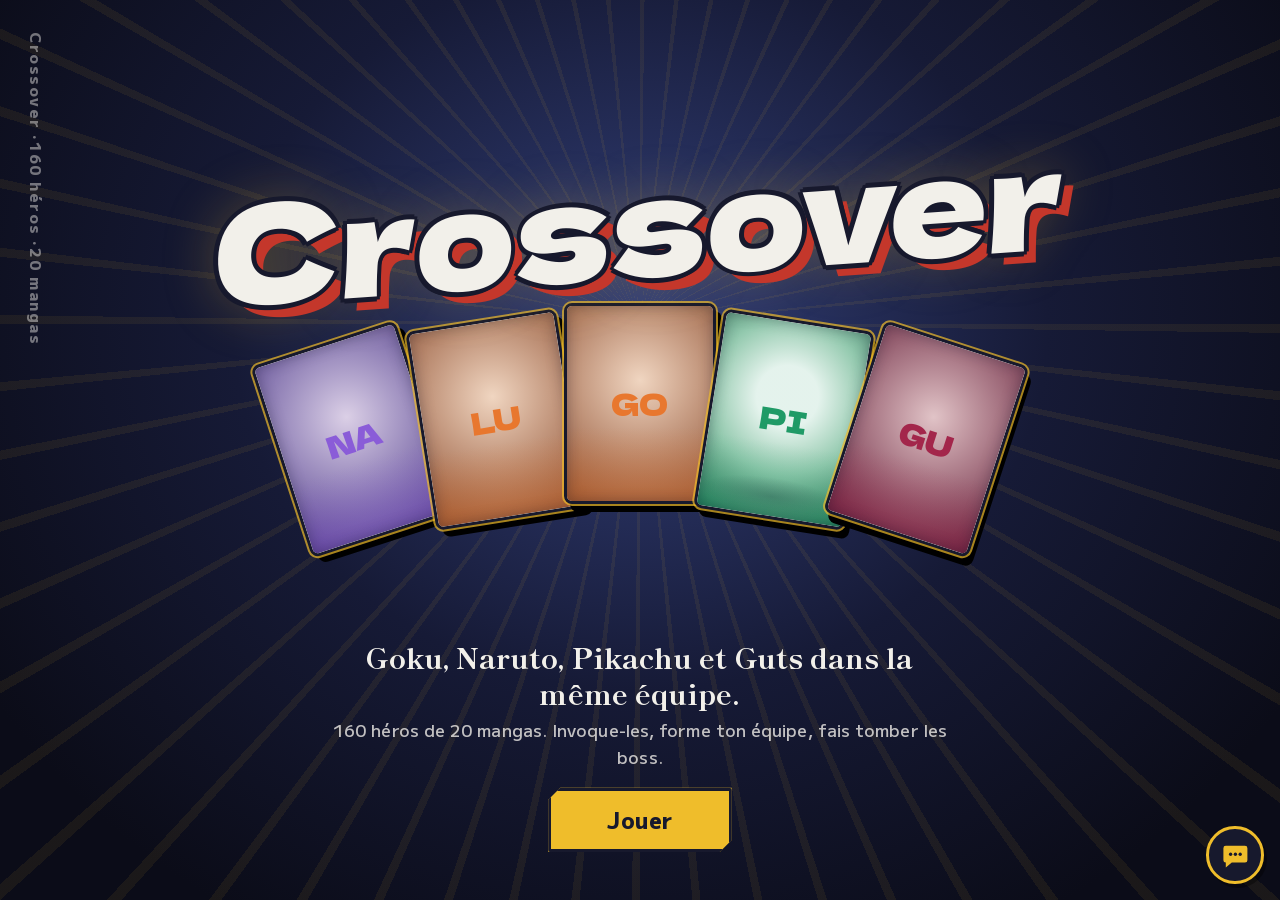
==== index.html @ 0f17ed0e "Design : en-tête commun en encre sur tous les écrans, onglets unifiés, accueil et premier booster en" ====
<!DOCTYPE html>
<html lang="fr">
<head>
  <meta charset="UTF-8">
  <meta name="viewport" content="width=device-width, initial-scale=1">
  <title>Crossover</title>

  <!-- Polices (Google Fonts) -->
  <link rel="preconnect" href="https://fonts.googleapis.com">
  <link rel="preconnect" href="https://fonts.gstatic.com" crossorigin>
  <link rel="stylesheet" href="https://fonts.googleapis.com/css2?family=Dela+Gothic+One&family=M+PLUS+2:wght@400;500;700;800&family=Shippori+Mincho+B1:wght@700;800&display=swap">

  <!-- Styles du jeu -->
  <link rel="stylesheet" href="css/base.css">
  <link rel="stylesheet" href="css/cartes.css">
  <link rel="stylesheet" href="css/ecrans.css">
  <link rel="stylesheet" href="css/combat.css">
  <link rel="stylesheet" href="css/tirages.css">
  <link rel="stylesheet" href="css/qg.css">
  <link rel="stylesheet" href="css/equipement.css">
  <link rel="stylesheet" href="css/premium.css">
  <link rel="stylesheet" href="css/series.css">
  <link rel="stylesheet" href="css/cadres.css">
  <link rel="stylesheet" href="css/social.css">
  <link rel="stylesheet" href="css/synergies.css">
  <link rel="stylesheet" href="css/hotel.css">
  <link rel="stylesheet" href="css/tutoriel.css">
  <link rel="stylesheet" href="css/finition.css">
  <link rel="stylesheet" href="css/autel.css">
  <link rel="stylesheet" href="css/arene.css">
  <link rel="stylesheet" href="css/hub.css">
  <link rel="stylesheet" href="css/refonte.css">
</head>
<body>
  <div id="app">
    <!-- Ce message n'apparait que si le JavaScript n'a pas demarre -->
    <p class="demarrage-rate">
      Le jeu n'a pas démarré. Dans VS Code, fais un clic droit sur index.html,
      puis choisis « Open with Live Server ».
    </p>
  </div>

  <script type="module" src="js/main.js"></script>
</body>
</html>
---- css/base.css ----
/* ==========================================================
   BASE : couleurs, polices et elements communs a tout le jeu
   Direction : une page couleur de manga (papier blanc,
   encre indigo, trames roses, bandeau jaune).
   ========================================================== */

:root {
  /* Couleurs */
  --fond: #e2dfd7;          /* fond des pages : papier journal gris, doux pour les yeux */
  --papier: #f2f0ea;        /* cases, cartes et panneaux : papier plus clair */
  --encre: #17192d;         /* texte et traits : encre indigo profonde */
  --encre-douce: #5d5f72;   /* texte secondaire */
  --obi: #efbd2b;           /* or du bandeau (obi) : recompenses et selection */
  --sceau: #c4372b;         /* rouge des sceaux japonais : tampons et alertes */
  --rose: #e2b8ae;          /* teinte douce derivee du sceau */
  --ciel: #b8c4d6;          /* gris-bleu acier, pour les jauges d'energie */
  --vert: #2fa866;          /* confirmation */

  /* La trame : un seul motif de points pour tout le jeu */
  --trame: radial-gradient(circle, color-mix(in srgb, var(--encre) 16%, transparent) 0 1.5px, transparent 1.9px) 0 0 / 9px 9px;

  /* Polices */
  --police-titre: "Dela Gothic One", system-ui, sans-serif;           /* logo, onomatopees, chiffres */
  --police-mincho: "Shippori Mincho B1", "Yu Mincho", Georgia, serif;  /* titres, comme dans un tome */
  --police-texte: "M PLUS 2", system-ui, -apple-system, "Segoe UI", sans-serif;
}

*,
*::before,
*::after {
  box-sizing: border-box;
}

html,
body {
  margin: 0;
  min-height: 100%;
}

body {
  background: var(--fond);
  color: var(--encre);
  font-family: var(--police-texte);
  font-size: 1.0625rem;
  line-height: 1.55;
  -webkit-font-smoothing: antialiased;
}

h1,
h2,
p {
  margin: 0;
}

button {
  font: inherit;
  color: inherit;
}

:focus-visible {
  outline: 3px solid var(--encre);
  outline-offset: 4px;
}

/* ---------- Boutons ---------- */

.bouton {
  font-family: var(--police-texte);
  font-weight: 800;
  font-size: 1.375rem;
  padding: 0.55em 2.2em 0.6em;
  border: 3px solid var(--encre);
  border-radius: 999px;
  cursor: pointer;
  transition: transform 80ms ease-out, box-shadow 80ms ease-out;
}

.bouton--principal {
  background: var(--encre);
  color: var(--papier);
  box-shadow: 4px 4px 0 var(--papier);
}

.bouton--principal:hover {
  transform: translate(-2px, -2px);
  box-shadow: 6px 6px 0 var(--papier);
}

.bouton--principal:active {
  transform: translate(3px, 3px);
  box-shadow: 1px 1px 0 var(--papier);
}

/* ---------- Texte lu seulement par les lecteurs d'ecran ---------- */

.visuellement-cache {
  position: absolute;
  width: 1px;
  height: 1px;
  overflow: hidden;
  clip-path: inset(50%);
  white-space: nowrap;
}

/* ---------- Message si le jeu ne demarre pas ---------- */

.demarrage-rate {
  max-width: 34rem;
  margin: 20vh auto 0;
  padding: 0 1.5rem;
}

/* ---------- Respect du reglage "reduire les animations" ---------- */

@media (prefers-reduced-motion: reduce) {
  *,
  *::before,
  *::after {
    animation-duration: 0.01ms !important;
    animation-iteration-count: 1 !important;
    transition-duration: 0.01ms !important;
  }
}

/* ---------- Choix segmente (plusieurs options, une seule active) ---------- */

.choix-segmente {
  display: flex;
  flex-wrap: wrap;
  justify-content: center;
  gap: 0.4rem;
}

.choix-segmente__option {
  padding: 0.35rem 0.85rem;
  font-weight: 700;
  font-size: 0.9rem;
  background: var(--papier);
  border: 2px solid var(--encre);
  border-radius: 999px;
  cursor: pointer;
}

.choix-segmente__option[aria-checked="true"] {
  background: var(--obi);
  box-shadow: 3px 3px 0 var(--encre);
}

/* ---------- Interrupteur (case a cocher stylisee) ---------- */

.interrupteur {
  display: inline-flex;
  align-items: center;
  gap: 0.6rem;
  font-weight: 700;
  cursor: pointer;
}

.interrupteur input {
  appearance: none;
  position: relative;
  width: 2.6rem;
  height: 1.4rem;
  margin: 0;
  background: #d9d9e3;
  border: 2px solid var(--encre);
  border-radius: 999px;
  cursor: pointer;
  transition: background 150ms;
}

.interrupteur input::after {
  content: "";
  position: absolute;
  top: 1px;
  left: 1px;
  width: 1rem;
  height: 1rem;
  background: var(--papier);
  border: 2px solid var(--encre);
  border-radius: 50%;
  transition: translate 150ms;
}

.interrupteur input:checked {
  background: var(--vert);
}

.interrupteur input:checked::after {
  translate: 1.15rem 0;
}
---- css/cartes.css ----
/* ==========================================================
   CARTES ET PORTRAITS
   Le meme cadre pour tous les persos.
   ========================================================== */

/* Le portrait : initiales en fond, image par-dessus */
.portrait {
  position: relative;
  display: grid;
  place-items: center;
  aspect-ratio: 3 / 4;
  overflow: hidden;
  background-color: color-mix(in srgb, var(--aff) 13%, var(--papier));
}

.portrait__initiales {
  font-family: var(--police-titre);
  font-size: 1.9rem;
  color: var(--aff);
}

.portrait img {
  position: absolute;
  inset: 0;
  width: 100%;
  height: 100%;
  object-fit: cover;
  object-position: var(--cadrage, 50% 18%);
  filter: saturate(0.92) contrast(1.04);
}

/* Les Pokemon sont dessines en entier sur fond transparent */
.portrait--pokemon img {
  object-fit: contain;
  object-position: center;
  padding: 6%;
  filter: none;
}

/* ---------- Carte dans la grille ---------- */

.carte {
  position: relative;
  display: grid;
  padding: 0;
  text-align: left;
  background: var(--papier);
  border: 3px solid var(--encre);
  border-radius: 12px;
  overflow: hidden;
  cursor: pointer;
  transition: transform 90ms ease-out, box-shadow 90ms ease-out;
}

.carte .portrait {
  border-bottom: 4px solid var(--aff);
}

.carte:hover {
  transform: translate(-2px, -2px);
  box-shadow: 4px 4px 0 var(--encre);
}

.carte:focus-visible {
  outline-offset: 3px;
}

.carte__role {
  position: absolute;
  top: 0.4rem;
  left: 0.4rem;
  z-index: 1;
  display: grid;
  place-items: center;
  width: 1.9rem;
  height: 1.9rem;
  border-radius: 50%;
  background: var(--papier);
  border: 2px solid var(--encre);
  color: var(--encre);
}

.icone-role {
  width: 1.1rem;
  height: 1.1rem;
  flex-shrink: 0;
}

.carte__infos {
  display: grid;
  padding: 0.35rem 0.55rem 0.5rem;
  line-height: 1.25;
}

.carte__nom {
  font-weight: 800;
  font-size: 0.95rem;
}

.carte__meta {
  font-size: 0.8rem;
  color: var(--encre-douce);
}

/* Perso deja dans l'equipe */
.carte--prise .portrait {
  opacity: 0.45;
}

.carte__bandeau {
  position: absolute;
  left: 0;
  right: 0;
  top: 42%;
  padding: 0.2rem 0;
  text-align: center;
  font-weight: 800;
  font-size: 0.8rem;
  background: var(--obi);
  border-block: 2px solid var(--encre);
}

/* ---------- Rarete : l'obi du tome ---------- */

.carte__visuel {
  position: relative;
  display: block;
}

.obi-rarete {
  position: absolute;
  left: 0;
  right: 0;
  bottom: 0;
  padding: 0.1rem 0.4rem;
  font-weight: 800;
  font-size: 0.68rem;
  line-height: 1.3;
  text-align: center;
  color: var(--encre);
  border-top: 2px solid var(--encre);
  background: var(--couleur-rarete);
}

.obi-rarete--commun     { --couleur-rarete: #cdcbc3; }
.obi-rarete--peu_commun { --couleur-rarete: #a8cdb1; }
.obi-rarete--rare       { --couleur-rarete: #a7c2e2; }
.obi-rarete--epique     { --couleur-rarete: #c4b2e6; }
.obi-rarete--legendaire {
  --couleur-rarete: linear-gradient(100deg, #e9b526 0%, #f8e6a6 45%, #e9b526 60%, #d29b12 100%);
}

/* La carte garde la couleur de l'affinite sur le badge du role */
.carte__role {
  background: color-mix(in srgb, var(--aff) 30%, var(--papier));
}

.carte .portrait {
  border-bottom: 0;
}

.carte__ligne {
  display: flex;
  flex-wrap: wrap;
  align-items: center;
  justify-content: space-between;
  gap: 0.1rem 0.3rem;
}

.carte__ligne .carte__meta {
  white-space: nowrap;
}

/* Etoiles */
.etoiles {
  display: inline-flex;
  gap: 1px;
}

.etoile {
  width: 0.72rem;
  height: 0.72rem;
  fill: #d9d9e3;
  stroke: var(--encre);
  stroke-width: 1.6;
  stroke-linejoin: round;
}

.etoile--pleine {
  fill: var(--obi);
}

/* Portrait de la Rature (dessin original en SVG) */
.portrait--rature svg {
  position: absolute;
  inset: 0;
  width: 100%;
  height: 100%;
}
---- css/ecrans.css ----
/* ==========================================================
   ECRANS : la mise en page de chaque ecran du jeu
   ========================================================== */

/* ---------- Accueil : la couverture d'un tome ---------- */

.accueil {
  position: relative;
  min-height: 88vh;
  display: grid;
  grid-template-rows: 1fr auto;
  overflow: hidden;
  isolation: isolate;
}

/* Trames de points, comme sur une page couleur imprimee */
.accueil__trame {
  position: absolute;
  inset: 0;
  z-index: -1;
  background-size: 12px 12px;
}

.accueil__trame--rose {
  background-image: radial-gradient(circle, var(--rose) 0 2.4px, transparent 2.8px);
  -webkit-mask-image: radial-gradient(ellipse at 92% 8%, #000 0 10%, transparent 55%);
  mask-image: radial-gradient(ellipse at 92% 8%, #000 0 10%, transparent 55%);
}

.accueil__trame--ciel {
  background-image: radial-gradient(circle, var(--ciel) 0 2px, transparent 2.4px);
  background-size: 10px 10px;
  -webkit-mask-image: radial-gradient(ellipse at 6% 92%, #000 0 8%, transparent 45%);
  mask-image: radial-gradient(ellipse at 6% 92%, #000 0 8%, transparent 45%);
}

/* Texte vertical sur le cote, comme la tranche d'un livre */
.accueil__tranche {
  position: absolute;
  top: 2rem;
  left: 1.5rem;
  writing-mode: vertical-rl;
  font-weight: 800;
  font-size: 0.95rem;
  letter-spacing: 0.1em;
  color: var(--encre-douce);
}

.accueil__couverture {
  position: relative;
  display: flex;
  flex-direction: column;
  align-items: center;
  justify-content: center;
  gap: 0.5rem;
  padding: 2.5rem 1rem 2.5rem;
}

/* Illustration de couverture : les persos en eventail derriere le logo */
.vitrine {
  order: 1;
  display: flex;
  align-items: flex-start;
  justify-content: center;
  padding-top: 0.5rem;
  pointer-events: none;
}

.vitrine__carte {
  width: min(9.5rem, 16vw);
  margin: 0 calc(min(9.5rem, 16vw) * -0.1);
  overflow: hidden;
  background: var(--papier);
  border: 3px solid var(--encre);
  border-radius: 10px;
  box-shadow: 5px 5px 0 var(--encre);
  transform-origin: 50% 120%;
  rotate: var(--angle);
  translate: 0 var(--bas, 0);
  animation: vitrine-arrivee 600ms cubic-bezier(0.2, 0.8, 0.3, 1.2) both;
  animation-delay: calc(200ms + var(--i) * 70ms);
}

.vitrine__carte .portrait {
  aspect-ratio: 3 / 4;
}

@keyframes vitrine-arrivee {
  from { opacity: 0; transform: translateY(40px); }
  to   { opacity: 1; transform: none; }
}

.accueil__impact {
  position: relative;
  z-index: 1;
}

/* Le logo : contour d'encre et ombre rose decalee */
.accueil__impact {
  animation: logo-impact 520ms cubic-bezier(0.2, 0.9, 0.3, 1.3) 120ms both;
}

.accueil__titre {
  font-family: var(--police-titre);
  font-weight: 400;
  font-size: clamp(3rem, 13vw, 8.5rem);
  line-height: 1;
  color: var(--papier);
  transform: rotate(-4deg) skewX(-6deg);
  text-shadow:
    0.035em 0 0 var(--encre),
    -0.035em 0 0 var(--encre),
    0 0.035em 0 var(--encre),
    0 -0.035em 0 var(--encre),
    0.025em 0.025em 0 var(--encre),
    -0.025em 0.025em 0 var(--encre),
    0.025em -0.025em 0 var(--encre),
    -0.025em -0.025em 0 var(--encre),
    0.09em 0.09em 0 var(--rose);
}

/* Le bandeau jaune (obi) qui entoure les tomes au Japon */
.obi {
  display: flex;
  flex-wrap: wrap;
  align-items: center;
  justify-content: center;
  gap: 1.25rem 3rem;
  padding: 1.5rem;
  background: var(--obi);
  border-block: 3px solid var(--encre);
  animation: obi-entree 600ms cubic-bezier(0.2, 0.8, 0.2, 1) 350ms both;
}

.obi__texte {
  max-width: 32ch;
}

.obi__accroche {
  font-weight: 800;
  font-size: clamp(1.2rem, 2.4vw, 1.6rem);
  line-height: 1.25;
}

.obi__detail {
  font-weight: 700;
  margin-top: 0.25rem;
}

.obi__action {
  display: grid;
  justify-items: center;
  gap: 0.5rem;
}

.obi__message {
  min-height: 1.5em;
  font-weight: 700;
  font-size: 0.95rem;
}

@keyframes logo-impact {
  0%   { opacity: 0; transform: scale(1.3); }
  60%  { opacity: 1; transform: scale(0.97); }
  100% { opacity: 1; transform: scale(1); }
}

@keyframes obi-entree {
  from { transform: translateX(-100%); }
  to   { transform: translateX(0); }
}

/* ---------- Encadre des outils de test ---------- */

.outils {
  max-width: 56rem;
  margin: 3rem auto 2rem;
  padding: 1.5rem;
  border: 3px solid var(--encre);
  border-radius: 18px;
  display: flex;
  flex-wrap: wrap;
  align-items: center;
  justify-content: space-between;
  gap: 1rem 2rem;
}

.outils h2 {
  font-weight: 800;
  font-size: 1.375rem;
  line-height: 1.3;
}

.outils p {
  color: var(--encre-douce);
  max-width: 40ch;
}

.bouton--secondaire {
  display: inline-block;
  font-size: 1.125rem;
  padding: 0.5em 1.5em 0.55em;
  background: var(--obi);
  color: var(--encre);
  text-decoration: none;
  box-shadow: 4px 4px 0 var(--encre);
}

.bouton--secondaire:hover {
  transform: translate(-2px, -2px);
  box-shadow: 6px 6px 0 var(--encre);
}

.bouton--secondaire:active {
  transform: translate(3px, 3px);
  box-shadow: 1px 1px 0 var(--encre);
}

/* ---------- Ligne de statut ---------- */

.statut {
  padding: 0 1.5rem 2.5rem;
  font-weight: 700;
  font-size: 0.95rem;
  color: var(--encre-douce);
  text-align: center;
}

.statut__voyant {
  display: inline-block;
  width: 0.7em;
  height: 0.7em;
  margin-right: 0.5em;
  vertical-align: 0.05em;
  border-radius: 50%;
  background: var(--vert);
}

/* ---------- Mobile ---------- */

@media (max-width: 40rem) {
  .accueil__tranche {
    display: none;
  }

  .obi {
    text-align: center;
  }

  .outils {
    margin-inline: 1rem;
  }
}

/* ==========================================================
   ECRAN D'EQUIPE
   ========================================================== */

.equipe {
  max-width: 72rem;
  margin: 0 auto;
  padding: 1.5rem 1.25rem 4rem;
  display: grid;
  gap: 1.75rem;
}

.equipe > * {
  min-width: 0;
}

.equipe h2 {
  font-weight: 800;
  font-size: 1.25rem;
}

.equipe__entete {
  display: grid;
  gap: 0.25rem;
}

.lien-retour,
.bouton-texte {
  justify-self: start;
  padding: 0;
  background: none;
  border: 0;
  font-weight: 700;
  text-decoration: underline;
  text-underline-offset: 3px;
  cursor: pointer;
}

.equipe__titre {
  font-family: var(--police-titre);
  font-weight: 400;
  font-size: clamp(2rem, 6vw, 3rem);
  line-height: 1.1;
  text-shadow: 0.06em 0.06em 0 var(--rose);
}

.equipe__chargement {
  min-height: 1.5em;
  color: var(--encre-douce);
  font-weight: 700;
  font-size: 0.95rem;
}

/* ---------- Formation et detail ---------- */

.equipe__haut {
  display: grid;
  grid-template-columns: minmax(0, 1.4fr) minmax(0, 1fr);
  gap: 1.5rem;
  align-items: start;
}

.formation,
.detail,
.adversaire {
  background: var(--papier);
  border: 3px solid var(--encre);
  border-radius: 18px;
  padding: 1.25rem;
}

.formation__titre-ligne {
  display: flex;
  flex-wrap: wrap;
  align-items: baseline;
  justify-content: space-between;
  gap: 0.5rem 1rem;
  margin-bottom: 1rem;
}

.formation__outils {
  display: flex;
  gap: 1.25rem;
}

.ligne {
  display: grid;
  grid-template-columns: 6.5rem 1fr;
  align-items: center;
  gap: 1rem;
  padding: 0.75rem 0;
}

.ligne + .ligne {
  border-top: 2px dashed #c9cad6;
}

.ligne__nom {
  font-weight: 800;
  color: var(--encre-douce);
}

.ligne__places {
  display: grid;
  grid-template-columns: repeat(3, minmax(0, 7.5rem));
  gap: 0.75rem;
}

.place {
  position: relative;
  display: grid;
  padding: 0;
  background: var(--papier);
  border: 3px solid var(--encre);
  border-radius: 12px;
  overflow: hidden;
  cursor: pointer;
  text-align: left;
}

.place .portrait {
  border-bottom: 4px solid var(--aff);
}

.place--vide {
  aspect-ratio: 3 / 4.4;
  place-items: center;
  border-style: dashed;
  border-color: var(--encre-douce);
  color: var(--encre-douce);
}

.place--choisie {
  outline: 4px solid var(--obi);
  outline-offset: 2px;
  box-shadow: 4px 4px 0 var(--encre);
}

.place__infos {
  display: grid;
  padding: 0.3rem 0.5rem 0.45rem;
  line-height: 1.25;
}

.place__perso {
  font-weight: 800;
  font-size: 0.9rem;
}

.place__nom {
  font-size: 0.78rem;
  font-weight: 700;
  color: var(--encre-douce);
}

/* « Visé par 3 » : combien d'ennemis frappent cette place au debut du prochain combat */
.place__vise {
  display: inline-block;
  margin-top: 0.15rem;
  padding: 0 0.35rem;
  border-radius: 999px;
  font-size: 0.72rem;
  font-weight: 700;
  color: var(--encre);
  background: color-mix(in srgb, var(--obi) 35%, transparent);
}

.place__vise--danger {
  color: var(--papier, #fff);
  background: var(--sceau);
}

.formation__message {
  min-height: 1.5em;
  font-weight: 700;
  margin-top: 0.5rem;
}

.formation__bonus {
  color: var(--encre-douce);
}

.formation__bonus strong {
  color: var(--encre);
}

/* Detail du perso */

.detail__haut {
  display: grid;
  grid-template-columns: 6.5rem 1fr;
  gap: 1rem;
  align-items: start;
}

.detail__haut .portrait {
  border: 3px solid var(--encre);
  border-radius: 12px;
}

.detail__serie {
  font-weight: 700;
  font-size: 0.9rem;
  color: var(--encre-douce);
}

.detail .detail__nom {
  font-family: var(--police-titre);
  font-weight: 400;
  font-size: 1.7rem;
  line-height: 1.15;
}

.detail__role,
.detail__affinite {
  display: flex;
  align-items: center;
  gap: 0.4rem;
  font-weight: 700;
}

.pastille {
  width: 0.8rem;
  height: 0.8rem;
  border-radius: 50%;
  background: var(--aff);
  border: 2px solid var(--encre);
}

.detail__aide {
  font-size: 0.88rem;
  color: var(--encre-douce);
  margin-top: 0.2rem;
}

.detail__stats {
  display: grid;
  grid-template-columns: repeat(4, 1fr);
  gap: 0.5rem;
  margin: 1rem 0;
  padding: 0.6rem 0;
  border-block: 2px solid var(--encre);
  text-align: center;
}

.detail__stats dt {
  font-size: 0.8rem;
  font-weight: 700;
  color: var(--encre-douce);
}

.detail__stats dd {
  margin: 0;
  font-weight: 800;
  font-size: 1.15rem;
  font-variant-numeric: tabular-nums;
}

.detail__competence {
  padding: 0.6rem 0.8rem;
  border-radius: 10px;
  margin-top: 0.6rem;
  background: color-mix(in srgb, var(--ciel) 22%, var(--papier));
}

.detail__competence--ultime {
  background: color-mix(in srgb, var(--obi) 35%, var(--papier));
}

.detail__type {
  font-size: 0.8rem;
  font-weight: 800;
  color: var(--encre-douce);
}

.detail__titre-comp {
  font-weight: 800;
}

/* ---------- Grille de selection ---------- */

.selection__entete {
  display: flex;
  flex-wrap: wrap;
  align-items: center;
  justify-content: space-between;
  gap: 0.75rem 1.5rem;
  margin-bottom: 1rem;
}

.filtres {
  display: flex;
  flex-wrap: wrap;
  gap: 0.5rem;
}

.filtre {
  display: inline-flex;
  align-items: center;
  gap: 0.35rem;
  padding: 0.3rem 0.8rem;
  font-weight: 700;
  font-size: 0.92rem;
  background: var(--papier);
  border: 2px solid var(--encre);
  border-radius: 999px;
  cursor: pointer;
}

.filtre[aria-pressed="true"] {
  background: var(--encre);
  color: var(--papier);
}

.grille {
  display: grid;
  grid-template-columns: repeat(auto-fill, minmax(7.5rem, 1fr));
  gap: 0.9rem;
}

/* ---------- Adversaire ---------- */

.paliers {
  display: grid;
  grid-template-columns: repeat(auto-fit, minmax(12rem, 1fr));
  gap: 0.75rem;
  margin: 1rem 0 1.25rem;
}

.palier {
  display: grid;
  gap: 0.15rem;
  padding: 0.75rem 0.9rem;
  text-align: left;
  background: var(--papier);
  border: 2px solid var(--encre);
  border-radius: 12px;
  cursor: pointer;
}

.palier[aria-checked="true"] {
  background: var(--obi);
  box-shadow: 4px 4px 0 var(--encre);
}

.palier__numero {
  font-size: 0.8rem;
  font-weight: 800;
  color: var(--encre-douce);
}

.palier[aria-checked="true"] .palier__numero {
  color: var(--encre);
}

.palier__nom {
  font-weight: 800;
}

.palier__equipe {
  font-size: 0.85rem;
  line-height: 1.35;
}

.adversaire__action {
  display: flex;
  justify-content: flex-end;
}

.bouton:disabled {
  opacity: 0.4;
  cursor: not-allowed;
  transform: none;
}

/* ---------- Resultat du combat ---------- */

.voile {
  position: fixed;
  inset: 0;
  z-index: 10;
  display: grid;
  place-items: center;
  padding: 1rem;
  background: rgba(26, 28, 51, 0.55);
}

.resultat {
  width: min(28rem, 100%);
  max-height: 100%;
  overflow-y: auto;
  padding: 1.5rem;
  background: var(--papier);
  border: 3px solid var(--encre);
  border-radius: 18px;
  box-shadow: 6px 6px 0 var(--encre);
}

.resultat .resultat__titre {
  font-family: var(--police-titre);
  font-weight: 400;
  font-size: 2.6rem;
  line-height: 1.1;
}

.resultat__titre--victoire {
  text-shadow: 0.06em 0.06em 0 var(--obi);
}

.resultat__titre--defaite {
  text-shadow: 0.06em 0.06em 0 var(--rose);
}

.resultat__detail {
  color: var(--encre-douce);
  margin: 0.4rem 0 1rem;
}

.resultat__liste {
  list-style: none;
  margin: 0;
  padding: 0;
}

.resultat__liste li {
  display: flex;
  justify-content: space-between;
  padding: 0.35rem 0;
  border-bottom: 1px solid #d9d9e3;
  font-weight: 700;
}

.resultat__liste li.ko {
  color: var(--encre-douce);
}

.resultat__note {
  font-size: 0.9rem;
  color: var(--encre-douce);
  margin: 1rem 0 1.25rem;
}

.resultat__actions {
  display: flex;
  flex-wrap: wrap;
  gap: 0.75rem;
}

.bouton--clair {
  background: var(--papier);
  color: var(--encre);
  box-shadow: 4px 4px 0 var(--encre);
}

/* ---------- Ecran d'equipe sur mobile ---------- */

@media (max-width: 52rem) {
  .equipe__haut {
    grid-template-columns: 1fr;
  }
}

@media (max-width: 34rem) {
  .ligne {
    grid-template-columns: 1fr;
    gap: 0.5rem;
  }

  .ligne__places {
    grid-template-columns: repeat(3, minmax(0, 1fr));
  }

  .grille {
    grid-template-columns: repeat(auto-fill, minmax(6.2rem, 1fr));
    gap: 0.6rem;
  }

  .adversaire__action .bouton {
    width: 100%;
  }
}

/* ==========================================================
   CHOIX DU PREMIER HEROS
   ========================================================== */

.debut {
  max-width: 68rem;
  margin: 0 auto;
  padding: 1.5rem 1.25rem 4rem;
  display: grid;
  gap: 1rem;
}

.debut__titre {
  font-family: var(--police-titre);
  font-weight: 400;
  font-size: clamp(2rem, 6vw, 3.2rem);
  line-height: 1.1;
  text-shadow: 0.06em 0.06em 0 var(--rose);
}

.debut__intro {
  color: var(--encre-douce);
  font-size: 1.1rem;
}

.heros {
  display: grid;
  grid-template-columns: repeat(auto-fit, minmax(17rem, 1fr));
  gap: 1.25rem;
  margin-top: 1rem;
}

.heros__carte {
  display: grid;
  grid-template-rows: auto 1fr;
  overflow: hidden;
  background: var(--papier);
  border: 3px solid var(--encre);
  border-radius: 18px;
  box-shadow: 6px 6px 0 var(--encre);
}

.heros__visuel {
  position: relative;
}

.heros__visuel .portrait {
  aspect-ratio: 1;
}

.heros__visuel .obi-rarete {
  font-size: 0.85rem;
  padding: 0.2rem;
}

.heros__corps {
  display: grid;
  align-content: start;
  gap: 0.45rem;
  padding: 1rem 1.25rem 1.25rem;
}

.heros__serie {
  font-weight: 700;
  font-size: 0.9rem;
  color: var(--encre-douce);
}

.heros__nom {
  font-family: var(--police-titre);
  font-weight: 400;
  font-size: 1.9rem;
  line-height: 1.1;
}

.heros__role {
  display: flex;
  align-items: center;
  gap: 0.4rem;
  font-weight: 700;
}

.heros__comp {
  font-size: 0.95rem;
}

.heros__bouton {
  justify-self: start;
  margin-top: 0.5rem;
  font-size: 1.15rem;
  box-shadow: 4px 4px 0 var(--obi);
}

.compagnons {
  margin-top: 1.5rem;
}

.compagnons h2 {
  font-weight: 800;
  font-size: 1.2rem;
  margin-bottom: 0.75rem;
}

.compagnons__liste {
  display: flex;
  flex-wrap: wrap;
  gap: 1rem;
  margin: 0;
  padding: 0;
  list-style: none;
}

.compagnon {
  display: flex;
  align-items: center;
  gap: 0.6rem;
  line-height: 1.3;
}

.compagnon .portrait {
  width: 3.4rem;
  border: 2px solid var(--encre);
  border-radius: 8px;
}

.compagnons__cadeau {
  margin-top: 1rem;
  font-weight: 700;
}

/* ==========================================================
   EQUIPE : ajouts de la V0.2
   ========================================================== */

.equipe__titre-ligne {
  display: flex;
  flex-wrap: wrap;
  align-items: center;
  justify-content: space-between;
  gap: 0.5rem 1.5rem;
}

.compteur-encre {
  display: inline-flex;
  align-items: center;
  gap: 0.5rem;
  padding: 0.35rem 1rem 0.35rem 0.7rem;
  font-weight: 800;
  background: var(--papier);
  border: 2px solid var(--encre);
  border-radius: 999px;
  box-shadow: 3px 3px 0 var(--encre);
}

/* Une goutte d'encre dessinee en CSS */
.compteur-encre__goutte {
  width: 0.8rem;
  height: 0.8rem;
  background: var(--encre);
  border-radius: 0 50% 50% 50%;
  rotate: 45deg;
}

.selection__compte {
  font-weight: 700;
  font-size: 0.95rem;
  color: var(--encre-douce);
  margin-left: 0.4rem;
}

.selection__aide,
.grille__vide {
  margin-top: 0.9rem;
  color: var(--encre-douce);
}

.detail__visuel {
  position: relative;
  border: 3px solid var(--encre);
  border-radius: 12px;
  overflow: hidden;
}

.detail__haut .detail__visuel .portrait {
  border: 0;
  border-radius: 0;
}

.detail__progression {
  display: grid;
  gap: 0.35rem;
  margin-top: 1rem;
}

.detail__niveau {
  display: flex;
  align-items: center;
  justify-content: space-between;
}

.detail__niveau .etoile {
  width: 1rem;
  height: 1rem;
}

.barre-xp {
  display: block;
  height: 0.6rem;
  overflow: hidden;
  background: #e4e4ec;
  border: 2px solid var(--encre);
  border-radius: 999px;
}

.barre-xp__rempli {
  display: block;
  height: 100%;
  background: var(--ciel);
  transform-origin: left;
  transform: scaleX(var(--xp, 0));
}

.detail__xp {
  font-size: 0.85rem;
  color: var(--encre-douce);
}

.palier--verrouille {
  opacity: 0.5;
  cursor: not-allowed;
  border-style: dashed;
}

.palier__battu {
  margin-left: 0.4rem;
  padding: 0 0.45rem;
  font-size: 0.7rem;
  background: var(--vert);
  color: var(--papier);
  border-radius: 999px;
}

.palier__recompense {
  margin-top: 0.2rem;
  font-size: 0.8rem;
  font-weight: 700;
  color: var(--encre-douce);
}

.palier[aria-checked="true"] .palier__recompense {
  color: var(--encre);
}

/* ==========================================================
   BARRE DE NAVIGATION
   ========================================================== */

.navigation {
  position: sticky;
  top: 0;
  z-index: 10;
  display: flex;
  align-items: center;
  gap: 1rem;
  padding: 0.6rem 1.25rem;
  background: var(--papier);
  border-bottom: 3px solid var(--encre);
}

.navigation__logo {
  padding: 0;
  font-family: var(--police-titre);
  font-size: 1.35rem;
  color: var(--papier);
  background: none;
  border: 0;
  cursor: pointer;
  text-shadow:
    0.05em 0 var(--encre), -0.05em 0 var(--encre), 0 0.05em var(--encre), 0 -0.05em var(--encre),
    0.04em 0.04em var(--encre), -0.04em -0.04em var(--encre), 0.08em 0.08em 0 var(--rose);
}

.navigation__onglets {
  display: flex;
  gap: 0.4rem;
  margin: 0 auto;
  overflow-x: auto;
  scrollbar-width: none;
}

.navigation__onglet {
  flex-shrink: 0;
  padding: 0.4rem 1rem;
  font-weight: 800;
  background: var(--papier);
  border: 2px solid transparent;
  border-radius: 999px;
  cursor: pointer;
}

.navigation__onglet:hover {
  border-color: var(--encre);
}

.navigation__onglet[aria-current="page"] {
  background: var(--obi);
  border-color: var(--encre);
  box-shadow: 3px 3px 0 var(--encre);
}

.navigation__encre {
  flex-shrink: 0;
  padding: 0.25rem 0.8rem 0.25rem 0.6rem;
  box-shadow: 2px 2px 0 var(--encre);
}

/* Sur telephone : les onglets passent en bas de l'ecran, a portee de pouce */
@media (max-width: 40rem) {
  .navigation {
    justify-content: space-between;
    padding: 0.5rem 0.9rem;
  }

  .navigation__onglets {
    position: fixed;
    left: 0;
    right: 0;
    bottom: 0;
    z-index: 10;
    display: grid;
    grid-template-columns: repeat(7, 1fr);
    gap: 0.1rem;
    margin: 0;
    padding: 0.45rem 0.45rem calc(0.45rem + env(safe-area-inset-bottom, 0px));
    background: var(--papier);
    border-top: 3px solid var(--encre);
  }

  .navigation__onglet {
    padding: 0.5rem 0.05rem;
    font-size: 0.72rem;
    border-radius: 10px;
  }

  .equipe,
  .tirages,
  .collection,
  .reglages-page,
  .qg {
    padding-bottom: 6rem;
  }
}

/* ==========================================================
   COLLECTION : l'etagere
   ========================================================== */

.collection {
  max-width: 72rem;
  margin: 0 auto;
  padding: 1.5rem 1.25rem 4rem;
  display: grid;
  gap: 1.5rem;
}

.collection__entete {
  grid-column: 1 / -1;
  display: flex;
  flex-wrap: wrap;
  align-items: end;
  justify-content: space-between;
  gap: 1rem 2rem;
}

.collection__progression {
  display: grid;
  gap: 0.35rem;
  min-width: min(18rem, 100%);
}

.etagere {
  display: grid;
  gap: 0.6rem;
}

.etagere__serie {
  font-weight: 800;
  font-size: 1.05rem;
}

/* Les tomes debout sur une planche */
.etagere__rang {
  position: relative;
  display: flex;
  flex-wrap: wrap;
  align-items: flex-end;
  gap: 1rem;
  padding: 0 0.75rem 1.1rem;
}

.etagere__rang::after {
  content: "";
  position: absolute;
  left: 0;
  right: 0;
  bottom: 0;
  height: 0.8rem;
  background: #e3bb85;
  border: 3px solid var(--encre);
  border-radius: 3px;
  box-shadow: 3px 3px 0 var(--encre);
}

.etagere__tome {
  display: grid;
  gap: 0.25rem;
  width: 7.5rem;
  padding: 0;
  font: inherit;
  color: inherit;
  text-align: center;
  background: none;
  border: 0;
  cursor: pointer;
}

.etagere__couverture {
  position: relative;
  display: block;
  aspect-ratio: 2 / 3;
  overflow: hidden;
  background:
    radial-gradient(circle, color-mix(in srgb, var(--encre) 18%, transparent) 0 1.4px, transparent 1.8px) 0 0 / 9px 9px,
    var(--papier);
  border: 3px solid var(--encre);
  border-left-width: 7px;
  border-radius: 3px 8px 8px 3px;
  box-shadow: 3px 3px 0 var(--encre);
  transition: transform 120ms ease-out;
}

button.etagere__tome:hover .etagere__couverture {
  transform: translateY(-5px) rotate(-1.5deg);
}

.etagere__couverture .portrait {
  position: absolute;
  inset: 0;
  aspect-ratio: auto;
  height: 100%;
}

.etagere__nom {
  font-weight: 800;
  font-size: 0.9rem;
}

.etagere__info {
  display: flex;
  justify-content: center;
  align-items: center;
  gap: 0.3rem;
  font-size: 0.78rem;
  color: var(--encre-douce);
}

/* Tome pas encore obtenu : ferme, avec juste son obi */
.etagere__tome--manquant {
  cursor: default;
}

.etagere__tome--manquant .etagere__nom {
  color: var(--encre-douce);
}

.etagere__tome--manquant .tome__logo {
  top: 38%;
  font-size: 2.6rem;
  rotate: 0deg;
}

.etagere .tome__obi--plein::before {
  transform: scaleX(1);
}

.tome__obi--plein span {
  position: relative;
  font-weight: 800;
  font-size: 0.72rem;
}

/* Fiche dans une fenetre */
.fiche {
  width: min(30rem, 100%);
}

.detail--fiche {
  padding: 0;
  border: 0;
}

@media (max-width: 30rem) {
  .collection {
    grid-template-columns: 1fr;
  }

  .etagere__rang {
    gap: 0.6rem;
    padding-inline: 0.4rem;
  }

  .etagere__tome {
    width: calc((100% - 1.2rem) / 3);
  }
}

/* ==========================================================
   REGLAGES
   ========================================================== */

.reglages-page {
  max-width: 46rem;
  margin: 0 auto;
  padding: 1.5rem 1.25rem 4rem;
  display: grid;
  gap: 1.5rem;
}

.carte-reglage {
  background: var(--papier);
  display: grid;
  gap: 1.1rem;
  padding: 1.25rem 1.5rem 1.5rem;
  border: 3px solid var(--encre);
  border-radius: 18px;
}

.carte-reglage h2 {
  font-weight: 800;
  font-size: 1.3rem;
}

.carte-reglage--danger h2 {
  color: #c8372d;
}

.reglage {
  display: grid;
  gap: 0.5rem;
}

.reglage__nom {
  font-weight: 800;
}

.reglage__aide {
  font-size: 0.92rem;
  color: var(--encre-douce);
}

.choix-segmente--gauche {
  justify-content: flex-start;
}

.reglage__boutons {
  display: flex;
  flex-wrap: wrap;
  gap: 0.75rem;
}

.reglage__boutons[hidden],
.zone-sauvegarde[hidden] {
  display: none;
}

.zone-sauvegarde {
  width: 100%;
  min-height: 5.5rem;
  padding: 0.6rem 0.75rem;
  font-family: ui-monospace, "Cascadia Mono", Consolas, monospace;
  font-size: 0.8rem;
  color: var(--encre);
  background: var(--papier);
  border: 2px solid var(--encre);
  border-radius: 10px;
  resize: vertical;
  word-break: break-all;
}

.bouton--petit-texte {
  font-size: 1rem;
  padding: 0.45em 1.3em 0.5em;
}

.bouton--danger {
  background: #c8372d;
  color: var(--papier);
}

.reglage__message {
  min-height: 1.5em;
  font-weight: 700;
  color: var(--vert);
}

.reglage__message--erreur {
  color: #c8372d;
}

/* ---------- Chances de victoire estimees ---------- */

.chances {
  justify-self: start;
  margin-top: 0.35rem;
  padding: 0.05rem 0.55rem;
  font-size: 0.75rem;
  font-weight: 800;
  border: 2px solid var(--encre);
  border-radius: 999px;
}

.chances--facile    { background: #b6e8c8; }
.chances--jouable   { background: var(--ciel); }
.chances--difficile { background: #ffd6a3; }
.chances--extreme   { background: var(--rose); }

/* Pastille "tirage possible" sur l'onglet Tirages */
.navigation__onglet {
  position: relative;
}

.pastille-tirage {
  position: absolute;
  top: -0.45rem;
  right: -0.35rem;
  padding: 0 0.35rem;
  font-size: 0.65rem;
  font-weight: 800;
  line-height: 1.4;
  color: var(--papier);
  background: #c8372d;
  border: 2px solid var(--encre);
  border-radius: 999px;
}

.pastille-tirage[hidden] {
  display: none;
}

/* ---------- Petites corrections de mise en page ---------- */

.formation__outils {
  flex-wrap: wrap;
  gap: 0.4rem 1rem;
}

.formation__outils .bouton-texte,
.etagere__info,
.carte__meta {
  white-space: nowrap;
}

.etagere__info {
  flex-wrap: wrap;
  row-gap: 0.1rem;
}

.palier__nom {
  line-height: 1.25;
}

/* ---------- Debut : le booster de depart ---------- */

.debut--booster {
  justify-items: center;
  text-align: center;
}

.debut__sachet {
  display: block;
  width: min(15rem, 64vw);
  margin: 0.5rem auto;
  padding: 0;
  font: inherit;
  color: inherit;
  background: none;
  border: 0;
  cursor: pointer;
  perspective: 900px;
}

.debut__sachet[hidden],
.debut__equipe[hidden],
.debut__suite[hidden] {
  display: none;
}

.debut__consigne {
  font-weight: 800;
  animation: consigne 1.6s ease-in-out infinite;
}

@keyframes consigne {
  50% { opacity: 0.45; }
}

.debut__equipe {
  display: grid;
  grid-template-columns: repeat(5, minmax(0, 9rem));
  justify-content: center;
  gap: 1rem;
  width: 100%;
  text-align: left;
}

.debut__carte {
  display: grid;
  gap: 0.35rem;
  animation: carte-sort 520ms cubic-bezier(0.2, 0.8, 0.2, 1) both;
  animation-delay: calc(var(--i) * 140ms);
}

.debut__carte .carte {
  cursor: default;
}

@keyframes carte-sort {
  from { opacity: 0; transform: translateY(60px) rotate(-6deg) scale(0.8); }
  to { opacity: 1; transform: none; }
}

.debut__role {
  margin: 0;
  font-size: 0.8rem;
  font-weight: 700;
  text-align: center;
  color: var(--encre-douce);
}

.debut__suite {
  display: grid;
  justify-items: center;
  gap: 0.75rem;
  max-width: 36rem;
}

@media (max-width: 640px) {
  .debut__equipe {
    grid-template-columns: repeat(3, minmax(0, 1fr));
    gap: 0.6rem;
  }
}

@media (prefers-reduced-motion: reduce) {
  .debut__carte,
  .debut__consigne {
    animation: none;
  }
}

/* Bouton d'aide et lexique des ressources */
.navigation__aide {
  flex-shrink: 0;
  width: 2rem;
  height: 2rem;
  font-weight: 800;
  background: var(--papier);
  border: 2px solid var(--encre);
  border-radius: 50%;
  cursor: pointer;
}

.voile--lexique {
  z-index: 40;
}

.lexique {
  width: min(36rem, 100%);
  max-height: calc(100vh - 2rem);
  overflow-y: auto;
  display: grid;
  gap: 1rem;
}

.lexique__liste {
  display: grid;
  gap: 0.7rem;
  margin: 0;
}

.lexique__ligne dt {
  display: flex;
  justify-content: space-between;
  gap: 1rem;
  font-weight: 800;
}

.lexique__ligne dd {
  margin: 0.2rem 0 0;
  font-size: 0.9rem;
  color: var(--encre-douce);
}
---- css/combat.css ----
/* ==========================================================
   ECRAN DE COMBAT
   ========================================================== */

.combat {
  position: relative;
  min-height: 100vh;
  display: grid;
  grid-template-rows: auto 1fr;
  overflow: hidden;
}

/* ---------- Barre du haut ---------- */

/* Taille des cartes : elle suit la hauteur ET la largeur de l'ecran,
   pour que 3 cartes empilees tiennent toujours dans la scene */
.combat {
  --taille: clamp(5.5rem, min(calc((100vh - 24rem) / 3.8), 9vw), 11rem);
}

.combat__barre {
  position: relative;
  z-index: 3;
  display: flex;
  flex-wrap: wrap;
  align-items: center;
  justify-content: space-between;
  gap: 0.5rem 1.5rem;
  padding: 0.7rem 1.25rem;
  background: var(--fond);
}

.combat__adversaire {
  font-size: 0.95rem;
  color: var(--encre-douce);
}

.combat__adversaire strong {
  color: var(--encre);
}

.commandes {
  display: flex;
  flex-wrap: wrap;
  gap: 0.5rem;
}

.commande {
  min-width: 3.2rem;
  padding: 0.35rem 0.9rem;
  font-weight: 800;
  background: var(--papier);
  border: 2px solid var(--encre);
  border-radius: 999px;
  cursor: pointer;
}

.commande[aria-pressed="true"] {
  background: var(--obi);
  box-shadow: 3px 3px 0 var(--encre);
}

/* ---------- La scene : une grande case de manga ---------- */

.scene {
  position: relative;
  isolation: isolate;
  display: grid;
  grid-template-rows: auto 1fr;
  margin: 0 1.25rem 1.25rem;
  overflow: hidden;
  background: var(--papier);
  border: 4px solid var(--encre);
  border-radius: 10px;
  box-shadow: 6px 6px 0 var(--encre);
}

.tableau-pv {
  position: relative;
  z-index: 1;
}

/* Le decor dessine, derriere tout le reste */
.decor {
  position: absolute;
  inset: 0;
  z-index: -1;
  pointer-events: none;
}

.decor svg {
  display: block;
  width: 100%;
  height: 100%;
}

/* Version "II" des paliers : une teinte de crepuscule */
.decor--crepuscule svg {
  filter: saturate(1.2) hue-rotate(-18deg) brightness(0.9);
}

/* Petits mouvements du decor */
.decor__nuages {
  animation: nuages 40s ease-in-out infinite alternate;
}

@keyframes nuages {
  from { transform: translateX(-30px); }
  to   { transform: translateX(40px); }
}

.decor__onde {
  transform-box: view-box;
  transform-origin: 800px 290px;
  animation: onde 30s linear infinite;
}

@keyframes onde {
  to { rotate: 360deg; }
}

.decor__flotte {
  animation: flotte 5s ease-in-out infinite alternate;
}

@keyframes flotte {
  from { transform: translateY(-8px); }
  to   { transform: translateY(8px); }
}

/* Jauges de PV des deux equipes et chrono, facon jeu de combat */
.tableau-pv {
  display: grid;
  grid-template-columns: 1fr auto 1fr;
  align-items: center;
  gap: 1.25rem;
  padding: 0.75rem 1.25rem;
  background: var(--papier);
  border-bottom: 3px solid var(--encre);
}

.tableau-pv__camp {
  display: grid;
  gap: 0.3rem;
  min-width: 0;
}

.tableau-pv__camp--b {
  text-align: right;
}

.tableau-pv__nom {
  overflow: hidden;
  font-weight: 800;
  white-space: nowrap;
  text-overflow: ellipsis;
}

.tableau-pv__camp--b .tableau-pv__nom {
  color: #b0305a;
}

.jauge-equipe {
  position: relative;
  display: block;
  height: 1.1rem;
  overflow: hidden;
  background: #e4e4ec;
  border: 3px solid var(--encre);
  border-radius: 4px;
  transform: skewX(-14deg);
}

.jauge-equipe__rempli {
  position: absolute;
  inset: 0;
  background: var(--vert);
  transform-origin: left;
  transform: scaleX(var(--pv, 1));
  transition: transform 250ms ease-out;
}

.tableau-pv__camp--b .jauge-equipe {
  transform: skewX(14deg);
}

.tableau-pv__camp--b .jauge-equipe__rempli {
  background: #e0567a;
  transform-origin: right;
}

.chrono {
  min-width: 3ch;
  font-family: var(--police-titre);
  font-size: 2.2rem;
  line-height: 1;
  text-align: center;
  font-variant-numeric: tabular-nums;
}

.chrono--urgent {
  color: #c8372d;
}

.chrono-bloc {
  display: grid;
  justify-items: center;
  gap: 0.1rem;
}

/* Rage d'encre : apres 60 s, le combat s'emballe */
.rage {
  margin: 0;
  padding: 0 0.4rem;
  font-family: var(--police-titre);
  font-size: 0.7rem;
  letter-spacing: 0.04em;
  color: var(--papier);
  background: var(--sceau);
  transform: rotate(-3deg);
}

/* ---------- Arene ---------- */

.arene {
  position: relative;
  isolation: isolate;
  display: flex;
  align-items: center;
  justify-content: center;
  gap: clamp(2rem, 7vw, 8rem);
  padding: 1.5rem 1.25rem 2rem;
}

.camp {
  display: flex;
  align-items: center;
  gap: clamp(1rem, 2vw, 2rem);
}

.camp--a {
  flex-direction: row;
}

.camp--b {
  flex-direction: row-reverse;
}

.rang {
  display: flex;
  flex-direction: column;
  gap: 0.9rem;
}

.arene__vs {
  display: grid;
  place-items: center;
  width: 6.5rem;
  height: 6.5rem;
  flex-shrink: 0;
  font-family: var(--police-titre);
  font-size: 2rem;
  background: var(--obi);
  clip-path: polygon(50.0% 0.0%, 57.0% 14.7%, 69.1% 3.8%, 70.0% 20.1%, 85.4% 14.6%, 79.9% 30.0%, 96.2% 30.9%, 85.3% 43.0%, 100.0% 50.0%, 85.3% 57.0%, 96.2% 69.1%, 79.9% 70.0%, 85.4% 85.4%, 70.0% 79.9%, 69.1% 96.2%, 57.0% 85.3%, 50.0% 100.0%, 43.0% 85.3%, 30.9% 96.2%, 30.0% 79.9%, 14.6% 85.4%, 20.1% 70.0%, 3.8% 69.1%, 14.7% 57.0%, 0.0% 50.0%, 14.7% 43.0%, 3.8% 30.9%, 20.1% 30.0%, 14.6% 14.6%, 30.0% 20.1%, 30.9% 3.8%, 43.0% 14.7%);
}

.arene__pause {
  position: absolute;
  inset: 0;
  z-index: 6;
  display: grid;
  place-content: center;
  justify-items: center;
  gap: 1rem;
  padding: 1rem;
  background: color-mix(in srgb, var(--papier) 80%, transparent);
}

.arene__pause-titre {
  font-family: var(--police-titre);
  font-size: 3rem;
  line-height: 1;
}

/* Reglages rapides, accessibles en pause */
.reglages-rapides {
  display: grid;
  gap: 0.6rem;
  justify-items: center;
  padding: 1rem 1.25rem;
  background: var(--papier);
  border: 3px solid var(--encre);
  border-radius: 14px;
  box-shadow: 4px 4px 0 var(--encre);
}

.reglages-rapides__titre {
  font-weight: 800;
}

.arene__pause[hidden] {
  display: none;
}

/* ---------- Un combattant ---------- */

.combattant {
  position: relative;
  display: grid;
  gap: 0.25rem;
  width: var(--taille);
  padding: 0;
  font: inherit;
  color: inherit;
  text-align: left;
  background: none;
  border: 0;
}

button.combattant {
  cursor: pointer;
}

.rang--arriere .combattant {
  width: calc(var(--taille) * 0.88);
}

.combattant__cadre {
  position: relative;
  display: block;
  overflow: hidden;
  border: 3px solid var(--encre);
  border-radius: 12px;
  background: var(--papier);
  box-shadow: 4px 4px 0 var(--encre);
}

.combattant .portrait {
  aspect-ratio: 3 / 4;
  border-bottom: 4px solid var(--aff);
}

/* Le corps respire doucement ; chaque perso a son propre rythme */
.combattant__corps {
  display: block;
  transform-origin: 50% 100%;
  animation: respire 2.8s ease-in-out infinite;
  animation-delay: var(--decalage, 0s);
}

@keyframes respire {
  0%, 100% { transform: translateY(0) scale(1); }
  50%      { transform: translateY(-3px) scale(1.015); }
}

/* Plaque sous le portrait : nom et jauges, lisible sur tous les decors */
.combattant__plaque {
  display: grid;
  gap: 0.2rem;
  margin-top: 0.2rem;
  padding: 0.25rem 0.4rem 0.35rem;
  background: var(--papier);
  border: 2px solid var(--encre);
  border-radius: 8px;
  box-shadow: 3px 3px 0 var(--encre);
}

.combattant__nom {
  font-weight: 800;
  font-size: 0.85rem;
  line-height: 1.15;
  white-space: nowrap;
  overflow: hidden;
  text-overflow: ellipsis;
}

.combattant--b .combattant__nom {
  color: #b0305a;
}

/* Jauges de PV et d'energie */
.jauge {
  position: relative;
  display: block;
  height: 0.6rem;
  overflow: hidden;
  background: #e4e4ec;
  border: 2px solid var(--encre);
  border-radius: 999px;
}

.jauge--energie {
  height: 0.45rem;
}

.jauge__trace,
.jauge__rempli {
  position: absolute;
  inset: 0;
  transform-origin: left;
}

.jauge--pv .jauge__trace {
  background: var(--rose);
  transform: scaleX(var(--pv, 1));
  transition: transform 500ms ease-in 200ms;
}

.jauge--pv .jauge__rempli {
  background: var(--vert);
  transform: scaleX(var(--pv, 1));
  transition: transform 120ms ease-out;
}

.combattant[data-etat-pv="moyen"] .jauge--pv .jauge__rempli {
  background: var(--obi);
}

.combattant[data-etat-pv="bas"] .jauge--pv .jauge__rempli {
  background: #d64545;
}

.jauge--energie .jauge__rempli {
  background: var(--ciel);
  transform: scaleX(var(--energie, 0));
  transition: transform 150ms linear;
}

/* Ultime pret */
.combattant--pret .jauge--energie .jauge__rempli {
  background: var(--obi);
}

.combattant--pret .combattant__cadre {
  animation: ultime-pret 700ms ease-in-out infinite alternate;
}

@keyframes ultime-pret {
  from { box-shadow: 4px 4px 0 var(--encre), 0 0 0 0 var(--obi); }
  to   { box-shadow: 4px 4px 0 var(--encre), 0 0 0 6px var(--obi); }
}

.combattant__pret {
  position: absolute;
  top: -0.75rem;
  left: 50%;
  translate: -50% 0;
  z-index: 2;
  display: none;
  padding: 0.05rem 0.5rem;
  font-weight: 800;
  font-size: 0.72rem;
  white-space: nowrap;
  background: var(--obi);
  border: 2px solid var(--encre);
  border-radius: 999px;
}

.combat--manuel .combattant--a.combattant--pret .combattant__pret {
  display: block;
}

.combattant--arme .combattant__cadre {
  box-shadow: 0 0 0 5px var(--encre);
  animation: none;
}

/* Etourdi : leger vacillement */
.combattant--etourdi .combattant__cadre {
  animation: vacille 600ms ease-in-out infinite alternate;
}

@keyframes vacille {
  from { rotate: -2deg; }
  to   { rotate: 2deg; }
}

/* KO : gris, avec un trait d'encre */
.combattant--ko .combattant__corps {
  animation: none;
  transform: translateY(14px) rotate(-9deg);
  transition: transform 500ms cubic-bezier(0.3, 1.5, 0.5, 1);
}

.combattant--b.combattant--ko .combattant__corps {
  transform: translateY(14px) rotate(9deg);
}

.combattant--ko .combattant__cadre {
  filter: grayscale(1);
  opacity: 0.6;
  animation: none;
  box-shadow: none;
}

.combattant--ko .combattant__cadre::after {
  content: "";
  position: absolute;
  inset: 0;
  background: linear-gradient(135deg, transparent 45%, var(--encre) 45% 53%, transparent 53%);
}

.combattant--ko .combattant__plaque {
  opacity: 0.55;
  box-shadow: none;
}

/* Icones des effets de statut */
.combattant__statuts {
  position: absolute;
  top: 0.25rem;
  right: 0.25rem;
  z-index: 1;
  display: flex;
  flex-direction: column;
  gap: 0.2rem;
}

.statut-effet {
  display: grid;
  place-items: center;
  width: 1.35rem;
  height: 1.35rem;
  color: var(--encre);
  border: 2px solid var(--encre);
  border-radius: 50%;
}

.statut-effet svg {
  width: 0.85rem;
  height: 0.85rem;
}

.statut-effet--positif {
  background: var(--ciel);
}

.statut-effet--negatif {
  background: var(--rose);
}

/* ---------- Calque des effets (chiffres, onomatopees, ultimes) ---------- */

.calque {
  position: absolute;
  inset: 0;
  z-index: 5;
  overflow: hidden;
  pointer-events: none;
}

.flottant,
.onomatopee,
.annonce-debut {
  position: absolute;
  translate: -50% -50%;
  white-space: nowrap;
}

.flottant {
  font-family: var(--police-titre);
  font-size: 1.35rem;
  color: var(--encre);
  text-shadow:
    2px 0 var(--papier), -2px 0 var(--papier), 0 2px var(--papier), 0 -2px var(--papier),
    2px 2px var(--papier), -2px -2px var(--papier);
}

.flottant--critique {
  font-size: 2rem;
  color: var(--obi);
  text-shadow:
    2px 0 var(--encre), -2px 0 var(--encre), 0 2px var(--encre), 0 -2px var(--encre),
    2px 2px var(--encre), -2px -2px var(--encre), 4px 4px 0 var(--rose);
}

.flottant--avantage {
  font-size: 1.55rem;
  color: #b0305a;
}

.flottant--soin {
  color: var(--vert);
}

.flottant--perte {
  font-size: 1.05rem;
  color: #e8772e;
}

.flottant--texte {
  padding: 0.05rem 0.6rem;
  font-family: var(--police-texte);
  font-weight: 800;
  font-size: 0.85rem;
  text-shadow: none;
  background: var(--papier);
  border: 2px solid var(--encre);
  border-radius: 999px;
}

.flottant--passif {
  background: var(--ciel);
}

.onomatopee,
.annonce-debut {
  font-family: var(--police-titre);
  color: var(--papier);
  text-shadow:
    0.04em 0 var(--encre), -0.04em 0 var(--encre), 0 0.04em var(--encre), 0 -0.04em var(--encre),
    0.03em 0.03em var(--encre), -0.03em -0.03em var(--encre), 0.03em -0.03em var(--encre), -0.03em 0.03em var(--encre),
    0.08em 0.08em 0 var(--rose);
}

.onomatopee {
  font-size: 2.6rem;
}

.annonce-debut {
  left: 50%;
  top: 50%;
  font-size: clamp(3rem, 10vw, 6rem);
}

/* Grande case manga pour tes ultimes */
.case-ultime {
  position: absolute;
  inset: 0;
  display: grid;
  place-items: center;
  padding: 1rem;
}

.case-ultime__case {
  position: relative;
  display: grid;
  grid-template-columns: minmax(6rem, 12rem) 1fr;
  align-items: center;
  gap: 1.25rem;
  width: min(46rem, 100%);
  padding: 1rem 1.5rem 1rem 1rem;
  overflow: hidden;
  background:
    repeating-linear-gradient(180deg, transparent 0 9px, color-mix(in srgb, var(--encre) 14%, transparent) 9px 10px, transparent 10px 17px, color-mix(in srgb, var(--encre) 8%, transparent) 17px 18px),
    var(--papier);
  border: 4px solid var(--encre);
  box-shadow: 8px 8px 0 var(--encre);
}

.case-ultime__portrait .portrait {
  aspect-ratio: 3 / 4;
  border: 3px solid var(--encre);
  border-radius: 8px;
}

.case-ultime__perso {
  font-weight: 800;
  color: var(--encre-douce);
}

.case-ultime__technique {
  font-family: var(--police-titre);
  font-size: clamp(1.6rem, 4.5vw, 2.8rem);
  line-height: 1.05;
  text-shadow: 0.05em 0.05em 0 var(--aff);
}

.case-ultime__onomatopee {
  position: absolute;
  right: 1rem;
  top: 0.4rem;
  font-family: var(--police-titre);
  font-size: clamp(1.8rem, 5vw, 2.8rem);
  color: var(--obi);
  rotate: 8deg;
  text-shadow:
    0.04em 0 var(--encre), -0.04em 0 var(--encre), 0 0.04em var(--encre), 0 -0.04em var(--encre),
    0.03em 0.03em var(--encre), -0.03em -0.03em var(--encre);
}

/* Bandeau discret pour les ultimes ennemis */
.bandeau-ultime--allie {
  background: var(--obi);
}

.case-ultime {
  pointer-events: auto;
  cursor: pointer;
}

.bandeau-ultime {
  position: absolute;
  z-index: 5;
  top: 0.75rem;
  left: 0;
  right: 0;
  width: fit-content;
  max-width: calc(100% - 2rem);
  margin: 0 auto;
  padding: 0.45rem 1.1rem;
  overflow: hidden;
  font-weight: 700;
  white-space: nowrap;
  text-overflow: ellipsis;
  background: var(--rose);
  border: 3px solid var(--encre);
  border-radius: 999px;
  box-shadow: 4px 4px 0 var(--encre);
}

/* ---------- Fin du combat ---------- */

.resultat--combat {
  width: min(34rem, 100%);
}

.tableau-fin {
  width: 100%;
  border-collapse: collapse;
  font-variant-numeric: tabular-nums;
  font-size: 0.95rem;
}

.tableau-fin th,
.tableau-fin td {
  padding: 0.4rem 0.5rem;
  text-align: left;
  border-bottom: 1px solid #d9d9e3;
  white-space: nowrap;
}

.tableau-fin th {
  border-bottom: 2px solid var(--encre);
}

.tableau-fin .nombre {
  text-align: right;
}

.tableau-fin tr.ko td {
  color: var(--encre-douce);
}

.etiquette-mvp {
  display: inline-block;
  margin-left: 0.3rem;
  padding: 0 0.5rem;
  font-size: 0.75rem;
  font-weight: 800;
  background: var(--obi);
  border: 2px solid var(--encre);
  border-radius: 999px;
}

.defile {
  overflow-x: auto;
}

/* ---------- Mobile : les equipes l'une au-dessus de l'autre ---------- */

@media (max-width: 48rem) {
  .combat__barre {
    padding: 0.6rem 0.9rem;
  }

  /* Le nom du palier est deja dans le tableau des PV */
  .combat__adversaire {
    display: none;
  }

  .scene {
    margin: 0 0.5rem 0.75rem;
    border-width: 3px;
  }

  .tableau-pv {
    gap: 0.6rem;
    padding: 0.5rem 0.75rem;
  }

  .tableau-pv__nom {
    font-size: 0.8rem;
  }

  .chrono {
    font-size: 1.6rem;
  }

  .arene__vs {
    width: 2.8rem;
    height: 2.8rem;
    font-size: 0.85rem;
  }

  .combattant .portrait {
    aspect-ratio: 1;
  }

  .arene {
    flex-direction: column;
    gap: 0.5rem;
    padding: 0.75rem 0.5rem 1rem;
  }

  .camp {
    flex-direction: column;
    gap: 0.6rem;
  }

  /* L'ennemi en haut, ton equipe en bas, les lignes avant au centre */
  .camp--b {
    order: -1;
  }

  .camp--a {
    order: 1;
    flex-direction: column-reverse;
  }

  .rang {
    flex-direction: row;
    justify-content: center;
    gap: 0.6rem;
  }

  .combattant,
  .rang--arriere .combattant {
    width: min(5.2rem, 24vw);
    gap: 0.1rem;
  }

  .commande {
    min-width: 0;
    padding: 0.3rem 0.7rem;
  }

  .combattant__plaque {
    gap: 0.15rem;
    margin-top: 0.15rem;
    padding: 0.15rem 0.3rem 0.25rem;
    box-shadow: 2px 2px 0 var(--encre);
  }

  .combattant__nom {
    font-size: 0.72rem;
  }

  .combattant__niveau {
    font-size: 0.62rem;
    min-width: 1.15rem;
  }

  /* Sur telephone, le nom du palier peut tenir sur deux lignes */
  .tableau-pv__nom {
    white-space: normal;
    line-height: 1.15;
  }

  /* Tableau de fin plus compact : la colonne des soins disparait */
  .tableau-fin .col-soins {
    display: none;
  }

  .tableau-fin th,
  .tableau-fin td {
    padding: 0.35rem 0.3rem;
    font-size: 0.85rem;
  }

  .resultat__actions .bouton {
    font-size: 1.05rem;
    padding: 0.5em 1.3em 0.55em;
  }

  .jauge {
    height: 0.5rem;
  }

  .jauge--energie {
    height: 0.38rem;
  }

  .case-ultime__case {
    grid-template-columns: 5.5rem 1fr;
    gap: 0.9rem;
  }
}

/* ---------- V0.2 : niveau et recompenses ---------- */

/* Niveau en pastille sur le portrait, pour laisser toute la place au nom */
.combattant__niveau {
  position: absolute;
  left: 0.25rem;
  bottom: 0.4rem;
  z-index: 1;
  min-width: 1.4rem;
  padding: 0 0.3rem;
  font-weight: 800;
  font-size: 0.72rem;
  line-height: 1.35;
  text-align: center;
  background: var(--papier);
  border: 2px solid var(--encre);
  border-radius: 999px;
}

.tableau-pv__nom small {
  font-size: 0.8em;
  font-weight: 700;
}

.gains {
  display: flex;
  flex-wrap: wrap;
  align-items: center;
  gap: 0.75rem 1rem;
  margin-bottom: 0.5rem;
}

.gains__encre {
  display: inline-flex;
  align-items: center;
  gap: 0.5rem;
  font-family: var(--police-titre);
  font-size: 1.5rem;
}

/* Tampon rouge, comme un sceau japonais */
.gains__tampon {
  padding: 0.15rem 0.7rem;
  font-weight: 800;
  font-size: 0.85rem;
  color: #c8372d;
  border: 3px solid #c8372d;
  border-radius: 6px;
  rotate: -6deg;
}

.gains__deblocage {
  margin-bottom: 0.75rem;
  padding: 0.4rem 0.8rem;
  font-weight: 800;
  background: var(--obi);
  border: 2px solid var(--encre);
  border-radius: 10px;
}

.montee {
  display: inline-block;
  margin-left: 0.3rem;
  padding: 0 0.45rem;
  font-size: 0.78rem;
  font-weight: 800;
  background: var(--ciel);
  border: 2px solid var(--encre);
  border-radius: 999px;
}

/* ---------- Impacts dessines a l'encre ---------- */

.impact {
  position: absolute;
  width: calc(var(--taille, 7rem) * 1.15);
  aspect-ratio: 1;
  translate: -50% -50%;
  pointer-events: none;
}

.impact svg {
  display: block;
  width: 100%;
  height: 100%;
  overflow: visible;
}

.impact__trait {
  fill: none;
  stroke: var(--encre);
  stroke-width: 10;
  stroke-linecap: round;
  stroke-dasharray: 130;
  stroke-dashoffset: 130;
  animation: trait-encre 140ms ease-out forwards;
  paint-order: stroke;
}

.impact__trait:nth-child(2) { animation-delay: 40ms; }
.impact__trait:nth-child(3) { animation-delay: 80ms; stroke-width: 6; }

@keyframes trait-encre {
  to { stroke-dashoffset: 0; }
}

.impact__eclat {
  fill: var(--papier);
  stroke: var(--encre);
  stroke-width: 4;
  stroke-linejoin: round;
}

.impact__eclat--critique {
  fill: var(--obi);
}

.impact__onde {
  fill: none;
  stroke-width: 8;
}

.goutte {
  position: absolute;
  width: 0.55rem;
  height: 0.55rem;
  translate: -50% -50%;
  background: var(--encre);
  border-radius: 50%;
  pointer-events: none;
}

.etincelle-soin {
  position: absolute;
  width: 0.9rem;
  height: 0.9rem;
  translate: -50% -50%;
  background:
    linear-gradient(var(--vert), var(--vert)) center / 100% 30% no-repeat,
    linear-gradient(var(--vert), var(--vert)) center / 30% 100% no-repeat;
  pointer-events: none;
}
---- css/tirages.css ----
/* ==========================================================
   TIRAGES : la pile de tomes et la revelation
   ========================================================== */

.tirages {
  max-width: 64rem;
  margin: 0 auto;
  padding: 1.5rem 1.25rem 4rem;
  display: grid;
  gap: 1.5rem;
}

.entete-actions {
  display: flex;
  align-items: center;
  gap: 0.75rem;
}

.bouton--obi-petit {
  font-size: 1rem;
  padding: 0.4em 1.2em 0.45em;
  background: var(--obi);
  color: var(--encre);
  box-shadow: 3px 3px 0 var(--encre);
}

.bouton--obi-petit:hover {
  transform: translate(-2px, -2px);
}

/* Couleurs des raretes, partagees par les tomes */
.tome--commun,
.obi-rarete--commun     { --couleur-rarete: #cdcbc3; }
.tome--peu_commun       { --couleur-rarete: #a8cdb1; }
.tome--rare             { --couleur-rarete: #a7c2e2; }
.tome--epique           { --couleur-rarete: #c4b2e6; }
.tome--legendaire       { --couleur-rarete: linear-gradient(100deg, #e9b526 0%, #f8e6a6 45%, #e9b526 60%, #d29b12 100%); }

/* ---------- L'etal : la pile et les boutons ---------- */

.etal {
  background: var(--papier);
  display: grid;
  grid-template-columns: minmax(0, 1fr) minmax(0, 1.3fr);
  align-items: center;
  gap: 2rem;
  padding: 1.75rem;
  border: 3px solid var(--encre);
  border-radius: 18px;
}

/* Une pile de tomes vus par la tranche */
.pile {
  position: relative;
  height: 15rem;
}

.pile__tome {
  position: absolute;
  left: 50%;
  bottom: calc(var(--i) * 2.35rem);
  width: min(17rem, 90%);
  height: 2.35rem;
  translate: -50% 0;
  rotate: calc((var(--i) - 2.5) * 1.2deg);
  background: var(--papier);
  border: 3px solid var(--encre);
  border-radius: 4px;
  box-shadow: 4px 4px 0 var(--encre);
}

.pile__tome:nth-child(odd) {
  margin-left: 0.6rem;
}

.pile__tome .obi-rarete {
  top: 0;
  bottom: 0;
  left: auto;
  right: 14%;
  width: 28%;
  padding: 0;
  border-top: 0;
  border-inline: 2px solid var(--encre);
}

.etal__contenu {
  display: grid;
  gap: 1rem;
}

.etal__texte {
  color: var(--encre-douce);
}

/* La serie a l'honneur : un bandeau or, comme l'obi d'une edition speciale */
.etal__honneur {
  margin: 0;
  padding: 0.5rem 0.75rem;
  border-left: 4px solid var(--obi);
  background: color-mix(in srgb, var(--obi) 14%, transparent);
  color: var(--encre);
}

.taux__honneur {
  font-weight: 700;
}

.etal__boutons {
  display: flex;
  flex-wrap: wrap;
  gap: 1rem;
}

.bouton-tirage {
  display: grid;
  justify-items: center;
  line-height: 1.15;
  padding: 0.55em 1.6em 0.6em;
}

.bouton-tirage__prix {
  font-size: 0.8rem;
  font-weight: 700;
  opacity: 0.8;
}

.etal__manque {
  min-height: 1.5em;
  font-weight: 700;
  color: #b0305a;
}

.pitie {
  display: grid;
  gap: 0.35rem;
}

.barre-pitie {
  background: var(--obi);
}

.taux summary {
  font-weight: 800;
  cursor: pointer;
}

.taux table {
  width: 100%;
  margin: 0.75rem 0;
  border-collapse: collapse;
  font-size: 0.9rem;
}

.taux th,
.taux td {
  padding: 0.35rem 0.4rem;
  text-align: left;
  border-bottom: 1px solid #d9d9e3;
}

.taux .nombre {
  text-align: right;
}

.taux p {
  font-size: 0.9rem;
  color: var(--encre-douce);
}

.obi-rarete--pastille {
  position: static;
  display: inline-block;
  padding: 0.05rem 0.6rem;
  border: 2px solid var(--encre);
  border-radius: 999px;
}

/* ---------- La revelation ---------- */

/* Flex + marges automatiques : centre quand il y a la place,
   et laisse defiler sans couper le haut quand il n'y en a pas */
.revelation {
  position: fixed;
  inset: 0;
  z-index: 20;
  display: flex;
  flex-direction: column;
  align-items: center;
  gap: 1.25rem;
  padding: 2rem 1rem;
  overflow-y: auto;
  background:
    repeating-conic-gradient(from 0deg at 50% 45%, color-mix(in srgb, var(--encre) 7%, transparent) 0deg 0.6deg, transparent 0.6deg 4.5deg),
    var(--fond);
}

.revelation__tomes {
  margin-top: auto;
  display: grid;
  justify-content: center;
  gap: 1.25rem 1rem;
  width: 100%;
}

.revelation__tomes--un {
  grid-template-columns: min(17rem, 62vw);
}

.revelation__tomes--dix {
  max-width: 52rem;
  grid-template-columns: repeat(auto-fit, minmax(6.2rem, 8.8rem));
}

.revelation__resume {
  min-height: 1.5em;
  font-weight: 800;
  font-size: 1.1rem;
  text-align: center;
}

.revelation__barre {
  margin-bottom: auto;
}

.revelation__barre,
.revelation__actions {
  display: flex;
  flex-wrap: wrap;
  justify-content: center;
  gap: 0.75rem;
}

.revelation__actions[hidden],
.revelation__barre [hidden] {
  display: none;
}

/* Un tome */
.tome {
  position: relative;
  display: grid;
  gap: 0.5rem;
  padding: 0;
  font: inherit;
  color: inherit;
  text-align: center;
  background: none;
  border: 0;
  cursor: pointer;
  perspective: 1000px;
  animation: tome-arrivee 420ms cubic-bezier(0.2, 0.8, 0.2, 1) both;
  animation-delay: calc(var(--i) * 45ms);
}

@keyframes tome-arrivee {
  from { opacity: 0; transform: translateY(40px) rotate(-4deg); }
  to   { opacity: 1; transform: none; }
}

.tome__interieur {
  position: relative;
  display: block;
  aspect-ratio: 2 / 3;
  transform-style: preserve-3d;
  transition: transform 560ms cubic-bezier(0.3, 0.7, 0.3, 1);
}

.tome--revele .tome__interieur {
  transform: rotateY(180deg);
}

.tome__face {
  position: absolute;
  inset: 0;
  display: block;
  overflow: hidden;
  background: var(--papier);
  border: 3px solid var(--encre);
  border-left-width: 7px;            /* la tranche du livre */
  border-radius: 3px 10px 10px 3px;
  box-shadow: 4px 4px 0 var(--encre);
  -webkit-backface-visibility: hidden;
  backface-visibility: hidden;
}

/* Dos du tome : trame et logo */
.tome__face--dos {
  background:
    radial-gradient(circle, color-mix(in srgb, var(--encre) 18%, transparent) 0 1.4px, transparent 1.8px) 0 0 / 9px 9px,
    var(--papier);
}

.tome__logo {
  position: absolute;
  top: 30%;
  left: 50%;
  translate: -50% -50%;
  rotate: -8deg;
  font-family: var(--police-titre);
  font-size: clamp(0.9rem, 2.4vw, 1.5rem);
  color: var(--papier);
  text-shadow:
    0.05em 0 var(--encre), -0.05em 0 var(--encre), 0 0.05em var(--encre), 0 -0.05em var(--encre),
    0.07em 0.07em 0 var(--rose);
}

.revelation__tomes--un .tome__logo {
  font-size: 2rem;
}

/* L'obi : neutre au depart, puis la couleur de la rarete glisse dessus */
.tome__obi {
  position: absolute;
  left: 0;
  right: 0;
  bottom: 0;
  height: 26%;
  display: grid;
  place-items: center;
  background: #e4e4ec;
  border-top: 3px solid var(--encre);
}

.tome__obi::before {
  content: "";
  position: absolute;
  inset: 0;
  background: var(--couleur-rarete);
  transform: scaleX(0);
  transform-origin: left;
  transition: transform 380ms ease-out;
}

.tome--obi .tome__obi::before {
  transform: scaleX(1);
}

.tome__obi-texte {
  position: relative;
  font-weight: 800;
  font-size: 0.8rem;
  opacity: 0;
  transition: opacity 200ms 250ms;
}

.revelation__tomes--un .tome__obi-texte {
  font-size: 1.1rem;
}

.tome--obi .tome__obi-texte {
  opacity: 1;
}

/* Legendaire : l'obi brille et le tome rayonne */
.tome--legendaire.tome--obi .tome__face {
  box-shadow: 4px 4px 0 var(--encre), 0 0 22px 6px rgba(255, 208, 46, 0.85);
}

.tome--legendaire.tome--obi .tome__obi::after {
  content: "";
  position: absolute;
  inset: 0;
  background: linear-gradient(100deg, transparent 30%, rgba(255, 255, 255, 0.85) 50%, transparent 70%);
  background-size: 250% 100%;
  animation: brillance 1.1s linear infinite;
}

@keyframes brillance {
  from { background-position: 150% 0; }
  to   { background-position: -100% 0; }
}

/* Couverture : le portrait en pleine page, le nom en haut, l'obi en bas */
.tome__face--avant {
  transform: rotateY(180deg);
}

.tome__face--avant .portrait {
  position: absolute;
  inset: 0;
  aspect-ratio: auto;
  height: 100%;
}

.tome__titre {
  position: absolute;
  top: 0.4rem;
  left: 0;
  right: 0;
  font-family: var(--police-titre);
  font-size: clamp(0.85rem, 2vw, 1.2rem);
  color: var(--papier);
  text-shadow:
    0.06em 0 var(--encre), -0.06em 0 var(--encre), 0 0.06em var(--encre), 0 -0.06em var(--encre),
    0.05em 0.05em var(--encre), -0.05em -0.05em var(--encre);
}

.revelation__tomes--un .tome__titre {
  font-size: 1.9rem;
}

.tome__face--avant .obi-rarete {
  font-size: 0.75rem;
  padding: 0.2rem;
}

/* Tampon rouge "Nouveau" */
.tampon {
  position: absolute;
  bottom: 18%;
  right: 5%;
  padding: 0.25rem 0.45rem;
  font-weight: 800;
  font-size: 0.7rem;
  color: #c8372d;
  background: color-mix(in srgb, var(--papier) 85%, transparent);
  border: 3px solid #c8372d;
  border-radius: 50%;
  rotate: -14deg;
}

.revelation__tomes--un .tampon {
  font-size: 1rem;
  padding: 0.5rem 0.7rem;
}

.tome__resultat {
  min-height: 2.4em;
  font-weight: 700;
  font-size: 0.78rem;
  line-height: 1.2;
  opacity: 0;
  transition: opacity 250ms 350ms;
}

.revelation__tomes--un .tome__resultat {
  font-size: 1rem;
}

.tome--revele .tome__resultat {
  opacity: 1;
}

.onomatopee--tome {
  left: 85%;
  top: 6%;
  z-index: 2;
  font-size: 2.2rem;
  animation: ono-pop 700ms ease-out both;
}

@keyframes ono-pop {
  0%   { opacity: 0; transform: scale(0.3) rotate(10deg); }
  40%  { opacity: 1; transform: scale(1.2) rotate(10deg); }
  100% { opacity: 1; transform: scale(1) rotate(10deg); }
}

.flash-legendaire {
  position: fixed;
  inset: 0;
  z-index: 25;
  background: #fff6c2;
  pointer-events: none;
}

/* ---------- Mobile ---------- */

@media (max-width: 44rem) {
  .etal {
    grid-template-columns: 1fr;
    padding: 1.25rem;
  }

  .pile {
    height: 10rem;
    transform: scale(0.75);
    transform-origin: bottom center;
  }

  .revelation__tomes--dix {
    grid-template-columns: repeat(3, minmax(0, 6.4rem));
  }

  .tome__resultat {
    font-size: 0.7rem;
  }

  .revelation__tomes--dix .obi-rarete,
  .revelation__tomes--dix .tome__obi-texte {
    font-size: 0.6rem;
  }
}

/* ==========================================================
   BOOSTERS
   ========================================================== */

.boosters__onglets {
  display: flex;
  flex-wrap: wrap;
  gap: 0.5rem;
}

.boosters__onglets [aria-selected="true"] {
  background: var(--encre);
  color: var(--papier);
}

/* Reserve : tickets, encre, poussiere */
.boosters__reserve {
  display: grid;
  grid-template-columns: repeat(3, minmax(0, 1fr));
  gap: 0.75rem;
  margin-block: 1rem;
}

.reserve__case {
  display: grid;
  padding: 0.6rem 0.8rem;
  background: var(--papier);
  border: 2px solid var(--encre);
  border-radius: 4px;
}

.reserve__chiffre {
  font-family: var(--police-titre);
  font-size: 1.6rem;
  line-height: 1.1;
}

.reserve__nom {
  font-size: 0.85rem;
  color: var(--encre-douce);
}

.reserve__aide,
.boosters__reserve .etal__honneur {
  grid-column: 1 / -1;
  margin: 0;
}

.reserve__aide {
  font-size: 0.9rem;
  color: var(--encre-douce);
}

/* Une edition = un booster */
.boosters__grille {
  display: grid;
  grid-template-columns: repeat(auto-fill, minmax(min(100%, 12.5rem), 1fr));
  gap: 1.5rem 1.25rem;
  margin-bottom: 1.25rem;
}

.booster {
  display: grid;
  gap: 0.75rem;
  align-content: start;
  max-width: 17rem;
}

.booster__bouton-sachet {
  display: block;
  padding: 0;
  font: inherit;
  color: inherit;
  background: none;
  border: 0;
  cursor: pointer;
  perspective: 900px;
}

.booster__bouton-sachet:disabled {
  cursor: default;
  filter: grayscale(0.6) brightness(0.9);
}

.booster__texte {
  display: grid;
  gap: 0.45rem;
}

.booster__accroche,
.booster__progression {
  margin: 0;
  font-size: 0.88rem;
}

.booster__accroche {
  color: var(--encre-douce);
}

.booster__series {
  display: flex;
  flex-wrap: wrap;
  gap: 0.3rem;
  margin: 0;
}

.sigle {
  padding: 0.05rem 0.4rem;
  font-family: var(--police-titre);
  font-size: 0.68rem;
  letter-spacing: 0.04em;
  color: #fff;
  text-shadow: 1px 1px 0 var(--encre), -1px 0 0 var(--encre), 0 -1px 0 var(--encre);
  background: var(--s1);
  border: 1.5px solid var(--encre);
  border-radius: 3px;
}

.booster__ouvrir {
  width: 100%;
  margin-top: 0.2rem;
  padding: 0.55rem 0.6rem;
  font-size: 0.95rem;
  white-space: nowrap;
}

/* ---------- Le sachet ---------- */

.sachet {
  --rx: 0deg;
  --ry: 0deg;
  --mx: 50%;
  --my: 30%;
  position: relative;
  display: grid;
  grid-template-rows: auto auto 1fr auto auto;
  justify-items: center;
  aspect-ratio: 5 / 7.4;
  padding: 1.35rem 0.9rem 1.5rem;
  overflow: hidden;
  isolation: isolate;
  color: #fff;
  text-align: center;
  /* feuille metallisee : degrade, lignes de lumiere et grain */
  background:
    linear-gradient(115deg, transparent 0 38%, rgb(255 255 255 / 0.28) 46%, transparent 54%),
    repeating-linear-gradient(90deg, rgb(255 255 255 / 0.05) 0 1px, transparent 1px 4px),
    radial-gradient(120% 70% at 50% 0%, color-mix(in srgb, var(--p3) 55%, var(--p1)), transparent 60%),
    linear-gradient(165deg, var(--p1) 0%, color-mix(in srgb, var(--p1) 60%, var(--p2)) 55%, var(--p2) 100%);
  border: 3px solid var(--encre);
  border-radius: 10px 10px 8px 8px;
  box-shadow:
    inset 0 0 0 2px rgb(255 255 255 / 0.18),
    inset 0 -40px 60px -30px rgb(0 0 0 / 0.45),
    6px 8px 0 -1px var(--encre);
  transform: rotateX(var(--rx)) rotateY(var(--ry));
  transition: transform 180ms ease-out, box-shadow 180ms ease-out;
}

.booster__bouton-sachet:hover .sachet,
.booster__bouton-sachet:focus-visible .sachet {
  transform: rotateX(var(--rx)) rotateY(var(--ry)) translateY(-6px);
  box-shadow:
    inset 0 0 0 2px rgb(255 255 255 / 0.18),
    inset 0 -40px 60px -30px rgb(0 0 0 / 0.45),
    8px 14px 0 -1px var(--encre);
}

/* Bords soudes du sachet, avec leurs crans */
.sachet__soudure {
  position: absolute;
  left: 0;
  right: 0;
  z-index: 3;
  height: 0.9rem;
  background:
    repeating-linear-gradient(90deg, rgb(0 0 0 / 0.28) 0 2px, rgb(255 255 255 / 0.12) 2px 3px, transparent 3px 6px),
    color-mix(in srgb, var(--p2) 70%, #000);
}

.sachet__soudure--haut {
  top: 0;
  border-bottom: 2px solid var(--encre);
  -webkit-mask: linear-gradient(#000 0 0) 0 4px / 100% 100% no-repeat, conic-gradient(from -45deg at 50% 100%, #000 90deg, transparent 0) 0 0 / 8px 4px repeat-x;
  mask: linear-gradient(#000 0 0) 0 4px / 100% 100% no-repeat, conic-gradient(from -45deg at 50% 100%, #000 90deg, transparent 0) 0 0 / 8px 4px repeat-x;
}

.sachet__soudure--bas {
  bottom: 0;
  border-top: 2px solid var(--encre);
}

.sachet__logo {
  z-index: 2;
  font-family: var(--police-titre);
  font-size: clamp(1rem, 4.2vw, 1.35rem);
  letter-spacing: 0.02em;
  color: #fff;
  text-shadow:
    2px 0 var(--encre), -2px 0 var(--encre), 0 2px var(--encre), 0 -2px var(--encre),
    2px 2px var(--encre), -2px -2px var(--encre), 2px -2px var(--encre), -2px 2px var(--encre),
    3px 4px 0 var(--p2);
  rotate: -4deg;
}

.sachet__edition {
  z-index: 2;
  margin-top: 0.15rem;
  padding: 0.05rem 0.5rem;
  font-size: 0.62rem;
  font-weight: 800;
  letter-spacing: 0.14em;
  text-transform: uppercase;
  color: var(--encre);
  background: var(--p3);
  border: 1.5px solid var(--encre);
  border-radius: 999px;
}

/* La fenetre : les 3 vedettes en eventail */
.sachet__fenetre {
  position: relative;
  z-index: 1;
  width: 100%;
  margin-block: 0.4rem 0.3rem;
}

.sachet__vedette {
  position: absolute;
  top: 50%;
  left: 50%;
  width: 46%;
  border: 2.5px solid var(--encre);
  border-radius: 6px;
  overflow: hidden;
  background: var(--papier);
  box-shadow: 3px 4px 0 rgb(0 0 0 / 0.35);
}

.sachet__vedette .portrait {
  border-radius: 0;
}

.sachet__vedette--0 { translate: -108% -46%; rotate: -14deg; }
.sachet__vedette--1 { z-index: 2; width: 54%; translate: -50% -54%; }
.sachet__vedette--2 { translate: 8% -46%; rotate: 14deg; }

.sachet__nom {
  z-index: 2;
  padding: 0.2rem 0.6rem;
  font-family: var(--police-titre);
  font-size: clamp(0.85rem, 3.4vw, 1.05rem);
  line-height: 1.1;
  color: var(--encre);
  background: #fff;
  border: 2px solid var(--encre);
  box-shadow: 3px 3px 0 var(--encre);
  rotate: -2deg;
}

.sachet__badge {
  z-index: 2;
  margin-top: 0.4rem;
  font-size: 0.66rem;
  font-weight: 800;
  letter-spacing: 0.12em;
  text-transform: uppercase;
  color: rgb(255 255 255 / 0.9);
}

/* Le reflet qui suit la souris et balaie le sachet au survol */
.sachet__reflet {
  position: absolute;
  inset: 0;
  z-index: 4;
  pointer-events: none;
  background:
    radial-gradient(circle at var(--mx) var(--my), rgb(255 255 255 / 0.35), transparent 45%),
    linear-gradient(105deg, transparent 35%, rgb(255 255 255 / 0.4) 50%, transparent 65%) -150% 0 / 60% 100% no-repeat;
  mix-blend-mode: soft-light;
}

.booster__bouton-sachet:hover .sachet__reflet {
  animation: balayage 900ms ease-out;
}

@keyframes balayage {
  to { background-position: center, 250% 0; }
}

/* Booster dore */
.sachet[data-dore] {
  --p1: #e9b526;
  --p2: #8a5a00;
  --p3: #fff3c4;
}

/* ---------- Ouverture : le sachet tremble, puis se dechire ---------- */

.revelation__sachet {
  width: min(16rem, 62vw);
  margin-block: auto 1rem;
}

.revelation__sachet[hidden],
.revelation__tomes[hidden] {
  display: none;
}

.sachet--tremble {
  animation: tremble 650ms ease-in-out;
}

@keyframes tremble {
  0%, 100% { translate: 0 0; rotate: 0deg; }
  15% { translate: -6px 0; rotate: -3deg; }
  30% { translate: 6px 0; rotate: 3deg; }
  45% { translate: -5px 0; rotate: -2deg; }
  60% { translate: 5px 0; rotate: 2deg; }
  75% { translate: -2px 0; rotate: -1deg; }
}

.sachet--dechire .sachet__soudure--haut {
  animation: dechirure 550ms ease-in forwards;
}

.sachet--dechire {
  animation: ouvert 550ms ease-in forwards;
}

@keyframes dechirure {
  to { translate: 40px -120px; rotate: 25deg; opacity: 0; }
}

@keyframes ouvert {
  60% { scale: 1.04; filter: brightness(1.3); }
  100% { scale: 0.9; translate: 0 30px; opacity: 0; filter: brightness(2); }
}

@media (prefers-reduced-motion: reduce) {
  .sachet,
  .booster__bouton-sachet:hover .sachet {
    transform: none;
  }
  .booster__bouton-sachet:hover .sachet__reflet {
    animation: none;
  }
}

/* Revelation d'un booster */
.revelation__titre {
  margin: 0 0 0.5rem;
  font-family: var(--police-titre);
  font-size: 1.4rem;
  color: var(--papier);
  text-align: center;
  text-shadow: 0.06em 0.06em 0 var(--encre);
}

.revelation--doree .revelation__titre {
  color: #f8e6a6;
}

.tome__face--avant .serie-bande {
  top: auto;
  bottom: 1.45rem;
  z-index: 2;
}

.tome__variante {
  position: absolute;
  top: 2.1rem;
  right: 0.3rem;
  z-index: 3;
}

/* Atelier */
.atelier {
  display: grid;
  gap: 0.75rem;
}

.atelier__grille {
  display: grid;
  grid-template-columns: repeat(auto-fill, minmax(8.5rem, 1fr));
  gap: 0.75rem;
}

.atelier__carte {
  display: grid;
  gap: 0.25rem;
  padding: 0.4rem;
  background: var(--papier);
  border: 3px solid var(--s1);
  border-radius: 4px;
  text-align: center;
}

.atelier__portrait {
  position: relative;
  display: block;
  border: 2px solid var(--encre);
}

.atelier__nom {
  font-weight: 800;
}

.atelier__info {
  font-size: 0.75rem;
  color: var(--encre-douce);
}

@media (max-width: 640px) {
  .boosters__reserve {
    grid-template-columns: 1fr 1fr 1fr;
    gap: 0.4rem;
  }

  .reserve__chiffre {
    font-size: 1.2rem;
  }

  .boosters__grille {
    grid-template-columns: repeat(2, minmax(0, 1fr));
    gap: 1rem 0.75rem;
  }

  .booster__accroche {
    display: none;
  }

  .booster__ouvrir {
    font-size: 0.78rem;
    padding: 0.5rem 0.3rem;
  }

  .sachet {
    padding: 1.1rem 0.5rem 1.2rem;
  }
}
---- css/qg.css ----
/* ==========================================================
   LE QG : une planche de manga, une case par partie du jeu
   ========================================================== */

.qg {
  max-width: 76rem;
  margin: 0 auto;
  padding: 1.25rem 1.25rem 4rem;
}

/* La planche : des cases de tailles differentes, comme une page de manga */
.planche {
  display: grid;
  grid-template-columns: repeat(12, minmax(0, 1fr));
  grid-auto-rows: minmax(0, auto);
  grid-template-areas:
    "combat combat combat combat combat combat combat combat equipe equipe equipe equipe"
    "combat combat combat combat combat combat combat combat exped exped exped exped"
    "missions missions missions missions missions missions tirages tirages tirages collec collec collec"
    "bientot bientot bientot bientot bientot bientot bientot bientot stats stats stats stats";
  gap: 1rem;
}

.case {
  position: relative;
  display: grid;
  align-content: start;
  gap: 0.6rem;
  min-width: 0;
  padding: 1.1rem 1.25rem 1.25rem;
  overflow: hidden;
  background: var(--papier);
  border: 3px solid var(--encre);
  border-radius: 6px;
  box-shadow: 5px 5px 0 var(--encre);
}

.case__titre {
  font-weight: 800;
  font-size: 1.15rem;
}

.case__entete {
  display: flex;
  flex-wrap: wrap;
  align-items: baseline;
  justify-content: space-between;
  gap: 0.25rem 1rem;
}

.case__surtitre {
  font-weight: 800;
  font-size: 0.85rem;
  letter-spacing: 0.04em;
  color: var(--encre-douce);
}

.case__aide {
  font-size: 0.88rem;
  color: var(--encre-douce);
}

.case__chiffre {
  font-family: var(--police-titre);
  font-size: 2.2rem;
  line-height: 1;
}

.case__chiffre span {
  font-family: var(--police-texte);
  font-weight: 700;
  font-size: 0.95rem;
  color: var(--encre-douce);
}

.case__boutons {
  display: flex;
  flex-wrap: wrap;
  gap: 0.75rem;
  margin-top: 0.4rem;
}

.case__message {
  min-height: 1.3em;
  font-weight: 800;
  color: var(--vert);
}

.case .bouton-texte,
.case .bouton--obi-petit {
  justify-self: start;
}

/* ---------- Case du prochain combat : le decor en fond ---------- */

.case--combat {
  grid-area: combat;
  min-height: 22rem;
  padding: 0;
  align-content: stretch;
  clip-path: polygon(0 0, 100% 0, 100% 100%, 0 100%);
}

.case--combat .decor {
  z-index: 0;
}

.case--combat__contenu {
  position: relative;
  z-index: 1;
  display: grid;
  align-content: center;
  gap: 0.55rem;
  max-width: 30rem;
  padding: 1.5rem 1.75rem;
  /* un voile de papier a gauche pour que le texte reste lisible sur le decor */
  background: linear-gradient(90deg, color-mix(in srgb, var(--papier) 94%, transparent) 60%, transparent);
}

.case--combat__titre {
  font-family: var(--police-titre);
  font-weight: 400;
  font-size: clamp(1.6rem, 3.2vw, 2.4rem);
  line-height: 1.1;
  text-shadow: 0.05em 0.05em 0 var(--obi);
}

.case--combat__niveau {
  font-weight: 800;
}

.case--combat__chances {
  font-size: 0.9rem;
  color: var(--encre-douce);
}

.case--combat__chances .chances {
  margin: 0 0.3rem 0 0;
}

.mini-equipe {
  display: flex;
  gap: 0.4rem;
}

.mini-equipe__perso {
  width: 3rem;
  overflow: hidden;
  border: 2px solid var(--encre);
  border-radius: 50%;
  box-shadow: 2px 2px 0 var(--encre);
}

.mini-equipe__perso .portrait {
  aspect-ratio: 1;
}

.mini-equipe__perso .portrait__initiales {
  font-size: 0.9rem;
}

/* ---------- Ton equipe ---------- */

.case--equipe {
  grid-area: equipe;
}

.qg-equipe {
  display: grid;
  grid-template-columns: repeat(5, minmax(0, 1fr));
  gap: 0.4rem;
}

.qg-equipe__perso {
  position: relative;
  overflow: hidden;
  border: 2px solid var(--encre);
  border-radius: 8px;
}

.qg-equipe__perso .portrait {
  border-bottom: 3px solid var(--aff);
}

.qg-equipe__perso .portrait__initiales {
  font-size: 1rem;
}

.qg-equipe__perso--vide {
  aspect-ratio: 3 / 4;
  border-style: dashed;
}

.qg-equipe__niveau {
  position: absolute;
  right: 0.15rem;
  bottom: 0.25rem;
  min-width: 1.3rem;
  padding: 0 0.25rem;
  font-weight: 800;
  font-size: 0.7rem;
  text-align: center;
  background: var(--papier);
  border: 2px solid var(--encre);
  border-radius: 999px;
}

/* ---------- Expedition ---------- */

.case--expedition {
  grid-area: exped;
  background:
    radial-gradient(circle, color-mix(in srgb, var(--ciel) 55%, transparent) 0 1.6px, transparent 2px) 0 0 / 10px 10px,
    var(--papier);
}

#expedition {
  display: grid;
  gap: 0.5rem;
}

.expedition__gains {
  font-size: 1rem;
  line-height: 1.4;
}

.expedition__gains strong {
  font-family: var(--police-titre);
  font-weight: 400;
  font-size: 1.3rem;
}

/* ---------- Missions du jour ---------- */

.case--missions {
  grid-area: missions;
}

.missions {
  display: grid;
  gap: 0.7rem;
  margin: 0;
  padding: 0;
  list-style: none;
}

.mission {
  display: flex;
  align-items: center;
  gap: 0.9rem;
}

.mission__texte {
  display: grid;
  flex: 1;
  gap: 0.25rem;
  font-weight: 700;
}

.mission--faite .mission__texte {
  opacity: 0.55;
}

.mission__bouton {
  min-width: 4.2rem;
}

.mission__etat {
  font-weight: 800;
  font-size: 0.85rem;
  color: var(--vert);
}

.missions__bonus {
  display: flex;
  flex-wrap: wrap;
  align-items: center;
  justify-content: space-between;
  gap: 0.5rem;
  padding-top: 0.7rem;
  border-top: 2px dashed #c9cad6;
}

/* ---------- Tirages et collection ---------- */

.case--tirages {
  grid-area: tirages;
  background:
    radial-gradient(circle, color-mix(in srgb, var(--rose) 60%, transparent) 0 1.6px, transparent 2px) 0 0 / 10px 10px,
    var(--papier);
}

.case--collection {
  grid-area: collec;
}

.qg-derniers {
  display: flex;
  gap: 0.35rem;
}

.qg-derniers__perso {
  width: 2.6rem;
  overflow: hidden;
  border: 2px solid var(--encre);
  border-radius: 6px;
}

.qg-derniers__perso .portrait__initiales {
  font-size: 0.8rem;
}

/* ---------- Statistiques ---------- */

.case--stats {
  grid-area: stats;
}

.qg-stats {
  display: grid;
  grid-template-columns: repeat(2, minmax(0, 1fr));
  gap: 0.75rem;
  margin: 0;
}

.qg-stats dt {
  font-size: 0.8rem;
  font-weight: 700;
  color: var(--encre-douce);
}

.qg-stats dd {
  margin: 0;
  font-family: var(--police-titre);
  font-size: 1.5rem;
}

/* ---------- Bientot : les modes a venir ---------- */

.case--bientot {
  grid-area: bientot;
  background: repeating-linear-gradient(135deg, transparent 0 10px, color-mix(in srgb, var(--encre) 5%, transparent) 10px 12px), var(--papier);
}

.bientot {
  display: grid;
  grid-template-columns: repeat(2, minmax(0, 1fr));
  gap: 0.75rem;
  margin: 0;
  padding: 0;
  list-style: none;
}

.bientot li {
  display: grid;
  gap: 0.15rem;
  padding: 0.6rem 0.75rem;
  background: var(--papier);
  border: 2px dashed var(--encre-douce);
  border-radius: 8px;
}

.bientot span {
  font-size: 0.85rem;
  color: var(--encre-douce);
}

.bientot em {
  justify-self: start;
  padding: 0 0.45rem;
  font-style: normal;
  font-weight: 800;
  font-size: 0.72rem;
  background: var(--ciel);
  border: 2px solid var(--encre);
  border-radius: 999px;
}

/* ---------- Tablette et telephone : une colonne ---------- */

@media (max-width: 60rem) {
  .planche {
    grid-template-columns: repeat(2, minmax(0, 1fr));
    grid-template-areas:
      "combat combat"
      "exped missions"
      "equipe missions"
      "tirages collec"
      "stats stats"
      "bientot bientot";
  }
}

@media (max-width: 38rem) {
  .qg {
    padding: 1rem 0.75rem 6rem;
  }

  .planche {
    grid-template-columns: minmax(0, 1fr);
    grid-template-areas: "combat" "exped" "missions" "equipe" "tirages" "collec" "stats" "bientot";
  }

  .case--combat__contenu {
    max-width: none;
    background: color-mix(in srgb, var(--papier) 88%, transparent);
  }

  .bientot {
    grid-template-columns: minmax(0, 1fr);
  }
}

/* Boutons un peu plus compacts dans les cases */
.case__boutons .bouton {
  font-size: 1.15rem;
  padding: 0.5em 1.6em 0.55em;
}

/* ---------- Le perso en vedette : la grande illustration du QG ---------- */

.case--vedette {
  grid-area: vedette;
  min-height: 30rem;
  padding: 0;
  overflow: hidden;
  border-width: 3px;
  box-shadow: 6px 6px 0 var(--encre);
}

.vedette__image {
  position: absolute;
  inset: 0;
}

.vedette__image .portrait {
  height: 100%;
  aspect-ratio: auto;
}

.vedette__image .portrait img {
  object-position: var(--cadrage, 50% 20%);
  filter: saturate(1.05) contrast(1.05);
}

.vedette__image .portrait__initiales {
  font-size: 5rem;
}

/* Trame qui assombrit le bas de l'illustration, pour la lisibilite */
.vedette__image::after {
  content: "";
  position: absolute;
  inset: 0;
  background: linear-gradient(transparent 50%, rgba(23, 25, 45, 0.55) 72%, rgba(23, 25, 45, 0.92));
}

/* Le nom ecrit a la verticale, comme sur la tranche d'un tome */
.vedette__nom {
  position: absolute;
  top: 0;
  right: 0;
  z-index: 1;
  writing-mode: vertical-rl;
  padding: 1rem 0.55rem;
  font-family: var(--police-mincho);
  font-weight: 800;
  font-size: 1.5rem;
  letter-spacing: 0.12em;
  color: var(--papier);
  background: var(--encre);
}

.vedette__pied {
  position: absolute;
  left: 0;
  right: 0;
  bottom: 0;
  z-index: 1;
  display: grid;
  gap: 0.4rem;
  padding: 0 1rem 1rem;
  color: var(--papier);
}

.vedette__pied .obi-rarete {
  position: static;
  justify-self: start;
  padding: 0.1rem 0.7rem;
  border: 2px solid var(--encre);
  font-size: 0.8rem;
}

.vedette__infos {
  display: flex;
  flex-wrap: wrap;
  align-items: center;
  gap: 0.3rem 0.8rem;
  font-weight: 700;
}

.vedette__infos .etoile {
  width: 0.9rem;
  height: 0.9rem;
  stroke: var(--papier);
}

.vedette__changer {
  justify-self: start;
  padding: 0;
  font: inherit;
  font-size: 0.85rem;
  font-weight: 700;
  color: var(--papier);
  background: none;
  border: 0;
  text-decoration: underline;
  text-underline-offset: 3px;
  cursor: pointer;
}

.fiche__vedette {
  align-self: center;
  font-weight: 800;
  color: var(--encre-douce);
}

/* Nouvelle planche avec la vedette a gauche */
.planche {
  grid-template-areas:
    "vedette vedette vedette vedette combat combat combat combat combat combat combat combat"
    "vedette vedette vedette vedette exped exped exped exped equipe equipe equipe equipe"
    "events events events events events events events events events events events events"
    "missions missions missions missions missions missions tirages tirages tirages collec collec collec"
    "bientot bientot bientot bientot bientot bientot bientot bientot stats stats stats stats";
}

.case--combat {
  min-height: 17rem;
}

@media (max-width: 60rem) {
  .planche {
    grid-template-areas:
      "combat combat"
      "vedette exped"
      "vedette equipe"
      "events events"
      "missions missions"
      "tirages collec"
      "stats stats"
      "bientot bientot";
  }
}

@media (max-width: 38rem) {
  .planche {
    grid-template-areas: "combat" "vedette" "events" "exped" "missions" "equipe" "tirages" "collec" "stats" "bientot";
  }

  .case--vedette {
    min-height: 24rem;
  }
}

/* Encart du prochain combat : un cartouche net pose sur le decor */
.case--combat {
  display: flex;
  align-items: center;
}

.case--combat__contenu {
  margin: 1.25rem;
  padding: 1.25rem 1.5rem;
  background: var(--papier);
  border: 2px solid var(--encre);
  border-radius: 3px;
}

/* Resume de l'equipe */
.qg-resume {
  display: grid;
  grid-template-columns: auto 1fr;
  gap: 0.25rem 1.5rem;
  margin: 0.3rem 0 0;
}

.qg-resume div {
  display: contents;
}

.qg-resume dt {
  font-size: 0.85rem;
  font-weight: 700;
  color: var(--encre-douce);
}

.qg-resume dd {
  margin: 0;
  font-weight: 800;
}

.qg-resume__roles {
  display: flex;
  flex-wrap: wrap;
  gap: 0.6rem;
}

.qg-resume__roles span {
  display: inline-flex;
  align-items: center;
  gap: 0.15rem;
  font-size: 0.85rem;
}

@media (max-width: 38rem) {
  .case--combat__contenu {
    margin: 0.75rem;
    padding: 1rem;
    background: var(--papier);
  }
}

/* ---------- Crossover Hebdo : la couverture du magazine ---------- */

.case--hebdo {
  grid-area: bientot;
  grid-template-columns: minmax(10rem, 13rem) minmax(0, 1fr);
  gap: 1.1rem;
}

.hebdo__couverture {
  position: relative;
  display: grid;
  align-content: space-between;
  min-height: 15rem;
  padding: 0.7rem;
  overflow: hidden;
  color: var(--papier);
  background:
    repeating-conic-gradient(from 0deg at 50% 60%, rgba(239, 189, 43, 0.25) 0deg 1deg, transparent 1deg 7deg),
    #c4372b;
  border: 3px solid var(--encre);
  border-radius: 3px;
  box-shadow: 4px 4px 0 var(--encre);
}

.hebdo__magazine {
  font-family: var(--police-titre);
  font-size: 1.15rem;
  line-height: 1;
  text-shadow: 0.06em 0.06em 0 var(--encre);
}

.hebdo__numero {
  font-weight: 800;
  font-size: 0.8rem;
}

.hebdo__persos {
  display: flex;
  justify-content: center;
}

.hebdo__perso {
  width: 3.6rem;
  margin: 0 -0.4rem;
  overflow: hidden;
  border: 2px solid var(--encre);
  border-radius: 3px;
  rotate: -4deg;
}

.hebdo__perso:nth-child(2) { rotate: 3deg; translate: 0 -0.4rem; }

.hebdo__perso .portrait {
  aspect-ratio: 3 / 4;
}

.hebdo__obi {
  margin: 0 -0.7rem -0.7rem;
  padding: 0.35rem 0.6rem;
  font-weight: 800;
  font-size: 0.8rem;
  color: var(--encre);
  background: var(--obi);
  border-top: 2px solid var(--encre);
}

.hebdo__contenu {
  display: grid;
  align-content: start;
  gap: 0.6rem;
}

@media (max-width: 38rem) {
  .case--hebdo {
    grid-template-columns: 1fr;
  }
}

/* ---------- Cadres de la vedette (cosmetiques) ---------- */
.cadre--argent  { border-color: #9aa3ad; box-shadow: 0 0 0 3px #d5dbe0, 6px 6px 0 var(--encre); }
.cadre--bronze  { border-color: #8a5a2b; box-shadow: 0 0 0 3px #c9935a, 6px 6px 0 var(--encre); }
.cadre--or      { border-color: #b78a12; box-shadow: 0 0 0 3px #e9b526, 6px 6px 0 var(--encre); }
.cadre--platine { border-color: #6b8ea8; box-shadow: 0 0 0 3px #bfe0f2, 0 0 18px #bfe0f2, 6px 6px 0 var(--encre); }
.cadre--diamant { border-color: #2f8fb8; box-shadow: 0 0 0 3px #8fe3ff, 0 0 26px #8fe3ff, 6px 6px 0 var(--encre); }
.cadre--legende { border-color: var(--sceau); animation: cadre-legende 3s linear infinite; }
[class*="cadre--deluxe"] { border-color: #b78a12; box-shadow: 0 0 0 3px var(--sceau), 6px 6px 0 var(--encre); }

@keyframes cadre-legende {
  0%, 100% { box-shadow: 0 0 0 3px #e9b526, 0 0 22px #e9b526, 6px 6px 0 var(--encre); }
  50%      { box-shadow: 0 0 0 3px var(--sceau), 0 0 30px var(--sceau), 6px 6px 0 var(--encre); }
}

.qg-saison {
  display: grid;
  gap: 0.3rem;
  margin-top: 0.8rem;
  padding-top: 0.8rem;
  border-top: 2px dashed color-mix(in srgb, var(--encre) 25%, transparent);
}

.qg-saison .bouton {
  justify-self: start;
}

.zone-carte--deluxe[aria-selected="true"] {
  box-shadow: 4px 4px 0 var(--sceau);
}

/* ---------- Quoi de neuf ---------- */
.quoi-de-neuf {
  display: flex;
  flex-wrap: wrap;
  align-items: center;
  gap: 0.5rem 1rem;
  margin-bottom: 0.9rem;
  padding: 0.6rem 0.9rem;
  color: var(--papier);
  background: var(--encre);
  border-left: 8px solid var(--obi);
  border-radius: 3px;
}

.quoi-de-neuf:empty {
  display: none;
}

.quoi-de-neuf__titre {
  font-family: var(--police-mincho);
  font-weight: 800;
}

.quoi-de-neuf ul {
  display: flex;
  flex-wrap: wrap;
  gap: 0.4rem;
  margin: 0;
  padding: 0;
  list-style: none;
}

.quoi-de-neuf__lien {
  padding: 0.2rem 0.6rem;
  font: inherit;
  font-size: 0.85rem;
  font-weight: 700;
  color: var(--encre);
  background: var(--obi);
  border: 0;
  border-radius: 3px;
  cursor: pointer;
}

/* ---------- Expeditions ciblees ---------- */
.expeditions-ciblees {
  display: grid;
  gap: 0.4rem;
  margin-top: 0.5rem;
  padding-top: 0.6rem;
  border-top: 2px dashed color-mix(in srgb, var(--encre) 25%, transparent);
}

.expedition-ciblee {
  display: flex;
  flex-wrap: wrap;
  align-items: center;
  gap: 0.4rem;
  font-size: 0.82rem;
}

.expedition-ciblee select {
  font: inherit;
  padding: 0.2rem 0.3rem;
  background: var(--papier);
  border: 2px solid var(--encre);
  border-radius: 3px;
}

/* ---------- Equipes enregistrees ---------- */
.equipes-enregistrees {
  display: flex;
  flex-wrap: wrap;
  align-items: center;
  gap: 0.3rem 0.9rem;
  margin-top: 0.4rem;
}

.equipe-enregistree {
  display: inline-flex;
  gap: 0.3rem;
}

.bouton-texte--discret {
  font-size: 0.75rem;
  font-weight: 600;
  color: var(--encre-douce);
}

/* ---------- Evenements ---------- */

.case--evenements {
  grid-area: events;
  display: grid;
  gap: 0.75rem;
}

#evenements {
  display: grid;
  grid-template-columns: repeat(auto-fit, minmax(min(100%, 15rem), 1fr));
  gap: 0.75rem;
}

#evenements > .case__aide,
#evenements > .case__message {
  grid-column: 1 / -1;
  margin: 0;
}

.evenement {
  display: grid;
  align-content: start;
  gap: 0.4rem;
  padding: 0.7rem 0.8rem;
  border: 2px solid var(--encre);
  border-radius: 4px;
  background: color-mix(in srgb, var(--papier) 70%, var(--fond));
}

.evenement--heure {
  color: var(--papier);
  background:
    radial-gradient(color-mix(in srgb, var(--obi) 25%, transparent) 0.8px, transparent 1.2px) 0 0 / 6px 6px,
    var(--encre);
}

.evenement--heure .case__aide {
  color: color-mix(in srgb, var(--papier) 80%, transparent);
}

.evenement__quand {
  margin: 0;
  font-size: 0.72rem;
  font-weight: 800;
  letter-spacing: 0.06em;
  text-transform: uppercase;
  color: var(--sceau);
}

.evenement--heure .evenement__quand {
  color: var(--obi);
}

.evenement__nom {
  margin: 0;
  font-weight: 800;
  font-size: 1.02rem;
}

.evenement .bouton {
  justify-self: start;
}

.calendrier {
  display: grid;
  grid-template-columns: repeat(4, minmax(0, 1fr));
  gap: 0.25rem;
  margin: 0;
  padding: 0;
  list-style: none;
}

.calendrier__case {
  display: grid;
  gap: 0.1rem;
  padding: 0.25rem 0.15rem;
  font-size: 0.7rem;
  line-height: 1.15;
  text-align: center;
  border: 1.5px solid var(--encre);
  border-radius: 3px;
  background: var(--papier);
}

.calendrier__case span {
  font-family: var(--police-titre);
  font-size: 0.75rem;
}

.calendrier__case--prise {
  opacity: 0.45;
}

.calendrier__case--jour {
  background: var(--obi);
  box-shadow: 2px 2px 0 var(--encre);
}

.tournoi__paliers {
  display: flex;
  flex-wrap: wrap;
  gap: 0.3rem;
}

.tournoi__palier {
  padding: 0.15rem 0.45rem;
  font: inherit;
  font-size: 0.72rem;
  font-weight: 700;
  color: var(--encre);
  background: var(--obi);
  border: 1.5px solid var(--encre);
  border-radius: 999px;
  cursor: pointer;
}

.tournoi__palier:disabled {
  cursor: default;
  background: var(--papier);
  opacity: 0.6;
}

.tournoi__palier--pris {
  background: color-mix(in srgb, var(--encre) 12%, var(--papier));
  text-decoration: line-through;
}

/* ---------- Guide du debutant ---------- */
.guide {
  display: grid;
  gap: 0.35rem;
  margin-bottom: 0.9rem;
  padding: 0.8rem 1rem;
  background: var(--papier);
  border: 3px solid var(--encre);
  border-left: 10px solid var(--obi);
  border-radius: 6px;
  box-shadow: 4px 4px 0 var(--encre);
}

.guide--pret {
  background: color-mix(in srgb, var(--obi) 22%, var(--papier));
}

.guide--fini {
  font-weight: 800;
}

.guide__numero {
  font-size: 0.8rem;
  font-weight: 800;
  letter-spacing: 0.04em;
  text-transform: uppercase;
  color: var(--encre-douce);
}

.guide__objectif {
  font-family: var(--police-mincho);
  font-size: 1.2rem;
  font-weight: 800;
}

.guide__aide {
  font-size: 0.92rem;
  color: var(--encre-douce);
}

.guide__actions {
  display: flex;
  flex-wrap: wrap;
  align-items: center;
  gap: 0.5rem 1rem;
}

.guide__gain {
  font-size: 0.88rem;
  font-weight: 700;
}
---- css/equipement.css ----
/* ==========================================================
   EQUIPEMENT : emplacements, pieces et fenetre de choix
   ========================================================== */

.piece--commun     { --couleur-rarete: #cdcbc3; }
.piece--peu_commun { --couleur-rarete: #a8cdb1; }
.piece--rare       { --couleur-rarete: #a7c2e2; }
.piece--epique     { --couleur-rarete: #c4b2e6; }
.piece--legendaire { --couleur-rarete: #e9b526; }

.icone-emplacement {
  width: 1.3rem;
  height: 1.3rem;
  flex-shrink: 0;
}

/* ---------- Les 4 emplacements dans la fiche ---------- */

.equipement-perso {
  display: grid;
  gap: 0.45rem;
  margin: 0.8rem 0 0.4rem;
}

.emplacements {
  display: grid;
  grid-template-columns: repeat(2, minmax(0, 1fr));
  gap: 0.5rem;
}

.emplacement {
  display: grid;
  grid-template-columns: auto 1fr;
  grid-template-rows: auto auto;
  column-gap: 0.5rem;
  align-items: center;
  padding: 0.45rem 0.6rem;
  font: inherit;
  text-align: left;
  color: var(--encre);
  background: var(--papier);
  border: 1.5px dashed color-mix(in srgb, var(--encre) 45%, transparent);
  border-radius: 3px;
  cursor: pointer;
}

.emplacement .icone-emplacement {
  grid-row: 1 / span 2;
  color: var(--encre-douce);
}

.emplacement--plein {
  border: 2px solid var(--encre);
  border-left: 6px solid var(--couleur-rarete);
}

.emplacement--plein .icone-emplacement {
  color: var(--encre);
}

.emplacement:hover {
  background: color-mix(in srgb, var(--encre) 6%, var(--papier));
}

.emplacement__nom {
  overflow: hidden;
  font-weight: 800;
  font-size: 0.82rem;
  white-space: nowrap;
  text-overflow: ellipsis;
}

.emplacement__stat {
  font-size: 0.75rem;
  color: var(--encre-douce);
}

.ensembles-actifs {
  display: grid;
  gap: 0.2rem;
  margin: 0;
  padding: 0;
  list-style: none;
  font-size: 0.82rem;
}

.ensembles-actifs li::before {
  content: "";
  display: inline-block;
  width: 0.5rem;
  height: 0.5rem;
  margin-right: 0.4rem;
  background: var(--obi);
  border: 1.5px solid var(--encre);
}

/* ---------- Petite piece (inventaire, butin) ---------- */

.piece-mini {
  position: relative;
  display: inline-grid;
  place-items: center;
  width: 2.2rem;
  height: 2.2rem;
  background: color-mix(in srgb, var(--couleur-rarete, #ccc) 45%, var(--papier));
  border: 2px solid var(--encre);
  border-radius: 3px;
}

.piece-mini--commun     { --couleur-rarete: #cdcbc3; }
.piece-mini--peu_commun { --couleur-rarete: #a8cdb1; }
.piece-mini--rare       { --couleur-rarete: #a7c2e2; }
.piece-mini--epique     { --couleur-rarete: #c4b2e6; }
.piece-mini--legendaire { --couleur-rarete: #e9b526; }

.piece-mini__niveau {
  position: absolute;
  right: -0.4rem;
  bottom: -0.4rem;
  padding: 0 0.2rem;
  font-weight: 800;
  font-size: 0.62rem;
  background: var(--papier);
  border: 1.5px solid var(--encre);
  border-radius: 2px;
}

/* ---------- Details d'une piece ---------- */

.piece-details {
  display: grid;
  gap: 0.3rem;
  min-width: 0;
}

.piece-details__nom {
  font-family: var(--police-mincho);
  font-weight: 800;
  font-size: 1.05rem;
}

.piece-details__nom span {
  font-family: var(--police-texte);
  font-size: 0.85rem;
  color: var(--encre-douce);
}

.piece-details__meta {
  display: flex;
  flex-wrap: wrap;
  align-items: center;
  gap: 0.4rem;
  font-size: 0.82rem;
  font-weight: 700;
  color: var(--encre-douce);
}

.piece-details__stats {
  display: grid;
  gap: 0.15rem;
  margin: 0;
  padding: 0;
  list-style: none;
  font-size: 0.85rem;
}

.piece-details__stats li {
  display: flex;
  justify-content: space-between;
  gap: 1rem;
  border-bottom: 1px dotted color-mix(in srgb, var(--encre) 25%, transparent);
}

.piece-details__stats li.principale {
  font-weight: 800;
}

.diff {
  margin-left: 0.4rem;
  font-weight: 800;
}

.diff--plus  { color: #2f7d4f; }
.diff--moins { color: var(--sceau); }

/* ---------- Fenetre de choix ---------- */

.voile--piece {
  z-index: 30;
}

.choix-piece {
  width: min(38rem, 100%);
  max-height: calc(100vh - 2rem);
  overflow-y: auto;
  display: grid;
  gap: 0.75rem;
}

.choix-piece__titre {
  font-family: var(--police-mincho);
  font-weight: 800;
  font-size: 1.4rem;
}

.choix-piece__actuelle {
  display: grid;
  gap: 0.5rem;
  padding: 0.75rem;
  background: color-mix(in srgb, var(--obi) 14%, var(--papier));
  border: 2px solid var(--encre);
  border-radius: 3px;
}

.choix-piece__actuelle .bouton {
  justify-self: start;
}

.choix-piece__liste {
  display: grid;
  gap: 0.6rem;
  margin: 0;
  padding: 0;
  list-style: none;
}

.choix-piece__ligne {
  display: grid;
  grid-template-columns: minmax(0, 1fr) auto;
  align-items: center;
  gap: 1rem;
  padding: 0.65rem 0.75rem;
  border: 2px solid var(--encre);
  border-left: 6px solid var(--couleur-rarete);
  border-radius: 3px;
}

.choix-piece__action {
  display: grid;
  justify-items: end;
  gap: 0.3rem;
}

/* ---------- Butin en fin de combat ---------- */

.gains__butin {
  display: flex;
  flex-wrap: wrap;
  align-items: center;
  gap: 0.4rem;
  margin-bottom: 0.6rem;
  font-weight: 800;
}

@media (max-width: 34rem) {
  .choix-piece__ligne {
    grid-template-columns: 1fr;
  }

  .choix-piece__action {
    justify-items: start;
  }
}

/* ==========================================================
   COLLECTION : onglets et inventaire
   ========================================================== */

.onglets-collection {
  display: flex;
  gap: 0.4rem;
}

.onglet-collection {
  padding: 0.45rem 1.1rem;
  font: inherit;
  font-weight: 800;
  color: var(--encre);
  background: var(--papier);
  border: 2px solid var(--encre);
  border-radius: 3px;
  cursor: pointer;
}

.onglet-collection[aria-selected="true"] {
  color: var(--papier);
  background: var(--encre);
}

.collection__contenu {
  grid-column: 1 / -1;
  display: grid;
  gap: 1.25rem;
}

/* Une serie par etagere, sur toute la largeur : les series ont 5 ou 6 persos */
.etageres {
  display: grid;
  grid-template-columns: 1fr;
  gap: 2rem;
}

.inventaire__barre {
  display: flex;
  flex-wrap: wrap;
  align-items: center;
  gap: 0.75rem 1.5rem;
}

.inventaire__eclats {
  display: inline-flex;
  align-items: center;
  gap: 0.45rem;
  font-size: 1.05rem;
}

/* Un eclat d'encre : un petit losange */
.eclat {
  width: 0.8rem;
  height: 0.8rem;
  background: var(--encre);
  rotate: 45deg;
  box-shadow: 2px 2px 0 var(--obi);
}

.inventaire__filtres {
  display: flex;
  flex-wrap: wrap;
  align-items: end;
  gap: 0.75rem 1.25rem;
}

.champ-compact {
  display: grid;
  gap: 0.2rem;
  font-weight: 700;
  font-size: 0.85rem;
}

.champ-compact select {
  font: inherit;
  font-weight: 500;
  padding: 0.35rem 0.5rem;
  color: var(--encre);
  background: var(--papier);
  border: 2px solid var(--encre);
  border-radius: 3px;
}

.inventaire {
  display: grid;
  grid-template-columns: repeat(auto-fill, minmax(12rem, 1fr));
  gap: 0.75rem;
}

.piece-carte {
  display: grid;
  gap: 0.35rem;
  padding: 0.6rem 0.7rem;
  font: inherit;
  text-align: left;
  color: var(--encre);
  background: var(--papier);
  border: 2px solid var(--encre);
  border-left: 6px solid var(--couleur-rarete);
  border-radius: 3px;
  cursor: pointer;
}

.piece-carte:hover {
  transform: translateY(-2px);
  box-shadow: 3px 3px 0 var(--encre);
}

.piece-carte__haut {
  display: flex;
  align-items: center;
  gap: 0.4rem;
}

.piece-carte__nom {
  flex: 1;
  overflow: hidden;
  font-family: var(--police-mincho);
  font-weight: 800;
  white-space: nowrap;
  text-overflow: ellipsis;
}

.piece-carte__stat {
  font-weight: 800;
  font-size: 0.9rem;
}

.piece-carte__stat em {
  font-style: normal;
  color: var(--encre-douce);
}

.piece-carte__bas {
  display: flex;
  align-items: center;
  justify-content: space-between;
  gap: 0.4rem;
}

.piece-carte__porteur {
  width: 1.8rem;
  overflow: hidden;
  border: 1.5px solid var(--encre);
  border-radius: 50%;
}

.piece-carte__porteur .portrait {
  aspect-ratio: 1;
}

.piece-carte__porteur .portrait__initiales {
  font-size: 0.6rem;
}

/* Cadenas dessine en CSS */
.cadenas {
  position: relative;
  width: 0.7rem;
  height: 0.55rem;
  margin-top: 0.3rem;
  background: var(--encre);
  border-radius: 1px;
}

.cadenas::before {
  content: "";
  position: absolute;
  left: 0.1rem;
  bottom: 0.45rem;
  width: 0.5rem;
  height: 0.4rem;
  border: 2px solid var(--encre);
  border-bottom: 0;
  border-radius: 0.3rem 0.3rem 0 0;
}

.fenetre-piece {
  width: min(30rem, 100%);
  display: grid;
  gap: 0.8rem;
  border-left: 8px solid var(--couleur-rarete);
}

.fenetre-piece__actions {
  display: flex;
  flex-wrap: wrap;
  gap: 0.6rem;
}

@media (max-width: 30rem) {
  .etageres {
    grid-template-columns: 1fr;
  }
}

/* ==========================================================
   AVENTURE : le mode Chasse
   ========================================================== */

.aventure {
  max-width: 76rem;
  margin: 0 auto;
  padding: 1.5rem 1.25rem 4rem;
  display: grid;
  gap: 1.25rem;
}

.aventure__entete {
  display: flex;
  flex-wrap: wrap;
  align-items: end;
  justify-content: space-between;
  gap: 1rem;
}

.onglet-collection:disabled {
  opacity: 0.45;
  cursor: not-allowed;
}

/* Les 5 zones, comme les tomes d'une serie */
.zones {
  display: grid;
  grid-template-columns: repeat(5, minmax(0, 1fr));
  gap: 0.75rem;
}

.zone-carte {
  position: relative;
  display: grid;
  gap: 0.15rem;
  padding: 0.8rem 0.9rem;
  overflow: hidden;
  font: inherit;
  text-align: left;
  color: var(--encre);
  background: var(--papier);
  border: 2px solid var(--encre);
  border-radius: 3px;
  cursor: pointer;
}

.zone-carte[aria-selected="true"] {
  color: var(--papier);
  background: var(--encre);
  box-shadow: 4px 4px 0 var(--obi);
}

.zone-carte--fermee {
  opacity: 0.5;
  cursor: not-allowed;
}

.zone-carte__kanji {
  position: absolute;
  right: -0.2rem;
  bottom: -0.6rem;
  font-family: var(--police-titre);
  font-size: 3rem;
  line-height: 1;
  opacity: 0.12;
}

.zone-carte__nom {
  position: relative;
  font-family: var(--police-mincho);
  font-weight: 800;
  font-size: 1.05rem;
}

.zone-carte__info {
  position: relative;
  font-size: 0.78rem;
  opacity: 0.8;
}

/* Bandeau de la zone avec son decor */
.zone {
  display: grid;
  gap: 1rem;
}

.zone__bandeau {
  position: relative;
  display: flex;
  align-items: center;
  min-height: 9rem;
  overflow: hidden;
  border: 3px solid var(--encre);
  border-radius: 3px;
  box-shadow: 6px 6px 0 var(--encre);
}

.zone__bandeau .decor {
  z-index: 0;
}

.zone__titre {
  position: relative;
  z-index: 1;
  margin: 1rem 1.25rem;
  padding: 0.8rem 1.2rem;
  background: var(--papier);
  border: 2px solid var(--encre);
  border-radius: 3px;
}

.zone__titre h2 {
  font-family: var(--police-mincho);
  font-weight: 800;
  font-size: clamp(1.5rem, 3vw, 2.1rem);
  line-height: 1.1;
}

.zone__titre p {
  font-weight: 700;
  color: var(--encre-douce);
}

.sous-zones {
  display: flex;
  flex-wrap: wrap;
  gap: 0.4rem;
}

.sous-zones em {
  font-style: normal;
  font-size: 0.8em;
  opacity: 0.75;
}

.zone__corps {
  display: grid;
  grid-template-columns: minmax(0, 1.5fr) minmax(0, 1fr);
  gap: 1.25rem;
  align-items: start;
}

.zone__groupes {
  display: grid;
  gap: 0.75rem;
}

/* Un groupe de reflets */
.groupe {
  display: grid;
  grid-template-columns: minmax(0, 1fr) auto;
  gap: 0.35rem 1rem;
  align-items: start;
  align-content: start;
  padding: 0.9rem 1rem;
  background: var(--papier);
  border: 2px solid var(--encre);
  border-radius: 3px;
}

.groupe > * {
  grid-column: 1;
}

.groupe .bouton {
  grid-column: 2;
  grid-row: 1 / span 4;
  align-self: center;
}

.groupe__entete {
  display: flex;
  flex-wrap: wrap;
  align-items: center;
  gap: 0.5rem;
}

.groupe__nom {
  font-family: var(--police-mincho);
  font-weight: 800;
  font-size: 1.15rem;
}

.groupe--dore {
  background: color-mix(in srgb, var(--obi) 22%, var(--papier));
  border-color: #b78a12;
  box-shadow: 0 0 0 3px color-mix(in srgb, var(--obi) 60%, transparent);
}

.groupe--boss {
  border-width: 3px;
  box-shadow: 5px 5px 0 var(--encre);
}

.groupe__chances {
  min-height: 1.4em;
  font-size: 0.85rem;
}

.badge-dore,
.badge-boss,
.badge-boucle {
  display: inline-block;
  padding: 0 0.5rem;
  font-family: var(--police-texte);
  font-weight: 800;
  font-size: 0.75rem;
  border: 1.5px solid var(--encre);
  border-radius: 3px;
}

.badge-dore   { background: var(--obi); }
.badge-boss   { color: var(--papier); background: var(--sceau); }
.badge-boucle { color: var(--papier); background: var(--encre); }

.boucle {
  display: grid;
  gap: 0.5rem;
  padding: 1rem;
  background: var(--papier);
  border: 2px dashed var(--encre);
  border-radius: 3px;
}

.boucle__choix {
  display: flex;
  flex-wrap: wrap;
  gap: 0.6rem;
}

/* Table de butin */
.zone__butin {
  display: grid;
  gap: 0.6rem;
  padding: 1rem 1.1rem;
  background: var(--papier);
  border: 2px solid var(--encre);
  border-radius: 3px;
}

.table-butin {
  display: grid;
  gap: 0.35rem;
  margin: 0;
  padding: 0;
  list-style: none;
}

.table-butin__ligne {
  display: grid;
  grid-template-columns: auto minmax(0, 1fr) auto;
  align-items: center;
  gap: 0.6rem;
  padding: 0.35rem 0.5rem;
  border-left: 5px solid var(--couleur-rarete);
  background: color-mix(in srgb, var(--couleur-rarete) 16%, var(--papier));
}

.table-butin__nom {
  display: grid;
  font-weight: 800;
  font-size: 0.9rem;
}

.table-butin__nom small {
  font-weight: 500;
  font-size: 0.75rem;
  color: var(--encre-douce);
}

.table-butin__ligne--nouveau .table-butin__nom small {
  color: var(--sceau);
  font-weight: 700;
}

.table-butin__chance {
  font-weight: 800;
  font-variant-numeric: tabular-nums;
}

/* Bandeau entre deux combats d'une boucle */
.bandeau-boucle {
  position: absolute;
  left: 50%;
  bottom: 1.5rem;
  z-index: 20;
  display: grid;
  gap: 0.3rem;
  width: min(36rem, calc(100% - 2rem));
  padding: 0.9rem 1.1rem;
  translate: -50% 0;
  background: var(--papier);
  border: 2px solid var(--encre);
  border-radius: 3px;
  box-shadow: 5px 5px 0 var(--encre);
}

.commande--arret {
  color: var(--papier);
  background: var(--sceau);
  border-color: var(--encre);
}

/* ---------- Encyclopedie ---------- */

.encyclopedie {
  display: grid;
  grid-template-columns: repeat(auto-fill, minmax(17rem, 1fr));
  gap: 0.8rem;
}

.encyclo-objet {
  display: grid;
  grid-template-columns: auto minmax(0, 1fr);
  gap: 0.4rem 0.75rem;
  padding: 0.75rem 0.85rem;
  background: var(--papier);
  border: 2px solid var(--encre);
  border-left: 6px solid var(--couleur-rarete);
  border-radius: 3px;
}

.encyclo-objet__icone {
  display: grid;
  place-items: center;
  width: 2.2rem;
  height: 2.2rem;
  background: color-mix(in srgb, var(--couleur-rarete) 40%, var(--papier));
  border: 2px solid var(--encre);
  border-radius: 3px;
}

.encyclo-objet__origine {
  grid-column: 1 / -1;
  font-size: 0.78rem;
  font-weight: 700;
  color: var(--encre-douce);
}

.encyclo-objet--inconnu {
  border-style: dashed;
}

.encyclo-objet--inconnu .encyclo-objet__origine {
  color: var(--sceau);
}

.piece-details__effet {
  padding: 0.3rem 0.5rem;
  font-weight: 800;
  font-size: 0.85rem;
  background: color-mix(in srgb, var(--obi) 30%, var(--papier));
  border-left: 3px solid var(--obi);
}

.piece-details__jet {
  font-size: 0.78rem;
  font-weight: 700;
  color: var(--encre-douce);
}

.piece-details__texte {
  font-family: var(--police-mincho);
  font-size: 0.85rem;
  font-style: italic;
  color: var(--encre-douce);
}

.choix-piece__titre span {
  font-family: var(--police-texte);
  font-size: 0.9rem;
  color: var(--encre-douce);
}

.choix-piece__ligne--bloquee {
  opacity: 0.6;
}

.choix-piece__requis {
  font-weight: 800;
  font-size: 0.85rem;
  color: var(--sceau);
}

@media (max-width: 60rem) {
  .zones {
    grid-template-columns: repeat(3, minmax(0, 1fr));
  }

  .zone__corps {
    grid-template-columns: 1fr;
  }
}

@media (max-width: 38rem) {
  .zones {
    grid-template-columns: repeat(2, minmax(0, 1fr));
  }

  .aventure {
    padding-bottom: 6rem;
  }

  .groupe {
    grid-template-columns: 1fr;
  }

  .groupe .bouton {
    grid-column: 1;
    grid-row: auto;
    justify-self: start;
  }

  .combat__barre .combat__adversaire--boucle {
    display: block;
    width: 100%;
    order: 3;
    font-size: 0.85rem;
  }
}

/* ==========================================================
   CAMPAGNE : chapitres, etapes, etoiles et coffres
   ========================================================== */

.aventure__vue {
  display: grid;
  gap: 1.1rem;
}

.coffres {
  display: grid;
  grid-template-columns: repeat(3, minmax(0, 1fr));
  gap: 0.75rem;
}

.coffre {
  display: grid;
  gap: 0.2rem;
  padding: 0.7rem 0.9rem;
  font: inherit;
  text-align: left;
  color: var(--encre);
  background: var(--papier);
  border: 2px dashed color-mix(in srgb, var(--encre) 50%, transparent);
  border-radius: 3px;
}

.coffre--pret {
  background: color-mix(in srgb, var(--obi) 35%, var(--papier));
  border: 2px solid var(--encre);
  box-shadow: 4px 4px 0 var(--encre);
  cursor: pointer;
  animation: coffre-pret 1.6s ease-in-out infinite;
}

@keyframes coffre-pret {
  50% { transform: translateY(-2px); }
}

.coffre--ouvert {
  opacity: 0.55;
  border-style: solid;
}

.coffre__etoiles {
  display: flex;
  align-items: center;
  gap: 0.3rem;
  font-family: var(--police-mincho);
  font-weight: 800;
  font-size: 1.2rem;
}

.coffre__etoiles svg,
.etape__etoiles svg,
.etoiles-victoire svg {
  width: 1.1rem;
  height: 1.1rem;
  fill: var(--obi);
  stroke: var(--encre);
  stroke-width: 1.5;
}

.coffre__contenu {
  font-size: 0.82rem;
}

.coffre__etat {
  font-weight: 800;
  font-size: 0.8rem;
}

/* La planche des 8 etapes */
.planche-etapes {
  display: grid;
  grid-template-columns: repeat(4, minmax(0, 1fr));
  gap: 0.8rem;
}

.etape {
  display: grid;
  align-content: start;
  gap: 0.35rem;
  padding: 0.8rem 0.9rem;
  background: var(--papier);
  border: 2px solid var(--encre);
  border-radius: 3px;
}

.etape .bouton {
  justify-self: start;
  margin-top: 0.2rem;
}

.etape__entete {
  display: flex;
  align-items: center;
  justify-content: space-between;
  gap: 0.4rem;
}

.etape__numero {
  font-weight: 800;
  font-size: 0.8rem;
  color: var(--encre-douce);
}

.etape__nom {
  font-family: var(--police-mincho);
  font-weight: 800;
  font-size: 1.05rem;
  line-height: 1.2;
}

.etape--elite {
  border-width: 3px;
  background: color-mix(in srgb, var(--obi) 10%, var(--papier));
}

.etape--boss {
  border-width: 3px;
  background: color-mix(in srgb, var(--sceau) 8%, var(--papier));
  box-shadow: 4px 4px 0 var(--encre);
}

.etape--prochaine {
  outline: 3px solid var(--obi);
  outline-offset: 3px;
}

.etape--fermee {
  opacity: 0.5;
  border-style: dashed;
}

.etape .mini-equipe__perso {
  width: 2.2rem;
}

.etape__etoiles,
.etoiles-victoire {
  display: flex;
  gap: 0.2rem;
  margin: 0;
  padding: 0;
  list-style: none;
}

.etape__etoiles li svg {
  fill: transparent;
}

.etape__etoiles li.obtenue svg {
  fill: var(--obi);
}

.etape__gain {
  font-size: 0.78rem;
  font-weight: 700;
}

/* Etoiles en fin de combat */
.etoiles-victoire {
  flex-wrap: wrap;
  gap: 0.4rem 1rem;
  margin: 0.4rem 0 0.8rem;
}

.etoiles-victoire li {
  display: flex;
  align-items: center;
  gap: 0.35rem;
  font-size: 0.85rem;
  font-weight: 700;
  color: var(--encre-douce);
}

.etoiles-victoire li svg {
  fill: transparent;
}

.etoiles-victoire li.obtenue {
  color: var(--encre);
}

.etoiles-victoire li.obtenue svg {
  fill: var(--obi);
}

.etoiles-victoire li.nouvelle svg {
  animation: etoile-nouvelle 700ms cubic-bezier(0.3, 1.6, 0.5, 1) both;
}

@keyframes etoile-nouvelle {
  from { transform: scale(0) rotate(-40deg); }
  to   { transform: scale(1) rotate(0); }
}

.palier--campagne {
  cursor: default;
}

@media (max-width: 60rem) {
  .planche-etapes {
    grid-template-columns: repeat(2, minmax(0, 1fr));
  }
}

@media (max-width: 38rem) {
  .coffres {
    grid-template-columns: 1fr;
  }

  .planche-etapes {
    grid-template-columns: 1fr;
  }
}

/* ==========================================================
   SCENES DE L'HISTOIRE : une page de manga qui se remplit
   ========================================================== */

.scene-histoire {
  position: fixed;
  inset: 0;
  z-index: 40;
  display: flex;
  justify-content: center;
  padding: 1.5rem 1rem;
  overflow-y: auto;
  background: rgba(23, 25, 45, 0.75);
  cursor: pointer;
}

.scene-histoire__page {
  display: grid;
  align-content: start;
  gap: 0.9rem;
  width: min(44rem, 100%);
  margin: auto 0;
  padding: 1.5rem;
  background: var(--papier);
  border: 3px solid var(--encre);
  border-radius: 3px;
  box-shadow: 8px 8px 0 #000;
}

.scene-histoire__titre {
  font-family: var(--police-mincho);
  font-weight: 800;
  font-size: 1.3rem;
  padding-bottom: 0.4rem;
  border-bottom: 3px solid var(--encre);
}

.scene-histoire__cases {
  display: grid;
  gap: 0.8rem;
}

.case-scene {
  display: grid;
  grid-template-columns: 5.5rem minmax(0, 1fr);
  align-items: center;
  gap: 0.9rem;
  padding: 0.7rem;
  border: 2px solid var(--encre);
  border-radius: 3px;
  animation: case-arrivee 280ms cubic-bezier(0.2, 0.8, 0.3, 1.2) both;
}

@keyframes case-arrivee {
  from { opacity: 0; transform: translateY(12px) scale(0.98); }
  to   { opacity: 1; transform: none; }
}

.case-scene--droite {
  grid-template-columns: minmax(0, 1fr) 5.5rem;
}

.case-scene--droite .case-scene__visage {
  order: 2;
}

.case-scene__visage {
  overflow: hidden;
  border: 2px solid var(--encre);
  border-radius: 3px;
}

.case-scene__visage .portrait {
  aspect-ratio: 1;
}

/* La bulle, avec sa pointe vers le perso */
.case-scene__bulle {
  position: relative;
  padding: 0.65rem 0.9rem;
  background: #fff;
  border: 2px solid var(--encre);
  border-radius: 1.1rem;
}

.case-scene--gauche .case-scene__bulle::before,
.case-scene--droite .case-scene__bulle::before {
  content: "";
  position: absolute;
  top: 50%;
  width: 0.9rem;
  height: 0.9rem;
  background: inherit;
  border: 2px solid var(--encre);
  border-top: 0;
  border-right: 0;
  translate: 0 -50%;
}

.case-scene--gauche .case-scene__bulle::before {
  left: -0.5rem;
  rotate: 45deg;
}

.case-scene--droite .case-scene__bulle::before {
  right: -0.5rem;
  rotate: -135deg;
}

.case-scene__nom {
  font-weight: 800;
  font-size: 0.8rem;
  color: var(--encre-douce);
}

/* La Rature parle en negatif : bulle d'encre */
.case-scene--rature .case-scene__bulle {
  color: var(--papier);
  background: var(--encre);
}

.case-scene--rature .case-scene__nom {
  color: #f0a093;
}

/* Le recit : un cartouche, sans bulle */
.case-scene--recit {
  display: block;
  font-family: var(--police-mincho);
  font-style: italic;
  background: color-mix(in srgb, var(--encre) 6%, var(--papier));
}

.scene-histoire__barre {
  display: flex;
  flex-wrap: wrap;
  align-items: center;
  justify-content: flex-end;
  gap: 0.6rem;
}

.scene-histoire__aide {
  margin-right: auto;
}

.scenes-chapitre {
  display: grid;
  gap: 0.5rem;
}

.scenes-chapitre__liste {
  display: flex;
  flex-wrap: wrap;
  gap: 0.5rem;
}

.scene-a-venir {
  padding: 0.4rem 0.8rem;
  font-size: 0.85rem;
  color: var(--encre-douce);
  border: 2px dashed color-mix(in srgb, var(--encre) 40%, transparent);
  border-radius: 3px;
}

@media (max-width: 34rem) {
  .case-scene,
  .case-scene--droite {
    grid-template-columns: 3.6rem minmax(0, 1fr);
  }

  .case-scene--droite .case-scene__visage {
    order: 0;
  }

  .case-scene--droite .case-scene__bulle::before {
    right: auto;
    left: -0.5rem;
    rotate: 45deg;
  }

  .scene-histoire__aide {
    display: none;
  }
}

/* ==========================================================
   RETOUCHE A L'ENCRE ET JETS PARFAITS
   ========================================================== */

/* La planche a dessin : papier quadrille leger */
.retouche {
  display: grid;
  gap: 0.5rem;
  padding: 0.8rem 0.9rem;
  background:
    linear-gradient(color-mix(in srgb, var(--ciel) 35%, transparent) 1px, transparent 1px) 0 0 / 100% 14px,
    linear-gradient(90deg, color-mix(in srgb, var(--ciel) 35%, transparent) 1px, transparent 1px) 0 0 / 14px 100%,
    #f8f6f0;
  border: 2px solid var(--encre);
  border-radius: 3px;
}

.retouche__lignes {
  display: grid;
  gap: 0.45rem;
  margin: 0;
  padding: 0;
  list-style: none;
}

.retouche__lignes li {
  display: grid;
  grid-template-columns: minmax(6rem, auto) minmax(4rem, 1fr) auto auto;
  align-items: center;
  gap: 0.6rem;
  font-size: 0.85rem;
}

.retouche__stat {
  font-weight: 800;
}

/* Jauge de qualite du jet : position dans la fourchette */
.retouche__jauge {
  position: relative;
  height: 0.55rem;
  overflow: hidden;
  background: #dcdbe3;
  border: 1.5px solid var(--encre);
  border-radius: 2px;
}

.retouche__jauge span {
  position: absolute;
  inset: 0;
  background: var(--encre);
  transform-origin: left;
  transform: scaleX(var(--jet));
}

.ligne-parfaite .retouche__jauge span {
  background: var(--obi);
}

.retouche__valeur {
  font-weight: 800;
  font-variant-numeric: tabular-nums;
}

.retouche__valeur small {
  font-weight: 500;
  color: var(--encre-douce);
}

.retouche__comparaison {
  display: grid;
  grid-template-columns: 1fr 1fr;
  gap: 0.75rem;
}

.retouche__case {
  display: grid;
  justify-items: center;
  gap: 0.2rem;
  padding: 0.7rem;
  background: var(--papier);
  border: 2px solid var(--encre);
  border-radius: 3px;
}

.retouche__case span {
  font-size: 0.8rem;
  font-weight: 700;
  color: var(--encre-douce);
}

.retouche__case strong {
  font-family: var(--police-mincho);
  font-size: 1.8rem;
}

/* Le nouveau jet se dessine d'un trait de pinceau */
.retouche__case--nouveau strong {
  animation: trait-pinceau 500ms ease-out both;
}

@keyframes trait-pinceau {
  from { clip-path: inset(0 100% 0 0); }
  to   { clip-path: inset(0 0 0 0); }
}

.retouche__case--mieux {
  background: color-mix(in srgb, var(--obi) 25%, var(--papier));
  box-shadow: 3px 3px 0 var(--encre);
}

/* Marques de perfection */
.marque-parfaite {
  padding: 0 0.3rem;
  font-size: 0.65rem;
  font-weight: 800;
  color: var(--papier);
  background: var(--sceau);
  border-radius: 2px;
}

.tampon-parfait {
  display: inline-grid;
  place-items: center;
  width: 2.2rem;
  height: 2.2rem;
  margin-left: 0.3rem;
  font-family: var(--police-titre);
  font-size: 0.7rem;
  color: var(--sceau);
  border: 2px solid var(--sceau);
  border-radius: 50%;
  rotate: -12deg;
  vertical-align: middle;
}

.piece-carte--parfaite,
.piece-details--parfaite {
  box-shadow: 0 0 0 3px var(--obi), 4px 4px 0 3px var(--encre);
}

@media (max-width: 34rem) {
  .retouche__lignes li {
    grid-template-columns: 1fr auto;
  }

  .retouche__jauge {
    grid-column: 1 / -1;
    grid-row: 2;
  }
}

/* ==========================================================
   LA TOUR DES MILLE VOLUMES
   ========================================================== */

.tour {
  display: grid;
  grid-template-columns: minmax(0, 0.9fr) minmax(0, 1.4fr);
  gap: 1.25rem;
  align-items: start;
}

/* La pile de tomes vus par la tranche, sur fond d'encre profonde */
.tour__pile {
  display: grid;
  gap: 0.35rem;
  padding: 1.25rem 1rem 1rem;
  background: linear-gradient(#2a2d4a, #0d0e1c);
  border: 3px solid var(--encre);
  border-radius: 3px;
  box-shadow: 6px 6px 0 var(--encre);
}

.volume {
  position: relative;
  display: flex;
  align-items: center;
  gap: 0.7rem;
  margin-left: calc(var(--i) * 0.35rem);
  padding: 0.4rem 0.8rem;
  color: var(--encre);
  background: var(--papier);
  border: 2px solid #000;
  border-left-width: 8px;
  border-radius: 2px 6px 6px 2px;
}

.volume--franchi {
  opacity: 0.55;
}

.volume--boss {
  background: linear-gradient(90deg, #e9b526, #f8e6a6 55%, #e9b526);
}

.volume--prochain {
  outline: 3px solid var(--obi);
  outline-offset: 2px;
  box-shadow: 0 0 18px rgba(239, 189, 43, 0.5);
}

.volume__numero {
  min-width: 2.2rem;
  font-family: var(--police-titre);
  font-size: 1.1rem;
}

.volume__nom {
  font-family: var(--police-mincho);
  font-weight: 800;
  font-size: 0.95rem;
}

/* Le marque-page rouge du record */
.volume__marque {
  position: absolute;
  right: 0.8rem;
  top: -0.3rem;
  padding: 0.6rem 0.3rem 0.2rem;
  font-size: 0.6rem;
  font-weight: 800;
  color: var(--papier);
  background: var(--sceau);
  clip-path: polygon(0 0, 100% 0, 100% 100%, 50% 82%, 0 100%);
}

.tour__profondeur {
  text-align: center;
  font-weight: 800;
  color: color-mix(in srgb, var(--papier) 60%, transparent);
}

.tour__infos {
  display: grid;
  gap: 0.9rem;
}

.arc-semaine {
  padding: 1rem 1.1rem;
  color: var(--papier);
  background:
    repeating-conic-gradient(from 0deg at 85% 50%, color-mix(in srgb, var(--papier) 7%, transparent) 0deg 0.6deg, transparent 0.6deg 5deg),
    var(--encre);
  border: 2px solid var(--encre);
  border-radius: 3px;
  box-shadow: 4px 4px 0 var(--obi);
}

.arc-semaine .case__surtitre {
  color: color-mix(in srgb, var(--papier) 70%, transparent);
}

.arc-semaine__nom {
  font-family: var(--police-mincho);
  font-weight: 800;
  font-size: 1.6rem;
}

.tour__chiffres {
  display: grid;
  grid-template-columns: repeat(3, minmax(0, 1fr));
  gap: 0.6rem;
}

.tour__chiffres div {
  display: grid;
  gap: 0.15rem;
  padding: 0.6rem 0.75rem;
  background: var(--papier);
  border: 2px solid var(--encre);
  border-radius: 3px;
}

.tour__chiffres span {
  font-size: 0.78rem;
  font-weight: 700;
  color: var(--encre-douce);
}

.tour__chiffres strong {
  font-family: var(--police-mincho);
  font-size: 1.3rem;
}

.tour-fermee {
  display: grid;
  justify-items: center;
  gap: 0.6rem;
  padding: 3rem 1rem;
  text-align: center;
  color: var(--papier);
  background: linear-gradient(#2a2d4a, #0d0e1c);
  border: 3px solid var(--encre);
  border-radius: 3px;
}

.tour-fermee__kanji {
  font-family: var(--police-titre);
  font-size: 4rem;
  line-height: 1;
  opacity: 0.4;
}

.tour-fermee .case__aide {
  max-width: 30rem;
  color: color-mix(in srgb, var(--papier) 75%, transparent);
}

@media (max-width: 60rem) {
  .tour {
    grid-template-columns: 1fr;
  }
}

.marque-sublimee {
  color: var(--encre);
  background: linear-gradient(90deg, #e9b526, #f8e6a6, #e9b526);
  border: 1px solid var(--encre);
}

/* ==========================================================
   EVEIL
   ========================================================== */

.badge-eveil {
  display: inline-block;
  padding: 0 0.4rem;
  font-family: var(--police-texte);
  font-weight: 800;
  font-size: 0.72rem;
  color: var(--encre);
  background: linear-gradient(90deg, #e9b526, #f8e6a6, #e9b526);
  border: 1.5px solid var(--encre);
  border-radius: 3px;
}

.eveil-fiche {
  display: grid;
  gap: 0.45rem;
  margin: 0.8rem 0 0.2rem;
  padding: 0.7rem 0.8rem;
  background: color-mix(in srgb, var(--obi) 12%, var(--papier));
  border: 2px solid var(--encre);
  border-radius: 3px;
}

.eveil-fiche .bouton {
  justify-self: start;
}

.eveil-fiche__conditions {
  display: grid;
  gap: 0.15rem;
  margin: 0;
  padding: 0;
  list-style: none;
  font-size: 0.82rem;
  color: var(--encre-douce);
}

.eveil-fiche__conditions li.ok {
  font-weight: 800;
  color: #2f7d4f;
}

.talents {
  display: grid;
  gap: 0.4rem;
}

.talents__palier {
  display: grid;
  grid-template-columns: 2rem 1fr 1fr;
  gap: 0.4rem;
  align-items: stretch;
}

.talents__numero {
  display: grid;
  place-items: center;
  font-family: var(--police-mincho);
  font-weight: 800;
}

.talent {
  display: grid;
  gap: 0.1rem;
  padding: 0.4rem 0.5rem;
  font: inherit;
  font-size: 0.78rem;
  text-align: left;
  color: var(--encre);
  background: var(--papier);
  border: 1.5px dashed var(--encre);
  border-radius: 3px;
  cursor: pointer;
}

.talent--choisi {
  background: var(--obi);
  border-style: solid;
  cursor: default;
}

.talent span {
  color: var(--encre-douce);
}

/* La scene d'eveil */
.scene-eveil {
  position: fixed;
  inset: 0;
  z-index: 45;
  display: grid;
  place-content: center;
  justify-items: center;
  gap: 0.6rem;
  color: var(--papier);
  background:
    repeating-conic-gradient(from 0deg, rgba(239, 189, 43, 0.35) 0deg 1deg, transparent 1deg 6deg),
    radial-gradient(circle, #2a2d4a, #000 75%);
  cursor: pointer;
  animation: eveil-fond 3.2s ease-out both;
}

@keyframes eveil-fond {
  0%   { opacity: 0; }
  10%  { opacity: 1; }
  85%  { opacity: 1; }
  100% { opacity: 0; }
}

.scene-eveil__portrait {
  width: min(14rem, 50vw);
  overflow: hidden;
  border: 4px solid #e9b526;
  border-radius: 4px;
  box-shadow: 0 0 40px rgba(239, 189, 43, 0.8);
  animation: eveil-portrait 800ms cubic-bezier(0.3, 1.6, 0.5, 1) both;
}

.scene-eveil__portrait .portrait {
  aspect-ratio: 3 / 4;
}

@keyframes eveil-portrait {
  from { transform: scale(0.4); }
  to   { transform: scale(1); }
}

.scene-eveil__kanji {
  font-family: var(--police-titre);
  font-size: clamp(3rem, 10vw, 5.5rem);
  line-height: 1;
  color: #f8e6a6;
  text-shadow: 0.05em 0.05em 0 #000;
  animation: eveil-tampon 500ms 500ms cubic-bezier(0.3, 1.6, 0.5, 1) both;
}

.scene-eveil__kanji span {
  margin-left: 0.3em;
  font-family: var(--police-mincho);
  font-size: 0.5em;
}

@keyframes eveil-tampon {
  from { transform: scale(2.5); opacity: 0; }
  to   { transform: scale(1); opacity: 1; }
}

.scene-eveil__ono {
  position: absolute;
  top: 12%;
  right: 12%;
  font-family: var(--police-titre);
  font-size: 3rem;
  color: #e9b526;
  rotate: 12deg;
}

.scene-eveil__texte {
  font-weight: 800;
  font-size: 1.1rem;
}

/* ==========================================================
   BOSS DE LA SEMAINE
   ========================================================== */

.raid {
  display: grid;
  gap: 1rem;
}

.raid__boss {
  display: grid;
  grid-template-columns: minmax(8rem, 12rem) minmax(0, 1fr);
  gap: 1.25rem;
  align-items: center;
  padding: 1.1rem;
  color: var(--papier);
  background:
    repeating-conic-gradient(from 0deg at 15% 50%, rgba(196, 55, 43, 0.25) 0deg 1deg, transparent 1deg 6deg),
    radial-gradient(circle at 15% 50%, #2a2d4a, #0d0e1c 75%);
  border: 3px solid var(--encre);
  border-radius: 3px;
  box-shadow: 6px 6px 0 var(--sceau);
}

.raid__boss .case__surtitre {
  color: color-mix(in srgb, var(--papier) 70%, transparent);
}

.raid__texte {
  display: grid;
  gap: 0.4rem;
}

.raid__portrait {
  overflow: hidden;
  border: 3px solid var(--sceau);
  border-radius: 4px;
}

.raid__portrait .portrait {
  aspect-ratio: 5 / 6;
}

.raid__equipes {
  display: grid;
  gap: 0.6rem;
  padding: 1rem;
  background: var(--papier);
  border: 2px solid var(--encre);
  border-radius: 3px;
}

.raid__equipes .bouton {
  justify-self: start;
}

.raid__equipe {
  display: flex;
  align-items: center;
  gap: 0.8rem;
}

.raid__numero {
  display: grid;
  place-items: center;
  width: 2rem;
  height: 2rem;
  font-family: var(--police-titre);
  color: var(--papier);
  background: var(--encre);
  border-radius: 3px;
}

.raid__degats {
  margin-left: auto;
  font-family: var(--police-mincho);
  font-size: 1.2rem;
}

.raid__total {
  font-size: 1.1rem;
}

.paliers-raid {
  display: grid;
  grid-template-columns: repeat(5, minmax(0, 1fr));
  gap: 0.6rem;
}

@media (max-width: 60rem) {
  .paliers-raid {
    grid-template-columns: repeat(2, minmax(0, 1fr));
  }
}

@media (max-width: 38rem) {
  .raid__boss {
    grid-template-columns: 1fr;
  }
}

/* ==========================================================
   ALBUM DES LIENS
   ========================================================== */

.onglets-collection {
  flex-wrap: wrap;
}

.album-liens {
  display: grid;
  grid-template-columns: repeat(auto-fill, minmax(15rem, 1fr));
  gap: 0.8rem;
}

.lien {
  display: grid;
  gap: 0.35rem;
  padding: 0.8rem;
  background: var(--papier);
  border: 2px solid var(--encre);
  border-radius: 3px;
}

.lien--cache {
  border-style: dashed;
  background: var(--trame), var(--papier);
}

.lien__duo {
  display: flex;
  align-items: center;
  gap: 0.4rem;
}

.lien__visage {
  width: 3.4rem;
  overflow: hidden;
  border: 2px solid var(--encre);
  border-radius: 3px;
}

.lien__visage .portrait {
  aspect-ratio: 1;
}

.lien__plus {
  font-family: var(--police-titre);
  font-size: 1.4rem;
  color: var(--sceau);
}

.lien__nom {
  font-family: var(--police-mincho);
  font-weight: 800;
  font-size: 1.1rem;
}

.lien .bouton-texte {
  justify-self: start;
}

/* ==========================================================
   CARNET DE TAMPONS, TITRES, MESSAGES FLOTTANTS
   ========================================================== */

.carnet {
  display: grid;
  grid-template-columns: repeat(auto-fill, minmax(22rem, 1fr));
  gap: 1rem;
}

.carnet__page {
  display: grid;
  gap: 0.7rem;
  padding: 1rem;
  background:
    linear-gradient(90deg, transparent 2rem, color-mix(in srgb, var(--sceau) 30%, transparent) 2rem 2.1rem, transparent 2.1rem),
    #f7f4ec;
  border: 2px solid var(--encre);
  border-radius: 3px 10px 10px 3px;
  box-shadow: 4px 4px 0 var(--encre);
}

.carnet__entete {
  display: grid;
  padding-left: 2.4rem;
}

.carnet__tampons {
  display: grid;
  grid-template-columns: repeat(auto-fill, minmax(6.5rem, 1fr));
  gap: 0.8rem 0.6rem;
}

.tampon-carnet {
  display: grid;
  justify-items: center;
  gap: 0.3rem;
  text-align: center;
}

.tampon-carnet__sceau {
  display: grid;
  place-items: center;
  width: 5.2rem;
  height: 5.2rem;
  padding: 0.4rem;
  font-weight: 800;
  font-size: 0.72rem;
  line-height: 1.15;
  color: color-mix(in srgb, var(--encre) 45%, transparent);
  border: 2px dashed color-mix(in srgb, var(--encre) 40%, transparent);
  border-radius: 50%;
}

.tampon-carnet--obtenu .tampon-carnet__sceau {
  color: var(--sceau);
  background: color-mix(in srgb, var(--sceau) 8%, transparent);
  border: 3px double var(--sceau);
  rotate: var(--rot);
}

.tampon-carnet--nouveau .tampon-carnet__sceau {
  animation: tampon-frappe 600ms cubic-bezier(0.3, 1.6, 0.5, 1) both;
}

@keyframes tampon-frappe {
  from { transform: scale(2); opacity: 0; }
  to   { transform: scale(1); opacity: 1; }
}

.tampon-carnet__texte {
  font-size: 0.7rem;
  color: var(--encre-douce);
}

.titres {
  display: grid;
  gap: 0.5rem;
}

.vedette__titre {
  font-family: var(--police-mincho);
  font-style: italic;
  font-weight: 800;
  color: #f8e6a6;
}

/* Messages flottants */
.toasts {
  position: fixed;
  right: 1rem;
  bottom: 1rem;
  z-index: 60;
  display: grid;
  gap: 0.5rem;
  width: min(22rem, calc(100% - 2rem));
}

.toast {
  display: flex;
  align-items: center;
  gap: 0.7rem;
  padding: 0.7rem 0.9rem;
  font-size: 0.85rem;
  background: var(--papier);
  border: 2px solid var(--encre);
  border-radius: 3px;
  box-shadow: 4px 4px 0 var(--encre);
  animation: toast-arrivee 350ms ease-out both;
}

@keyframes toast-arrivee {
  from { opacity: 0; transform: translateY(12px); }
  to   { opacity: 1; transform: none; }
}

.toast__tampon {
  display: grid;
  place-items: center;
  flex-shrink: 0;
  width: 2.4rem;
  height: 2.4rem;
  font-family: var(--police-titre);
  color: var(--sceau);
  border: 3px double var(--sceau);
  border-radius: 50%;
  rotate: -10deg;
}

@media (max-width: 40rem) {
  .toasts {
    bottom: 5rem;
  }
}
---- css/premium.css ----
/* ==========================================================
   MANGA PREMIUM
   La couche de finition, chargee en dernier. Principes :
   - comme un tome imprime : encre, papier, trames en noir,
     une seule couleur forte (l'or de l'obi) et le rouge des sceaux ;
   - des traits fins et precis, sans ombre partout : seuls les
     elements vedettes (boutons d'action, cases principales) ont du relief ;
   - titres en mincho (la police des chapitres de manga),
     interface en gothique japonaise nette ;
   - des fonds abstraits (trames, lignes de vitesse, grands kanji)
     plutot que des dessins simples a cote de vraies illustrations.
   ========================================================== */

/* ---------- Matiere : un grain de papier tres leger ---------- */

body {
  background-color: var(--fond);
  background-image: url("data:image/svg+xml,%3Csvg xmlns='http://www.w3.org/2000/svg' width='240' height='240'%3E%3Cfilter id='n'%3E%3CfeTurbulence type='fractalNoise' baseFrequency='0.9' numOctaves='3' stitchTiles='stitch'/%3E%3CfeColorMatrix values='0 0 0 0 0.09 0 0 0 0 0.1 0 0 0 0 0.18 0 0 0 0.55 -0.2'/%3E%3C/filter%3E%3Crect width='100%25' height='100%25' filter='url(%23n)' opacity='0.35'/%3E%3C/svg%3E");
  letter-spacing: 0.005em;
}

::selection {
  background: var(--obi);
  color: var(--encre);
}

/* ---------- Titres en mincho ---------- */

.equipe__titre,
.debut__titre,
.labo__titre,
.case__titre,
.equipe h2,
.carte-reglage h2,
.etagere__serie,
.compagnons h2,
.detail .detail__nom,
.heros__nom,
.case--combat__titre {
  font-family: var(--police-mincho);
  font-weight: 800;
  letter-spacing: 0.01em;
  text-shadow: none;
}

.equipe__titre,
.debut__titre {
  font-size: clamp(2rem, 4.5vw, 3rem);
  line-height: 1.1;
}

/* Un trait d'encre sous les titres de page, comme un debut de chapitre */
.equipe__titre::after,
.debut__titre::after {
  content: "";
  display: block;
  width: 3.5rem;
  height: 4px;
  margin-top: 0.5rem;
  background: var(--encre);
}

.case__titre,
.equipe h2,
.carte-reglage h2 {
  font-size: 1.2rem;
}

.detail .detail__nom,
.heros__nom {
  font-size: 1.8rem;
}

/* ---------- Boutons ---------- */

.bouton {
  border-radius: 2px;
  letter-spacing: 0.02em;
}

/* Action principale : encre pleine, coins coupes comme une case */
.bouton--principal,
.heros__bouton {
  border: 0;
  background: var(--encre);
  color: var(--papier);
  box-shadow: none;
  clip-path: polygon(12px 0, 100% 0, 100% calc(100% - 12px), calc(100% - 12px) 100%, 0 100%, 0 12px);
  transition: background 120ms ease-out, transform 80ms ease-out;
}

.bouton--principal:hover,
.heros__bouton:hover {
  background: #2c2f4d;
  box-shadow: none;
  transform: translateY(-1px);
}

.bouton--principal:active,
.heros__bouton:active {
  transform: translateY(1px);
  box-shadow: none;
}

/* Action secondaire : filet d'encre, sans ombre */
.bouton--clair,
.bouton--petit {
  background: var(--papier);
  color: var(--encre);
  border: 2px solid var(--encre);
  box-shadow: none;
}

.bouton--clair:hover,
.bouton--petit:hover {
  background: color-mix(in srgb, var(--encre) 7%, var(--papier));
  box-shadow: none;
  transform: none;
}

/* Recompenses et tirages : l'or de l'obi, facon ticket */
.bouton--obi,
.bouton--obi-petit,
.bouton--secondaire {
  background: var(--obi);
  color: var(--encre);
  border: 2px solid var(--encre);
  box-shadow: none;
  clip-path: polygon(8px 0, 100% 0, 100% calc(100% - 8px), calc(100% - 8px) 100%, 0 100%, 0 8px);
}

.bouton--obi:hover,
.bouton--obi-petit:hover,
.bouton--secondaire:hover {
  background: #f6ca44;
  box-shadow: none;
  transform: translateY(-1px);
}

.bouton:disabled,
.bouton[disabled] {
  opacity: 0.35;
  filter: grayscale(0.6);
}

.bouton-texte {
  font-weight: 800;
  text-decoration-thickness: 2px;
}

/* ---------- Cases et panneaux : filet fin, pas d'ombre ---------- */

.formation,
.detail,
.adversaire,
.etal,
.carte-reglage,
.panneau,
.case {
  background: var(--papier);
  border: 2px solid var(--encre);
  border-radius: 3px;
  box-shadow: none;
}

/* Petites marques de case : deux coins d'encre, comme les reperes d'impression */
.case::before {
  content: "";
  position: absolute;
  top: 6px;
  right: 6px;
  width: 10px;
  height: 10px;
  border-top: 2px solid var(--encre);
  border-right: 2px solid var(--encre);
  opacity: 0.35;
}

.ligne + .ligne,
.missions__bonus {
  border-color: color-mix(in srgb, var(--encre) 18%, transparent);
}

/* Fonds trames : en noir, comme a l'impression, plus de pastel */
.case--expedition,
.case--tirages {
  background: var(--papier);
}

.tome__face--dos,
.etagere__tome--manquant .etagere__couverture {
  background: var(--trame), var(--papier);
}

.case--bientot {
  background: repeating-linear-gradient(135deg, transparent 0 9px, color-mix(in srgb, var(--encre) 6%, transparent) 9px 10px), var(--papier);
}

.detail__competence {
  background: color-mix(in srgb, var(--encre) 6%, var(--papier));
  border-left: 3px solid var(--encre);
  border-radius: 0;
}

.detail__competence--ultime {
  background: color-mix(in srgb, var(--obi) 22%, var(--papier));
  border-left-color: var(--obi);
}

/* ---------- Barre de navigation : un bandeau d'encre ---------- */

.navigation {
  background: var(--encre);
  border-bottom: 0;
  box-shadow: 0 3px 0 var(--obi);
}

.navigation__logo {
  color: var(--papier);
  text-shadow: 0.06em 0.06em 0 var(--sceau);
}

.navigation__onglet {
  color: color-mix(in srgb, var(--papier) 75%, transparent);
  background: transparent;
  border: 0;
  border-radius: 0;
  box-shadow: none;
  padding: 0.55rem 0.9rem;
}

.navigation__onglet:hover {
  color: var(--papier);
  border: 0;
}

.navigation__onglet[aria-current="page"] {
  color: var(--encre);
  background: var(--obi);
  border: 0;
  box-shadow: none;
  clip-path: polygon(8px 0, 100% 0, calc(100% - 8px) 100%, 0 100%);
}

.navigation__encre {
  color: var(--papier);
  background: transparent;
  border: 2px solid color-mix(in srgb, var(--papier) 35%, transparent);
  box-shadow: none;
}

.navigation__encre .compteur-encre__goutte {
  background: var(--obi);
}

.pastille-tirage {
  background: var(--sceau);
  border-color: var(--encre);
}

@media (max-width: 40rem) {
  .navigation__onglets {
    background: var(--encre);
    border-top: 3px solid var(--obi);
  }

  .navigation__onglet {
    padding: 0.55rem 0.05rem;
    font-size: 0.72rem;
  }

  .navigation__onglet[aria-current="page"] {
    clip-path: none;
    border-radius: 3px;
  }
}

/* ---------- Pastilles, filtres et choix ---------- */

.compteur-encre {
  border-width: 2px;
  box-shadow: none;
  border-radius: 3px;
}

.filtre,
.choix-segmente__option,
.commande,
.chances,
.palier__battu,
.bientot em,
.etiquette-mvp,
.montee {
  border-radius: 3px;
}

.filtre[aria-pressed="true"],
.choix-segmente__option[aria-checked="true"],
.commande[aria-pressed="true"] {
  background: var(--encre);
  color: var(--papier);
  box-shadow: none;
}

.chances {
  border-width: 1.5px;
}

.chances--facile    { background: #cfe3c8; }
.chances--jouable   { background: #d5dce8; }
.chances--difficile { background: #f0d9a8; }
.chances--extreme   { background: #ecc1b9; }

.palier {
  border-radius: 3px;
  border-width: 2px;
}

.palier[aria-checked="true"] {
  background: var(--encre);
  color: var(--papier);
  box-shadow: none;
}

.palier[aria-checked="true"] .palier__numero,
.palier[aria-checked="true"] .palier__recompense {
  color: var(--obi);
}

.palier[aria-checked="true"] .chances {
  color: var(--encre);
}

.palier__battu {
  background: var(--obi);
  color: var(--encre);
}

/* ---------- Cartes de persos ---------- */

.carte,
.place,
.qg-equipe__perso,
.detail__visuel,
.heros__carte {
  border-width: 2px;
  border-radius: 4px;
}

.carte {
  box-shadow: none;
}


.carte__role {
  border-radius: 3px;
  border-width: 1.5px;
  width: 1.7rem;
  height: 1.7rem;
}

.place--choisie {
  outline-color: var(--obi);
  box-shadow: none;
}

.carte__bandeau {
  background: var(--encre);
  color: var(--obi);
  border-color: var(--encre);
}

.heros__carte {
  box-shadow: 6px 6px 0 var(--encre);
}

/* ---------- Accueil ---------- */

.accueil__trame--rose,
.accueil__trame--ciel {
  background: var(--trame);
}

.accueil__titre {
  text-shadow:
    0.035em 0 0 var(--encre), -0.035em 0 0 var(--encre), 0 0.035em 0 var(--encre), 0 -0.035em 0 var(--encre),
    0.025em 0.025em 0 var(--encre), -0.025em 0.025em 0 var(--encre), 0.025em -0.025em 0 var(--encre), -0.025em -0.025em 0 var(--encre),
    0.09em 0.09em 0 var(--obi);
}

.vitrine__carte {
  border-width: 2px;
  border-radius: 4px;
  box-shadow: 4px 4px 0 var(--encre);
}

.obi {
  border-block-width: 2px;
}

/* ---------- QG ---------- */

.planche {
  gap: 0.9rem;
}

.case--combat {
  border-width: 3px;
  box-shadow: 6px 6px 0 var(--encre);
}

.case--combat__titre {
  font-size: clamp(1.8rem, 3.2vw, 2.6rem);
}

.mini-equipe__perso,
.qg-derniers__perso {
  border-width: 1.5px;
  box-shadow: none;
}

.qg-equipe__niveau {
  border-radius: 3px;
  border-width: 1.5px;
}

.qg-stats dd,
.case__chiffre {
  font-family: var(--police-mincho);
  font-weight: 800;
}

/* ---------- Collection ---------- */

.etagere__rang::after {
  height: 0.45rem;
  background: var(--encre);
  border: 0;
  border-radius: 0;
  box-shadow: 0 6px 0 -3px color-mix(in srgb, var(--encre) 25%, transparent);
}

.etagere__couverture {
  border-width: 2px;
  border-left-width: 6px;
  box-shadow: 3px 3px 0 color-mix(in srgb, var(--encre) 70%, transparent);
}

/* ---------- Tirages : la revelation sur une scene d'encre ---------- */

.pile__tome {
  border-width: 2px;
  box-shadow: 3px 3px 0 var(--encre);
}

.revelation {
  background:
    repeating-conic-gradient(from 0deg at 50% 45%, color-mix(in srgb, var(--papier) 7%, transparent) 0deg 0.6deg, transparent 0.6deg 4.5deg),
    radial-gradient(circle at 50% 45%, #2a2d4a, var(--encre) 70%);
  color: var(--papier);
}

.revelation .tome__resultat,
.revelation__resume {
  color: var(--papier);
}

.tome__face {
  border-width: 2px;
  border-left-width: 6px;
  box-shadow: 4px 4px 0 rgba(0, 0, 0, 0.45);
}

.tampon {
  color: var(--sceau);
  border-color: var(--sceau);
}

/* ---------- Combat ---------- */

/* Le tableau des PV devient un bandeau d'encre, facon jeu de combat */
.tableau-pv {
  background: var(--encre);
  color: var(--papier);
  border-bottom: 3px solid var(--obi);
}

.tableau-pv__camp--b .tableau-pv__nom {
  color: #f0a093;
}

.jauge-equipe {
  background: #2c2f4d;
  border-color: color-mix(in srgb, var(--papier) 70%, transparent);
}

.chrono {
  color: var(--papier);
}

.combat__barre .commande {
  border-width: 2px;
}

.combattant__cadre {
  border-width: 2px;
  border-radius: 4px;
  box-shadow: 3px 3px 0 var(--encre);
}

.combattant__plaque {
  border-width: 1.5px;
  border-radius: 3px;
  box-shadow: none;
}

.combattant__niveau,
.combattant__pret,
.statut-effet {
  border-width: 1.5px;
}

.arene__vs {
  background: var(--obi);
}

.bandeau-ultime {
  border-radius: 3px;
  border-width: 2px;
  box-shadow: none;
  background: #ecc1b9;
}

.bandeau-ultime--allie {
  background: var(--obi);
}

.case-ultime__case {
  border-width: 3px;
}

.resultat {
  border-width: 2px;
  border-radius: 4px;
  box-shadow: 8px 8px 0 var(--encre);
}

.resultat .resultat__titre {
  font-family: var(--police-mincho);
  font-weight: 800;
}

.resultat__titre--victoire,
.resultat__titre--defaite {
  text-shadow: none;
}

.resultat__titre--victoire::after,
.resultat__titre--defaite::after {
  content: "";
  display: block;
  width: 3rem;
  height: 4px;
  margin-top: 0.4rem;
  background: var(--obi);
}

.resultat__titre--defaite::after {
  background: var(--sceau);
}

.gains__tampon {
  color: var(--sceau);
  border-color: var(--sceau);
}

/* ---------- Champs de saisie ---------- */

.zone-sauvegarde,
select,
input[type="number"] {
  border-width: 2px;
  border-radius: 3px;
}

.interrupteur input {
  border-radius: 3px;
}

.interrupteur input::after {
  border-radius: 2px;
}

:focus-visible {
  outline: 3px solid var(--obi);
  outline-offset: 3px;
}

/* L'etal des tirages : meme scene d'encre que la revelation, pour un enchainement coherent */
.etal {
  color: var(--papier);
  background:
    repeating-conic-gradient(from 0deg at 25% 50%, color-mix(in srgb, var(--papier) 6%, transparent) 0deg 0.6deg, transparent 0.6deg 4.5deg),
    radial-gradient(circle at 25% 50%, #2a2d4a, var(--encre) 75%);
  border-color: var(--encre);
  box-shadow: 6px 6px 0 var(--encre);
}

.etal__texte,
.taux p,
.etal .case__aide {
  color: color-mix(in srgb, var(--papier) 78%, transparent);
}

.etal .bouton--principal {
  background: var(--obi);
  color: var(--encre);
}

.etal .bouton--principal:hover {
  background: #f6ca44;
}

.etal .bouton--clair {
  border-color: var(--papier);
}

.etal .barre-xp {
  background: #2c2f4d;
  border-color: color-mix(in srgb, var(--papier) 60%, transparent);
}

.etal .taux table {
  color: var(--papier);
}

.etal .taux th,
.etal .taux td {
  border-bottom-color: color-mix(in srgb, var(--papier) 18%, transparent);
}

.etal .etal__manque {
  color: #f0a093;
}

.pile__tome {
  border-color: var(--encre);
  box-shadow: 3px 3px 0 rgba(0, 0, 0, 0.5);
}

/* ==========================================================
   CARTES PREMIUM
   - un meme traitement pour TOUS les portraits (artwork Pokemon ou
     capture d'anime) : fond d'affinite, vignette douce ;
   - un cadre par rarete, un lisere anime pour Epique et Legendaire,
     un reflet holographique pour les Legendaires ;
   - inclinaison 3D et reflet qui suivent la souris ou le doigt.
   Reglage « Style des portraits » : couleur, ou encre (monochrome teinte).
   ========================================================== */

/* Un meme traitement pour tous les portraits : quelle que soit la source
   (artwork Pokemon, capture d'anime), ils ont l'air de sortir du meme tome. */
.portrait {
  background:
    radial-gradient(circle at 50% 38%, color-mix(in srgb, var(--aff) 22%, var(--papier)) 0%, color-mix(in srgb, var(--aff) 55%, var(--encre)) 100%);
}

.portrait img {
  filter: saturate(0.88) contrast(1.08);
}

/* Les Pokemon : leur illustration est carree, sur fond transparent. Pour qu'elle
   remplisse le cadre comme les portraits d'anime, on l'agrandit et on la recadre
   (cover), sur un decor lumineux aux couleurs de l'affinite, avec un sol. */
.portrait--pokemon {
  background:
    radial-gradient(ellipse 70% 14% at 50% 90%, color-mix(in srgb, var(--encre) 30%, transparent), transparent 70%),
    radial-gradient(circle at 50% 38%, color-mix(in srgb, var(--aff) 12%, #fff) 0 22%, color-mix(in srgb, var(--aff) 45%, var(--papier)) 55%, color-mix(in srgb, var(--aff) 70%, var(--encre)) 100%);
}

/* Image chargee : les initiales de secours ne doivent plus se voir a travers la transparence */
.portrait--pokemon:has(img) .portrait__initiales {
  visibility: hidden;
}

.portrait--pokemon img {
  object-fit: cover;
  object-position: var(--cadrage, 50% 50%);
  padding: 0;
  transform: scale(var(--zoom, 1.18));
  filter:
    drop-shadow(1px 0 0 var(--encre)) drop-shadow(-1px 0 0 var(--encre))
    drop-shadow(0 1px 0 var(--encre)) drop-shadow(0 -1px 0 var(--encre));
}

/* Style « encre » : tous les portraits en monochrome, teintes par l'affinite */
.portraits-encre .portrait img {
  filter: grayscale(1) contrast(1.3) brightness(1.05);
}

.portraits-encre .portrait--pokemon img {
  filter: grayscale(1) contrast(1.2)
    drop-shadow(1.5px 0 0 var(--encre)) drop-shadow(-1.5px 0 0 var(--encre))
    drop-shadow(0 1.5px 0 var(--encre)) drop-shadow(0 -1.5px 0 var(--encre));
}

/* Vignette douce + leger degrade d'affinite en bas du portrait (sans trame :
   les points abimaient certaines images) */
.portrait:not(.portrait--rature)::after {
  content: "";
  position: absolute;
  inset: 0;
  pointer-events: none;
  background: linear-gradient(180deg, transparent 62%, color-mix(in srgb, var(--aff) 35%, transparent) 100%);
  box-shadow: inset 0 0 14px color-mix(in srgb, var(--encre) 35%, transparent);
}

/* Inclinaison 3D au survol (variables posees par inclinaison.js) */
.carte {
  --rx: 0deg;
  --ry: 0deg;
  --mx: 50%;
  --my: 50%;
  transform: perspective(700px) rotateX(var(--rx)) rotateY(var(--ry));
  transform-style: preserve-3d;
  transition: transform 160ms ease-out, box-shadow 160ms ease-out;
  will-change: transform;
}

.carte:hover {
  transform: perspective(700px) rotateX(var(--rx)) rotateY(var(--ry)) translateY(-4px);
  box-shadow: 0 12px 0 -4px color-mix(in srgb, var(--encre) 70%, transparent);
}

/* Reflet qui suit le doigt ou la souris */
.carte__visuel::after {
  content: "";
  position: absolute;
  inset: 0;
  z-index: 2;
  pointer-events: none;
  opacity: 0;
  background: radial-gradient(circle at var(--mx) var(--my), rgb(255 255 255 / 0.55), transparent 55%);
  mix-blend-mode: soft-light;
  transition: opacity 160ms ease-out;
}

.carte:hover .carte__visuel::after {
  opacity: 1;
}

/* ---------- Eclat par rarete ----------
   Le cadre appartient a la serie (css/series.css) ; la rarete se lit
   sur l'obi et sur l'eclat : un anneau discret pour Peu commun et Rare,
   un halo qui respire pour Epique et Legendaire. */

.carte--peu_commun {
  box-shadow: inset 0 0 0 2px #a8cdb1;
}

.carte--rare {
  box-shadow: inset 0 0 0 2px #a7c2e2;
}

.carte--epique,
.tome--epique:not(.etagere__tome--manquant) .etagere__couverture {
  --halo: #8a5cd8;
  animation: halo 2.6s ease-in-out infinite;
}

.carte--legendaire,
.tome--legendaire:not(.etagere__tome--manquant) .etagere__couverture {
  --halo: #e9b526;
  animation: halo 2.2s ease-in-out infinite;
}

@keyframes halo {
  0%, 100% { box-shadow: 0 0 0 1px var(--encre), 0 0 8px -2px var(--halo); }
  50% { box-shadow: 0 0 0 1px var(--encre), 0 0 18px 1px var(--halo); }
}

/* Legendaire : reflet holographique sur le portrait */
.carte--legendaire .portrait::before,
.tome--legendaire:not(.etagere__tome--manquant) .portrait::before {
  content: "";
  position: absolute;
  inset: 0;
  z-index: 1;
  pointer-events: none;
  background: repeating-linear-gradient(115deg,
    rgb(255 120 120 / 0.0) 0%, rgb(255 210 120 / 0.35) 8%, rgb(140 255 200 / 0.35) 16%,
    rgb(120 180 255 / 0.35) 24%, rgb(220 140 255 / 0.35) 32%, rgb(255 120 120 / 0.0) 40%);
  background-size: 250% 250%;
  background-position: var(--mx) var(--my);
  mix-blend-mode: color-dodge;
  opacity: 0.45;
}

@media (prefers-reduced-motion: reduce) {
  .carte,
  .carte:hover {
    transform: none;
  }
  .carte--epique,
  .carte--legendaire,
  .etagere__couverture {
    animation: none;
  }
}

/* ---------- Energie ---------- */

.compteur-energie {
  display: inline-flex;
  align-items: center;
  gap: 0.3rem;
  margin: 0 0.5rem 0 auto;
  padding: 0.3rem 0.7rem;
  font-weight: 800;
  font-variant-numeric: tabular-nums;
  color: var(--papier);
  border: 2px solid var(--obi);
  border-radius: 999px;
  white-space: nowrap;
}

.compteur-energie__eclair {
  width: 0.95rem;
  height: 0.95rem;
  fill: var(--obi);
}

.manque-energie {
  display: grid;
  place-items: center;
  min-height: 80vh;
  padding: 1.25rem;
}

.manque-energie__case {
  display: grid;
  gap: 0.75rem;
  max-width: 34rem;
  padding: 1.5rem;
  background: var(--papier);
  border: 3px solid var(--encre);
  box-shadow: 6px 6px 0 var(--encre);
}

.manque-energie__titre {
  margin: 0;
  font-family: var(--police-titre);
  font-size: 1.6rem;
}

.manque-energie__actions {
  display: flex;
  flex-wrap: wrap;
  gap: 0.6rem;
}

@media (max-width: 640px) {
  .compteur-energie {
    padding: 0.2rem 0.5rem;
    font-size: 0.85rem;
  }
}

/* Pastilles de notification : la rangee d'onglets defile et coupe ce qui
   depasse, on leur garde donc de la place a l'interieur */
.navigation__onglets {
  padding: 0.5rem 0.5rem 0.15rem;
}

.navigation__onglet {
  position: relative;
}

.pastille-tirage {
  top: -0.4rem;
  right: -0.3rem;
  z-index: 1;
}

@media (max-width: 40rem) {
  .navigation__onglets {
    padding-top: 0.6rem;
  }

  .pastille-tirage {
    top: -0.45rem;
    right: 0;
  }
}
---- css/series.css ----
/* ==========================================================
   STYLE DES SERIES
   Chaque manga a son cadre : la bordure prend sa couleur et une
   bande a son motif traverse la carte. Couleurs et motif viennent
   de js/donnees/series.js (variables --s1, --s2, attribut data-motif).
   Charge apres premium.css.
   ========================================================== */

/* Le cadre : la couleur de la serie */
.carte[data-motif],
.place[data-motif],
.etagere__couverture[data-motif],
.tome__face--avant[data-motif] {
  border-color: var(--s1);
}

/* En combat : le cadre du portrait prend la couleur de la serie */
.combattant[data-motif] .combattant__cadre {
  border-color: var(--s1);
}

.combattant[data-motif] .combattant__cadre::after {
  content: "";
  position: absolute;
  left: 0;
  right: 0;
  bottom: 0;
  z-index: 2;
  height: 0.3rem;
  background: var(--motif);
}

.carte[data-motif] {
  border-width: 3px;
}

/* La bande de la serie, entre le portrait et le nom */
.carte__infos {
  position: relative;
  padding-top: 0.75rem;
}

.carte__bande,
.serie-bande {
  position: absolute;
  left: 0;
  right: 0;
  top: 0;
  height: 0.5rem;
  background: var(--motif);
  border-bottom: 1.5px solid var(--encre);
}

.carte__serie {
  position: absolute;
  right: 0.35rem;
  top: -0.05rem;
  padding: 0 0.3rem;
  font-family: var(--police-titre);
  font-size: 0.55rem;
  line-height: 0.6rem;
  letter-spacing: 0.04em;
  color: var(--s2);
  background: var(--s1);
  border: 1.5px solid var(--encre);
  border-radius: 2px;
}

/* ---------- Les motifs ---------- */

[data-motif="points"]   { --motif: radial-gradient(var(--s2) 1.1px, transparent 1.5px) 0 0 / 6px 6px, var(--s1); }
[data-motif="rayures"]  { --motif: repeating-linear-gradient(135deg, var(--s1) 0 5px, var(--s2) 5px 8px); }
[data-motif="damier"]   { --motif: conic-gradient(var(--s1) 25%, var(--s2) 0 50%, var(--s1) 0 75%, var(--s2) 0) 0 0 / 8px 8px; }
[data-motif="vagues"]   { --motif: radial-gradient(circle at 50% 100%, transparent 2.5px, var(--s2) 3px 4px, transparent 4.5px) 0 1px / 9px 7px, var(--s1); }
[data-motif="etoiles"]  { --motif: radial-gradient(circle, var(--s2) 1.6px, transparent 2px) 0 0 / 10px 8px, radial-gradient(circle, var(--s2) 1px, transparent 1.4px) 5px 4px / 10px 8px, var(--s1); }
[data-motif="spirale"]  { --motif: repeating-radial-gradient(circle at 50% 50%, var(--s1) 0 2px, var(--s2) 2px 3px) 0 0 / 10px 10px; }
[data-motif="eclairs"]  { --motif: linear-gradient(115deg, transparent 40%, var(--s2) 40% 50%, transparent 50%) 0 0 / 9px 100%, var(--s1); }
[data-motif="ecailles"] { --motif: radial-gradient(circle at 50% 0, var(--s1) 3.5px, var(--s2) 4px 4.6px, var(--s1) 5px) 0 0 / 9px 6px; }
[data-motif="croix"]    { --motif: repeating-linear-gradient(45deg, transparent 0 4px, var(--s2) 4px 5px), repeating-linear-gradient(-45deg, transparent 0 4px, var(--s2) 4px 5px), var(--s1); }
[data-motif="flammes"]  { --motif: radial-gradient(ellipse at 50% 100%, var(--s2) 2px, transparent 3.5px) 0 0 / 7px 8px, linear-gradient(0deg, var(--s1), color-mix(in srgb, var(--s1) 70%, var(--s2))); }

/* Tomes de la collection : la bande de la serie en haut de la couverture */
.etagere__couverture[data-motif] {
  position: relative;
}

.etagere__couverture[data-motif]::before {
  content: "";
  position: absolute;
  left: 0;
  right: 0;
  top: 0;
  z-index: 2;
  height: 0.4rem;
  background: var(--motif);
  border-bottom: 1.5px solid var(--encre);
}

/* ---------- Variantes cosmetiques ---------- */

/* Holo : un arc-en-ciel qui suit l'inclinaison */
.carte--holo .portrait::before,
.tome--holo .portrait::before {
  content: "";
  position: absolute;
  inset: 0;
  z-index: 1;
  pointer-events: none;
  background: repeating-linear-gradient(115deg,
    rgb(255 120 120 / 0) 0%, rgb(255 210 120 / 0.4) 8%, rgb(140 255 200 / 0.4) 16%,
    rgb(120 180 255 / 0.4) 24%, rgb(220 140 255 / 0.4) 32%, rgb(255 120 120 / 0) 40%);
  background-size: 250% 250%;
  background-position: var(--mx, 50%) var(--my, 50%);
  mix-blend-mode: color-dodge;
  opacity: 0.55;
}

/* Doree : feuille d'or sur le portrait et cadre dore */
.carte--doree,
.tome--doree .tome__face--avant,
.tome--doree .etagere__couverture {
  border-color: #c99a1d;
}

.carte--doree .portrait::before,
.tome--doree .portrait::before {
  content: "";
  position: absolute;
  inset: 0;
  z-index: 1;
  pointer-events: none;
  background:
    linear-gradient(120deg, transparent 30%, rgb(255 248 220 / 0.7) 45%, transparent 60%) var(--mx, 50%) 0 / 250% 100%,
    linear-gradient(160deg, #f7e7a1, #d4a017 45%, #f3dd8a 70%, #b8860b);
  mix-blend-mode: multiply;
  opacity: 0.75;
}

.badge-variante {
  display: inline-block;
  color: var(--encre);
  line-height: 1.3;
  padding: 0 0.3rem;
  font-size: 0.65rem;
  font-weight: 800;
  border: 1.5px solid var(--encre);
  border-radius: 2px;
}

.badge-variante--holo {
  background: linear-gradient(100deg, #ffd1d1, #fff1b8, #c9f7df, #c9dcff, #ecd1ff);
}

.badge-variante--doree {
  background: linear-gradient(100deg, #e9b526, #f8e6a6, #d29b12);
}
---- css/cadres.css ----
/* ==========================================================
   CADRES PREMIUM DES CARTES
   Le cadre de chaque manga, facon carte a collectionner : un metal
   teinte aux couleurs de la serie (--s1, --s2), son motif grave en
   relief discret, un filet clair autour de l'illustration et un
   medaillon de la serie. Charge apres series.css.
   ========================================================== */

[data-motif] {
  --cadre-clair: color-mix(in srgb, var(--s1) 50%, #fff);
  --cadre-sombre: color-mix(in srgb, var(--s1) 50%, #000);
  --cadre-metal:
    linear-gradient(125deg, rgb(255 255 255 / 0.45), transparent 30%, transparent 62%, rgb(255 255 255 / 0.25) 80%, transparent),
    linear-gradient(160deg, var(--cadre-clair), var(--s1) 26%, var(--cadre-sombre) 50%, var(--s1) 74%, var(--cadre-clair));
}

/* Doree : le cadre passe a l'or, quelle que soit la serie */
.carte--doree[data-motif],
.tome--doree [data-motif] {
  --cadre-metal:
    linear-gradient(125deg, rgb(255 255 255 / 0.6), transparent 30%, transparent 60%, rgb(255 255 255 / 0.35) 80%, transparent),
    linear-gradient(160deg, #fff1b8, #d4a017 28%, #8a6200 50%, #e6b93a 72%, #fff1b8);
}

/* Holo : un arc-en-ciel qui suit l'inclinaison */
.carte--holo[data-motif],
.tome--holo [data-motif] {
  --cadre-metal:
    linear-gradient(115deg, #ff9a9a, #ffd88a 18%, #9cf5c8 36%, #8ac4ff 54%, #d9a2ff 72%, #ff9a9a 90%) var(--mx, 50%) var(--my, 50%) / 300% 300%;
}

/* ---------- La carte de la grille (equipe, debut, vitrine) ---------- */

.carte[data-motif] {
  gap: 0;
  padding: 5px;
  border: 1.5px solid var(--encre);
  border-radius: 11px;
  background: var(--cadre-metal);
}

/* Le motif de la serie, grave dans le metal */
.carte[data-motif]::before {
  content: "";
  position: absolute;
  inset: 0;
  z-index: 0;
  pointer-events: none;
  border-radius: inherit;
  background: var(--motif);
  opacity: 0.22;
  mix-blend-mode: overlay;
}

.carte[data-motif] .carte__visuel,
.carte[data-motif] .carte__infos {
  position: relative;
  z-index: 1;
}

.carte[data-motif] .carte__visuel {
  overflow: hidden;
  border-radius: 7px 7px 2px 2px;
  box-shadow: 0 0 0 1.5px rgb(255 255 255 / 0.8), 0 0 0 3px rgb(0 0 0 / 0.25);
}

.carte[data-motif] .carte__infos {
  margin-top: 4px;
  padding: 0.45rem 0.55rem 0.45rem;
  background: linear-gradient(180deg, var(--papier) 55%, color-mix(in srgb, var(--s1) 12%, var(--papier)));
  border-radius: 2px 2px 7px 7px;
  box-shadow: 0 0 0 1.5px rgb(255 255 255 / 0.8), 0 0 0 3px rgb(0 0 0 / 0.25);
}

.carte[data-motif] .carte__role {
  z-index: 3;
  top: 0.55rem;
  left: 0.55rem;
}

.carte[data-motif] .carte__bandeau {
  z-index: 4;
}

/* L'ancienne bande a motif laisse la place au medaillon */
.carte[data-motif] .carte__bande {
  display: none;
}

.carte[data-motif] .carte__nom {
  padding-right: 1.9rem;
}

/* Le medaillon de la serie, a cheval entre l'illustration et le nom */
.carte[data-motif] .carte__serie {
  position: absolute;
  top: -1.25rem;
  right: 0.3rem;
  z-index: 3;
  display: grid;
  place-items: center;
  width: 2.05rem;
  height: 2.05rem;
  padding: 0;
  font-family: var(--police-titre);
  font-size: 0.5rem;
  line-height: 1;
  letter-spacing: 0.02em;
  color: #fff;
  text-shadow: 0 1px 0 rgb(0 0 0 / 0.65), 0 0 3px rgb(0 0 0 / 0.4);
  background: radial-gradient(circle at 35% 28%, var(--cadre-clair), var(--s1) 52%, var(--cadre-sombre));
  border: 2px solid var(--s2);
  border-radius: 50%;
  box-shadow: 0 0 0 1.5px var(--encre), 0 2px 4px rgb(0 0 0 / 0.4), inset 0 1px 1px rgb(255 255 255 / 0.5);
}

/* L'obi de rarete : un ruban plus fin, avec un reflet */
.carte[data-motif] .obi-rarete {
  padding: 0.08rem 2.4rem 0.08rem 0.4rem;
  font-size: 0.6rem;
  letter-spacing: 0.06em;
  text-transform: uppercase;
  border-top: 1.5px solid var(--encre);
  box-shadow: inset 0 1px 0 rgb(255 255 255 / 0.55);
}

/* Les anneaux interieurs de rarete tomberaient sur le cadre : le ruban suffit */
.carte--peu_commun[data-motif],
.carte--rare[data-motif] {
  box-shadow: none;
}

/* ---------- Les autres cartes : equipe, revelation, collection ---------- */

.equipe .place[data-motif],
.tome .tome__face--avant[data-motif],
.etagere .etagere__couverture[data-motif] {
  border: 4px solid transparent;
  background:
    linear-gradient(var(--papier), var(--papier)) padding-box,
    var(--cadre-metal) border-box;
  box-shadow: 0 0 0 1.5px var(--encre), inset 0 0 0 1.5px rgb(255 255 255 / 0.75);
}

.etagere .etagere__couverture[data-motif] {
  border-left-width: 7px;
  box-shadow: 0 0 0 1.5px var(--encre), inset 0 0 0 1.5px rgb(255 255 255 / 0.75), 3px 3px 0 var(--encre);
}

.etagere__couverture[data-motif]::before {
  display: none;
}

/* En combat : un cadre metallique, sans la bande */
.combattant[data-motif] .combattant__cadre::after {
  display: none;
}

.tome__face--avant[data-motif] .serie-bande {
  display: none;
}
---- css/social.css ----
/* ==========================================================
   SOCIAL : vitrine, compte et classements
   ========================================================== */

.vitrine-resume {
  display: flex;
  flex-wrap: wrap;
  gap: 0.4rem;
  padding: 0;
  list-style: none;
}

.vitrine-resume li {
  padding: 0.25rem 0.7rem;
  font-size: 0.9rem;
  background: var(--papier);
  border: 2px solid var(--encre);
  border-radius: 999px;
}

.vitrine-grille {
  display: grid;
  grid-template-columns: repeat(auto-fill, minmax(8.5rem, 1fr));
  gap: 0.8rem;
}

.vitrine-grille .carte {
  width: 100%;
  cursor: default;
}

.vitrine-choix {
  display: flex;
  flex-wrap: wrap;
  gap: 0.35rem;
  max-height: 16rem;
  overflow-y: auto;
}

.vitrine-choix__carte {
  padding: 0.3rem 0.7rem;
  font: inherit;
  font-size: 0.85rem;
  font-weight: 700;
  background: var(--papier);
  border: 2px solid var(--encre);
  border-radius: 999px;
  cursor: pointer;
}

.vitrine-choix__carte--prise {
  background: var(--obi);
  box-shadow: 2px 2px 0 var(--encre);
}

.champ-social {
  display: grid;
  gap: 0.3rem;
  font-weight: 800;
  font-size: 0.92rem;
}

.champ-social input {
  max-width: 20rem;
  padding: 0.55rem 0.75rem;
  font: inherit;
  font-weight: 500;
  background: #fff;
  border: 2px solid var(--encre);
  border-radius: 10px;
}

.form-compte {
  display: grid;
  gap: 0.8rem;
}

.classement {
  display: grid;
  gap: 0.35rem;
  padding: 0;
  list-style: none;
}

.classement__ligne {
  display: grid;
  grid-template-columns: 2.2rem 1fr auto;
  align-items: center;
  gap: 0.6rem;
  width: 100%;
  padding: 0.5rem 0.8rem;
  font: inherit;
  text-align: left;
  background: var(--papier);
  border: 2px solid var(--encre);
  border-radius: 12px;
  cursor: pointer;
}

.classement__ligne:hover {
  box-shadow: 3px 3px 0 var(--encre);
}

.classement__ligne--moi {
  background: var(--obi);
}

.classement li:nth-child(-n+3) .classement__rang {
  color: var(--papier);
  background: var(--encre);
}

.classement__rang {
  display: grid;
  place-items: center;
  width: 2rem;
  height: 2rem;
  font-weight: 800;
  border: 2px solid var(--encre);
  border-radius: 50%;
}

.classement__pseudo {
  font-weight: 800;
  overflow: hidden;
  text-overflow: ellipsis;
  white-space: nowrap;
}

.classement__valeur {
  font-size: 0.88rem;
  color: var(--encre-douce);
}

.vitrine-joueur {
  width: min(42rem, 100%);
  max-height: calc(100vh - 2rem);
  overflow-y: auto;
  display: grid;
  gap: 1rem;
}

.social--partage {
  min-height: 100vh;
  align-content: center;
}

@media (max-width: 40rem) {
  .social {
    padding-bottom: 6rem;
  }

  .vitrine-grille {
    grid-template-columns: repeat(2, 1fr);
  }
}

#voile-social .voile {
  z-index: 30;
}

.defi-ami {
  padding: 0.6rem 0.9rem;
  font-weight: 600;
  background: color-mix(in srgb, var(--obi) 25%, var(--papier));
  border: 2px solid var(--encre);
  border-left: 8px solid var(--sceau, #c8372d);
  border-radius: 6px;
}

.defi-ami--battu {
  border-left-color: #1f7a5a;
}

/* ==========================================================
   ONGLETS SOCIAL ET CHAT
   ========================================================== */

[data-panneau][hidden] {
  display: none;
}

.social--large {
  max-width: 64rem;
}

.social__chat {
  padding: 0;
  overflow: hidden;
  min-width: 0;
}

.social__chat > #chat {
  min-width: 0;
}

.social__chat > #chat > .reglage__aide,
.social__chat > #chat > .reglage__boutons {
  margin: 1.25rem 1.5rem;
}

.chat {
  display: grid;
  grid-template-columns: 15rem minmax(0, 1fr);
  height: min(70vh, 40rem);
}

/* ---------- Colonne des conversations ---------- */
.chat__menu {
  display: flex;
  flex-direction: column;
  gap: 0.2rem;
  padding: 0.9rem 0.7rem;
  overflow-y: auto;
  color: var(--papier);
  background: var(--encre);
}

.chat__rubrique {
  margin: 0.6rem 0.4rem 0.25rem;
  font-size: 0.72rem;
  font-weight: 800;
  letter-spacing: 0.08em;
  text-transform: uppercase;
  color: var(--obi);
}

.chat__rubrique:first-child {
  margin-top: 0;
}

.chat__lien {
  display: flex;
  align-items: center;
  gap: 0.5rem;
  width: 100%;
  padding: 0.45rem 0.6rem;
  font: inherit;
  font-weight: 700;
  text-align: left;
  color: color-mix(in srgb, var(--papier) 80%, transparent);
  background: none;
  border: 0;
  border-radius: 6px;
  cursor: pointer;
}

.chat__lien:hover {
  color: var(--papier);
  background: rgb(255 255 255 / 0.08);
}

.chat__lien--actif {
  color: var(--encre);
  background: var(--obi);
}

.chat__lien--actif:hover {
  color: var(--encre);
  background: var(--obi);
}

.chat__diese {
  font-family: var(--police-titre);
  opacity: 0.7;
  margin-right: 0.1rem;
}

.chat__avatar {
  display: grid;
  place-items: center;
  flex-shrink: 0;
  width: 1.6rem;
  height: 1.6rem;
  font-size: 0.8rem;
  font-weight: 800;
  color: var(--encre);
  background: var(--papier);
  border-radius: 50%;
}

.chat__lien-nom {
  flex: 1;
  min-width: 0;
  overflow: hidden;
  text-overflow: ellipsis;
  white-space: nowrap;
}

.chat__non-lus {
  padding: 0 0.4rem;
  font-size: 0.7rem;
  font-weight: 800;
  line-height: 1.4;
  color: var(--papier);
  background: var(--sceau, #c8372d);
  border-radius: 999px;
}

.chat__vide-menu {
  padding: 0.2rem 0.6rem;
  font-size: 0.82rem;
  opacity: 0.6;
}

.chat__nouveau {
  margin: 0.5rem 0.6rem 0;
  color: var(--obi);
  text-align: left;
}

.chat__recherche {
  display: grid;
  gap: 0.25rem;
  margin-top: 0.5rem;
}

.chat__champ-recherche {
  width: 100%;
  padding: 0.45rem 0.6rem;
  font: inherit;
  border: 2px solid var(--obi);
  border-radius: 6px;
}

.chat__resultat {
  padding: 0.35rem 0.6rem;
  font: inherit;
  font-weight: 700;
  text-align: left;
  color: var(--papier);
  background: rgb(255 255 255 / 0.08);
  border: 0;
  border-radius: 6px;
  cursor: pointer;
}

/* ---------- Fil de discussion ---------- */
.chat__fil {
  display: grid;
  grid-template-rows: auto minmax(0, 1fr) auto auto;
  grid-template-columns: minmax(0, 1fr);
  min-width: 0;
  background:
    radial-gradient(circle, color-mix(in srgb, var(--encre) 7%, transparent) 0 1px, transparent 1.4px) 0 0 / 12px 12px,
    var(--papier);
}

.chat__entete {
  display: flex;
  align-items: center;
  gap: 0.7rem;
  padding: 0.75rem 1rem;
  background: var(--papier);
  border-bottom: 2px solid var(--encre);
}

.chat__entete > div {
  flex: 1;
  min-width: 0;
}

.chat__titre {
  font-family: var(--police-mincho);
  font-size: 1.15rem;
  font-weight: 800;
}

.chat__sous-titre {
  font-size: 0.8rem;
  color: var(--encre-douce);
}

.chat__retour {
  display: none;
  width: 2rem;
  height: 2rem;
  font-size: 1.4rem;
  line-height: 1;
  background: var(--papier);
  border: 2px solid var(--encre);
  border-radius: 50%;
  cursor: pointer;
}

.chat__messages {
  display: flex;
  flex-direction: column;
  gap: 0.15rem;
  padding: 1rem;
  overflow-y: auto;
}

.chat__vide {
  margin: auto;
  font-size: 0.9rem;
  color: var(--encre-douce);
}

.msg {
  display: grid;
  justify-items: start;
  gap: 0.15rem;
  max-width: min(36rem, 85%);
  margin-top: 0.55rem;
}

.msg--suite {
  margin-top: 0;
}

.msg--moi {
  align-self: flex-end;
  justify-items: end;
}

.msg__tete {
  display: flex;
  align-items: baseline;
  gap: 0.5rem;
  padding: 0 0.3rem;
}

.msg__pseudo {
  padding: 0;
  font: inherit;
  font-size: 0.85rem;
  font-weight: 800;
  color: var(--encre);
  background: none;
  border: 0;
  cursor: pointer;
}

.msg__pseudo:hover {
  text-decoration: underline;
}

.msg__pseudo--moi {
  cursor: default;
}

.msg__heure {
  font-size: 0.72rem;
  color: var(--encre-douce);
}

.msg__bulle {
  position: relative;
  display: flex;
  align-items: flex-start;
  gap: 0.3rem;
  padding: 0.45rem 0.7rem;
  background: var(--papier);
  border: 2px solid var(--encre);
  border-radius: 4px 14px 14px 14px;
  box-shadow: 2px 2px 0 var(--encre);
}

.msg--moi .msg__bulle {
  background: color-mix(in srgb, var(--obi) 35%, var(--papier));
  border-radius: 14px 4px 14px 14px;
}

.msg__texte {
  font-size: 0.92rem;
  line-height: 1.4;
  white-space: pre-wrap;
  overflow-wrap: anywhere;
}

.msg__menu {
  flex-shrink: 0;
  padding: 0 0.2rem;
  font: inherit;
  font-weight: 800;
  line-height: 1.2;
  color: var(--encre-douce);
  background: none;
  border: 0;
  border-radius: 4px;
  cursor: pointer;
  opacity: 0.35;
}

.msg__bulle:hover .msg__menu,
.msg__menu:focus-visible {
  opacity: 1;
}

.chat__saisie {
  display: flex;
  align-items: flex-end;
  gap: 0.5rem;
  padding: 0.7rem 0.9rem;
  background: var(--papier);
  border-top: 2px solid var(--encre);
}

.chat__champ {
  flex: 1;
  min-width: 0;
  max-height: 140px;
  padding: 0.55rem 0.75rem;
  font: inherit;
  font-size: 0.95rem;
  resize: none;
  background: #fff;
  border: 2px solid var(--encre);
  border-radius: 10px;
}

.chat__erreur {
  padding: 0 1rem;
  font-size: 0.82rem;
  color: #a02a22;
  background: var(--papier);
}

.chat__erreur:empty {
  display: none;
}

/* ---------- Fenetre d'actions ---------- */
.chat__voile {
  z-index: 35;
}

.chat__actions {
  width: min(24rem, 100%);
  display: grid;
  gap: 0.8rem;
}

.chat__actions-liste {
  display: grid;
  gap: 0.45rem;
}

.chat__citation {
  margin: 0;
  padding: 0.5rem 0.7rem;
  font-size: 0.88rem;
  color: var(--encre-douce);
  border-left: 4px solid var(--obi);
  overflow-wrap: anywhere;
}

/* ---------- Telephone : une colonne, la liste puis la conversation ---------- */
@media (max-width: 40rem) {
  .chat {
    grid-template-columns: minmax(0, 1fr);
    height: calc(100vh - 20.5rem);
    height: calc(100dvh - 20.5rem);
    min-height: 22rem;
  }

  .chat__fil {
    display: none;
  }

  .chat--fil-ouvert .chat__menu {
    display: none;
  }

  .chat--fil-ouvert .chat__fil {
    display: grid;
  }

  .chat__retour {
    display: grid;
    place-items: center;
  }

  .msg {
    max-width: 92%;
  }
}

/* La page est une grille : sans ceci, le chat pourrait l'elargir */
.reglages-page.social {
  grid-template-columns: minmax(0, 1fr);
}

/* Bandeau du compte en haut de l'onglet Social */
.social__compte {
  display: flex;
  flex-wrap: wrap;
  align-items: center;
  justify-content: space-between;
  gap: 0.5rem 1rem;
  padding: 0.6rem 0.9rem;
  background: color-mix(in srgb, var(--obi) 18%, var(--papier));
  border: 2px solid var(--encre);
  border-left: 7px solid var(--obi);
  border-radius: 4px;
}

.social__compte:empty {
  display: none;
}

.social__compte-texte {
  flex: 1;
  min-width: 14rem;
  font-size: 0.9rem;
}

.social__onglets {
  flex-wrap: wrap;
}

/* Bandeau « joue en ligne » du QG */
.bandeau-compte {
  display: flex;
  flex-wrap: wrap;
  align-items: center;
  gap: 0.6rem 1rem;
  margin-bottom: 0.9rem;
  padding: 0.75rem 1rem;
  color: var(--papier);
  background:
    repeating-linear-gradient(135deg, transparent 0 14px, rgb(255 255 255 / 0.05) 14px 28px),
    var(--encre);
  border-left: 8px solid var(--obi);
  border-radius: 4px;
}

.bandeau-compte__texte {
  flex: 1;
  min-width: 15rem;
  font-size: 0.92rem;
}

.bandeau-compte__texte strong {
  display: block;
  font-family: var(--police-mincho);
  font-size: 1.1rem;
  color: var(--obi);
}

.bandeau-compte .bouton-texte {
  color: var(--papier);
}
---- css/synergies.css ----
/* ==========================================================
   PANNEAU SYNERGIES (ecran Equipe)
   ========================================================== */

.panneau-synergies {
  margin-top: 1.5rem;
  padding: 1.1rem 1.25rem 1.25rem;
  background: var(--papier);
  border: 2px solid var(--encre);
  border-radius: 3px;
  box-shadow: 5px 5px 0 var(--encre);
}

.panneau-synergies__entete {
  display: flex;
  flex-wrap: wrap;
  align-items: baseline;
  gap: 0.3rem 1rem;
  margin-bottom: 0.9rem;
}

.panneau-synergies__entete h2 {
  font-family: var(--police-mincho);
  font-weight: 800;
  font-size: 1.35rem;
}

.synergies {
  display: grid;
  grid-template-columns: repeat(4, minmax(0, 1fr));
  gap: 0.9rem;
}

.synergie {
  --teinte: var(--obi);
  display: grid;
  align-content: start;
  gap: 0.55rem;
  padding: 0.75rem 0.8rem 0.85rem;
  background: color-mix(in srgb, var(--teinte) 7%, var(--papier));
  border: 2px solid var(--encre);
  border-top: 6px solid var(--teinte);
  border-radius: 4px;
}

.synergie--serie     { --teinte: #e9b526; }
.synergie--lien      { --teinte: #e0517a; }
.synergie--affinite  { --teinte: #3d8fd6; }
.synergie--placement { --teinte: #2f9e6e; }

.synergie__titre {
  display: flex;
  align-items: center;
  gap: 0.45rem;
  font-weight: 800;
  font-size: 0.95rem;
  line-height: 1.2;
}

.synergie__icone {
  flex-shrink: 0;
  width: 1.6rem;
  height: 1.6rem;
  padding: 0.22rem;
  color: var(--papier);
  background: var(--encre);
  border-radius: 50%;
  box-shadow: 0 0 0 2px var(--teinte);
}

.synergie__liste {
  display: grid;
  gap: 0.4rem;
  margin: 0;
  padding: 0;
  list-style: none;
}

.pastille-syn {
  --bord: var(--teinte);
  display: grid;
  gap: 0.1rem;
  padding: 0.4rem 0.55rem 0.45rem 0.65rem;
  background: var(--papier);
  border: 1.5px solid var(--encre);
  border-left: 5px solid var(--bord);
  border-radius: 3px;
}

/* Une pastille de serie prend les couleurs du manga ; d'affinite, sa couleur */
.pastille-syn[style*="--s1"] { --bord: var(--s1); }
.pastille-syn[style*="--aff"] { --bord: var(--aff); }

.pastille-syn--actif {
  box-shadow: 2px 2px 0 var(--encre);
}

.pastille-syn--actif .pastille-syn__texte::before {
  content: "";
  display: inline-block;
  width: 0.5rem;
  height: 0.5rem;
  margin-right: 0.35rem;
  vertical-align: 0.08rem;
  background: #2f9e6e;
  border-radius: 50%;
}

.pastille-syn--piste {
  background: transparent;
  border-style: dashed;
  border-left-style: solid;
  opacity: 0.85;
}

.pastille-syn--danger {
  --bord: #c8372d;
  background: color-mix(in srgb, #c8372d 9%, var(--papier));
}

.pastille-syn--danger .pastille-syn__texte {
  color: #a02a22;
}

.pastille-syn--vide {
  background: transparent;
  border-style: dashed;
  opacity: 0.7;
}

.pastille-syn__texte {
  font-weight: 800;
  font-size: 0.88rem;
  line-height: 1.25;
}

.pastille-syn__detail {
  font-size: 0.78rem;
  line-height: 1.3;
  color: var(--encre-douce);
}

/* Progression d'un lien */
.jauge-syn {
  display: block;
  height: 5px;
  margin-top: 0.2rem;
  background: color-mix(in srgb, var(--encre) 12%, transparent);
  border-radius: 999px;
  overflow: hidden;
}

.jauge-syn span {
  display: block;
  width: calc(var(--v) * 100%);
  height: 100%;
  background: linear-gradient(90deg, #e0517a, #f59fb8);
}

.synergie__aide {
  font-size: 0.75rem;
  line-height: 1.35;
  color: var(--encre-douce);
}

.synergie__aide b {
  color: var(--encre);
  border-bottom: 3px solid var(--aff);
}

.synergie__aide .icone-role {
  width: 0.9rem;
  height: 0.9rem;
  vertical-align: -0.15rem;
}

@media (max-width: 70rem) {
  .synergies {
    grid-template-columns: repeat(2, minmax(0, 1fr));
  }
}

@media (max-width: 34rem) {
  .synergies {
    grid-template-columns: 1fr;
  }

  .panneau-synergies {
    padding: 0.9rem;
  }
}

/* ==========================================================
   AIDE « DEVENIR PLUS FORT » (fenetre du bouton « ? »)
   ========================================================== */

.lexique {
  width: min(46rem, 100%);
}

.lexique__onglets {
  margin-top: -0.3rem;
}

.aide {
  display: grid;
  gap: 1.3rem;
}

.aide__section {
  display: grid;
  gap: 0.7rem;
}

.aide__titre {
  display: flex;
  align-items: center;
  gap: 0.6rem;
  font-family: var(--police-mincho);
  font-weight: 800;
  font-size: 1.15rem;
}

.aide__titre::after {
  content: "";
  flex: 1;
  height: 3px;
  background: linear-gradient(90deg, var(--encre), transparent);
}

.aide__tuiles {
  display: grid;
  grid-template-columns: repeat(4, minmax(0, 1fr));
  gap: 0.6rem;
}

.aide__tuiles--trois {
  grid-template-columns: repeat(3, minmax(0, 1fr));
}

.aide__tuile {
  display: grid;
  align-content: start;
  gap: 0.2rem;
  padding: 0.7rem 0.75rem 0.8rem;
  background: var(--papier);
  border: 2px solid var(--encre);
  border-radius: 4px;
  box-shadow: 3px 3px 0 var(--encre);
}

.aide__chiffre {
  font-family: var(--police-titre);
  font-size: 1.5rem;
  line-height: 1;
  color: var(--encre);
  text-shadow: 0.07em 0.07em 0 var(--obi);
}

.aide__tuile-titre {
  font-weight: 800;
  font-size: 0.9rem;
}

.aide__tuile-texte,
.aide__texte {
  font-size: 0.82rem;
  line-height: 1.4;
  color: var(--encre-douce);
}

.aide__texte b {
  color: var(--encre);
}

.aide__etapes {
  display: grid;
  gap: 0.45rem;
  margin: 0;
  padding: 0;
  list-style: none;
}

.aide__etape {
  display: flex;
  align-items: flex-start;
  gap: 0.6rem;
  font-size: 0.86rem;
  line-height: 1.4;
}

.aide__num {
  flex-shrink: 0;
  display: grid;
  place-items: center;
  width: 1.7rem;
  height: 1.7rem;
  font-family: var(--police-titre);
  font-size: 0.85rem;
  color: var(--encre);
  background: var(--obi);
  border: 2px solid var(--encre);
  border-radius: 50%;
}

.aide__duo {
  display: grid;
  grid-template-columns: repeat(2, minmax(0, 1fr));
  gap: 0.7rem;
}

.aide__bloc {
  display: grid;
  align-content: start;
  gap: 0.5rem;
  padding: 0.75rem;
  background: color-mix(in srgb, var(--encre) 4%, var(--papier));
  border: 2px solid var(--encre);
  border-radius: 4px;
}

.aide__sous-titre {
  font-weight: 800;
}

.aide__schema {
  width: 100%;
  max-width: 21rem;
  justify-self: center;
}

.aide__formation {
  display: grid;
  grid-template-columns: auto 1fr;
  align-items: center;
  gap: 0.4rem 0.6rem;
}

.aide__ligne-nom {
  font-size: 0.75rem;
  font-weight: 800;
  text-transform: uppercase;
  color: var(--encre-douce);
}

.aide__ligne {
  display: flex;
  justify-content: center;
  gap: 0.4rem;
}

.aide__place {
  display: grid;
  justify-items: center;
  gap: 0.15rem;
  min-width: 4.4rem;
  padding: 0.45rem 0.3rem;
  font-size: 0.72rem;
  font-weight: 800;
  background: var(--papier);
  border: 2px solid var(--encre);
  border-radius: 4px;
}

.aide__place .icone-role {
  width: 1.3rem;
  height: 1.3rem;
}

.aide__section--reflexe {
  padding: 0.8rem 0.9rem;
  background: color-mix(in srgb, var(--obi) 22%, var(--papier));
  border: 2px solid var(--encre);
  border-left: 8px solid var(--obi);
  border-radius: 4px;
}

@media (max-width: 40rem) {
  .aide__tuiles,
  .aide__tuiles--trois,
  .aide__duo {
    grid-template-columns: repeat(2, minmax(0, 1fr));
  }

  .aide__duo {
    grid-template-columns: 1fr;
  }

  .aide__place {
    min-width: 0;
    flex: 1;
  }
}

.lexique__page[hidden] {
  display: none;
}

/* Barre du haut sur telephone : logo, energie, aide et encre tiennent sur une ligne */
@media (max-width: 40rem) {
  .navigation {
    gap: 0.45rem;
  }

  .navigation__logo {
    font-size: 1.1rem;
  }

  .navigation__aide {
    width: 1.75rem;
    height: 1.75rem;
  }

  .compteur-energie,
  .navigation__encre {
    padding-inline: 0.45rem;
    font-size: 0.9rem;
  }
}

/* Bouton du compte dans la barre */
.navigation__compte {
  flex-shrink: 0;
  display: inline-flex;
  align-items: center;
  gap: 0.35rem;
  padding: 0.25rem 0.7rem 0.25rem 0.35rem;
  font: inherit;
  font-weight: 800;
  font-size: 0.85rem;
  color: var(--encre);
  background: var(--obi);
  border: 2px solid var(--encre);
  border-radius: 999px;
  cursor: pointer;
}

.navigation__compte--connecte {
  color: var(--papier);
  background: transparent;
  border-color: var(--obi);
}

.navigation__compte-icone {
  width: 1.35rem;
  height: 1.35rem;
  padding: 0.15rem;
  background: var(--papier);
  border-radius: 50%;
}

.navigation__compte-avatar {
  display: grid;
  place-items: center;
  width: 1.45rem;
  height: 1.45rem;
  font-size: 0.8rem;
  color: var(--encre);
  background: var(--obi);
  border-radius: 50%;
}

.navigation__compte-nom {
  max-width: 7rem;
  overflow: hidden;
  text-overflow: ellipsis;
  white-space: nowrap;
}

@media (max-width: 40rem) {
  .navigation__compte {
    padding: 0.2rem;
  }

  .navigation__compte-nom {
    display: none;
  }

  .navigation__logo {
    font-size: 1rem;
  }
}

/* Fenetre du compte */
.voile--compte {
  z-index: 45;
}

.compte {
  width: min(28rem, 100%);
  max-height: calc(100vh - 2rem);
  overflow-y: auto;
  display: grid;
  gap: 0.9rem;
}

.compte__avantages {
  display: grid;
  gap: 0.35rem;
  margin: 0;
  padding: 0.7rem 0.9rem 0.7rem 1.8rem;
  font-size: 0.88rem;
  background: color-mix(in srgb, var(--obi) 18%, var(--papier));
  border: 2px solid var(--encre);
  border-radius: 4px;
}

.compte__modes {
  justify-content: stretch;
}

.compte__modes .choix-segmente__option {
  flex: 1;
}

.compte__connecte {
  display: flex;
  align-items: center;
  gap: 0.6rem;
  font-size: 1rem;
}

.compte__avatar {
  display: grid;
  place-items: center;
  width: 2.4rem;
  height: 2.4rem;
  font-weight: 800;
  font-size: 1.1rem;
  background: var(--obi);
  border: 2px solid var(--encre);
  border-radius: 50%;
}

.compte__actions {
  display: grid;
  gap: 0.45rem;
}

.compte__message {
  padding: 0.5rem 0.7rem;
  font-weight: 700;
  font-size: 0.9rem;
  background: color-mix(in srgb, #2f9e6e 14%, var(--papier));
  border-left: 5px solid #2f9e6e;
}

.compte__message--erreur {
  color: #a02a22;
  background: color-mix(in srgb, #c8372d 10%, var(--papier));
  border-left-color: #c8372d;
}
---- css/hotel.css ----
/* ==========================================================
   HOTEL DES VENTES (onglet de la Collection)
   ========================================================== */

.hotel {
  display: grid;
  gap: 0.9rem;
}

.hotel__entete {
  display: flex;
  flex-wrap: wrap;
  align-items: center;
  justify-content: space-between;
  gap: 0.5rem 1rem;
  padding: 0.8rem 1rem;
  color: var(--papier);
  background:
    repeating-linear-gradient(135deg, transparent 0 14px, rgb(255 255 255 / 0.04) 14px 28px),
    var(--encre);
  border-left: 8px solid var(--obi);
  border-radius: 4px;
}

.hotel__titre {
  font-family: var(--police-mincho);
  font-size: 1.4rem;
  font-weight: 800;
}

.hotel--ferme {
  padding: 1.2rem;
  background: var(--papier);
  border: 2px solid var(--encre);
  border-radius: 4px;
}

.hotel--ferme .hotel__titre {
  color: var(--encre);
}

.hotel__encre {
  display: flex;
  align-items: center;
  gap: 0.4rem;
  padding: 0.25rem 0.8rem;
  font-size: 1.05rem;
  color: var(--encre);
  background: var(--papier);
  border-radius: 999px;
}

.hotel__carte {
  position: relative;
}

.hotel__prix {
  display: inline-flex;
  align-items: center;
  gap: 0.25rem;
  padding: 0.05rem 0.5rem;
  font-weight: 800;
  font-size: 0.9rem;
  color: var(--encre);
  background: var(--obi);
  border: 1.5px solid var(--encre);
  border-radius: 999px;
}

.hotel__prix .compteur-encre__goutte,
.hotel__fenetre-prix .compteur-encre__goutte,
.hotel__vente-prix .compteur-encre__goutte {
  width: 0.7rem;
  height: 0.85rem;
}

.hotel__vendeur {
  font-size: 0.72rem;
  color: var(--encre-douce);
}

.hotel__fenetre-prix {
  display: flex;
  flex-wrap: wrap;
  align-items: center;
  gap: 0.3rem;
  padding: 0.5rem 0.7rem;
  background: color-mix(in srgb, var(--obi) 22%, var(--papier));
  border: 2px solid var(--encre);
  border-radius: 4px;
}

.hotel__form-vente {
  display: grid;
  gap: 0.6rem;
}

.hotel__gains {
  display: flex;
  flex-wrap: wrap;
  align-items: center;
  justify-content: space-between;
  gap: 0.5rem 1rem;
  padding: 0.7rem 0.9rem;
  background: color-mix(in srgb, var(--obi) 30%, var(--papier));
  border: 2px solid var(--encre);
  border-left: 8px solid #2f9e6e;
  border-radius: 4px;
  box-shadow: 3px 3px 0 var(--encre);
}

.hotel__mes-ventes {
  display: grid;
  gap: 0.45rem;
  margin: 0;
  padding: 0;
  list-style: none;
}

.hotel__vente {
  display: grid;
  grid-template-columns: minmax(0, 1fr) auto auto auto;
  align-items: center;
  gap: 0.4rem 0.9rem;
  padding: 0.55rem 0.8rem;
  background: var(--papier);
  border: 2px solid var(--encre);
  border-left: 6px solid var(--obi);
  border-radius: 4px;
}

.hotel__vente--vendue { border-left-color: #2f9e6e; }
.hotel__vente--retiree { border-left-color: #9a9a9a; opacity: 0.7; }
.hotel__vente--expiree { border-left-color: #c8372d; }

.hotel__vente-nom {
  display: flex;
  align-items: center;
  gap: 0.4rem;
  min-width: 0;
  font-weight: 800;
}

.hotel__vente-prix {
  display: inline-flex;
  align-items: center;
  gap: 0.25rem;
  font-weight: 800;
}

.hotel__vente-etat {
  font-size: 0.82rem;
  color: var(--encre-douce);
}

.case__message--erreur {
  color: #a02a22;
}

.hotel__voile {
  z-index: 30;
}

@media (max-width: 40rem) {
  .hotel__vente {
    grid-template-columns: minmax(0, 1fr) auto;
  }

  .hotel__vente-etat {
    grid-column: 1 / -1;
  }
}
---- css/tutoriel.css ----
/* ==========================================================
   TUTORIEL DE DEPART
   ========================================================== */

.voile--tuto {
  z-index: 50;
  background: rgb(14 15 30 / 0.78);
}

.tuto {
  width: min(34rem, 100%);
  max-height: calc(100vh - 2rem);
  max-height: calc(100dvh - 2rem);
  display: grid;
  grid-template-rows: auto minmax(0, 1fr) auto;
  overflow: hidden;
  background: var(--papier);
  border: 3px solid var(--encre);
  border-radius: 6px;
  box-shadow: 8px 8px 0 var(--obi);
  animation: tuto-entree 260ms cubic-bezier(0.2, 0.8, 0.2, 1);
}

@keyframes tuto-entree {
  from { transform: translateY(14px) scale(0.97); opacity: 0; }
}

/* La scene illustree, en encre comme les ecrans de jeu */
.tuto__scene {
  display: grid;
  place-items: center;
  min-height: 11rem;
  padding: 1rem;
  color: var(--papier);
  background:
    repeating-conic-gradient(from 0deg at 50% 120%, rgb(255 255 255 / 0.05) 0 4deg, transparent 4deg 12deg),
    var(--encre);
  border-bottom: 3px solid var(--obi);
}

.tuto__scene .aide__schema {
  max-width: 17rem;
  padding: 0.4rem;
  background: var(--papier);
  border-radius: 6px;
}

.tuto__scene .aide__formation {
  padding: 0.6rem;
  color: var(--encre);
  background: var(--papier);
  border-radius: 6px;
}

.tuto__equipe {
  display: flex;
  justify-content: center;
}

.tuto__heros {
  width: 4.6rem;
  margin: 0 -0.45rem;
  border: 3px solid var(--papier);
  border-radius: 6px;
  overflow: hidden;
  box-shadow: 0 6px 0 rgb(0 0 0 / 0.35);
  transform: rotate(calc((var(--i) - 2) * 7deg)) translateY(calc(var(--i) * (4 - var(--i)) * -3px));
  animation: tuto-carte 420ms cubic-bezier(0.2, 0.8, 0.2, 1) both;
  animation-delay: calc(var(--i) * 70ms);
}

.tuto__heros .portrait {
  aspect-ratio: 3 / 4;
}

@keyframes tuto-carte {
  from { opacity: 0; translate: 0 18px; }
}

.tuto__sachets {
  display: flex;
  justify-content: center;
}

.tuto__sachet {
  width: 10rem;
  margin: -1.4rem -2.6rem;
  transform: rotate(calc((var(--i) - 1) * 9deg));
  animation: tuto-carte 420ms both;
  animation-delay: calc(var(--i) * 90ms);
}

.tuto__sachet .sachet {
  width: 100%;
  scale: 0.7;
}

.tuto__jour,
.tuto__social {
  display: flex;
  flex-wrap: wrap;
  justify-content: center;
  gap: 0.5rem;
  max-width: 24rem;
}

.tuto__case,
.tuto__bulle {
  padding: 0.5rem 0.8rem;
  font-weight: 800;
  font-size: 0.9rem;
  color: var(--encre);
  background: var(--papier);
  border: 2px solid var(--obi);
  border-radius: 4px;
  box-shadow: 3px 3px 0 var(--obi);
  animation: tuto-carte 360ms both;
  animation-delay: calc(var(--i) * 60ms);
}

.tuto__bulle {
  border-radius: 14px 14px 14px 4px;
}

.tuto__fin {
  display: flex;
  align-items: center;
  gap: 1rem;
  font-family: var(--police-titre);
  font-size: 3.4rem;
  color: var(--obi);
  text-shadow: 4px 4px 0 var(--sceau, #c8372d);
}

.tuto__fin .icone-role {
  width: 2.6rem;
  height: 2.6rem;
  color: var(--papier);
}

/* Le texte */
.tuto__corps {
  display: grid;
  align-content: start;
  gap: 0.55rem;
  padding: 1rem 1.25rem 0.6rem;
  overflow-y: auto;
}

.tuto__etape {
  font-size: 0.75rem;
  font-weight: 800;
  letter-spacing: 0.08em;
  color: var(--encre-douce);
}

.tuto__titre {
  font-family: var(--police-mincho);
  font-size: 1.5rem;
  font-weight: 800;
  line-height: 1.15;
}

.tuto__texte {
  font-size: 0.97rem;
  line-height: 1.45;
}

.tuto__pastilles {
  display: grid;
  gap: 0.35rem;
  margin: 0;
  padding: 0;
  list-style: none;
}

.tuto__pastilles li {
  padding: 0.4rem 0.6rem;
  font-size: 0.86rem;
  line-height: 1.4;
  background: color-mix(in srgb, var(--obi) 14%, var(--papier));
  border-left: 4px solid var(--obi);
  border-radius: 2px;
}

.tuto__compte {
  justify-self: start;
}

/* La barre du bas */
.tuto__bas {
  display: grid;
  grid-template-columns: auto 1fr auto;
  align-items: center;
  gap: 0.6rem;
  padding: 0.7rem 1.25rem 0.9rem;
  border-top: 2px solid color-mix(in srgb, var(--encre) 15%, transparent);
}

.tuto__points {
  display: flex;
  justify-content: center;
  gap: 0.35rem;
  margin: 0;
  padding: 0;
  list-style: none;
}

.tuto__points li {
  width: 0.5rem;
  height: 0.5rem;
  background: color-mix(in srgb, var(--encre) 25%, transparent);
  border-radius: 50%;
  transition: width 160ms;
}

.tuto__points .tuto__point--actif {
  width: 1.3rem;
  background: var(--encre);
  border-radius: 999px;
}

.tuto__nav {
  display: flex;
  gap: 0.4rem;
}

@media (max-width: 30rem) {
  .tuto__scene {
    min-height: 9rem;
  }

  .tuto__heros {
    width: 3.8rem;
  }

  .tuto__sachet {
    margin: -1.8rem -3rem;
  }

  .tuto__sachet .sachet {
    scale: 0.6;
  }

  .tuto__bas {
    grid-template-columns: 1fr auto;
  }

  .tuto__points {
    display: none;
  }
}

@media (prefers-reduced-motion: reduce) {
  .tuto,
  .tuto__heros,
  .tuto__sachet,
  .tuto__case,
  .tuto__bulle {
    animation: none;
  }
}
---- css/finition.css ----
/* ==========================================================
   FINITION : boosters, collection, equipement
   Charge en dernier : ce fichier peaufine les ecrans deja en place.
   ========================================================== */

/* ---------- Boosters : le comptoir ---------- */

.boosters__reserve {
  display: grid;
  grid-template-columns: minmax(0, 1fr);
  gap: 0.7rem;
}

.comptoir {
  display: grid;
  grid-template-columns: repeat(3, minmax(0, 1fr)) minmax(0, 1.3fr);
  gap: 0.6rem;
  padding: 0.7rem;
  color: var(--papier);
  background:
    linear-gradient(180deg, rgb(255 255 255 / 0.06), transparent 40%),
    var(--encre);
  border-radius: 6px;
  box-shadow: 5px 5px 0 var(--obi);
}

.comptoir__case,
.comptoir__pitie {
  display: flex;
  align-items: center;
  gap: 0.6rem;
  min-width: 0;
  padding: 0.55rem 0.7rem;
  background: rgb(255 255 255 / 0.06);
  border: 1px solid rgb(255 255 255 / 0.12);
  border-radius: 4px;
}

.comptoir__pitie {
  flex-direction: column;
  align-items: stretch;
  justify-content: center;
  gap: 0.4rem;
}

.comptoir__icone {
  flex-shrink: 0;
  display: grid;
  place-items: center;
  width: 2.3rem;
  height: 2.3rem;
  color: var(--encre);
  background: var(--obi);
  border-radius: 50%;
  box-shadow: 0 0 0 3px rgb(255 255 255 / 0.12);
}

.comptoir__icone svg {
  width: 1.3rem;
  height: 1.3rem;
}

.comptoir__icone--encre {
  background: var(--papier);
}

.comptoir__icone--poussiere {
  color: #fff;
  background: linear-gradient(135deg, #8a5cd8, #3d8fd6);
}

.comptoir__chiffre {
  display: block;
  font-family: var(--police-titre);
  font-size: 1.35rem;
  line-height: 1.1;
}

.comptoir__chiffre em {
  font-size: 0.8rem;
  font-style: normal;
  color: var(--obi);
}

.comptoir__nom {
  display: block;
  font-size: 0.78rem;
  color: rgb(255 255 255 / 0.72);
}

.comptoir__nom strong {
  color: var(--obi);
}

.comptoir__jauge {
  display: block;
  height: 8px;
  background: rgb(255 255 255 / 0.12);
  border-radius: 999px;
  overflow: hidden;
}

.comptoir__jauge span {
  display: block;
  width: calc(var(--v) * 100%);
  height: 100%;
  background: linear-gradient(90deg, #e9b526, #fff1b8, #e9b526);
  background-size: 200% 100%;
  animation: comptoir-or 3s linear infinite;
}

@keyframes comptoir-or {
  to { background-position: -200% 0; }
}

/* ---------- Boosters : la vitrine eclairee ---------- */

.vitrine-boosters {
  position: relative;
  padding: 1.6rem 1.2rem 1.4rem;
  background:
    radial-gradient(ellipse 60% 45% at 50% 0%, rgb(255 255 255 / 0.12), transparent 70%),
    repeating-linear-gradient(90deg, rgb(255 255 255 / 0.025) 0 1px, transparent 1px 64px),
    linear-gradient(180deg, #23264a, var(--encre) 70%);
  border: 3px solid var(--encre);
  border-radius: 8px;
  box-shadow: inset 0 -40px 60px rgb(0 0 0 / 0.35), 6px 6px 0 var(--encre);
}

.vitrine-boosters .booster {
  position: relative;
  color: var(--papier);
}

/* Un projecteur et un socle sous chaque sachet */
.vitrine-boosters .booster::before {
  content: "";
  position: absolute;
  top: -1.2rem;
  left: 50%;
  width: 140%;
  height: 24rem;
  translate: -50% 0;
  pointer-events: none;
  background: radial-gradient(ellipse 45% 55% at 50% 30%, color-mix(in srgb, var(--p1) 38%, transparent), transparent 70%);
  filter: blur(6px);
}

.vitrine-boosters .booster__bouton-sachet {
  position: relative;
  transition: transform 220ms cubic-bezier(0.2, 0.8, 0.2, 1), filter 220ms;
}

.vitrine-boosters .booster__bouton-sachet::after {
  content: "";
  position: absolute;
  left: 12%;
  right: 12%;
  bottom: -0.9rem;
  height: 1rem;
  pointer-events: none;
  background: radial-gradient(ellipse at center, rgb(0 0 0 / 0.55), transparent 70%);
  transition: transform 220ms, opacity 220ms;
}

.vitrine-boosters .booster__bouton-sachet:not(:disabled):hover {
  transform: translateY(-10px) rotate(-1.5deg);
  filter: drop-shadow(0 0 18px color-mix(in srgb, var(--p3) 55%, transparent));
}

.vitrine-boosters .booster__bouton-sachet:not(:disabled):hover::after {
  transform: scale(0.8);
  opacity: 0.6;
}

.vitrine-boosters .booster__bouton-sachet:disabled {
  filter: grayscale(0.6) brightness(0.7);
}

.vitrine-boosters .booster__accroche {
  color: rgb(255 255 255 / 0.75);
}

.vitrine-boosters .booster__progression {
  color: rgb(255 255 255 / 0.8);
}

.vitrine-boosters .booster__progression strong {
  color: var(--obi);
}

.vitrine-boosters .barre-xp {
  background: rgb(255 255 255 / 0.12);
  border-color: rgb(255 255 255 / 0.25);
}

.vitrine-boosters .booster__ouvrir {
  color: var(--encre);
  background: var(--obi);
  border-color: var(--obi);
  box-shadow: 0 0 0 2px var(--encre), 0 6px 18px color-mix(in srgb, var(--p1) 45%, transparent);
}

.vitrine-boosters .booster__ouvrir:disabled {
  color: rgb(255 255 255 / 0.6);
  background: rgb(255 255 255 / 0.1);
  border-color: rgb(255 255 255 / 0.2);
  box-shadow: none;
}

/* ---------- Revelation : dos de carte et cartes premium ---------- */

.revelation__tomes:has(.tome--carte) {
  display: flex;
  flex-wrap: wrap;
  justify-content: center;
  gap: clamp(0.8rem, 3vw, 2rem);
  max-width: 52rem;
}

.tome--carte {
  width: clamp(6.4rem, 28vw, 13rem);
}

.tome--carte .tome__interieur {
  aspect-ratio: 0.64;
}

/* Le dos : feuille metallisee aux couleurs de l'edition, embleme au centre */
.tome--carte .tome__face--dos {
  border: 3px solid var(--encre);
  border-radius: 11px;
  background:
    linear-gradient(125deg, rgb(255 255 255 / 0.35), transparent 30%, transparent 65%, rgb(255 255 255 / 0.2) 82%, transparent),
    linear-gradient(160deg, var(--p3), var(--p1) 35%, var(--p2) 75%);
  box-shadow: 0 10px 0 -2px rgb(0 0 0 / 0.35);
}

.dos-carte__rayons {
  position: absolute;
  inset: -30%;
  background: repeating-conic-gradient(from 0deg, rgb(255 255 255 / 0.13) 0 6deg, transparent 6deg 18deg);
  animation: dos-tourne 24s linear infinite;
}

@keyframes dos-tourne {
  to { rotate: 360deg; }
}

.dos-carte__cadre {
  position: absolute;
  inset: 7px;
  border: 2px solid rgb(255 255 255 / 0.7);
  border-radius: 7px;
  box-shadow: inset 0 0 0 2px rgb(0 0 0 / 0.2);
}

.dos-carte__embleme {
  position: absolute;
  top: 37%;
  left: 50%;
  translate: -50% -50%;
  display: grid;
  place-items: center;
  gap: 0.2rem;
  width: 72%;
  aspect-ratio: 1;
  background: radial-gradient(circle at 35% 30%, rgb(255 255 255 / 0.35), transparent 55%), var(--encre);
  border: 3px solid var(--papier);
  border-radius: 50%;
  box-shadow: 0 0 0 3px var(--encre), 0 0 24px rgb(0 0 0 / 0.4);
  align-content: center;
}

.dos-carte__logo {
  font-family: var(--police-titre);
  font-size: clamp(0.8rem, 2.4vw, 1.25rem);
  color: var(--papier);
  rotate: -8deg;
  text-shadow: 0.06em 0.06em 0 var(--p1);
}

.dos-carte__edition {
  font-size: clamp(0.55rem, 1.4vw, 0.72rem);
  font-weight: 800;
  letter-spacing: 0.06em;
  text-transform: uppercase;
  color: var(--p3);
}

.tome--carte .tome__obi {
  height: 18%;
  background: rgb(0 0 0 / 0.35);
  border-top: 2px solid rgb(255 255 255 / 0.6);
}

.tome--carte .tome__obi-texte {
  color: var(--encre);
  letter-spacing: 0.06em;
  text-transform: uppercase;
}

/* La face : la carte premium remplit tout */
.tome--carte .tome__face--avant {
  border: 0;
  border-radius: 11px;
  background: none;
  box-shadow: 0 10px 0 -2px rgb(0 0 0 / 0.35);
  overflow: visible;
}

.tome--carte .tome__face--avant .carte {
  color: var(--encre);
  text-align: left;
  width: 100%;
  height: 100%;
  grid-template-rows: minmax(0, 1fr) auto;
  cursor: inherit;
  animation: none;
}

.tome--carte .tome__face--avant .carte__visuel {
  min-height: 0;
}

.tome--carte .tome__face--avant .carte__visuel .portrait {
  position: absolute;
  inset: 0;
  height: 100%;
  aspect-ratio: auto;
}

.tome--carte .tome__face--avant .carte__visuel .obi-rarete {
  z-index: 2;
}

.tome--carte .tampon {
  top: 24%;
  bottom: auto;
  z-index: 5;
}

.tome--carte .tome__variante {
  position: absolute;
  top: 0.5rem;
  right: 0.5rem;
  z-index: 5;
}

/* Le halo derriere la carte selon la rarete, une fois revelee */
.tome__halo {
  position: absolute;
  inset: -18% -25%;
  z-index: -1;
  pointer-events: none;
  opacity: 0;
  transition: opacity 400ms 250ms;
}

.tome--revele.tome--rare .tome__halo {
  opacity: 1;
  background: radial-gradient(ellipse at 50% 45%, rgb(80 150 255 / 0.45), transparent 62%);
}

.tome--revele.tome--epique .tome__halo {
  opacity: 1;
  background: radial-gradient(ellipse at 50% 45%, rgb(160 100 255 / 0.6), transparent 62%);
}

.tome--revele.tome--legendaire .tome__halo {
  opacity: 1;
  background:
    radial-gradient(ellipse at 50% 45%, rgb(255 210 70 / 0.75), transparent 60%),
    repeating-conic-gradient(from 0deg at 50% 45%, rgb(255 220 120 / 0.35) 0 8deg, transparent 8deg 22deg);
  -webkit-mask: radial-gradient(circle at 50% 45%, #000 30%, transparent 70%);
  mask: radial-gradient(circle at 50% 45%, #000 30%, transparent 70%);
  animation: dos-tourne 14s linear infinite;
}

.tome--revele .tome__resultat {
  color: var(--papier);
  font-weight: 800;
}

@media (prefers-reduced-motion: reduce) {
  .dos-carte__rayons,
  .tome__halo,
  .comptoir__jauge span {
    animation: none !important;
  }
}

@media (max-width: 52rem) {
  .comptoir {
    grid-template-columns: repeat(3, minmax(0, 1fr));
  }

  .comptoir__pitie {
    grid-column: 1 / -1;
  }
}

@media (max-width: 34rem) {
  .comptoir {
    grid-template-columns: 1fr 1fr;
  }

  .comptoir__case--tickets {
    grid-column: 1 / -1;
  }

  .vitrine-boosters {
    padding: 1.1rem 0.7rem;
  }
}

/* ---------- Collection : en-tetes de serie et cartes ---------- */

.etagere--cartes {
  display: grid;
  gap: 0.8rem;
}

.entete-serie {
  position: relative;
  display: flex;
  align-items: center;
  gap: 0.8rem;
  padding: 0.55rem 0.9rem 0.55rem 0.55rem;
  overflow: hidden;
  color: var(--papier);
  background: linear-gradient(100deg, color-mix(in srgb, var(--s1) 70%, #000) 0%, color-mix(in srgb, var(--s1) 35%, var(--encre)) 55%, var(--encre) 100%);
  border: 2px solid var(--encre);
  border-radius: 6px;
  box-shadow: 4px 4px 0 var(--encre);
}

.entete-serie::before {
  content: "";
  position: absolute;
  inset: 0;
  pointer-events: none;
  background: var(--motif);
  opacity: 0.18;
  mix-blend-mode: overlay;
  -webkit-mask: linear-gradient(90deg, #000, transparent 70%);
  mask: linear-gradient(90deg, #000, transparent 70%);
}

.entete-serie > * {
  position: relative;
}

.entete-serie__medaillon {
  flex-shrink: 0;
  display: grid;
  place-items: center;
  width: 2.6rem;
  height: 2.6rem;
  font-family: var(--police-titre);
  font-size: 0.7rem;
  color: #fff;
  text-shadow: 0 1px 0 rgb(0 0 0 / 0.6);
  background: radial-gradient(circle at 35% 28%, var(--cadre-clair), var(--s1) 52%, var(--cadre-sombre));
  border: 2px solid var(--s2);
  border-radius: 50%;
  box-shadow: 0 0 0 2px var(--encre), inset 0 1px 1px rgb(255 255 255 / 0.5);
}

.entete-serie__titre {
  flex: 1;
  min-width: 0;
}

.entete-serie .etagere__serie {
  margin: 0;
  font-family: var(--police-mincho);
  font-size: 1.2rem;
  color: var(--papier);
  border: 0;
}

.entete-serie__edition {
  font-size: 0.75rem;
  font-weight: 700;
  color: rgb(255 255 255 / 0.65);
}

.entete-serie__compte {
  display: grid;
  justify-items: end;
  gap: 0.25rem;
  font-size: 0.9rem;
  color: rgb(255 255 255 / 0.8);
}

.entete-serie__compte strong {
  font-family: var(--police-titre);
  font-size: 1.15rem;
  color: var(--obi);
}

.entete-serie__jauge {
  display: block;
  width: 5.5rem;
  height: 6px;
  background: rgb(255 255 255 / 0.15);
  border-radius: 999px;
  overflow: hidden;
}

.entete-serie__jauge span {
  display: block;
  width: calc(var(--v) * 100%);
  height: 100%;
  background: var(--obi);
}

.entete-serie__compte--complet strong::after {
  content: " complète";
  font-family: var(--police-ui, inherit);
  font-size: 0.75rem;
}

.etagere__rang--cartes {
  display: grid;
  grid-template-columns: repeat(auto-fill, minmax(7.3rem, 1fr));
  gap: 0.8rem;
  padding: 0;
  border: 0;
}

.etagere__rang--cartes::after {
  display: none;
}

.carte-collection {
  position: relative;
  display: block;
  padding: 0;
  font: inherit;
  text-align: left;
  background: none;
  border: 0;
  cursor: pointer;
}

.carte-collection .carte {
  width: 100%;
}

.carte-collection__eveil {
  position: absolute;
  top: 0.5rem;
  right: 0.5rem;
  z-index: 4;
}

.carte-collection__variantes {
  position: absolute;
  top: 2.5rem;
  left: 0.55rem;
  z-index: 4;
  display: grid;
  gap: 0.2rem;
}

/* Perso pas encore obtenu : dos sombre aux couleurs du manga, portrait fantome */
.carte-manquante {
  position: relative;
  display: grid;
  gap: 0;
  padding: 5px;
  background:
    linear-gradient(160deg, color-mix(in srgb, var(--s1) 40%, #20223a), #15172b 55%, color-mix(in srgb, var(--s1) 30%, #15172b));
  border: 1.5px solid var(--encre);
  border-radius: 11px;
}

.carte-manquante::before {
  content: "";
  position: absolute;
  inset: 0;
  pointer-events: none;
  border-radius: inherit;
  background: var(--motif);
  opacity: 0.1;
  mix-blend-mode: screen;
}

.carte-manquante__visuel {
  position: relative;
  display: block;
  overflow: hidden;
  border-radius: 7px 7px 2px 2px;
  box-shadow: 0 0 0 1.5px rgb(255 255 255 / 0.15);
}

.carte-manquante .portrait {
  filter: grayscale(1) brightness(0.42) contrast(1.15);
  opacity: 0.75;
}

.carte-manquante .portrait__initiales {
  color: rgb(255 255 255 / 0.25);
}

.carte-manquante__cadenas {
  position: absolute;
  top: 42%;
  left: 50%;
  translate: -50% -50%;
  display: grid;
  place-items: center;
  width: 2.4rem;
  height: 2.4rem;
  color: rgb(255 255 255 / 0.85);
  background: rgb(0 0 0 / 0.45);
  border: 2px solid rgb(255 255 255 / 0.35);
  border-radius: 50%;
}

.carte-manquante__cadenas svg {
  width: 1.2rem;
  height: 1.2rem;
}

.carte-manquante .obi-rarete {
  opacity: 0.85;
}

.carte-manquante__nom {
  position: relative;
  padding: 0.45rem 0.4rem 0;
  font-weight: 800;
  font-size: 0.92rem;
  color: rgb(255 255 255 / 0.82);
}

.carte-manquante__info {
  position: relative;
  padding: 0 0.4rem 0.35rem;
  font-size: 0.75rem;
  color: rgb(255 255 255 / 0.45);
}

.carte-manquante--legendaire {
  box-shadow: 0 0 0 1px rgb(233 181 38 / 0.5), 0 0 14px -4px rgb(233 181 38 / 0.6);
}

.carte-manquante--epique {
  box-shadow: 0 0 0 1px rgb(138 92 216 / 0.45);
}

@media (max-width: 34rem) {
  .etagere__rang--cartes {
    grid-template-columns: repeat(3, minmax(0, 1fr));
    gap: 0.5rem;
  }

  .carte-manquante__nom {
    font-size: 0.78rem;
  }

  .entete-serie__jauge {
    width: 3.5rem;
  }
}

.entete-serie__nombre {
  white-space: nowrap;
}

@media (max-width: 40rem) {
  .onglets-collection {
    flex-wrap: nowrap;
    overflow-x: auto;
    scrollbar-width: none;
    padding-bottom: 0.3rem;
  }

  .onglet-collection {
    flex-shrink: 0;
    padding: 0.4rem 0.8rem;
    font-size: 0.85rem;
  }

  .etagere__rang--cartes .carte__serie {
    width: 1.7rem;
    height: 1.7rem;
    top: -1.05rem;
    font-size: 0.42rem;
  }

  .etagere__rang--cartes .obi-rarete {
    font-size: 0.5rem;
  }
}

/* ---------- Equipement : tuiles et cartes d'objet ---------- */

.tuile-piece--commun     { --rar: #9aa0a6; --rar-clair: #e6e8ea; }
.tuile-piece--peu_commun { --rar: #3fa06a; --rar-clair: #c9efd6; }
.tuile-piece--rare       { --rar: #3d7fd6; --rar-clair: #cfe0fa; }
.tuile-piece--epique     { --rar: #8a5cd8; --rar-clair: #e2d4fb; }
.tuile-piece--legendaire { --rar: #e9a91a; --rar-clair: #fff1c2; }

.tuile-piece {
  position: relative;
  display: grid;
  place-items: center;
  overflow: hidden;
  aspect-ratio: 1;
  color: var(--encre);
  background:
    radial-gradient(circle at 50% 42%, var(--rar-clair), color-mix(in srgb, var(--rar) 55%, var(--rar-clair)) 55%, color-mix(in srgb, var(--rar) 75%, #000) 100%);
  border: 2px solid var(--encre);
  border-radius: 8px;
  box-shadow: inset 0 0 0 2px rgb(255 255 255 / 0.55), inset 0 -10px 18px rgb(0 0 0 / 0.18);
}

.tuile-piece__rayons {
  position: absolute;
  inset: -40%;
  background: repeating-conic-gradient(from 0deg, rgb(255 255 255 / 0.22) 0 7deg, transparent 7deg 20deg);
}

.tuile-piece .icone-emplacement {
  position: relative;
  width: 52%;
  height: 52%;
  stroke-width: 1.6;
  fill: rgb(255 255 255 / 0.85);
  filter: drop-shadow(2px 2px 0 rgb(0 0 0 / 0.25));
}

.tuile-piece--legendaire .tuile-piece__rayons {
  animation: dos-tourne 18s linear infinite;
}

.tuile-piece__niveau {
  position: absolute;
  right: 0.25rem;
  bottom: 0.25rem;
  padding: 0 0.35rem;
  font-family: var(--police-titre);
  font-size: 0.72rem;
  color: var(--papier);
  background: var(--encre);
  border-radius: 999px;
}

.inventaire:has(.carte-piece) {
  display: grid;
  grid-template-columns: repeat(auto-fill, minmax(9.2rem, 1fr));
  gap: 0.8rem;
}

.carte-piece {
  position: relative;
  display: grid;
  grid-template-rows: auto 1fr;
  gap: 0;
  padding: 5px;
  font: inherit;
  text-align: left;
  color: var(--encre);
  background:
    linear-gradient(160deg, color-mix(in srgb, var(--rar, #9aa0a6) 30%, var(--papier)), var(--papier) 45%);
  border: 2px solid var(--encre);
  border-radius: 10px;
  cursor: pointer;
  transition: transform 140ms ease-out, box-shadow 140ms ease-out;
}

.carte-piece--commun     { --rar: #9aa0a6; }
.carte-piece--peu_commun { --rar: #3fa06a; }
.carte-piece--rare       { --rar: #3d7fd6; }
.carte-piece--epique     { --rar: #8a5cd8; }
.carte-piece--legendaire { --rar: #e9a91a; }

.carte-piece:hover {
  transform: translateY(-3px);
  box-shadow: 0 7px 0 -2px var(--encre), 0 0 0 2px color-mix(in srgb, var(--rar) 55%, transparent);
}

.carte-piece--epique {
  box-shadow: 0 0 0 1px color-mix(in srgb, var(--rar) 50%, transparent), 0 0 12px -4px var(--rar);
}

.carte-piece--legendaire {
  box-shadow: 0 0 0 1px color-mix(in srgb, var(--rar) 60%, transparent), 0 0 16px -4px var(--rar);
}

.carte-piece--parfaite::after {
  content: "";
  position: absolute;
  inset: -2px;
  pointer-events: none;
  border: 2px solid var(--obi);
  border-radius: 11px;
  box-shadow: 0 0 10px rgb(233 181 38 / 0.6);
}

.carte-piece .tuile-piece {
  border-radius: 7px;
}

.carte-piece__corps {
  display: grid;
  align-content: start;
  gap: 0.15rem;
  padding: 0.4rem 0.25rem 0.15rem;
}

.carte-piece__nom {
  font-family: var(--police-mincho);
  font-weight: 800;
  font-size: 0.92rem;
  line-height: 1.15;
}

.carte-piece__stat {
  font-weight: 800;
  font-size: 0.85rem;
}

.carte-piece__stat em {
  font-style: normal;
  font-weight: 600;
  font-size: 0.72rem;
  color: var(--encre-douce);
}

.carte-piece__bas {
  display: flex;
  align-items: center;
  justify-content: space-between;
  gap: 0.3rem;
  margin-top: 0.15rem;
}

.carte-piece__rarete {
  padding: 0.02rem 0.45rem;
  font-size: 0.65rem;
  font-weight: 800;
  letter-spacing: 0.04em;
  text-transform: uppercase;
  color: var(--encre);
  background: color-mix(in srgb, var(--rar) 45%, var(--papier));
  border: 1.5px solid var(--encre);
  border-radius: 999px;
}

.carte-piece__niv {
  font-size: 0.72rem;
  color: var(--encre-douce);
}

.carte-piece__panoplie {
  font-size: 0.7rem;
  font-weight: 700;
  color: color-mix(in srgb, var(--rar) 70%, var(--encre));
}

.carte-piece__prix {
  justify-self: start;
  display: inline-flex;
  align-items: center;
  gap: 0.25rem;
  margin-top: 0.2rem;
  padding: 0.05rem 0.55rem;
  font-weight: 800;
  font-size: 0.9rem;
  background: var(--obi);
  border: 1.5px solid var(--encre);
  border-radius: 999px;
}

.carte-piece__prix .compteur-encre__goutte {
  width: 0.65rem;
  height: 0.8rem;
}

.carte-piece__sous {
  font-size: 0.7rem;
  color: var(--encre-douce);
}

.carte-piece__verrou,
.carte-piece__parfait,
.carte-piece__porteur {
  position: absolute;
  z-index: 2;
}

.carte-piece__verrou {
  top: 0.3rem;
  left: 0.3rem;
  display: grid;
  place-items: center;
  width: 1.5rem;
  height: 1.5rem;
  color: var(--papier);
  background: var(--encre);
  border-radius: 50%;
}

.carte-piece__verrou svg {
  width: 0.85rem;
  height: 0.85rem;
}

.carte-piece__parfait {
  top: 0.3rem;
  right: 0.3rem;
  padding: 0.1rem 0.25rem;
  font-size: 0.65rem;
  font-weight: 800;
  color: #c8372d;
  background: var(--papier);
  border: 2px solid #c8372d;
  border-radius: 50%;
  rotate: 12deg;
}

.carte-piece__visuel {
  position: relative;
  display: block;
}

.carte-piece__porteur {
  left: 0.3rem;
  bottom: 0.3rem;
  width: 2rem;
  height: 2rem;
  overflow: hidden;
  border: 2px solid var(--papier);
  border-radius: 50%;
  box-shadow: 0 0 0 2px var(--encre);
}

.carte-piece__porteur .portrait {
  width: 100%;
  height: 100%;
  aspect-ratio: auto;
}

.carte-piece__porteur .portrait__initiales {
  font-size: 0.6rem;
}

/* Fiche d'un objet : une en-tete avec la tuile */
.piece-details__tete {
  display: grid;
  grid-template-columns: 4.6rem 1fr;
  align-items: center;
  gap: 0.8rem;
  margin-bottom: 0.4rem;
}

.piece-details__tete .piece-details__nom {
  font-size: 1.25rem;
}

@media (max-width: 34rem) {
  .inventaire:has(.carte-piece) {
    grid-template-columns: repeat(2, minmax(0, 1fr));
    gap: 0.55rem;
  }
}

/* Les rangees qui defilent ne doivent jamais elargir la page */
.collection,
.collection__entete,
.collection__contenu {
  min-width: 0;
}

.onglets-collection,
.inventaire__filtres .filtres {
  min-width: 0;
  max-width: 100%;
}

@media (max-width: 40rem) {
  .collection {
    grid-template-columns: minmax(0, 1fr);
  }

  .inventaire__filtres .filtres {
    flex-wrap: nowrap;
    overflow-x: auto;
    scrollbar-width: none;
  }

  .inventaire__filtres .filtre {
    flex-shrink: 0;
  }
}

.collection__contenu {
  grid-template-columns: minmax(0, 1fr);
}

@media (max-width: 34rem) {
  .carte-piece .tuile-piece {
    aspect-ratio: 1.5;
  }

  .tome--carte .tampon {
    font-size: 0.55rem;
    border-width: 2px;
  }
}

/* ==========================================================
   OUVERTURE DES BOOSTERS : dechirure, suspense, particules, bilan
   ========================================================== */

.revelation__sachet {
  position: relative;
  cursor: grab;
  touch-action: none;
  user-select: none;
  -webkit-user-select: none;
  animation: sachet-attente 2.4s ease-in-out infinite;
}

.revelation__sachet:active {
  cursor: grabbing;
}

.revelation__sachet:focus-visible {
  outline: 3px solid var(--obi);
  outline-offset: 8px;
  border-radius: 12px;
}

@keyframes sachet-attente {
  0%, 100% { translate: 0 0; rotate: 0deg; }
  50% { translate: 0 -8px; rotate: -1deg; }
}

/* La bande du haut se decolle au fil du doigt (--dechirure de 0 a 1) */
.revelation__sachet .sachet {
  --dechirure: 0;
}

.revelation__sachet .sachet__soudure--haut {
  transform-origin: left bottom;
  translate: calc(var(--dechirure) * 26px) calc(var(--dechirure) * -18px);
  rotate: calc(var(--dechirure) * 14deg);
  transition: translate 120ms, rotate 120ms;
}

.sachet__ligne-dechirure {
  position: absolute;
  top: 9%;
  left: 6%;
  width: calc(88% * var(--p, 0));
  height: 4px;
  pointer-events: none;
}

.revelation__sachet .sachet::after {
  content: "";
  position: absolute;
  top: 8%;
  left: 4%;
  height: 6px;
  width: calc(92% * var(--dechirure));
  pointer-events: none;
  background: linear-gradient(90deg, #fff, #fff8c4, #fff);
  border-radius: 999px;
  box-shadow: 0 0 14px 4px rgb(255 240 170 / 0.9), 0 0 40px 10px rgb(255 220 120 / 0.5);
  opacity: calc(var(--dechirure) * 1.5);
}

/* Plusieurs boosters : une pile */
.revelation__sachet--pile .sachet-pile__dos {
  position: absolute;
  inset: 0;
  border-radius: 10px;
  background: linear-gradient(160deg, rgb(255 255 255 / 0.2), rgb(255 255 255 / 0.05));
  box-shadow: 10px 10px 0 -2px rgb(255 255 255 / 0.12), 20px 20px 0 -4px rgb(255 255 255 / 0.08);
}

.sachet-pile__compte {
  position: absolute;
  top: -0.8rem;
  right: -0.8rem;
  z-index: 5;
  display: grid;
  place-items: center;
  width: 3.2rem;
  height: 3.2rem;
  font-family: var(--police-titre);
  font-size: 1.1rem;
  color: var(--encre);
  background: var(--obi);
  border: 3px solid var(--encre);
  border-radius: 50%;
  box-shadow: 0 0 0 3px var(--papier);
  rotate: 10deg;
}

.revelation__aide {
  min-height: 1.4em;
  font-weight: 700;
  font-size: 0.95rem;
  color: rgb(255 255 255 / 0.75);
  text-align: center;
  animation: aide-clignote 1.8s ease-in-out infinite;
}

@keyframes aide-clignote {
  50% { opacity: 0.45; }
}

/* Le dos des grosses raretes luit deja : on devine avant de retourner */
.tome--lueur-rare:not(.tome--revele) .tome__face--dos {
  box-shadow: 0 10px 0 -2px rgb(0 0 0 / 0.35), 0 0 16px 2px rgb(95 168 255 / 0.55);
}

.tome--lueur-epique:not(.tome--revele) .tome__face--dos {
  box-shadow: 0 10px 0 -2px rgb(0 0 0 / 0.35), 0 0 22px 4px rgb(179 140 255 / 0.7);
  animation: lueur 1.6s ease-in-out infinite;
}

.tome--lueur-legendaire:not(.tome--revele) .tome__face--dos {
  box-shadow: 0 10px 0 -2px rgb(0 0 0 / 0.35), 0 0 30px 8px rgb(255 210 63 / 0.8);
  animation: lueur 1.1s ease-in-out infinite;
}

@keyframes lueur {
  50% { filter: brightness(1.25) saturate(1.2); }
}

.tome--carte:not(.tome--revele) {
  cursor: pointer;
}

.tome--carte:not(.tome--revele):hover .tome__interieur {
  translate: 0 -6px;
}

/* Le suspense avant une Epique ou une Legendaire */
.tome--suspense .tome__interieur {
  animation: suspense 0.12s linear infinite;
}

.tome--suspense .tome__face--dos {
  filter: brightness(1.6) saturate(1.4);
  transition: filter 600ms;
}

@keyframes suspense {
  0% { translate: -2px 0; rotate: -1deg; }
  50% { translate: 2px -1px; rotate: 1deg; }
  100% { translate: -2px 0; rotate: -1deg; }
}

.tome--legendaire.tome--suspense .tome__halo {
  opacity: 1;
  background: radial-gradient(ellipse at 50% 45%, rgb(255 210 70 / 0.9), transparent 62%);
}

/* Particules */
.eclats-particules {
  position: absolute;
  z-index: 30;
  width: 0;
  height: 0;
  pointer-events: none;
}

.eclats-particules span {
  position: absolute;
  left: 0;
  top: 0;
  width: var(--t);
  height: var(--t);
  background: var(--c);
  border-radius: 50%;
  box-shadow: 0 0 8px var(--c);
  animation: eclat 1.1s cubic-bezier(0.15, 0.7, 0.3, 1) var(--delai) both;
}

.eclats-particules span:nth-child(3n) {
  border-radius: 2px;
  rotate: 45deg;
}

@keyframes eclat {
  0% { transform: rotate(var(--a)) translateX(0) scale(1.2); opacity: 1; }
  80% { opacity: 1; }
  100% { transform: rotate(var(--a)) translateX(var(--d)) translateY(30px) scale(0.3); opacity: 0; }
}

/* Plusieurs boosters d'un coup : des cartes plus petites */
.revelation__tomes--multi .tome--carte {
  width: clamp(4.4rem, 16vw, 7.6rem);
}

.revelation__tomes--multi .tome--carte .carte__infos {
  padding: 0.25rem 0.35rem;
}

.revelation__tomes--multi .tome--carte .carte__nom {
  font-size: 0.72rem;
  padding-right: 0;
}

.revelation__tomes--multi .tome--carte .carte__ligne,
.revelation__tomes--multi .tome--carte .carte__serie,
.revelation__tomes--multi .tome--carte .carte__role,
.revelation__tomes--multi .tome__resultat {
  display: none;
}

.revelation__tomes--multi .tome--carte .obi-rarete {
  padding-right: 0.4rem;
  font-size: 0.5rem;
}

.revelation__tomes--multi .tampon {
  font-size: 0.5rem;
  padding: 0.1rem 0.25rem;
  border-width: 2px;
}

.revelation__tomes--multi {
  max-width: 64rem;
  gap: 0.6rem;
}

/* Le bilan */
.revelation__resume {
  display: grid;
  justify-items: center;
  gap: 0.5rem;
}

.bilan__lignes {
  font-size: 1.05rem;
}

.bilan__lignes strong,
.bilan__collection strong {
  color: var(--obi);
}

.bilan__collection {
  font-family: var(--police-titre);
  font-size: 1.15rem;
}

.bilan__plus {
  display: inline-block;
  animation: bilan-pop 160ms ease-out;
}

@keyframes bilan-pop {
  50% { scale: 1.35; }
}

.bilan__series {
  display: flex;
  flex-wrap: wrap;
  justify-content: center;
  gap: 0.35rem;
}

.bilan__serie {
  display: inline-flex;
  align-items: center;
  gap: 0.35rem;
  padding: 0.2rem 0.6rem 0.2rem 0.25rem;
  font-size: 0.82rem;
  font-weight: 700;
  color: var(--papier);
  background: rgb(255 255 255 / 0.08);
  border: 1.5px solid var(--s1);
  border-radius: 999px;
}

.bilan__serie b {
  display: grid;
  place-items: center;
  min-width: 1.6rem;
  height: 1.6rem;
  padding: 0 0.2rem;
  font-family: var(--police-titre);
  font-size: 0.5rem;
  font-weight: 400;
  background: var(--s1);
  border-radius: 999px;
}

.bilan__serie--complete {
  color: var(--encre);
  background: var(--obi);
  border-color: var(--obi);
}

.bilan__complete {
  padding: 0.6rem 1.1rem;
  font-family: var(--police-titre);
  font-size: 1.05rem;
  color: var(--encre);
  background: linear-gradient(100deg, #e9b526, #fff1b8 50%, #e9b526);
  background-size: 200% 100%;
  border: 3px solid var(--encre);
  border-radius: 6px;
  box-shadow: 0 0 30px rgb(255 210 70 / 0.7);
  animation: comptoir-or 2.5s linear infinite, bilan-pop 400ms ease-out;
}

/* Le bouton « Ouvrir xN » de la boutique */
.vitrine-boosters .booster__multi {
  margin-top: 0.4rem;
  width: 100%;
  color: var(--papier);
  background: transparent;
  border: 2px dashed rgb(255 255 255 / 0.4);
}

.vitrine-boosters .booster__multi:hover {
  border-color: var(--obi);
  color: var(--obi);
}

@media (prefers-reduced-motion: reduce) {
  .revelation__sachet,
  .revelation__aide,
  .tome--lueur-epique .tome__face--dos,
  .tome--lueur-legendaire .tome__face--dos,
  .tome--suspense .tome__interieur,
  .bilan__complete {
    animation: none !important;
  }
}
---- css/autel.css ----
/* ==========================================================
   AUTEL D'INVOCATION (charge en dernier)
   La scene est en encre (le sceau, la carte qui jaillit) ;
   la reserve, la chance, les potions et l'historique sont des
   documents en papier. Bordures Arc-en-ciel et Neant.
   ========================================================== */

.boosters__reserve[hidden] {
  display: none;
}

.autel {
  display: grid;
  grid-template-columns: minmax(0, 1fr);
  gap: 0.9rem;
  max-width: 62rem;
  margin: 0 auto;
}

/* ---------- Les mondes (un autel par edition) ---------- */

.autel__mondes {
  display: grid;
  grid-template-columns: repeat(4, minmax(0, 1fr));
  gap: 0.5rem;
}

.autel__monde {
  display: grid;
  gap: 0.1rem;
  min-width: 0;
  padding: 0.5rem 0.6rem;
  text-align: left;
  color: var(--papier);
  background:
    linear-gradient(120deg, rgb(255 255 255 / 0.18), transparent 45%),
    linear-gradient(160deg, var(--p1), var(--p2));
  border: 2px solid var(--encre);
  border-radius: 8px;
  box-shadow: 3px 3px 0 var(--encre);
  cursor: pointer;
  transition: transform 0.15s, box-shadow 0.15s;
}

.autel__monde:hover:not(:disabled) {
  transform: translate(-1px, -1px);
  box-shadow: 4px 4px 0 var(--encre);
}

.autel__monde[aria-checked="true"] {
  outline: 3px solid var(--obi);
  outline-offset: 2px;
}

.autel__monde:disabled {
  cursor: not-allowed;
  filter: grayscale(0.85) brightness(0.75);
}

.autel__monde-nom {
  font-family: var(--police-mincho);
  font-weight: 800;
  font-size: 0.92rem;
  line-height: 1.15;
  text-shadow: 0 1px 0 rgb(0 0 0 / 0.45);
}

.autel__monde-info {
  font-size: 0.72rem;
  font-weight: 700;
  opacity: 0.92;
  overflow: hidden;
  text-overflow: ellipsis;
  white-space: nowrap;
}

/* ---------- La scene : le sceau et la carte ---------- */

.autel__scene {
  --chance: 0;
  position: relative;
  display: grid;
  place-items: center;
  min-height: 25rem;
  padding: 1.2rem 1rem 3.2rem;
  overflow: hidden;
  color: var(--papier);
  background:
    repeating-conic-gradient(from 0deg at 50% 46%, color-mix(in srgb, var(--papier) 6%, transparent) 0deg 0.6deg, transparent 0.6deg 4.5deg),
    radial-gradient(circle at 50% 46%, color-mix(in srgb, var(--p1, #f08a1c) 30%, #2a2d4a), var(--encre) 72%);
  border: 3px solid var(--encre);
  border-radius: 14px;
  box-shadow: 5px 5px 0 var(--encre);
}

.autel__halo {
  position: absolute;
  inset: 50% auto auto 50%;
  width: 22rem;
  height: 22rem;
  translate: -50% -54%;
  border-radius: 50%;
  background: radial-gradient(circle, color-mix(in srgb, var(--p3, #fde68a) calc(30% + var(--chance) * 40%), transparent), transparent 65%);
  opacity: calc(0.45 + var(--chance) * 0.4);
  pointer-events: none;
  transition: background 0.4s;
}

.autel__sceau {
  position: absolute;
  inset: 50% auto auto 50%;
  width: min(21rem, 86%);
  translate: -50% -54%;
  color: color-mix(in srgb, var(--p3, #fde68a) 70%, transparent);
  opacity: 0.75;
  pointer-events: none;
}

.autel__anneau {
  transform-origin: 100px 100px;
  animation: autel-tourne 40s linear infinite;
}

.autel__anneau--int {
  animation-duration: 28s;
  animation-direction: reverse;
}

@keyframes autel-tourne {
  to { transform: rotate(360deg); }
}

/* Avant une grosse carte, le sceau s'emballe et prend sa couleur */
.autel__scene--suspense .autel__anneau { animation-duration: 1.4s; }
.autel__scene--suspense .autel__anneau--int { animation-duration: 0.9s; }
.autel__scene--suspense[data-rarete="epique"] .autel__sceau { color: #c9a6ff; opacity: 1; filter: drop-shadow(0 0 10px #b38cff); }
.autel__scene--suspense[data-rarete="legendaire"] .autel__sceau { color: #ffd23f; opacity: 1; filter: drop-shadow(0 0 16px #ffb21f); }
.autel__scene--suspense .autel__carte { animation: autel-tremble 0.12s linear infinite; }

@keyframes autel-tremble {
  0%, 100% { translate: 0 0; }
  25% { translate: -2px 1px; }
  75% { translate: 2px -1px; }
}

.autel__carte {
  position: relative;
  z-index: 2;
  display: flex;
  gap: 0.8rem;
  justify-content: center;
  align-items: center;
  width: 100%;
  min-height: 17rem;
}

.autel__invite {
  max-width: 16rem;
  margin: 0;
  text-align: center;
  font-weight: 700;
  opacity: 0.85;
}

.autel__sortie {
  position: relative;
  display: block;
  width: 11.5rem;
  border-radius: 12px;
}

.autel__carte--trois .autel__sortie {
  width: 9rem;
}

.autel__sortie .carte {
  width: 100%;
  color: var(--encre);
  box-shadow: 4px 4px 0 rgb(0 0 0 / 0.5);
}

.autel__sortie .tampon {
  position: absolute;
  top: 22%;
  bottom: auto;
  right: -0.4rem;
  z-index: 3;
  rotate: 12deg;
}

.autel__badge {
  position: absolute;
  left: 50%;
  bottom: -0.65rem;
  z-index: 3;
  translate: -50% 0;
  white-space: nowrap;
}

/* La lueur de rarete autour de la carte */
.autel__sortie--rare { box-shadow: 0 0 22px 4px rgb(95 168 255 / 0.65); }
.autel__sortie--epique { box-shadow: 0 0 30px 8px rgb(179 140 255 / 0.75); }
.autel__sortie--legendaire { box-shadow: 0 0 44px 12px rgb(255 210 63 / 0.85); }

/* La carte jaillit du sceau */
.autel__scene--jaillit .autel__sortie {
  animation: autel-jaillit 0.42s cubic-bezier(0.2, 1.4, 0.4, 1) both;
}

.autel__scene--jaillit .autel__sortie:nth-child(2) { animation-delay: 0.08s; }
.autel__scene--jaillit .autel__sortie:nth-child(3) { animation-delay: 0.16s; }

@keyframes autel-jaillit {
  0% { transform: translateY(26px) scale(0.35) rotate(-6deg); opacity: 0; filter: brightness(3); }
  60% { opacity: 1; filter: brightness(1.4); }
  100% { transform: none; opacity: 1; filter: none; }
}

.autel__resultat {
  position: absolute;
  left: 0.8rem;
  right: 0.8rem;
  bottom: 0.7rem;
  z-index: 3;
  margin: 0;
  text-align: center;
  font-weight: 700;
  font-size: 0.92rem;
}

.autel__nom-rare { color: #8cc2ff; }
.autel__nom-epique { color: #cfb4ff; }
.autel__nom-legendaire { color: #ffd23f; }

.autel__eclats {
  left: 50%;
  top: 46%;
}

.autel__onomatopee {
  left: 22%;
  top: 22%;
  z-index: 4;
  font-size: clamp(2rem, 7vw, 3.4rem);
  animation: autel-ono 1.6s ease-out both;
}

@keyframes autel-ono {
  0% { transform: scale(2.2) rotate(-8deg); opacity: 0; }
  15% { transform: scale(1) rotate(-6deg); opacity: 1; }
  80% { opacity: 1; }
  100% { transform: scale(1.05) rotate(-6deg) translateY(-12px); opacity: 0; }
}

.autel__annonce {
  position: absolute;
  top: 0.7rem;
  left: 50%;
  z-index: 4;
  max-width: calc(100% - 1.4rem);
  margin: 0;
  padding: 0.35rem 0.8rem;
  translate: -50% 0;
  color: var(--encre);
  font-weight: 800;
  font-size: 0.85rem;
  text-align: center;
  background: var(--obi);
  border: 2px solid var(--encre);
  border-radius: 4px;
  box-shadow: 3px 3px 0 var(--encre);
  animation: autel-annonce 3.2s ease both;
}

@keyframes autel-annonce {
  0% { transform: translateY(-30px); opacity: 0; }
  10%, 85% { transform: none; opacity: 1; }
  100% { transform: translateY(-10px); opacity: 0; }
}

/* ---------- Commandes ---------- */

.autel__commandes {
  display: flex;
  justify-content: center;
  align-items: stretch;
  gap: 0.6rem;
}

.autel__invoquer {
  position: relative;
  overflow: hidden;
  min-width: 13rem;
  padding: 0.85rem 1.6rem;
  font-family: var(--police-titre);
  font-size: 1.3rem;
  letter-spacing: 0.04em;
  color: var(--encre);
  background: linear-gradient(180deg, #ffe17a, var(--obi));
  border: 3px solid var(--encre);
  border-radius: 10px;
  box-shadow: 4px 4px 0 var(--encre);
}

.autel__invoquer:active:not(:disabled) {
  transform: translate(2px, 2px);
  box-shadow: 2px 2px 0 var(--encre);
}

.autel__invoquer:disabled {
  filter: grayscale(0.7);
  opacity: 0.7;
}

.autel__invoquer-texte {
  position: relative;
  z-index: 1;
}

/* La recharge entre deux invocations : une bande qui se vide */
.autel__recharge {
  position: absolute;
  inset: auto 0 0 0;
  height: 5px;
  background: var(--encre);
  transform-origin: left;
  transform: scaleX(0);
}

.autel__invoquer--recharge .autel__recharge {
  animation: autel-recharge var(--delai, 2s) linear both;
}

@keyframes autel-recharge {
  from { transform: scaleX(1); }
  to { transform: scaleX(0); }
}

.autel__triple,
.autel__auto {
  min-width: 5.5rem;
  font-weight: 800;
}

.autel__auto small {
  font-size: 0.7rem;
  opacity: 0.75;
}

.autel__auto[aria-pressed="true"] {
  color: var(--papier);
  background: var(--sceau);
  animation: autel-auto 1.2s ease-in-out infinite;
}

@keyframes autel-auto {
  50% { box-shadow: 0 0 0 4px color-mix(in srgb, var(--sceau) 35%, transparent); }
}

/* ---------- Reserve ---------- */

.autel__reserve {
  display: grid;
  gap: 0.3rem;
  padding: 0.6rem 0.8rem;
  background: var(--papier);
  border: 2px solid var(--encre);
  border-radius: 8px;
}

.autel__reserve-chiffre {
  font-size: 0.95rem;
}

.autel__reserve-chiffre strong {
  font-family: var(--police-titre);
  font-size: 1.3rem;
}

.autel__reserve-aide {
  color: var(--encre-douce);
  font-size: 0.8rem;
}

.autel__jauge {
  display: block;
  height: 10px;
  overflow: hidden;
  background: color-mix(in srgb, var(--encre) 12%, var(--papier));
  border: 1.5px solid var(--encre);
  border-radius: 99px;
}

.autel__jauge > span {
  display: block;
  height: 100%;
  width: calc(var(--v) * 100%);
  background: linear-gradient(90deg, var(--obi), #ffe17a);
  transition: width 0.3s;
}

.autel__jauge--niveau > span {
  background: linear-gradient(90deg, #7a5cff, #c4b5fd);
}

/* ---------- Chance et niveau ---------- */

.autel__panneaux {
  display: grid;
  grid-template-columns: repeat(2, minmax(0, 1fr));
  gap: 0.7rem;
}

.autel__panneau {
  display: grid;
  align-content: start;
  gap: 0.4rem;
  min-width: 0;
  padding: 0.7rem 0.8rem;
  background: var(--papier);
  border: 2px solid var(--encre);
  border-radius: 8px;
}

.autel__panneau-titre {
  margin: 0;
  font-family: var(--police-mincho);
  font-weight: 800;
  font-size: 1.05rem;
}

.autel__panneau-titre strong {
  font-family: var(--police-titre);
  font-size: 1.25rem;
}

.autel__chance {
  color: #1f8a4c;
}

.autel__lignes {
  display: grid;
  gap: 0.1rem;
  margin: 0;
  font-size: 0.8rem;
}

.autel__lignes div {
  display: flex;
  justify-content: space-between;
  gap: 0.6rem;
  border-bottom: 1px dotted color-mix(in srgb, var(--encre) 25%, transparent);
}

.autel__lignes dd {
  margin: 0;
  font-weight: 800;
}

.autel__taux-courts {
  display: flex;
  flex-wrap: wrap;
  gap: 0.3rem;
  margin: 0;
}

.autel__taux {
  padding: 0 0.35rem;
  font-size: 0.72rem;
  font-weight: 800;
  border: 1.5px solid var(--encre);
  border-radius: 3px;
}

.autel__taux--rare { background: #cfe4ff; }
.autel__taux--epique { background: #e6d9ff; }
.autel__taux--legendaire { background: #ffe8a3; }
.autel__taux--bordure { background: linear-gradient(100deg, #ffd1d1, #fff1b8, #c9f7df, #c9dcff, #ecd1ff); }

.autel__aide {
  margin: 0;
  font-size: 0.8rem;
  color: var(--encre-douce);
}

.autel__pouvoirs {
  display: flex;
  flex-wrap: wrap;
  gap: 0.3rem;
  margin: 0;
  padding: 0;
  list-style: none;
}

.autel__pouvoirs li {
  padding: 0.05rem 0.4rem;
  font-size: 0.72rem;
  font-weight: 700;
  color: var(--encre-douce);
  border: 1.5px dashed color-mix(in srgb, var(--encre) 40%, transparent);
  border-radius: 3px;
}

.autel__pouvoirs .autel__pouvoir--ok {
  color: var(--encre);
  background: color-mix(in srgb, var(--vert) 20%, var(--papier));
  border-style: solid;
  border-color: var(--encre);
}

/* ---------- Potions ---------- */

.autel__titre-section {
  margin: 0.3rem 0 -0.3rem;
  font-family: var(--police-mincho);
  font-size: 1.1rem;
}

.autel__potions {
  display: grid;
  grid-template-columns: repeat(3, minmax(0, 1fr));
  gap: 0.6rem;
}

.potion {
  display: grid;
  grid-template-columns: auto minmax(0, 1fr);
  gap: 0.3rem 0.6rem;
  align-items: center;
  padding: 0.6rem 0.7rem;
  background: var(--papier);
  border: 2px solid var(--encre);
  border-radius: 8px;
}

.potion--active {
  background: color-mix(in srgb, var(--potion) 16%, var(--papier));
  box-shadow: 0 0 0 3px color-mix(in srgb, var(--potion) 45%, transparent);
}

.potion__icone {
  position: relative;
  width: 2.6rem;
  height: 2.6rem;
}

.potion__icone svg {
  width: 100%;
  height: 100%;
  color: var(--encre);
}

.potion--active .potion__icone svg {
  animation: potion-bulle 1.6s ease-in-out infinite;
}

@keyframes potion-bulle {
  50% { transform: translateY(-2px) rotate(-4deg); }
}

.potion__stock {
  position: absolute;
  right: -0.3rem;
  bottom: -0.2rem;
  min-width: 1.3rem;
  padding: 0 0.25rem;
  font-family: var(--police-titre);
  font-size: 0.75rem;
  text-align: center;
  color: var(--papier);
  background: var(--encre);
  border-radius: 99px;
}

.potion__texte {
  display: grid;
  min-width: 0;
  font-size: 0.78rem;
  line-height: 1.3;
}

.potion__texte b {
  font-size: 0.88rem;
}

.potion__minuteur {
  font-weight: 800;
  color: color-mix(in srgb, var(--potion) 60%, var(--encre));
}

.potion__actions {
  grid-column: 1 / -1;
  display: flex;
  flex-wrap: wrap;
  align-items: center;
  gap: 0.4rem 0.7rem;
}

.potion__actions .bouton-texte {
  font-size: 0.75rem;
}

/* ---------- Historique ---------- */

.autel__seance {
  margin: 0;
  font-size: 0.85rem;
}

.autel__historique {
  display: flex;
  flex-wrap: wrap;
  gap: 0.3rem;
  margin: 0;
  padding: 0;
  list-style: none;
  min-height: 1.6rem;
}

.autel__trace {
  display: inline-flex;
  align-items: center;
  gap: 0.3rem;
  max-width: 11rem;
  padding: 0.1rem 0.45rem 0.1rem 0.15rem;
  font-size: 0.75rem;
  font-weight: 700;
  background: var(--papier);
  border: 1.5px solid var(--encre);
  border-radius: 99px;
  animation: autel-trace 0.3s ease both;
}

.autel__trace:first-child {
  outline: 2px solid var(--obi);
}

@keyframes autel-trace {
  from { transform: scale(0.6); opacity: 0; }
}

.autel__trace b {
  display: inline-grid;
  place-items: center;
  min-width: 1.5rem;
  height: 1.2rem;
  padding: 0 0.2rem;
  font-size: 0.55rem;
  color: #fff;
  background: var(--s1, var(--encre));
  border-radius: 99px;
}

.autel__trace span {
  overflow: hidden;
  text-overflow: ellipsis;
  white-space: nowrap;
}

.autel__trace i {
  font-style: normal;
  font-size: 0.6rem;
  color: var(--papier);
  background: var(--sceau);
  padding: 0 0.25rem;
  border-radius: 2px;
}

.autel__trace--rare { background: #dcebff; }
.autel__trace--epique { background: #ece2ff; }
.autel__trace--legendaire { background: #ffe9a6; box-shadow: 0 0 8px rgb(255 190 40 / 0.8); }
.autel__trace--arcenciel,
.autel__trace--neant { border-width: 2.5px; border-color: #b36bff; }

/* ---------- Bordures Arc-en-ciel et Neant ---------- */

.carte--arcenciel[data-motif],
.tome--arcenciel [data-motif] {
  --cadre-metal:
    conic-gradient(from var(--angle-arc, 0deg), #ff5f6d, #ffc371, #f9f871, #5ff59a, #4cc9ff, #7a6cff, #ff6ad5, #ff5f6d);
  animation: bordure-arc 6s linear infinite;
}

@property --angle-arc {
  syntax: "<angle>";
  inherits: false;
  initial-value: 0deg;
}

@keyframes bordure-arc {
  to { --angle-arc: 360deg; }
}

.carte--arcenciel .portrait::before,
.tome--arcenciel .portrait::before {
  content: "";
  position: absolute;
  inset: 0;
  z-index: 1;
  pointer-events: none;
  background: linear-gradient(115deg, rgb(255 95 109 / 0.35), rgb(249 248 113 / 0.35), rgb(95 245 154 / 0.35), rgb(76 201 255 / 0.35), rgb(255 106 213 / 0.35));
  background-size: 300% 300%;
  background-position: var(--mx, 50%) var(--my, 50%);
  mix-blend-mode: color-dodge;
}

.carte--neant[data-motif],
.tome--neant [data-motif] {
  --cadre-metal:
    radial-gradient(circle at 30% 20%, rgb(190 120 255 / 0.9), transparent 35%),
    radial-gradient(circle at 75% 85%, rgb(80 200 255 / 0.7), transparent 40%),
    linear-gradient(160deg, #1a0f2e, #05030c 50%, #1a0f2e);
  border-color: #b36bff;
  box-shadow: 0 0 14px rgb(179 107 255 / 0.7);
}

.carte--neant .portrait::before,
.tome--neant .portrait::before {
  content: "";
  position: absolute;
  inset: 0;
  z-index: 1;
  pointer-events: none;
  background:
    radial-gradient(circle at 20% 30%, #fff 0 1px, transparent 1.5px) 0 0 / 23px 23px,
    radial-gradient(circle at 70% 60%, #e9d5ff 0 1px, transparent 1.5px) 0 0 / 31px 31px,
    radial-gradient(circle, transparent 40%, rgb(40 10 80 / 0.55));
  mix-blend-mode: screen;
}

.carte--neant .carte__nom {
  color: var(--encre);
}

.badge-variante--arcenciel {
  background: linear-gradient(100deg, #ff9aa2, #ffe29a, #b5f5c8, #9ad8ff, #d3a6ff);
}

.badge-variante--neant {
  color: #f3e8ff;
  background: linear-gradient(100deg, #2a1150, #0b0618, #2a1150);
  border-color: #b36bff;
}

/* ---------- Mobile ---------- */

@media (max-width: 44rem) {
  .autel__mondes {
    grid-template-columns: repeat(2, minmax(0, 1fr));
  }

  .autel__scene {
    min-height: 21rem;
  }

  .autel__sortie {
    width: 9.5rem;
  }

  .autel__carte--trois {
    gap: 0.4rem;
  }

  .autel__carte--trois .autel__sortie {
    width: calc((100% - 0.8rem) / 3);
  }

  .autel__commandes {
    flex-wrap: wrap;
  }

  .autel__invoquer {
    min-width: 0;
    flex: 1 1 100%;
    padding: 0.8rem 0.6rem;
  }

  .autel__triple,
  .autel__auto {
    flex: 1 1 0;
    padding: 0.55rem;
  }

  .autel__panneaux,
  .autel__potions {
    grid-template-columns: minmax(0, 1fr);
  }
}

@media (prefers-reduced-motion: reduce) {
  .autel__anneau,
  .autel__scene--jaillit .autel__sortie,
  .autel__auto[aria-pressed="true"],
  .potion--active .potion__icone svg,
  .carte--arcenciel[data-motif],
  .tome--arcenciel [data-motif] {
    animation: none;
  }
}

/* Les trois onglets (Autel, Boosters, Atelier) tiennent sur une ligne */
@media (max-width: 44rem) {
  .boosters__onglets {
    display: grid;
    grid-template-columns: repeat(3, minmax(0, 1fr));
    width: 100%;
  }

  .boosters__onglets .bouton {
    min-width: 0;
    padding-inline: 0.4rem;
  }
}

/* ==========================================================
   BULLE DE CHAT (en bas a droite, sur tous les ecrans sauf le combat)
   ========================================================== */

.bulle-chat {
  position: fixed;
  right: 1rem;
  bottom: calc(1rem + env(safe-area-inset-bottom, 0px));
  z-index: 40;
  display: flex;
  flex-direction: column;
  align-items: flex-end;
  gap: 0.6rem;
  pointer-events: none;
}

.bulle-chat[hidden] {
  display: none;
}

.bulle-chat > * {
  pointer-events: auto;
}

.bulle-chat__bouton {
  position: relative;
  display: grid;
  place-items: center;
  width: 3.6rem;
  height: 3.6rem;
  padding: 0;
  color: var(--obi);
  background: var(--encre);
  border: 3px solid var(--obi);
  border-radius: 50%;
  box-shadow: 3px 4px 0 rgb(0 0 0 / 0.35);
  cursor: pointer;
  transition: transform 0.15s;
}

.bulle-chat__bouton:hover {
  transform: scale(1.06) rotate(-4deg);
}

.bulle-chat__bouton svg {
  width: 1.8rem;
  height: 1.8rem;
}

.bulle-chat--ouverte .bulle-chat__bouton {
  color: var(--encre);
  background: var(--obi);
  border-color: var(--encre);
}

.bulle-chat__pastille {
  position: absolute;
  top: -0.3rem;
  right: -0.3rem;
  min-width: 1.4rem;
  height: 1.4rem;
  padding: 0 0.3rem;
  font-size: 0.75rem;
  font-weight: 800;
  line-height: 1.4rem;
  text-align: center;
  color: #fff;
  background: var(--sceau);
  border: 2px solid var(--papier);
  border-radius: 99px;
  animation: bulle-pastille 1.8s ease-in-out infinite;
}

.bulle-chat__pastille[hidden] {
  display: none;
}

@keyframes bulle-pastille {
  50% { transform: scale(1.15); }
}

.bulle-chat__apercu {
  max-width: 16rem;
  margin: 0;
  padding: 0.5rem 0.75rem;
  font-size: 0.82rem;
  line-height: 1.3;
  color: var(--encre);
  background: var(--papier);
  border: 2px solid var(--encre);
  border-radius: 12px 12px 2px 12px;
  box-shadow: 3px 3px 0 var(--encre);
  overflow-wrap: anywhere;
  cursor: pointer;
}

.bulle-chat__apercu[hidden] {
  display: none;
}

.bulle-chat__apercu--sort {
  animation: bulle-apercu 0.3s ease both;
}

@keyframes bulle-apercu {
  from { transform: translateY(10px) scale(0.9); opacity: 0; }
}

.bulle-chat__panneau {
  display: grid;
  grid-template-rows: auto minmax(0, 1fr);
  width: min(24rem, calc(100vw - 2rem));
  height: min(36rem, calc(100vh - 7rem));
  height: min(36rem, calc(100dvh - 7rem));
  overflow: hidden;
  background: var(--papier);
  border: 3px solid var(--encre);
  border-radius: 14px;
  box-shadow: 5px 5px 0 var(--encre);
  animation: bulle-panneau 0.2s ease both;
  transform-origin: bottom right;
}

.bulle-chat__panneau[hidden] {
  display: none;
}

@keyframes bulle-panneau {
  from { transform: scale(0.85); opacity: 0; }
}

.bulle-chat__entete {
  display: flex;
  align-items: center;
  gap: 0.5rem;
  padding: 0.5rem 0.6rem 0.5rem 0.9rem;
  color: var(--papier);
  background: var(--encre);
  border-bottom: 3px solid var(--obi);
}

.bulle-chat__titre {
  flex: 1;
  font-family: var(--police-titre);
  font-size: 1.05rem;
}

.bulle-chat__agrandir {
  padding: 0.2rem 0.5rem;
  font: inherit;
  font-size: 0.75rem;
  font-weight: 700;
  color: var(--papier);
  background: transparent;
  border: 1.5px solid currentColor;
  border-radius: 4px;
  cursor: pointer;
}

.bulle-chat__fermer {
  width: 2rem;
  height: 2rem;
  font-size: 1.4rem;
  line-height: 1;
  color: var(--encre);
  background: var(--obi);
  border: 2px solid var(--papier);
  border-radius: 50%;
  cursor: pointer;
}

.bulle-chat__corps {
  min-height: 0;
  overflow: hidden;
}

.bulle-chat__chat {
  height: 100%;
}

.bulle-chat__invite {
  display: grid;
  gap: 0.6rem;
  justify-items: start;
  padding: 1.2rem;
}

.bulle-chat__invite p {
  margin: 0;
}

/* Dans la bulle, le chat prend toujours sa forme de telephone : la liste, puis la conversation */
.bulle-chat .chat {
  grid-template-columns: minmax(0, 1fr);
  height: 100%;
  min-height: 0;
  border: 0;
  border-radius: 0;
  box-shadow: none;
}

.bulle-chat .chat__fil {
  display: none;
}

.bulle-chat .chat--fil-ouvert .chat__menu {
  display: none;
}

.bulle-chat .chat--fil-ouvert .chat__fil {
  display: grid;
}

.bulle-chat .chat__retour {
  display: grid;
  place-items: center;
}

.bulle-chat .msg {
  max-width: 92%;
}

/* Telephone : au-dessus de la barre d'onglets du bas ; ouverte, la bulle prend l'ecran */
@media (max-width: 40rem) {
  .bulle-chat {
    right: 0.7rem;
    bottom: calc(4.6rem + env(safe-area-inset-bottom, 0px));
  }

  .bulle-chat__bouton {
    width: 3.1rem;
    height: 3.1rem;
  }

  .bulle-chat--ouverte {
    inset: 0;
    gap: 0;
    padding: 0;
  }

  .bulle-chat--ouverte .bulle-chat__panneau {
    width: 100vw;
    height: 100vh;
    height: 100dvh;
    border: 0;
    border-radius: 0;
    box-shadow: none;
  }

  .bulle-chat--ouverte .bulle-chat__bouton {
    display: none;
  }
}

@media (prefers-reduced-motion: reduce) {
  .bulle-chat__pastille,
  .bulle-chat__apercu--sort,
  .bulle-chat__panneau {
    animation: none;
  }
}

/* Pendant une ouverture de booster ou le tutoriel, la bulle fermee s'efface */
body:has(.revelation, .voile--tuto, .arene-combat, .combat-direct) .bulle-chat:not(.bulle-chat--ouverte) {
  display: none;
}

/* ==========================================================
   PHASES DE L'AUTEL, POINTS D'AUTEL, ANNONCES, FUSION
   ========================================================== */

.autel__phase {
  position: absolute;
  top: 0.7rem;
  left: 0.7rem;
  z-index: 3;
  display: grid;
  max-width: min(17rem, calc(100% - 1.4rem));
  margin: 0;
  padding: 0.35rem 0.65rem;
  font-size: 0.75rem;
  line-height: 1.25;
  color: var(--papier);
  background: rgb(10 10 25 / 0.55);
  border: 1.5px solid color-mix(in srgb, var(--papier) 45%, transparent);
  border-radius: 6px;
}

.autel__phase b {
  font-family: var(--police-titre);
  font-size: 0.95rem;
  font-weight: 400;
}

.autel__phase small {
  opacity: 0.75;
}

.autel__phase--sang { border-color: #ff6b5b; box-shadow: 0 0 12px rgb(255 80 60 / 0.45); }
.autel__phase--sang b { color: #ff8a7a; }
.autel__phase--eclipse { border-color: #b36bff; box-shadow: 0 0 12px rgb(179 107 255 / 0.45); }
.autel__phase--eclipse b { color: #d2b0ff; }
.autel__phase--etoiles { border-color: #ffd23f; box-shadow: 0 0 12px rgb(255 210 63 / 0.4); }
.autel__phase--etoiles b { color: #ffe17a; }
.autel__phase--maree { border-color: #4cc9ff; box-shadow: 0 0 12px rgb(76 201 255 / 0.4); }
.autel__phase--maree b { color: #8fdcff; }
.autel__phase--neant { border-color: #e9d5ff; box-shadow: 0 0 18px rgb(190 120 255 / 0.7); animation: phase-neant 2s ease-in-out infinite; }
.autel__phase--neant b { color: #f3e8ff; }

@keyframes phase-neant {
  50% { box-shadow: 0 0 26px rgb(190 120 255 / 0.95); }
}

/* La scene prend la couleur de la phase */
.autel__scene[data-phase="sang"] { background-color: #3a0f14; }
.autel__scene[data-phase="sang"] .autel__sceau { color: #ff8a7a; }
.autel__scene[data-phase="eclipse"] .autel__sceau { color: #d2b0ff; }
.autel__scene[data-phase="etoiles"] .autel__sceau { color: #ffe17a; }
.autel__scene[data-phase="maree"] .autel__sceau { color: #8fdcff; }
.autel__scene[data-phase="maree"] .autel__anneau { animation-duration: 16s; }
.autel__scene[data-phase="neant"] .autel__sceau { color: #e9d5ff; filter: drop-shadow(0 0 10px #b36bff); }
.autel__scene[data-phase="neant"] .autel__halo { background: radial-gradient(circle, rgb(190 120 255 / 0.65), transparent 65%); }

/* L'annonce de niveau descend sous la phase */
.autel__annonce {
  top: 3.9rem;
}

/* Points d'autel */
.autel__points-titre {
  margin: 0.3rem 0 0;
  font-weight: 800;
  font-size: 0.9rem;
}

.autel__points-libres {
  margin-left: 0.3rem;
  padding: 0 0.4rem;
  color: var(--encre);
  background: var(--obi);
  border: 1.5px solid var(--encre);
  border-radius: 3px;
  animation: bulle-pastille 1.8s ease-in-out infinite;
}

.autel__branches {
  display: grid;
  gap: 0.25rem;
  margin: 0;
  padding: 0;
  list-style: none;
}

.autel__branche {
  display: flex;
  align-items: center;
  justify-content: space-between;
  gap: 0.5rem;
  padding: 0.2rem 0.2rem 0.2rem 0.5rem;
  background: color-mix(in srgb, var(--encre) 5%, var(--papier));
  border: 1.5px solid color-mix(in srgb, var(--encre) 30%, transparent);
  border-radius: 5px;
}

.autel__branche-nom {
  display: grid;
  font-size: 0.82rem;
}

.autel__branche-nom small {
  font-size: 0.72rem;
  color: var(--encre-douce);
}

.autel__plus {
  width: 1.9rem;
  height: 1.9rem;
  flex: none;
  font-family: var(--police-titre);
  font-size: 1.1rem;
  line-height: 1;
  color: var(--encre);
  background: var(--obi);
  border: 2px solid var(--encre);
  border-radius: 50%;
  cursor: pointer;
}

.autel__plus:disabled {
  cursor: default;
  opacity: 0.35;
}

.autel__redistribuer {
  justify-self: start;
  font-size: 0.75rem;
}

/* Annonce automatique dans le chat */
.msg-annonce {
  align-self: center;
  max-width: 95%;
  margin: 0.2rem 0;
  padding: 0.3rem 0.7rem;
  font-size: 0.82rem;
  text-align: center;
  background: linear-gradient(100deg, #fff1b8, #ffe08a, #fff1b8);
  border: 1.5px solid #c99a1d;
  border-radius: 99px;
  overflow-wrap: anywhere;
}

.msg-annonce time {
  margin-left: 0.3rem;
  font-size: 0.7rem;
  color: var(--encre-douce);
}

/* Fusion : la carte prete a fusionner brille */
.atelier__carte--prete {
  box-shadow: 0 0 0 3px var(--obi), 0 0 16px rgb(239 189 43 / 0.6);
}

/* Code cadeau */
.code-cadeau__champ input {
  min-width: 0;
  flex: 1 1 10rem;
  font-family: var(--police-titre);
  letter-spacing: 0.08em;
  text-transform: uppercase;
}

@media (prefers-reduced-motion: reduce) {
  .autel__phase--neant,
  .autel__points-libres {
    animation: none;
  }
}

.code-cadeau__champ {
  flex: 1 1 10rem;
  min-width: 0;
}

/* ---------- Onglet Index de la Collection ---------- */
.index {
  display: grid;
  gap: 1.4rem;
  min-width: 0;
}

.index__tete {
  display: grid;
  grid-template-columns: auto minmax(0, 1fr);
  gap: 1rem;
  align-items: center;
  padding: 1rem 1.2rem;
  color: var(--papier);
  background:
    repeating-conic-gradient(from 0deg at 12% 50%, color-mix(in srgb, var(--obi) 10%, transparent) 0deg 0.6deg, transparent 0.6deg 4.5deg),
    radial-gradient(circle at 12% 50%, #2c3d6b, var(--encre) 72%);
  border: 3px solid var(--encre);
  border-radius: 12px;
  box-shadow: 5px 5px 0 var(--encre);
}

.index__tete .case__aide { color: color-mix(in srgb, var(--papier) 82%, transparent); }

.index__kanji {
  margin: 0;
  font-family: var(--police-mincho);
  font-size: 3rem;
  line-height: 1;
  color: var(--obi);
  letter-spacing: 0.1em;
}

.index__titre {
  margin: 0 0 0.3rem;
  font-family: var(--police-titre);
  font-size: 1.6rem;
}

.index__chiffres {
  display: flex;
  flex-wrap: wrap;
  gap: 0.5rem 1rem;
  margin: 0.6rem 0 0;
}

.index__chiffres span {
  padding: 0.3rem 0.7rem;
  background: color-mix(in srgb, var(--papier) 10%, transparent);
  border: 1.5px solid color-mix(in srgb, var(--obi) 60%, transparent);
  border-radius: 99px;
}

.index__chiffres b { color: var(--obi); font-size: 1.15em; }

.index__sources {
  display: grid;
  grid-template-columns: repeat(auto-fill, minmax(min(100%, 14rem), 1fr));
  gap: 0.7rem;
  margin: 0.6rem 0;
}

.index__source {
  display: grid;
  gap: 0.35rem;
  align-content: start;
  padding: 0.75rem 0.85rem;
  background: var(--papier);
  border: 2px solid var(--encre);
  border-radius: 10px;
  box-shadow: 3px 3px 0 var(--encre);
}

.index__source--max {
  background: color-mix(in srgb, var(--obi) 22%, var(--papier));
}

.index__source p { margin: 0; }

.index__source-nom {
  display: flex;
  justify-content: space-between;
  gap: 0.5rem;
  font-weight: 700;
}

.index__source-nom b { color: var(--sceau); white-space: nowrap; }

.index__source-compte { font-size: 0.9rem; }
.index__source-compte small,
.index__source-pas { font-size: 0.8rem; opacity: 0.75; }

.index__jauge {
  display: block;
  height: 8px;
  overflow: hidden;
  background: color-mix(in srgb, var(--encre) 12%, var(--papier));
  border: 1.5px solid var(--encre);
  border-radius: 99px;
}

.index__jauge > span {
  display: block;
  height: 100%;
  width: calc(var(--v, 0) * 100%);
  background: linear-gradient(90deg, var(--obi), var(--sceau));
}

.index__bordures {
  display: grid;
  grid-template-columns: repeat(2, minmax(0, 1fr));
  gap: 0.25rem 0.6rem;
  margin: 0;
  padding: 0;
  list-style: none;
  font-size: 0.8rem;
}

.index__bordure {
  display: grid;
  grid-template-columns: minmax(0, 1fr) auto;
  padding-left: 0.4rem;
  border-left: 4px solid var(--b, var(--encre));
}

.index__bordure small { grid-column: 1 / -1; opacity: 0.7; }
.index__bordure--holo { --b: #6fc3df; }
.index__bordure--doree { --b: #d9a441; }
.index__bordure--arcenciel { --b: #c45bd6; }
.index__bordure--eveille { --b: #e4572e; }
.index__bordure--neant { --b: #1b1530; }
.index__bordure--boss { --b: var(--sceau); }

.index__proches {
  display: grid;
  grid-template-columns: repeat(auto-fill, minmax(min(100%, 17rem), 1fr));
  gap: 0.7rem;
  margin: 0.4rem 0 0.8rem;
}

.index__serie {
  padding: 0.7rem 0.8rem;
  background: var(--papier);
  border: 2px solid var(--encre);
  border-left: 8px solid var(--s1, var(--encre));
  border-radius: 10px;
}

.index__serie p { margin: 0; }
.index__serie-nom { margin-bottom: 0.4rem !important; }
.index__manquant { filter: grayscale(0.85); opacity: 0.8; }

.index__serie-noms {
  display: flex;
  flex-wrap: wrap;
  gap: 0.25rem;
  margin-top: 0.4rem !important;
}

.index__nom {
  padding: 0.05rem 0.45rem;
  font-size: 0.75rem;
  border: 1px solid var(--encre);
  border-radius: 99px;
}

.index__nom--rare { background: #cfe4ff; }
.index__nom--epique { background: #e6d9ff; }
.index__nom--legendaire { background: #ffe8a3; }

.index__pistes {
  display: grid;
  gap: 0.35rem;
  margin: 0 0 0.8rem;
  padding-left: 1.2rem;
}

.autel__voir-index {
  display: block;
  margin: 0.2rem 0 0.4rem;
}

@media (max-width: 40rem) {
  .index__tete { grid-template-columns: minmax(0, 1fr); }
  .index__kanji { font-size: 2.2rem; }
}
---- css/arene.css ----
/* ==========================================================
   ARENE DES BOSS (charge en dernier)
   L'echelle des 8 boss, la fiche du boss choisi, le combat en
   direct (scene en encre) et la bordure Boss des cartes.
   ========================================================== */

.arene {
  display: grid;
  grid-template-columns: minmax(0, 1fr);
  gap: 0.9rem;
}

.arene__intro {
  margin: 0;
  font-size: 0.92rem;
}

/* ---------- L'echelle des boss ---------- */

.arene__echelle {
  display: grid;
  grid-template-columns: repeat(8, minmax(0, 1fr));
  gap: 0.45rem;
}

.arene__boss {
  position: relative;
  display: grid;
  justify-items: center;
  gap: 0.15rem;
  min-width: 0;
  padding: 0.4rem 0.3rem 0.45rem;
  color: var(--papier);
  background: linear-gradient(180deg, #2a2d4a, var(--encre));
  border: 2px solid var(--encre);
  border-radius: 8px;
  box-shadow: 2px 3px 0 rgb(0 0 0 / 0.35);
  cursor: pointer;
  transition: transform 0.15s;
}

.arene__boss:hover:not(:disabled) {
  transform: translateY(-2px);
}

.arene__boss:disabled {
  cursor: not-allowed;
  opacity: 0.55;
}

.arene__boss--choisi {
  outline: 3px solid var(--obi);
  outline-offset: 2px;
}

.arene__boss-portrait {
  display: grid;
  place-items: center;
  width: 100%;
  aspect-ratio: 1;
  overflow: hidden;
  border: 2px solid var(--papier);
  border-radius: 50%;
  background: #3a3d5c;
}

.arene__boss-portrait .portrait {
  width: 100%;
  height: 100%;
}

.arene__cadenas {
  font-family: var(--police-titre);
  font-size: 1.4rem;
  opacity: 0.7;
}

.arene__boss-rang {
  position: absolute;
  top: 0.2rem;
  left: 0.25rem;
  min-width: 1.2rem;
  font-family: var(--police-titre);
  font-size: 0.75rem;
  color: var(--encre);
  background: var(--obi);
  border-radius: 99px;
}

.arene__boss-nom {
  max-width: 100%;
  overflow: hidden;
  font-size: 0.72rem;
  font-weight: 800;
  text-overflow: ellipsis;
  white-space: nowrap;
}

.arene__boss-niveau {
  font-size: 0.65rem;
  opacity: 0.8;
}

.arene__boss-ko {
  position: absolute;
  top: 30%;
  left: 50%;
  translate: -50% 0;
  rotate: -14deg;
  padding: 0 0.35rem;
  font-family: var(--police-titre);
  font-size: 0.9rem;
  color: var(--sceau);
  background: color-mix(in srgb, var(--papier) 88%, transparent);
  border: 2px solid var(--sceau);
  border-radius: 4px;
}

.arene__boss--battu .arene__boss-portrait {
  filter: grayscale(0.6) brightness(0.8);
}

/* ---------- La fiche du boss ---------- */

.arene__fiche {
  display: grid;
  grid-template-columns: 13rem minmax(0, 1fr) 10rem;
  gap: 1rem;
  padding: 0.9rem;
  background: var(--papier);
  border: 3px solid var(--encre);
  border-radius: 12px;
  box-shadow: 5px 5px 0 var(--encre);
}

.arene__affiche {
  position: relative;
  overflow: hidden;
  min-height: 14rem;
  background:
    repeating-conic-gradient(from 0deg at 50% 45%, color-mix(in srgb, var(--papier) 7%, transparent) 0deg 0.6deg, transparent 0.6deg 4.5deg),
    radial-gradient(circle at 50% 45%, color-mix(in srgb, var(--p1) 45%, #2a2d4a), var(--encre) 75%);
  border: 2px solid var(--encre);
  border-radius: 8px;
}

.arene__affiche-portrait {
  position: absolute;
  inset: 0.6rem 0.6rem 2.2rem;
  overflow: hidden;
  border-radius: 6px;
}

.arene__affiche-portrait .portrait {
  width: 100%;
  height: 100%;
}

.arene__affiche-titre {
  position: absolute;
  left: 0;
  right: 0;
  bottom: 0.45rem;
  font-family: var(--police-titre);
  font-size: 0.95rem;
  text-align: center;
  color: var(--obi);
  letter-spacing: 0.04em;
}

.arene__infos {
  display: grid;
  align-content: start;
  gap: 0.45rem;
  min-width: 0;
}

.arene__nom {
  margin: 0;
  font-family: var(--police-mincho);
  font-size: 1.5rem;
}

.arene__nom small {
  font-family: var(--police-texte);
  font-size: 0.85rem;
  color: var(--encre-douce);
}

.arene__stats {
  display: flex;
  flex-wrap: wrap;
  gap: 0.3rem 0.9rem;
  margin: 0;
  font-size: 0.88rem;
}

.arene__ultime,
.arene__chances {
  margin: 0;
  font-size: 0.85rem;
  color: var(--encre-douce);
}

.arene__rubrique {
  margin: 0;
  font-size: 0.72rem;
  font-weight: 800;
  letter-spacing: 0.06em;
  text-transform: uppercase;
  color: var(--encre-douce);
}

.arene__recompenses ul {
  display: flex;
  flex-wrap: wrap;
  gap: 0.3rem;
  margin: 0.25rem 0 0;
  padding: 0;
  list-style: none;
}

.arene__recompenses li {
  padding: 0.1rem 0.5rem;
  font-size: 0.8rem;
  background: color-mix(in srgb, var(--obi) 22%, var(--papier));
  border: 1.5px solid var(--encre);
  border-radius: 4px;
}

.arene__actions {
  display: flex;
  flex-wrap: wrap;
  align-items: center;
  gap: 0.5rem;
  margin-top: 0.2rem;
}

.arene__lancer {
  min-width: 0;
  font-size: 1.15rem;
}

.arene__lancer small {
  font-family: var(--police-texte);
  font-size: 0.75rem;
  font-weight: 700;
}

.arene__alerte {
  flex-basis: 100%;
  margin: 0;
  font-size: 0.85rem;
  font-weight: 700;
  color: var(--sceau);
}

.arene__carte-boss {
  display: grid;
  align-content: start;
  gap: 0.35rem;
}

.arene__carte-boss .carte {
  width: 100%;
}

/* ---------- Le combat en direct ---------- */

.arene-combat {
  position: fixed;
  inset: 0;
  z-index: 30;
  display: grid;
  grid-template-rows: auto minmax(0, 1fr) auto auto;
  gap: 0.6rem;
  padding: 1rem max(1rem, calc((100vw - 56rem) / 2)) calc(1rem + env(safe-area-inset-bottom, 0px));
  overflow-y: auto;
  color: var(--papier);
  background:
    repeating-conic-gradient(from 0deg at 50% 40%, color-mix(in srgb, var(--papier) 6%, transparent) 0deg 0.6deg, transparent 0.6deg 4.5deg),
    radial-gradient(circle at 50% 40%, color-mix(in srgb, var(--p1) 35%, #2a2d4a), var(--encre) 72%);
}

.arene-combat__haut {
  display: grid;
  gap: 0.3rem;
}

.arene-combat__nom {
  margin: 0;
  font-family: var(--police-titre);
  font-size: 1.4rem;
  text-align: center;
}

.arene-combat__nom small {
  display: block;
  font-family: var(--police-texte);
  font-size: 0.8rem;
  font-weight: 700;
  color: var(--obi);
}

.arene-combat__pv {
  position: relative;
  height: 1.6rem;
  overflow: hidden;
  background: #1a0c10;
  border: 3px solid var(--papier);
  border-radius: 6px;
  box-shadow: 0 0 0 2px var(--encre);
}

.arene-combat__pv-retard,
.arene-combat__pv-plein {
  position: absolute;
  inset: 0 auto 0 0;
}

.arene-combat__pv-retard {
  background: #ffd36e;
  transition: width 0.6s 0.25s ease-out;
}

.arene-combat__pv-plein {
  background: linear-gradient(180deg, #ff6b5b, #c4372b 60%, #8f1f17);
  transition: width 0.12s linear;
}

.arene-combat__pv-texte {
  position: absolute;
  inset: 0;
  display: grid;
  place-items: center;
  font-family: var(--police-titre);
  font-size: 0.9rem;
  text-shadow: 0 1px 2px #000;
}

.arene-combat__chrono {
  margin: 0;
  text-align: right;
  font-weight: 800;
  font-size: 0.85rem;
  opacity: 0.85;
}

.arene-combat__scene {
  position: relative;
  display: grid;
  place-items: center;
  min-height: 12rem;
}

.arene-combat__boss {
  width: min(18rem, 60vw);
  aspect-ratio: 1;
  overflow: hidden;
  border: 4px solid var(--papier);
  border-radius: 50%;
  box-shadow: 0 0 40px 8px color-mix(in srgb, var(--p3) 45%, transparent), 0 0 0 4px var(--encre);
  animation: arene-respire 2.4s ease-in-out infinite;
}

.arene-combat__boss .portrait {
  width: 100%;
  height: 100%;
}

@keyframes arene-respire {
  50% { transform: scale(1.03); }
}

.arene-combat__boss--touche {
  animation: arene-touche 0.18s ease-out;
}

@keyframes arene-touche {
  0% { filter: brightness(2.2) saturate(0.4); transform: scale(0.97); }
  100% { filter: none; transform: none; }
}

.arene-combat__degats {
  position: absolute;
  inset: 0;
  pointer-events: none;
}

.arene-combat__chiffre {
  position: absolute;
  translate: -50% 0;
  font-family: var(--police-titre);
  font-size: 1.3rem;
  color: #fff;
  text-shadow: 0 2px 0 var(--encre), 0 0 6px var(--encre);
  pointer-events: none;
  animation: arene-chiffre 0.9s ease-out both;
}

.arene-combat__chiffre--crit {
  font-size: 1.9rem;
  color: #ffd23f;
}

.arene-combat__chiffre--subi {
  font-size: 0.95rem;
  color: #ff8a7a;
}

.arene-combat__chiffre--soin {
  font-size: 0.95rem;
  color: #7dffa8;
}

.arene-combat__chiffre--ko {
  left: 50% !important;
  top: 35% !important;
  font-size: 3.4rem;
  color: var(--obi);
}

@keyframes arene-chiffre {
  0% { transform: translateY(8px) scale(0.6); opacity: 0; }
  20% { transform: translateY(0) scale(1.15); opacity: 1; }
  100% { transform: translateY(-40px) scale(1); opacity: 0; }
}

.arene-combat__annonce {
  position: absolute;
  left: 50%;
  bottom: 0.4rem;
  translate: -50% 0;
  max-width: 100%;
  margin: 0;
  padding: 0.25rem 0.8rem;
  font-family: var(--police-titre);
  font-size: 1.05rem;
  white-space: nowrap;
  color: var(--encre);
  background: var(--obi);
  border: 2px solid var(--encre);
  border-radius: 4px;
  opacity: 0;
}

.arene-combat__annonce--boss {
  color: #fff;
  background: var(--sceau);
}

.arene-combat__annonce--vue {
  animation: arene-annonce 1.6s ease both;
}

@keyframes arene-annonce {
  0% { opacity: 0; transform: scale(1.6); }
  12%, 80% { opacity: 1; transform: none; }
  100% { opacity: 0; }
}

.arene-combat__deck {
  display: grid;
  grid-template-columns: repeat(5, minmax(0, 1fr));
  gap: 0.5rem;
}

.arene-combat__carte {
  position: relative;
  display: grid;
  gap: 0.2rem;
  min-width: 0;
  padding: 0.35rem;
  color: var(--encre);
  background: var(--papier);
  border: 2px solid var(--encre);
  border-radius: 8px;
  box-shadow: 3px 3px 0 rgb(0 0 0 / 0.45);
}

.arene-combat__carte--ko {
  filter: grayscale(1) brightness(0.6);
}

.arene-combat__portrait {
  display: block;
  aspect-ratio: 1;
  overflow: hidden;
  border-radius: 5px;
}

.arene-combat__portrait .portrait {
  width: 100%;
  height: 100%;
}

.arene-combat__barre {
  display: block;
  height: 6px;
  overflow: hidden;
  background: #d6d2c6;
  border-radius: 99px;
}

.arene-combat__barre span {
  display: block;
  height: 100%;
  transition: width 0.15s linear;
}

.arene-combat__barre--pv span { background: var(--vert); }
.arene-combat__barre--energie span { background: #4c8dff; }

.arene-combat__carte-nom {
  overflow: hidden;
  font-size: 0.72rem;
  font-weight: 800;
  text-overflow: ellipsis;
  white-space: nowrap;
}

.arene-combat__commandes {
  display: flex;
  justify-content: center;
  gap: 0.5rem;
}

.arene-combat__commandes[hidden],
.arene-combat__fin[hidden] {
  display: none;
}

/* ---------- La fin du combat ---------- */

.arene-combat__fin {
  position: fixed;
  inset: 0;
  z-index: 31;
  display: grid;
  place-items: center;
  padding: 1rem;
  overflow-y: auto;
  background: rgb(10 10 25 / 0.7);
}

.arene-fin {
  display: grid;
  justify-items: center;
  gap: 0.6rem;
  width: min(26rem, 100%);
  padding: 1.2rem;
  color: var(--encre);
  text-align: center;
  background: var(--papier);
  border: 3px solid var(--encre);
  border-radius: 14px;
  box-shadow: 6px 6px 0 var(--encre);
  animation: bulle-panneau 0.25s ease both;
}

.arene-fin__titre {
  margin: 0;
  font-family: var(--police-titre);
  font-size: 2rem;
}

.arene-fin--victoire .arene-fin__titre { color: #c98a00; }
.arene-fin--defaite .arene-fin__titre { color: var(--sceau); }

.arene-fin__degats,
.arene-fin__conseil {
  margin: 0;
  font-size: 0.9rem;
}

.arene-fin__carte {
  position: relative;
  width: 10rem;
}

.arene-fin__carte .carte {
  width: 100%;
}

.arene-fin__carte .badge-variante {
  position: absolute;
  left: 50%;
  bottom: -0.6rem;
  translate: -50% 0;
  white-space: nowrap;
}

.arene-fin__gains {
  display: flex;
  flex-wrap: wrap;
  justify-content: center;
  gap: 0.35rem;
  margin: 0.4rem 0 0;
  padding: 0;
  list-style: none;
}

.arene-fin__gains li {
  padding: 0.15rem 0.55rem;
  font-size: 0.85rem;
  font-weight: 700;
  background: color-mix(in srgb, var(--obi) 25%, var(--papier));
  border: 1.5px solid var(--encre);
  border-radius: 4px;
}

.arene-fin__actions {
  display: flex;
  flex-wrap: wrap;
  justify-content: center;
  gap: 0.5rem;
}

.arene-fin__actions .autel__invoquer {
  min-width: 0;
  font-size: 1.05rem;
  padding: 0.6rem 1rem;
}

/* ---------- Bordure Boss : metal rouge et noir, sceau BOSS ---------- */

.carte--boss[data-motif],
.tome--boss [data-motif] {
  --cadre-metal:
    linear-gradient(125deg, rgb(255 255 255 / 0.35), transparent 30%, transparent 62%, rgb(255 255 255 / 0.2) 80%, transparent),
    linear-gradient(160deg, #ff6b5b, #8f1f17 30%, #1a0608 52%, #8f1f17 74%, #ff6b5b);
  border-color: #1a0608;
  box-shadow: 0 0 12px rgb(196 55 43 / 0.6);
}

.carte--boss .carte__visuel::after,
.tome--boss .carte__visuel::after {
  content: "BOSS";
  position: absolute;
  top: 0.35rem;
  right: 0.35rem;
  z-index: 3;
  padding: 0 0.3rem;
  font-family: var(--police-titre);
  font-size: 0.62rem;
  letter-spacing: 0.06em;
  color: #fff;
  background: var(--sceau);
  border: 1.5px solid #1a0608;
  border-radius: 3px;
  rotate: 8deg;
}

.carte--boss .carte__nom {
  color: var(--encre);
}

.badge-variante--boss {
  color: #fff;
  background: linear-gradient(100deg, #c4372b, #1a0608, #c4372b);
  border-color: #1a0608;
}

/* ---------- Mobile ---------- */

@media (max-width: 52rem) {
  .arene__fiche {
    grid-template-columns: 10rem minmax(0, 1fr);
  }

  .arene__carte-boss {
    grid-column: 1 / -1;
    grid-template-columns: auto 8rem;
    justify-content: start;
    align-items: center;
  }
}

@media (max-width: 40rem) {
  .arene__echelle {
    grid-template-columns: repeat(4, minmax(0, 1fr));
  }

  .arene__fiche {
    grid-template-columns: minmax(0, 1fr);
  }

  .arene__affiche {
    min-height: 12rem;
  }

  .arene__affiche-portrait {
    inset: 0.6rem 25% 2.2rem;
  }

  .arene-combat__deck {
    gap: 0.3rem;
  }

  .arene-combat__carte {
    padding: 0.2rem;
  }

  .arene-combat__carte-nom {
    font-size: 0.6rem;
  }
}

@media (prefers-reduced-motion: reduce) {
  .arene-combat__boss,
  .arene-combat__boss--touche,
  .arene-combat__chiffre,
  .arene-combat__annonce--vue {
    animation: none;
  }

  .arene-combat__annonce--vue {
    opacity: 1;
  }
}

/* Les 5 onglets de l'Aventure tiennent sur une ligne au telephone */
@media (max-width: 40rem) {
  .aventure__entete .onglets-collection {
    display: grid;
    grid-template-columns: repeat(3, minmax(0, 1fr));
    gap: 0.25rem;
    width: 100%;
  }

  .aventure__entete .onglet-collection {
    min-width: 0;
    padding-inline: 0.2rem;
    font-size: 0.8rem;
  }
}

/* ---------- Difficultes ---------- */

.arene__difficultes {
  display: flex;
  flex-wrap: wrap;
  gap: 0.4rem;
}

.arene__difficulte {
  padding: 0.3rem 0.8rem;
  font: inherit;
  font-size: 0.85rem;
  font-weight: 800;
  color: var(--encre);
  background: var(--papier);
  border: 2px solid var(--encre);
  border-radius: 99px;
  cursor: pointer;
}

.arene__difficulte:disabled {
  cursor: not-allowed;
  opacity: 0.45;
}

.arene__difficulte[aria-checked="true"] { color: var(--papier); background: var(--encre); }
.arene__difficulte--difficile[aria-checked="true"] { background: #b8611a; }
.arene__difficulte--cauchemar[aria-checked="true"] { background: var(--sceau); }
.arene__difficulte--celeste[aria-checked="true"] { color: var(--encre); background: linear-gradient(100deg, #c9dcff, #fff1b8, #ecd1ff); }

/* ---------- Passe de saison (QG) ---------- */

.passe {
  display: grid;
  gap: 0.45rem;
  margin-bottom: 1rem;
  padding: 0.8rem 0.9rem;
  background: var(--papier);
  border: 2px solid var(--encre);
  border-left: 7px solid #7a5cff;
  border-radius: 6px;
}

.passe__tete {
  display: flex;
  flex-wrap: wrap;
  align-items: center;
  justify-content: space-between;
  gap: 0.5rem;
}

.passe__titre {
  margin: 0;
  font-family: var(--police-mincho);
  font-weight: 800;
  font-size: 1.05rem;
}

.passe__aide {
  margin: 0;
  font-size: 0.8rem;
  color: var(--encre-douce);
}

.passe .autel__jauge > span {
  background: linear-gradient(90deg, #7a5cff, #c4b5fd);
}

.passe__paliers {
  display: grid;
  grid-template-columns: repeat(5, minmax(0, 1fr));
  gap: 0.35rem;
  margin: 0;
  padding: 0;
  list-style: none;
}

.passe__palier {
  display: grid;
  align-content: start;
  gap: 0.15rem;
  min-width: 0;
  padding: 0.35rem 0.4rem;
  font-size: 0.72rem;
  line-height: 1.25;
  background: color-mix(in srgb, var(--encre) 5%, var(--papier));
  border: 1.5px solid color-mix(in srgb, var(--encre) 30%, transparent);
  border-radius: 5px;
}

.passe__palier b {
  font-family: var(--police-titre);
  font-weight: 400;
  font-size: 0.9rem;
}

.passe__palier--gros {
  background: color-mix(in srgb, var(--obi) 25%, var(--papier));
  border-color: var(--encre);
}

.passe__palier--pret {
  box-shadow: 0 0 0 2px var(--obi);
}

.passe__palier--pris {
  opacity: 0.5;
}

@media (max-width: 40rem) {
  .passe__paliers {
    grid-template-columns: repeat(3, minmax(0, 1fr));
  }

  .passe__palier:nth-child(n + 4) {
    display: none;
  }
}

/* ---------- Boss collectif (onglet Raid) ---------- */

.collectif {
  display: grid;
  gap: 0.5rem;
  padding: 0.9rem;
  background: var(--papier);
  border: 2px solid var(--encre);
  border-left: 7px solid var(--sceau);
  border-radius: 6px;
}

.collectif[hidden] {
  display: none;
}

.collectif:empty {
  display: none;
}

.collectif__barre {
  position: relative;
  height: 1.2rem;
  overflow: hidden;
  background: #2a1016;
  border: 2px solid var(--encre);
  border-radius: 6px;
}

.collectif__barre > span {
  display: block;
  height: 100%;
  width: calc(var(--v) * 100%);
  background: linear-gradient(90deg, #ff6b5b, #c4372b);
  transition: width 0.6s ease-out;
}

.collectif__barre i {
  position: absolute;
  top: 0;
  bottom: 0;
  left: calc(var(--x) * 100% - 1px);
  width: 2px;
  background: var(--obi);
}

.collectif__total {
  margin: 0;
  font-size: 0.88rem;
}

.collectif__paliers {
  display: grid;
  grid-template-columns: repeat(4, minmax(0, 1fr));
  gap: 0.5rem;
}

@media (max-width: 40rem) {
  .collectif__paliers {
    grid-template-columns: repeat(2, minmax(0, 1fr));
  }
}

/* ---------- Echanges de cartes (onglet Social) ---------- */

.echanges__liste {
  display: grid;
  grid-template-columns: repeat(auto-fill, minmax(min(100%, 19rem), 1fr));
  gap: 0.6rem;
}

.echange {
  display: grid;
  gap: 0.5rem;
  padding: 0.7rem;
  background: var(--papier);
  border: 2px solid var(--encre);
  border-radius: 8px;
}

.echange--annule {
  opacity: 0.55;
}

.echange--accepte {
  border-color: var(--vert);
}

.echange__auteur {
  margin: 0;
  font-size: 0.8rem;
  color: var(--encre-douce);
}

.echange__sens,
.echanges__apercu {
  display: grid;
  grid-template-columns: minmax(0, 1fr) auto minmax(0, 1fr);
  align-items: center;
  gap: 0.4rem;
}

.echanges__apercu:empty {
  display: none;
}

.echange__fleche {
  font-family: var(--police-titre);
  font-size: 1.4rem;
}

.echange__carte {
  display: grid;
  justify-items: center;
  gap: 0.15rem;
  min-width: 0;
  padding: 0.4rem;
  text-align: center;
  background: color-mix(in srgb, var(--s1, var(--encre)) 10%, var(--papier));
  border: 1.5px solid color-mix(in srgb, var(--s1, var(--encre)) 60%, var(--encre));
  border-radius: 6px;
}

.echange__portrait {
  display: block;
  width: 4rem;
  aspect-ratio: 1;
  overflow: hidden;
  border-radius: 50%;
  border: 2px solid var(--encre);
}

.echange__portrait .portrait {
  width: 100%;
  height: 100%;
}

.echange__nom {
  max-width: 100%;
  overflow: hidden;
  font-weight: 800;
  font-size: 0.85rem;
  text-overflow: ellipsis;
  white-space: nowrap;
}

.echange__info {
  font-size: 0.7rem;
}

.echange__legende {
  font-size: 0.7rem;
  font-weight: 700;
  color: var(--encre-douce);
}

.echanges__formulaire {
  display: grid;
  grid-template-columns: repeat(2, minmax(0, 1fr));
  gap: 0.6rem;
  align-items: end;
}

.echanges__formulaire select {
  width: 100%;
  min-width: 0;
  padding: 0.45rem;
  font: inherit;
  background: var(--papier);
  border: 2px solid var(--encre);
  border-radius: 4px;
}

.echanges__formulaire .echanges__apercu,
.echanges__formulaire [type="submit"] {
  grid-column: 1 / -1;
}

.echanges__formulaire [type="submit"] {
  justify-self: start;
}

@media (max-width: 40rem) {
  .echanges__formulaire {
    grid-template-columns: minmax(0, 1fr);
  }
}

/* ---------- Donjon d'encre ---------- */

.donjon {
  display: grid;
  grid-template-columns: minmax(0, 1fr);
  gap: 0.9rem;
}

.donjon__entree {
  display: grid;
  grid-template-columns: auto minmax(0, 1fr);
  gap: 1rem;
  padding: 1rem;
  color: var(--papier);
  background:
    repeating-conic-gradient(from 0deg at 15% 40%, color-mix(in srgb, var(--papier) 6%, transparent) 0deg 0.6deg, transparent 0.6deg 4.5deg),
    radial-gradient(circle at 15% 40%, #3b2a5c, var(--encre) 70%);
  border: 3px solid var(--encre);
  border-radius: 12px;
  box-shadow: 5px 5px 0 var(--encre);
}

.donjon__entree .case__aide {
  color: color-mix(in srgb, var(--papier) 85%, transparent);
}

.donjon__kanji {
  margin: 0;
  font-family: var(--police-mincho);
  font-size: 3.4rem;
  line-height: 1;
  writing-mode: vertical-rl;
  color: #c9a6ff;
  text-shadow: 0 0 18px rgb(179 140 255 / 0.6);
}

.donjon__titre {
  margin: 0 0 0.3rem;
  font-family: var(--police-titre);
  font-size: 1.6rem;
}

.donjon__chiffres {
  display: flex;
  flex-wrap: wrap;
  gap: 0.4rem 1rem;
  margin: 0.5rem 0;
}

.donjon__chiffres b {
  font-family: var(--police-titre);
  color: var(--obi);
}

.donjon__deck {
  margin: 0.4rem 0;
}

.donjon__actions {
  display: flex;
  flex-wrap: wrap;
  align-items: center;
  gap: 0.5rem;
}

.donjon__actions .autel__invoquer {
  min-width: 0;
  font-size: 1.1rem;
}

.donjon__bilan {
  padding: 0.8rem 1rem;
  background: color-mix(in srgb, var(--sceau) 12%, var(--papier));
  border: 2px solid var(--encre);
  border-left: 7px solid var(--sceau);
  border-radius: 6px;
}

.donjon__bilan--sorti {
  background: color-mix(in srgb, var(--obi) 22%, var(--papier));
  border-left-color: var(--obi);
}

.donjon__bilan p {
  margin: 0.15rem 0;
}

.donjon__bilan-titre {
  font-family: var(--police-titre);
  font-size: 1.2rem;
}

.donjon__liste-maitrises {
  display: grid;
  grid-template-columns: repeat(auto-fill, minmax(min(100%, 17rem), 1fr));
  gap: 0.5rem;
  margin: 0;
  padding: 0;
  list-style: none;
}

.donjon__maitrise {
  display: flex;
  align-items: center;
  justify-content: space-between;
  gap: 0.5rem;
  padding: 0.5rem 0.6rem;
  background: var(--papier);
  border: 2px solid var(--encre);
  border-radius: 6px;
}

.donjon__maitrise span {
  display: grid;
  font-size: 0.85rem;
}

.donjon__maitrise small {
  font-size: 0.75rem;
  color: var(--encre-douce);
}

.donjon__maitrises .case__titre small {
  margin-left: 0.4rem;
  font-family: var(--police-texte);
  font-size: 0.85rem;
  color: #6b4bd6;
}

/* Pendant une descente */
.donjon__barre {
  display: flex;
  flex-wrap: wrap;
  align-items: center;
  justify-content: space-between;
  gap: 0.5rem 1rem;
  padding: 0.6rem 0.9rem;
  color: var(--papier);
  background: var(--encre);
  border: 2px solid var(--encre);
  border-bottom: 4px solid #8b6bff;
  border-radius: 8px;
}

.donjon__barre p {
  margin: 0;
}

.donjon__etage {
  font-family: var(--police-titre);
  font-size: 1.8rem;
  line-height: 1;
}

.donjon__etage small {
  display: block;
  font-family: var(--police-texte);
  font-size: 0.72rem;
  font-weight: 700;
  color: #c9a6ff;
}

.donjon__vies {
  display: flex;
  gap: 0.15rem;
  color: #ff6b5b;
}

.donjon__coeur svg {
  width: 1.4rem;
  height: 1.4rem;
}

.donjon__sac {
  font-size: 0.85rem;
}

.donjon__face {
  display: grid;
  grid-template-columns: minmax(0, 1fr) auto minmax(0, 1fr);
  align-items: center;
  gap: 0.8rem;
  padding: 1rem;
  background: var(--papier);
  border: 3px solid var(--encre);
  border-radius: 10px;
}

.donjon__camp {
  display: grid;
  gap: 0.35rem;
  justify-items: center;
}

.donjon__camp-nom {
  margin: 0;
  font-weight: 800;
  text-align: center;
}

.donjon__camp-nom small {
  display: block;
  font-size: 0.75rem;
  font-weight: 700;
  color: var(--encre-douce);
}

.donjon__camp--elite .mini-equipe { filter: drop-shadow(0 0 6px rgb(239 189 43 / 0.9)); }
.donjon__camp--gardien .mini-equipe { filter: drop-shadow(0 0 8px rgb(196 55 43 / 0.95)); }

.donjon__contre {
  font-family: var(--police-titre);
  font-size: 1.8rem;
  color: var(--sceau);
}

.donjon__contre--choc {
  animation: donjon-choc 0.3s ease-in-out infinite alternate;
}

@keyframes donjon-choc {
  from { transform: scale(1) rotate(-6deg); }
  to { transform: scale(1.4) rotate(6deg); }
}

.donjon__dernier {
  margin: 0;
  font-weight: 700;
}

.donjon__dernier--v { color: #1f8a4c; }
.donjon__dernier--d { color: var(--sceau); }

.donjon__benedictions ul {
  display: flex;
  flex-wrap: wrap;
  gap: 0.3rem;
  margin: 0.3rem 0 0;
  padding: 0;
  list-style: none;
}

.donjon__benedictions li {
  padding: 0.15rem 0.55rem;
  font-size: 0.8rem;
  font-weight: 700;
  background: color-mix(in srgb, #8b6bff 18%, var(--papier));
  border: 1.5px solid var(--encre);
  border-radius: 99px;
}

.donjon__cartes-choix {
  display: grid;
  grid-template-columns: repeat(auto-fit, minmax(10rem, 1fr));
  gap: 0.6rem;
}

.donjon__carte-choix {
  display: grid;
  gap: 0.35rem;
  align-content: start;
  min-height: 8rem;
  padding: 0.9rem 0.7rem;
  font: inherit;
  text-align: left;
  color: var(--papier);
  background: linear-gradient(160deg, #3b2a5c, var(--encre));
  border: 3px solid #c9a6ff;
  border-radius: 10px;
  box-shadow: 4px 4px 0 var(--encre);
  cursor: pointer;
  transition: transform 0.15s;
}

.donjon__carte-choix:hover {
  transform: translateY(-3px) rotate(-1deg);
}

.donjon__carte-choix b {
  font-family: var(--police-titre);
  font-weight: 400;
  font-size: 1.05rem;
  color: #e6d9ff;
}

.donjon__carte-choix span {
  font-size: 0.85rem;
}

@media (max-width: 40rem) {
  .donjon__entree {
    grid-template-columns: minmax(0, 1fr);
  }

  .donjon__kanji {
    writing-mode: horizontal-tb;
    font-size: 2.2rem;
  }

  .donjon__face {
    grid-template-columns: minmax(0, 1fr);
  }

  .donjon__contre {
    justify-self: center;
  }
}

@media (prefers-reduced-motion: reduce) {
  .donjon__contre--choc {
    animation: none;
  }
}

@media (max-width: 40rem) {
  .donjon__carte-choix {
    min-height: 0;
  }
}

/* ---------- Duels (PvP) ---------- */

.duels {
  display: grid;
  grid-template-columns: minmax(0, 1fr);
  gap: 0.9rem;
}

.duels__moi {
  display: grid;
  grid-template-columns: 12rem minmax(0, 1fr);
  gap: 1rem;
  padding: 0.9rem;
  background: var(--papier);
  border: 3px solid var(--encre);
  border-radius: 10px;
  box-shadow: 4px 4px 0 var(--encre);
}

.duels__rang {
  display: grid;
  place-content: center;
  justify-items: center;
  gap: 0.2rem;
  padding: 0.8rem;
  color: var(--papier);
  text-align: center;
  background: linear-gradient(160deg, var(--r1, #b0773d), var(--r2, #5c3a1a));
  border: 3px solid var(--encre);
  border-radius: 10px;
}

.duels__rang--bronze { --r1: #c98a4b; --r2: #6b3f1a; }
.duels__rang--argent { --r1: #d9dde3; --r2: #6e7480; }
.duels__rang--or { --r1: #ffd96b; --r2: #a87400; }
.duels__rang--platine { --r1: #a8f0e6; --r2: #2c7f86; }
.duels__rang--diamant { --r1: #c9b6ff; --r2: #4a2fa0; }

.duels__rang-nom {
  font-family: var(--police-titre);
  font-size: 1.6rem;
  text-shadow: 0 2px 0 rgb(0 0 0 / 0.35);
}

.duels__points {
  font-weight: 800;
}

.duels__bilan {
  font-size: 0.8rem;
  opacity: 0.9;
}

.duels__defense {
  display: grid;
  gap: 0.4rem;
  align-content: start;
}

.duels__defense .case__aide {
  display: flex;
  flex-wrap: wrap;
  align-items: center;
  gap: 0.4rem;
  margin: 0;
}

.duels__liste {
  display: grid;
  grid-template-columns: repeat(auto-fill, minmax(min(100%, 17rem), 1fr));
  gap: 0.6rem;
}

.duel {
  display: grid;
  gap: 0.45rem;
  padding: 0.7rem;
  background: var(--papier);
  border: 2px solid var(--encre);
  border-radius: 8px;
}

.duel--combat {
  animation: donjon-choc 0.3s ease-in-out infinite alternate;
}

.duel__tete,
.duel__pied {
  display: flex;
  align-items: center;
  justify-content: space-between;
  gap: 0.5rem;
  margin: 0;
}

.duels__mini-rang {
  padding: 0.05rem 0.5rem;
  font-size: 0.72rem;
  font-weight: 800;
  color: var(--papier);
  background: linear-gradient(160deg, var(--r1), var(--r2));
  border: 1.5px solid var(--encre);
  border-radius: 99px;
}

.duels__historique {
  display: grid;
  gap: 0.25rem;
  margin: 0;
  padding: 0;
  list-style: none;
}

.duels__ligne {
  padding: 0.3rem 0.6rem;
  font-size: 0.85rem;
  background: var(--papier);
  border-left: 4px solid var(--vert);
  border-radius: 3px;
}

.duels__ligne--d {
  border-left-color: var(--sceau);
}

.duels__ligne span {
  float: right;
  font-weight: 800;
}

@media (max-width: 40rem) {
  .duels__moi {
    grid-template-columns: minmax(0, 1fr);
  }
}

@media (prefers-reduced-motion: reduce) {
  .duel--combat {
    animation: none;
  }
}

/* ---------- Explorations (QG) ---------- */

.exploration {
  display: flex;
  flex-wrap: wrap;
  align-items: center;
  justify-content: space-between;
  gap: 0.4rem 0.8rem;
  margin-bottom: 0.5rem;
  padding: 0.5rem 0.6rem;
  background: color-mix(in srgb, var(--encre) 5%, var(--papier));
  border: 2px solid var(--encre);
  border-radius: 6px;
}

.exploration--finie {
  background: color-mix(in srgb, var(--obi) 22%, var(--papier));
}

.exploration__nom {
  margin: 0;
  flex-basis: 100%;
}

.exploration__bonus {
  padding: 0 0.35rem;
  font-size: 0.72rem;
  font-weight: 800;
  background: var(--obi);
  border: 1.5px solid var(--encre);
  border-radius: 3px;
}

.explorations__missions {
  display: grid;
  gap: 0.35rem;
  margin: 0;
  padding: 0;
  list-style: none;
}

.exploration-mission {
  display: flex;
  align-items: center;
  justify-content: space-between;
  gap: 0.6rem;
  padding: 0.35rem 0;
  border-bottom: 1px dotted color-mix(in srgb, var(--encre) 30%, transparent);
  font-size: 0.85rem;
}

.exploration-mission span {
  display: grid;
}

.exploration-mission small {
  color: var(--encre-douce);
}

/* ---------- Combat en direct 5 contre 5 (Donjon, Duels) ---------- */

.combat-direct {
  position: fixed;
  inset: 0;
  z-index: 35;
  display: grid;
  place-items: center;
  padding: 1rem;
  overflow-y: auto;
  background:
    repeating-conic-gradient(from 0deg at 50% 50%, color-mix(in srgb, var(--papier) 6%, transparent) 0deg 0.6deg, transparent 0.6deg 4.5deg),
    radial-gradient(circle at 50% 50%, #3b2a5c, var(--encre) 72%);
  color: var(--papier);
}

.combat-direct__cadre {
  display: grid;
  gap: 0.8rem;
  width: min(48rem, 100%);
}

.combat-direct__haut {
  display: flex;
  align-items: baseline;
  justify-content: space-between;
  gap: 1rem;
}

.combat-direct__titre {
  margin: 0;
  font-family: var(--police-titre);
  font-size: 1.3rem;
}

.combat-direct__titre small {
  display: block;
  font-family: var(--police-texte);
  font-size: 0.78rem;
  font-weight: 700;
  color: #c9a6ff;
}

.combat-direct__chrono {
  margin: 0;
  font-weight: 800;
}

.combat-direct__camp {
  display: grid;
  grid-template-columns: repeat(5, minmax(0, 1fr));
  gap: 0.45rem;
}

.combat-direct__carte {
  position: relative;
  display: grid;
  gap: 0.18rem;
  min-width: 0;
  padding: 0.3rem;
  color: var(--encre);
  background: var(--papier);
  border: 2px solid var(--encre);
  border-radius: 8px;
  box-shadow: 3px 3px 0 rgb(0 0 0 / 0.45);
}

.combat-direct__camp--ennemi .combat-direct__carte {
  background: color-mix(in srgb, var(--sceau) 14%, var(--papier));
}

.combat-direct__carte--ko {
  filter: grayscale(1) brightness(0.55);
}

.combat-direct__portrait {
  display: block;
  aspect-ratio: 1;
  overflow: hidden;
  border-radius: 5px;
}

.combat-direct__portrait .portrait {
  width: 100%;
  height: 100%;
}

.combat-direct__barre {
  display: block;
  height: 6px;
  overflow: hidden;
  background: #d6d2c6;
  border-radius: 99px;
}

.combat-direct__barre span {
  display: block;
  height: 100%;
  transition: width 0.15s linear;
}

.combat-direct__barre--pv span { background: var(--vert); }
.combat-direct__camp--ennemi .combat-direct__barre--pv span { background: var(--sceau); }
.combat-direct__barre--energie span { background: #4c8dff; }

.combat-direct__nom {
  overflow: hidden;
  font-size: 0.68rem;
  font-weight: 800;
  text-overflow: ellipsis;
  white-space: nowrap;
}

.combat-direct__chiffre {
  position: absolute;
  left: 50%;
  top: 25%;
  translate: -50% 0;
  font-family: var(--police-titre);
  font-size: 1.05rem;
  color: #fff;
  text-shadow: 0 2px 0 var(--encre), 0 0 5px var(--encre);
  pointer-events: none;
  animation: arene-chiffre 0.85s ease-out both;
}

.combat-direct__chiffre--crit { font-size: 1.4rem; color: #ffd23f; }
.combat-direct__chiffre--soin { color: #7dffa8; }

.combat-direct__annonce {
  min-height: 1.8rem;
  margin: 0;
  padding: 0.2rem 0.8rem;
  justify-self: center;
  font-family: var(--police-titre);
  color: var(--encre);
  background: var(--obi);
  border: 2px solid var(--encre);
  border-radius: 4px;
  opacity: 0;
}

.combat-direct__annonce--ennemi {
  color: #fff;
  background: var(--sceau);
}

.combat-direct__annonce--vue {
  animation: arene-annonce 1.6s ease both;
}

.combat-direct__commandes {
  display: flex;
  justify-content: center;
  gap: 0.5rem;
}

.combat-direct__commandes[hidden],
.combat-direct__fin[hidden] {
  display: none;
}

.combat-direct__fin {
  margin: 0;
  text-align: center;
  font-family: var(--police-titre);
  font-size: 2.4rem;
  animation: autel-ono 1.1s ease-out both;
}

.combat-direct__fin--v { color: var(--obi); }
.combat-direct__fin--d { color: #ff8a7a; }

@media (max-width: 40rem) {
  .combat-direct__camp {
    gap: 0.25rem;
  }

  .combat-direct__carte {
    padding: 0.18rem;
  }

  .combat-direct__nom {
    font-size: 0.56rem;
  }
}

@media (prefers-reduced-motion: reduce) {
  .combat-direct__chiffre,
  .combat-direct__annonce--vue,
  .combat-direct__fin {
    animation: none;
  }

  .combat-direct__annonce--vue {
    opacity: 1;
  }
}

/* ---------- Quete de personnage (fiche) ---------- */

.quete {
  display: grid;
  gap: 0.35rem;
  margin: 0.6rem 0;
  padding: 0.6rem 0.7rem;
  background: color-mix(in srgb, #ffd23f 10%, var(--papier));
  border: 2px solid var(--encre);
  border-left: 6px solid #e0a800;
  border-radius: 6px;
}

.quete--finie {
  border-left-color: var(--vert);
}

.quete__etapes {
  display: grid;
  gap: 0.1rem;
  margin: 0;
  padding-left: 1.2rem;
  font-size: 0.82rem;
  color: var(--encre-douce);
}

.quete__etape--faite {
  text-decoration: line-through;
  opacity: 0.7;
}

.quete__etape--cours {
  font-weight: 800;
  color: var(--encre);
}

.quete__suivi,
.quete__fin {
  margin: 0;
  font-size: 0.82rem;
}

.quete .bouton {
  justify-self: start;
}

/* ---------- Bordure Eveille : or blanc et halo ---------- */

.carte--eveille[data-motif],
.tome--eveille [data-motif] {
  --cadre-metal:
    linear-gradient(125deg, rgb(255 255 255 / 0.7), transparent 30%, transparent 60%, rgb(255 255 255 / 0.5) 80%, transparent),
    linear-gradient(160deg, #fffbe6, #f4d77a 30%, #fff 50%, #f4d77a 70%, #fffbe6);
  box-shadow: 0 0 14px rgb(255 214 102 / 0.85);
}

.carte--eveille .portrait::after {
  content: "";
  position: absolute;
  inset: 0;
  z-index: 1;
  pointer-events: none;
  background: radial-gradient(circle at 50% 30%, rgb(255 244 200 / 0.55), transparent 60%);
  mix-blend-mode: screen;
}

.badge-variante--eveille {
  background: linear-gradient(100deg, #fffbe6, #f4d77a, #fffbe6);
}
---- css/hub.css ----
/* ==========================================================
   LE HUB DU QG : la vedette et les 4 grandes tuiles (ou jouer
   maintenant), puis la planche des cases rangee proprement.
   Charge en dernier : il a le dernier mot sur le QG.
   ========================================================== */

.hub {
  display: grid;
  grid-template-columns: minmax(15rem, 20rem) minmax(0, 1fr);
  gap: 1rem;
  margin-bottom: 1.4rem;
}

.hub__vedette {
  grid-area: auto;
  min-height: 0;
}

.hub__tuiles {
  display: grid;
  grid-template-columns: repeat(2, minmax(0, 1fr));
  gap: 1rem;
}

/* Une tuile : une scene d'encre, un grand kanji en filigrane, un titre et une action */
.tuile {
  --t1: #2a2f57;
  --t2: #12142a;
  --accent: var(--obi);
  position: relative;
  isolation: isolate;
  display: grid;
  align-content: start;
  gap: 0.35rem;
  min-width: 0;
  min-height: 13.5rem;
  padding: 1rem 1.15rem 1.1rem;
  overflow: hidden;
  color: var(--papier);
  background:
    repeating-conic-gradient(from 0deg at 85% 30%, color-mix(in srgb, var(--accent) 9%, transparent) 0deg 0.7deg, transparent 0.7deg 5deg),
    radial-gradient(circle at 85% 30%, var(--t1), var(--t2) 75%);
  border: 3px solid var(--encre);
  border-radius: 12px;
  box-shadow: 5px 5px 0 var(--encre);
  transition: transform 0.15s ease, box-shadow 0.15s ease;
}

.tuile:hover {
  transform: translate(-2px, -2px);
  box-shadow: 7px 7px 0 var(--encre);
}

.tuile--autel { --t1: #5b2f8c; --t2: #1a1030; --accent: #e9c46a; }
.tuile--arene { --t1: #8c2f2f; --t2: #2a0f12; --accent: #ffb347; }
.tuile--campagne { --t1: #23557a; --t2: #0f1d30; --accent: #8fd3ff; }
.tuile--donjon { --t1: #3b2a5c; --t2: #120c22; --accent: #c9a6ff; }

.tuile p { margin: 0; }

.tuile__kanji {
  position: absolute;
  right: -0.3rem;
  bottom: -1.2rem;
  z-index: -1;
  font-family: var(--police-mincho);
  font-size: 7.5rem;
  line-height: 1;
  color: color-mix(in srgb, var(--accent) 16%, transparent);
  pointer-events: none;
}

.tuile__surtitre {
  font-size: 0.75rem;
  font-weight: 800;
  letter-spacing: 0.08em;
  text-transform: uppercase;
  color: var(--accent);
}

.tuile__titre {
  margin: 0;
  font-family: var(--police-titre);
  font-size: clamp(1.35rem, 2.4vw, 1.75rem);
  line-height: 1.1;
  text-shadow: 0.06em 0.06em 0 var(--encre);
  overflow-wrap: anywhere;
}

.tuile__gros {
  font-size: 0.95rem;
}

.tuile__gros b {
  font-family: var(--police-titre);
  font-size: 1.5rem;
  color: var(--accent);
}

.tuile__alerte {
  margin-left: 0.3rem;
  padding: 0.05rem 0.45rem;
  font-size: 0.72rem;
  font-weight: 800;
  color: var(--papier);
  background: var(--sceau);
  border-radius: 99px;
  vertical-align: middle;
}

.tuile__info {
  font-size: 0.82rem;
  color: color-mix(in srgb, var(--papier) 78%, transparent);
}

.tuile__info .chances {
  margin-left: 0.2rem;
}

.tuile__jauge {
  display: block;
  height: 7px;
  max-width: 16rem;
  overflow: hidden;
  background: color-mix(in srgb, var(--papier) 15%, transparent);
  border-radius: 99px;
}

.tuile__jauge > span {
  display: block;
  height: 100%;
  width: calc(var(--v, 0) * 100%);
  background: var(--accent);
  border-radius: inherit;
}

.tuile__actions {
  display: flex;
  flex-wrap: wrap;
  align-items: center;
  gap: 0.4rem 0.9rem;
  margin-top: auto;
  padding-top: 0.5rem;
}

.tuile__bouton {
  padding: 0.45em 1.3em 0.5em;
  font-size: 1rem;
  color: var(--encre);
  background: var(--accent);
  border: 2px solid var(--encre);
  box-shadow: 3px 3px 0 var(--encre);
}

.tuile__lien {
  color: var(--papier);
}

/* Le portrait du boss : grand, a droite, fondu dans la scene */
.tuile__portrait {
  position: absolute;
  top: 0.8rem;
  right: 0.9rem;
  z-index: -1;
  width: 5.5rem;
  border: 3px solid var(--accent);
  border-radius: 50%;
  overflow: hidden;
  box-shadow: 0 0 0 3px var(--encre), 0 0 24px color-mix(in srgb, var(--accent) 50%, transparent);
}

.tuile--arene .tuile__titre,
.tuile--arene .tuile__surtitre {
  padding-right: 6rem;
}

.tuile__ennemis .mini-equipe__perso {
  width: 2.3rem;
  border-color: var(--papier);
}

/* Le guide et le passe, cote a cote sous le hub */
.qg-bandeaux {
  display: grid;
  grid-template-columns: repeat(2, minmax(0, 1fr));
  gap: 1rem;
  margin-bottom: 1rem;
}

.qg-bandeaux > div:empty { display: none; }
.qg-bandeaux > div:only-child,
.qg-bandeaux:has(> div:empty) > div { grid-column: 1 / -1; }

.qg-bandeaux .guide,
.qg-bandeaux .passe {
  height: 100%;
  margin: 0;
  box-sizing: border-box;
}

.tuile .chances {
  color: var(--encre);
}

/* ---------- La planche, rangee : chaque case a sa place ---------- */

.planche {
  grid-template-columns: repeat(12, minmax(0, 1fr));
  grid-template-areas:
    "events events events events events events events events events events events events"
    "missions missions missions missions missions bientot bientot bientot bientot bientot bientot bientot"
    "explo explo explo explo exped exped exped exped equipe equipe equipe equipe"
    "explo explo explo explo exped exped exped exped collec collec collec collec"
    "explo explo explo explo stats stats stats stats stats stats stats stats";
}

.case--explorations { grid-area: explo; }

/* Les cases de la planche : texte d'aide un peu plus lisible */
.planche .case__aide {
  color: color-mix(in srgb, var(--encre) 72%, var(--papier));
}

.explorations__missions {
  display: grid;
  gap: 0.45rem;
  margin: 0;
  padding: 0;
  list-style: none;
}

.exploration-mission {
  display: grid;
  grid-template-columns: minmax(0, 1fr) auto;
  align-items: center;
  gap: 0.5rem;
  padding: 0.45rem 0.55rem;
  font-size: 0.85rem;
  background: color-mix(in srgb, var(--encre) 5%, var(--papier));
  border: 1.5px solid color-mix(in srgb, var(--encre) 25%, transparent);
  border-radius: 8px;
}

.exploration-mission small {
  display: block;
  font-size: 0.75rem;
  color: var(--encre-douce);
}

@media (max-width: 64rem) {
  .qg-bandeaux {
    grid-template-columns: minmax(0, 1fr);
  }

  .hub {
    grid-template-columns: minmax(0, 1fr);
  }

  .hub__vedette {
    min-height: 20rem;
  }

  .planche {
    grid-template-columns: repeat(2, minmax(0, 1fr));
    grid-template-areas:
      "events events"
      "missions bientot"
      "explo exped"
      "explo equipe"
      "collec stats";
  }
}

@media (max-width: 38rem) {
  .hub__tuiles {
    grid-template-columns: minmax(0, 1fr);
    gap: 0.8rem;
  }

  .tuile {
    min-height: 0;
  }

  .tuile__kanji {
    font-size: 5.5rem;
  }

  .planche {
    grid-template-columns: minmax(0, 1fr);
    grid-template-areas: "events" "missions" "bientot" "explo" "exped" "equipe" "collec" "stats";
  }
}

@media (prefers-reduced-motion: reduce) {
  .tuile { transition: none; }
  .tuile:hover { transform: none; }
}

/* ---------- Barre du haut sur PC : tout tient sur une ligne ---------- */
@media (min-width: 40.01rem) and (max-width: 88rem) {
  .navigation {
    gap: 0.6rem;
    padding-left: 0.9rem;
    padding-right: 0.9rem;
  }

  .navigation__onglets {
    gap: 0.1rem;
  }

  .navigation__onglet {
    padding: 0.55rem 0.6rem;
  }

  .navigation__compte-nom {
    display: none;
  }
}

/* ---------- Barre du haut sur telephone : plus rien ne depasse ---------- */
@media (max-width: 40rem) {
  .navigation {
    gap: 0.3rem;
    padding-left: 0.55rem;
    padding-right: 0.55rem;
  }

  .navigation__logo {
    font-size: 0.95rem;
  }

  .compteur-energie,
  .navigation__encre {
    padding-left: 0.4rem;
    padding-right: 0.45rem;
  }
}

/* L'heure folle : texte clair sur fond d'encre */
.evenement--heure .case__aide {
  color: color-mix(in srgb, var(--papier) 80%, transparent);
}

@media (max-width: 38rem) {
  .case--hebdo,
  .hebdo__couverture {
    grid-template-columns: minmax(0, 1fr);
  }
}

@media (max-width: 38rem) {
  .hub__tuiles { order: -1; }

  .hub__vedette { min-height: 15rem; }

  .tuile { padding: 0.85rem 1rem 0.95rem; }

  .tuile__portrait { width: 4.2rem; }

  .tuile--arene .tuile__titre,
  .tuile--arene .tuile__surtitre { padding-right: 4.8rem; }

  .quoi-de-neuf {
    flex-wrap: nowrap;
  }

  .quoi-de-neuf ul {
    flex-wrap: nowrap;
    overflow-x: auto;
    scrollbar-width: none;
    min-width: 0;
  }

  .quoi-de-neuf__lien,
  .quoi-de-neuf__titre { white-space: nowrap; flex-shrink: 0; }
}
---- css/refonte.css ----
/* ==========================================================
   REFONTE « MANGA PRO » : la base commune de tous les ecrans.
   En-tete en bandeau d'encre, onglets uniques, largeurs
   identiques, textes d'aide lisibles, ecrans « compte requis ».
   Charge en dernier : il a le dernier mot.
   ========================================================== */

/* ---------- Largeur : tous les ecrans sur la meme colonne ---------- */
.aventure,
.collection,
.equipe,
.tirages,
.reglages-page,
.social,
.social--large {
  max-width: 76rem;
  margin: 0 auto;
  padding: 1.25rem 1.25rem 4rem;
}

/* ---------- L'en-tete d'ecran : un bandeau d'encre ---------- */
header.entete-page {
  --t1: #2a2f57;
  --t2: #12142a;
  --accent: var(--obi);
  position: relative;
  isolation: isolate;
  display: grid;
  grid-template-columns: minmax(0, 1fr);
  align-items: end;
  gap: 0.9rem;
  grid-column: 1 / -1;
  min-width: 0;
  padding: 1.15rem 1.4rem 1rem;
  overflow: hidden;
  color: var(--papier);
  background:
    repeating-conic-gradient(from 0deg at 88% 40%, color-mix(in srgb, var(--accent) 8%, transparent) 0deg 0.7deg, transparent 0.7deg 5deg),
    radial-gradient(circle at 88% 40%, var(--t1), var(--t2) 72%);
  border: 3px solid var(--encre);
  border-radius: 12px;
  box-shadow: 5px 5px 0 var(--encre);
}

.entete-page--aventure { --t1: #7a2a2a; --t2: #1e0c10; --accent: #ffad5c; }
.entete-page--equipe { --t1: #1f4f73; --t2: #0d1a2b; --accent: #8fd3ff; }
.entete-page--invocations { --t1: #55308a; --t2: #160d2a; --accent: #e9c46a; }
.entete-page--collection { --t1: #6b4a12; --t2: #1d140a; --accent: #f4c84a; }
.entete-page--social { --t1: #1d5c4a; --t2: #0a1d18; --accent: #7ee0a8; }
.entete-page--reglages { --t1: #3a3d55; --t2: #13141f; --accent: #c9cbe0; }

.entete-page__kanji {
  position: absolute;
  right: 1rem;
  top: 50%;
  z-index: -1;
  transform: translateY(-50%);
  font-family: var(--police-mincho);
  font-size: 7rem;
  line-height: 1;
  letter-spacing: 0.05em;
  color: color-mix(in srgb, var(--accent) 18%, transparent);
  pointer-events: none;
}

.entete-page__texte {
  display: grid;
  gap: 0.25rem;
  max-width: 44rem;
}

.entete-page__titre {
  margin: 0;
  font-family: var(--police-titre);
  font-size: clamp(1.8rem, 4vw, 2.5rem);
  font-weight: 400;
  line-height: 1.05;
  color: var(--papier);
  text-shadow: 0.06em 0.06em 0 var(--encre), 0.1em 0.1em 0 color-mix(in srgb, var(--accent) 55%, transparent);
}

.entete-page__accroche {
  margin: 0;
  font-size: 0.95rem;
  color: color-mix(in srgb, var(--papier) 82%, transparent);
}

.entete-page .equipe__chargement {
  margin: 0;
  font-size: 0.82rem;
  color: var(--accent);
}

.entete-page .equipe__chargement:empty { display: none; }

.entete-page .equipe__chargement .bouton-texte { color: var(--papier); }

/* Les onglets, integres au bandeau */
.entete-page__onglets {
  display: flex;
  flex-wrap: wrap;
  gap: 0.4rem;
  min-width: 0;
  margin: 0;
  padding: 0;
}

.entete-page .onglet-page {
  flex-shrink: 0;
  min-width: 0;
  margin: 0;
  padding: 0.45rem 0.95rem;
  font: inherit;
  font-size: 0.92rem;
  font-weight: 800;
  line-height: 1.2;
  color: color-mix(in srgb, var(--papier) 85%, transparent);
  background: color-mix(in srgb, var(--papier) 7%, transparent);
  border: 2px solid color-mix(in srgb, var(--papier) 22%, transparent);
  border-radius: 999px;
  box-shadow: none;
  clip-path: none;
  cursor: pointer;
  transition: background 0.15s ease, color 0.15s ease, border-color 0.15s ease;
}

.entete-page .onglet-page:hover:not(:disabled) {
  color: var(--papier);
  border-color: color-mix(in srgb, var(--accent) 70%, transparent);
}

.entete-page .onglet-page[aria-selected="true"] {
  color: var(--encre);
  background: var(--accent);
  border-color: var(--encre);
  box-shadow: 2px 2px 0 var(--encre);
}

.entete-page .onglet-page:focus-visible {
  outline: 3px solid var(--accent);
  outline-offset: 2px;
}

.entete-page .onglet-page:disabled {
  opacity: 0.4;
  cursor: not-allowed;
}

/* ---------- Textes d'aide : lisibles ---------- */
.case__aide,
.reglage__aide,
.arene__intro,
.donjon__maitrise small {
  color: color-mix(in srgb, var(--encre) 74%, var(--papier));
}

/* ---------- Ecrans qui demandent un compte : un vrai panneau ---------- */
.hotel--ferme {
  display: grid;
  justify-items: center;
  gap: 0.6rem;
  max-width: 34rem;
  margin: 1.5rem auto;
  padding: 2rem 1.5rem;
  text-align: center;
  background: var(--papier);
  border: 3px solid var(--encre);
  border-radius: 12px;
  box-shadow: 5px 5px 0 var(--encre);
}

.hotel--ferme .bouton {
  width: auto;
  justify-self: center;
  padding: 0.55em 1.6em 0.6em;
}

@media (prefers-reduced-motion: reduce) {
  .entete-page .onglet-page { transition: none; }
}

/* ---------- Telephone ---------- */
@media (max-width: 40rem) {
  .aventure,
  .collection,
  .equipe,
  .tirages,
  .reglages-page,
  .social,
  .social--large {
    padding: 0.9rem 0.75rem 6rem;
  }

  header.entete-page {
    gap: 0.7rem;
    padding: 0.9rem 0.9rem 0.8rem;
  }

  .entete-page__kanji {
    top: 1.6rem;
    right: 0.4rem;
    transform: none;
    font-size: 4.2rem;
  }

  .entete-page__accroche {
    font-size: 0.85rem;
  }

  .entete-page__onglets {
    flex-wrap: nowrap;
    overflow-x: auto;
    scrollbar-width: none;
    margin: 0 -0.9rem;
    padding: 0.15rem 0.9rem 0.25rem;
  }

  .entete-page__onglets::-webkit-scrollbar { display: none; }

  .entete-page .onglet-page {
    padding: 0.4rem 0.8rem;
    font-size: 0.85rem;
  }
}

/* ---------- Accueil : une couverture en encre, pas un bandeau jaune ---------- */
.accueil {
  min-height: 100vh;
  min-height: 100dvh;
  grid-template-rows: 1fr auto;
  color: var(--papier);
  background:
    repeating-conic-gradient(from 0deg at 50% 36%, color-mix(in srgb, var(--obi) 7%, transparent) 0deg 0.8deg, transparent 0.8deg 6deg),
    radial-gradient(ellipse at 50% 36%, #33407a 0%, #161a36 45%, #0b0c18 85%);
}

.accueil__trame { display: none; }

.accueil .accueil__tranche {
  color: color-mix(in srgb, var(--papier) 45%, transparent);
}

.accueil__couverture {
  padding-bottom: 1rem;
}

.vitrine__carte {
  border: 3px solid var(--encre);
  border-radius: 8px;
  box-shadow: 0 0 0 2px color-mix(in srgb, var(--obi) 70%, transparent), 6px 8px 0 #000;
}

.accueil__titre {
  text-shadow:
    0.035em 0 0 var(--encre), -0.035em 0 0 var(--encre), 0 0.035em 0 var(--encre), 0 -0.035em 0 var(--encre),
    0.025em 0.025em 0 var(--encre), -0.025em 0.025em 0 var(--encre), 0.025em -0.025em 0 var(--encre), -0.025em -0.025em 0 var(--encre),
    0.09em 0.09em 0 var(--sceau), 0 0 0.4em color-mix(in srgb, var(--obi) 35%, transparent);
}

.obi {
  flex-direction: column;
  gap: 1.1rem;
  padding: 0.5rem 1.25rem 3rem;
  text-align: center;
  background: none;
  border: 0;
}

.obi__texte {
  max-width: 40rem;
}

.obi__accroche {
  font-family: var(--police-mincho);
  font-size: clamp(1.3rem, 2.6vw, 1.8rem);
  color: var(--papier);
}

.obi__detail {
  margin-top: 0.4rem;
  font-weight: 500;
  color: color-mix(in srgb, var(--papier) 78%, transparent);
}

.accueil__stats {
  display: flex;
  flex-wrap: wrap;
  justify-content: center;
  gap: 0.5rem;
  margin: 0.7rem 0 0;
  padding: 0;
  list-style: none;
}

.accueil__stats li {
  padding: 0.3rem 0.85rem;
  font-size: 0.9rem;
  color: color-mix(in srgb, var(--papier) 85%, transparent);
  background: color-mix(in srgb, var(--papier) 8%, transparent);
  border: 1.5px solid color-mix(in srgb, var(--obi) 55%, transparent);
  border-radius: 99px;
}

.accueil__stats b {
  color: var(--obi);
}

.obi .bouton--principal {
  padding: 0.55em 2.6em 0.6em;
  font-size: 1.35rem;
  color: var(--encre);
  background: var(--obi);
  border: 3px solid var(--encre);
  box-shadow: 0 0 0 2px var(--obi), 6px 6px 0 #000;
}

@media (max-width: 40rem) {
  .vitrine__carte {
    width: 22vw;
    margin: 0 -1.2vw;
  }

  .accueil__couverture {
    padding-top: 3.5rem;
  }
}

/* ---------- Filtres et choix : des pastilles, comme les onglets ---------- */
.filtre,
.choix-segmente__option {
  border-radius: 999px;
  transition: background 0.15s ease, color 0.15s ease;
}

.filtre:hover:not(:disabled):not([aria-pressed="true"]),
.choix-segmente__option:hover:not([aria-checked="true"]) {
  background: color-mix(in srgb, var(--obi) 25%, var(--papier));
}

/* ---------- Equipe : les outils de formation sont de vrais boutons ---------- */
.formation__outils {
  display: flex;
  flex-wrap: wrap;
  gap: 0.4rem;
}

.formation__outils .bouton-texte {
  padding: 0.35rem 0.85rem;
  font-size: 0.85rem;
  font-weight: 800;
  text-decoration: none;
  background: var(--papier);
  border: 2px solid var(--encre);
  border-radius: 999px;
  box-shadow: 2px 2px 0 var(--encre);
}

.formation__outils .bouton-texte:hover {
  background: color-mix(in srgb, var(--obi) 25%, var(--papier));
}

.formation__outils [data-action="meilleure"] {
  background: var(--obi);
}

/* ---------- Premier booster : la suite de la couverture, en encre ---------- */
.debut--booster {
  max-width: none;
  min-height: 100vh;
  min-height: 100dvh;
  align-content: start;
  padding-top: 2rem;
  color: var(--papier);
  background:
    repeating-conic-gradient(from 0deg at 50% 40%, color-mix(in srgb, var(--obi) 7%, transparent) 0deg 0.8deg, transparent 0.8deg 6deg),
    radial-gradient(ellipse at 50% 40%, #33407a 0%, #161a36 45%, #0b0c18 85%);
}

.debut--booster > * {
  max-width: 68rem;
}

.debut--booster .debut__titre {
  color: var(--papier);
  text-shadow: 0.06em 0.06em 0 var(--encre), 0.1em 0.1em 0 var(--sceau);
}

.debut--booster .debut__intro,
.debut--booster .compagnons__cadeau {
  color: color-mix(in srgb, var(--papier) 82%, transparent);
}

.debut--booster .lien-retour {
  justify-self: start;
  color: color-mix(in srgb, var(--papier) 75%, transparent);
}

.debut--booster .debut__consigne {
  color: var(--obi);
}

.debut--booster .debut__sachet {
  filter: drop-shadow(0 0 1.5rem color-mix(in srgb, var(--obi) 35%, transparent));
}

.debut--booster .bouton--principal {
  color: var(--encre);
  background: var(--obi);
  border: 3px solid var(--encre);
  box-shadow: 0 0 0 2px var(--obi), 6px 6px 0 #000;
}

.debut--booster .debut__role {
  color: color-mix(in srgb, var(--papier) 70%, transparent);
}

/* Reglages : deux colonnes de cartes sur grand ecran */
@media (min-width: 60rem) {
  .reglages-page:not(.social) {
    grid-template-columns: repeat(2, minmax(0, 1fr));
    align-items: start;
  }
}
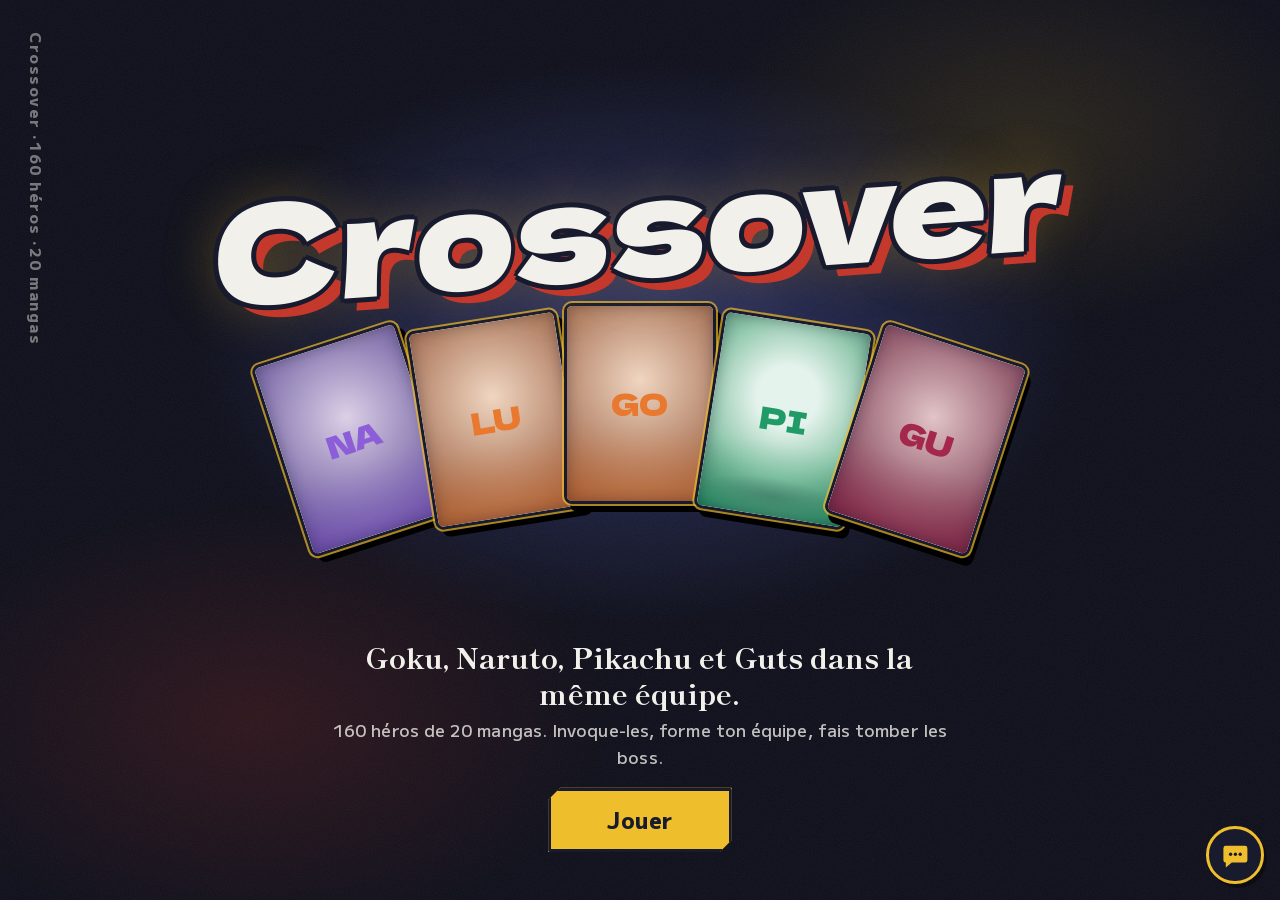
==== commit de05c5c1: "Nouveau QG (banniere vedette, chiffres, tuiles en ligne, panneaux en encre), plus aucune ligne geome" ====
--- a/index.html
+++ b/index.html
@@ -30,6 +30,10 @@
   <link rel="stylesheet" href="css/arene.css">
   <link rel="stylesheet" href="css/hub.css">
   <link rel="stylesheet" href="css/refonte.css">
+  <link rel="stylesheet" href="css/secrets.css">
+  <link rel="stylesheet" href="css/nuit.css">
+  <link rel="stylesheet" href="css/qg2.css">
+  <link rel="stylesheet" href="css/doux.css">
 </head>
 <body>
   <div id="app">
--- a/css/combat.css
+++ b/css/combat.css
@@ -642,7 +642,7 @@
   padding: 1rem 1.5rem 1rem 1rem;
   overflow: hidden;
   background:
-    repeating-linear-gradient(180deg, transparent 0 9px, color-mix(in srgb, var(--encre) 14%, transparent) 9px 10px, transparent 10px 17px, color-mix(in srgb, var(--encre) 8%, transparent) 17px 18px),
+    linear-gradient(transparent, transparent),
     var(--papier);
   border: 4px solid var(--encre);
   box-shadow: 8px 8px 0 var(--encre);
--- a/css/tirages.css
+++ b/css/tirages.css
@@ -191,7 +191,7 @@
   padding: 2rem 1rem;
   overflow-y: auto;
   background:
-    repeating-conic-gradient(from 0deg at 50% 45%, color-mix(in srgb, var(--encre) 7%, transparent) 0deg 0.6deg, transparent 0.6deg 4.5deg),
+    radial-gradient(ellipse 70% 55% at 75% 30%, rgb(255 255 255 / 0.07), transparent 70%),
     var(--fond);
 }
 
@@ -638,7 +638,7 @@
   /* feuille metallisee : degrade, lignes de lumiere et grain */
   background:
     linear-gradient(115deg, transparent 0 38%, rgb(255 255 255 / 0.28) 46%, transparent 54%),
-    repeating-linear-gradient(90deg, rgb(255 255 255 / 0.05) 0 1px, transparent 1px 4px),
+    linear-gradient(transparent, transparent),
     radial-gradient(120% 70% at 50% 0%, color-mix(in srgb, var(--p3) 55%, var(--p1)), transparent 60%),
     linear-gradient(165deg, var(--p1) 0%, color-mix(in srgb, var(--p1) 60%, var(--p2)) 55%, var(--p2) 100%);
   border: 3px solid var(--encre);
@@ -668,7 +668,7 @@
   z-index: 3;
   height: 0.9rem;
   background:
-    repeating-linear-gradient(90deg, rgb(0 0 0 / 0.28) 0 2px, rgb(255 255 255 / 0.12) 2px 3px, transparent 3px 6px),
+    linear-gradient(transparent, transparent),
     color-mix(in srgb, var(--p2) 70%, #000);
 }
 
--- a/css/qg.css
+++ b/css/qg.css
@@ -339,7 +339,7 @@
 
 .case--bientot {
   grid-area: bientot;
-  background: repeating-linear-gradient(135deg, transparent 0 10px, color-mix(in srgb, var(--encre) 5%, transparent) 10px 12px), var(--papier);
+  background: linear-gradient(transparent, transparent), var(--papier);
 }
 
 .bientot {
@@ -638,7 +638,7 @@
   overflow: hidden;
   color: var(--papier);
   background:
-    repeating-conic-gradient(from 0deg at 50% 60%, rgba(239, 189, 43, 0.25) 0deg 1deg, transparent 1deg 7deg),
+    radial-gradient(ellipse 70% 55% at 75% 30%, rgb(255 255 255 / 0.07), transparent 70%),
     #c4372b;
   border: 3px solid var(--encre);
   border-radius: 3px;
--- a/css/equipement.css
+++ b/css/equipement.css
@@ -1527,7 +1527,7 @@
   padding: 1rem 1.1rem;
   color: var(--papier);
   background:
-    repeating-conic-gradient(from 0deg at 85% 50%, color-mix(in srgb, var(--papier) 7%, transparent) 0deg 0.6deg, transparent 0.6deg 5deg),
+    radial-gradient(ellipse 70% 55% at 75% 30%, rgb(255 255 255 / 0.07), transparent 70%),
     var(--encre);
   border: 2px solid var(--encre);
   border-radius: 3px;
@@ -1705,7 +1705,7 @@
   gap: 0.6rem;
   color: var(--papier);
   background:
-    repeating-conic-gradient(from 0deg, rgba(239, 189, 43, 0.35) 0deg 1deg, transparent 1deg 6deg),
+    radial-gradient(ellipse 70% 55% at 75% 30%, rgb(255 255 255 / 0.07), transparent 70%),
     radial-gradient(circle, #2a2d4a, #000 75%);
   cursor: pointer;
   animation: eveil-fond 3.2s ease-out both;
@@ -1788,7 +1788,7 @@
   padding: 1.1rem;
   color: var(--papier);
   background:
-    repeating-conic-gradient(from 0deg at 15% 50%, rgba(196, 55, 43, 0.25) 0deg 1deg, transparent 1deg 6deg),
+    radial-gradient(ellipse 70% 55% at 75% 30%, rgb(255 255 255 / 0.07), transparent 70%),
     radial-gradient(circle at 15% 50%, #2a2d4a, #0d0e1c 75%);
   border: 3px solid var(--encre);
   border-radius: 3px;
--- a/css/premium.css
+++ b/css/premium.css
@@ -193,7 +193,7 @@
 }
 
 .case--bientot {
-  background: repeating-linear-gradient(135deg, transparent 0 9px, color-mix(in srgb, var(--encre) 6%, transparent) 9px 10px), var(--papier);
+  background: linear-gradient(transparent, transparent), var(--papier);
 }
 
 .detail__competence {
@@ -455,7 +455,7 @@
 
 .revelation {
   background:
-    repeating-conic-gradient(from 0deg at 50% 45%, color-mix(in srgb, var(--papier) 7%, transparent) 0deg 0.6deg, transparent 0.6deg 4.5deg),
+    radial-gradient(ellipse 70% 55% at 75% 30%, rgb(255 255 255 / 0.07), transparent 70%),
     radial-gradient(circle at 50% 45%, #2a2d4a, var(--encre) 70%);
   color: var(--papier);
 }
@@ -600,7 +600,7 @@
 .etal {
   color: var(--papier);
   background:
-    repeating-conic-gradient(from 0deg at 25% 50%, color-mix(in srgb, var(--papier) 6%, transparent) 0deg 0.6deg, transparent 0.6deg 4.5deg),
+    radial-gradient(ellipse 70% 55% at 75% 30%, rgb(255 255 255 / 0.07), transparent 70%),
     radial-gradient(circle at 25% 50%, #2a2d4a, var(--encre) 75%);
   border-color: var(--encre);
   box-shadow: 6px 6px 0 var(--encre);
--- a/css/social.css
+++ b/css/social.css
@@ -620,7 +620,7 @@
   padding: 0.75rem 1rem;
   color: var(--papier);
   background:
-    repeating-linear-gradient(135deg, transparent 0 14px, rgb(255 255 255 / 0.05) 14px 28px),
+    linear-gradient(transparent, transparent),
     var(--encre);
   border-left: 8px solid var(--obi);
   border-radius: 4px;
--- a/css/hotel.css
+++ b/css/hotel.css
@@ -16,7 +16,7 @@
   padding: 0.8rem 1rem;
   color: var(--papier);
   background:
-    repeating-linear-gradient(135deg, transparent 0 14px, rgb(255 255 255 / 0.04) 14px 28px),
+    linear-gradient(transparent, transparent),
     var(--encre);
   border-left: 8px solid var(--obi);
   border-radius: 4px;
--- a/css/tutoriel.css
+++ b/css/tutoriel.css
@@ -33,7 +33,7 @@
   padding: 1rem;
   color: var(--papier);
   background:
-    repeating-conic-gradient(from 0deg at 50% 120%, rgb(255 255 255 / 0.05) 0 4deg, transparent 4deg 12deg),
+    radial-gradient(ellipse 70% 55% at 75% 30%, rgb(255 255 255 / 0.07), transparent 70%),
     var(--encre);
   border-bottom: 3px solid var(--obi);
 }
--- a/css/finition.css
+++ b/css/finition.css
@@ -120,7 +120,7 @@
   padding: 1.6rem 1.2rem 1.4rem;
   background:
     radial-gradient(ellipse 60% 45% at 50% 0%, rgb(255 255 255 / 0.12), transparent 70%),
-    repeating-linear-gradient(90deg, rgb(255 255 255 / 0.025) 0 1px, transparent 1px 64px),
+    linear-gradient(transparent, transparent),
     linear-gradient(180deg, #23264a, var(--encre) 70%);
   border: 3px solid var(--encre);
   border-radius: 8px;
@@ -239,7 +239,7 @@
 .dos-carte__rayons {
   position: absolute;
   inset: -30%;
-  background: repeating-conic-gradient(from 0deg, rgb(255 255 255 / 0.13) 0 6deg, transparent 6deg 18deg);
+  background: radial-gradient(ellipse 70% 55% at 75% 30%, rgb(255 255 255 / 0.07), transparent 70%);
   animation: dos-tourne 24s linear infinite;
 }
 
@@ -371,7 +371,7 @@
   opacity: 1;
   background:
     radial-gradient(ellipse at 50% 45%, rgb(255 210 70 / 0.75), transparent 60%),
-    repeating-conic-gradient(from 0deg at 50% 45%, rgb(255 220 120 / 0.35) 0 8deg, transparent 8deg 22deg);
+    radial-gradient(ellipse 70% 55% at 75% 30%, rgb(255 255 255 / 0.07), transparent 70%);
   -webkit-mask: radial-gradient(circle at 50% 45%, #000 30%, transparent 70%);
   mask: radial-gradient(circle at 50% 45%, #000 30%, transparent 70%);
   animation: dos-tourne 14s linear infinite;
@@ -722,7 +722,7 @@
 .tuile-piece__rayons {
   position: absolute;
   inset: -40%;
-  background: repeating-conic-gradient(from 0deg, rgb(255 255 255 / 0.22) 0 7deg, transparent 7deg 20deg);
+  background: radial-gradient(ellipse 70% 55% at 75% 30%, rgb(255 255 255 / 0.07), transparent 70%);
 }
 
 .tuile-piece .icone-emplacement {
--- a/css/autel.css
+++ b/css/autel.css
@@ -86,7 +86,7 @@
   overflow: hidden;
   color: var(--papier);
   background:
-    repeating-conic-gradient(from 0deg at 50% 46%, color-mix(in srgb, var(--papier) 6%, transparent) 0deg 0.6deg, transparent 0.6deg 4.5deg),
+    radial-gradient(ellipse 70% 55% at 75% 30%, rgb(255 255 255 / 0.07), transparent 70%),
     radial-gradient(circle at 50% 46%, color-mix(in srgb, var(--p1, #f08a1c) 30%, #2a2d4a), var(--encre) 72%);
   border: 3px solid var(--encre);
   border-radius: 14px;
@@ -1271,7 +1271,7 @@
   padding: 1rem 1.2rem;
   color: var(--papier);
   background:
-    repeating-conic-gradient(from 0deg at 12% 50%, color-mix(in srgb, var(--obi) 10%, transparent) 0deg 0.6deg, transparent 0.6deg 4.5deg),
+    radial-gradient(ellipse 70% 55% at 75% 30%, rgb(255 255 255 / 0.07), transparent 70%),
     radial-gradient(circle at 12% 50%, #2c3d6b, var(--encre) 72%);
   border: 3px solid var(--encre);
   border-radius: 12px;
--- a/css/arene.css
+++ b/css/arene.css
@@ -4,7 +4,7 @@
    direct (scene en encre) et la bordure Boss des cartes.
    ========================================================== */
 
-.arene {
+.arene--boss {
   display: grid;
   grid-template-columns: minmax(0, 1fr);
   gap: 0.9rem;
@@ -138,7 +138,7 @@
   overflow: hidden;
   min-height: 14rem;
   background:
-    repeating-conic-gradient(from 0deg at 50% 45%, color-mix(in srgb, var(--papier) 7%, transparent) 0deg 0.6deg, transparent 0.6deg 4.5deg),
+    radial-gradient(ellipse 70% 55% at 75% 30%, rgb(255 255 255 / 0.07), transparent 70%),
     radial-gradient(circle at 50% 45%, color-mix(in srgb, var(--p1) 45%, #2a2d4a), var(--encre) 75%);
   border: 2px solid var(--encre);
   border-radius: 8px;
@@ -278,7 +278,7 @@
   overflow-y: auto;
   color: var(--papier);
   background:
-    repeating-conic-gradient(from 0deg at 50% 40%, color-mix(in srgb, var(--papier) 6%, transparent) 0deg 0.6deg, transparent 0.6deg 4.5deg),
+    radial-gradient(ellipse 70% 55% at 75% 30%, rgb(255 255 255 / 0.07), transparent 70%),
     radial-gradient(circle at 50% 40%, color-mix(in srgb, var(--p1) 35%, #2a2d4a), var(--encre) 72%);
 }
 
@@ -1057,7 +1057,7 @@
   padding: 1rem;
   color: var(--papier);
   background:
-    repeating-conic-gradient(from 0deg at 15% 40%, color-mix(in srgb, var(--papier) 6%, transparent) 0deg 0.6deg, transparent 0.6deg 4.5deg),
+    radial-gradient(ellipse 70% 55% at 75% 30%, rgb(255 255 255 / 0.07), transparent 70%),
     radial-gradient(circle at 15% 40%, #3b2a5c, var(--encre) 70%);
   border: 3px solid var(--encre);
   border-radius: 12px;
@@ -1574,7 +1574,7 @@
   padding: 1rem;
   overflow-y: auto;
   background:
-    repeating-conic-gradient(from 0deg at 50% 50%, color-mix(in srgb, var(--papier) 6%, transparent) 0deg 0.6deg, transparent 0.6deg 4.5deg),
+    radial-gradient(ellipse 70% 55% at 75% 30%, rgb(255 255 255 / 0.07), transparent 70%),
     radial-gradient(circle at 50% 50%, #3b2a5c, var(--encre) 72%);
   color: var(--papier);
 }
--- a/css/hub.css
+++ b/css/hub.css
@@ -38,7 +38,7 @@
   overflow: hidden;
   color: var(--papier);
   background:
-    repeating-conic-gradient(from 0deg at 85% 30%, color-mix(in srgb, var(--accent) 9%, transparent) 0deg 0.7deg, transparent 0.7deg 5deg),
+    radial-gradient(ellipse 70% 55% at 75% 30%, rgb(255 255 255 / 0.07), transparent 70%),
     radial-gradient(circle at 85% 30%, var(--t1), var(--t2) 75%);
   border: 3px solid var(--encre);
   border-radius: 12px;
--- a/css/refonte.css
+++ b/css/refonte.css
@@ -35,7 +35,7 @@
   overflow: hidden;
   color: var(--papier);
   background:
-    repeating-conic-gradient(from 0deg at 88% 40%, color-mix(in srgb, var(--accent) 8%, transparent) 0deg 0.7deg, transparent 0.7deg 5deg),
+    radial-gradient(ellipse 70% 55% at 75% 30%, rgb(255 255 255 / 0.07), transparent 70%),
     radial-gradient(circle at 88% 40%, var(--t1), var(--t2) 72%);
   border: 3px solid var(--encre);
   border-radius: 12px;
@@ -230,7 +230,7 @@
   grid-template-rows: 1fr auto;
   color: var(--papier);
   background:
-    repeating-conic-gradient(from 0deg at 50% 36%, color-mix(in srgb, var(--obi) 7%, transparent) 0deg 0.8deg, transparent 0.8deg 6deg),
+    radial-gradient(ellipse 70% 55% at 75% 30%, rgb(255 255 255 / 0.07), transparent 70%),
     radial-gradient(ellipse at 50% 36%, #33407a 0%, #161a36 45%, #0b0c18 85%);
 }
 
@@ -372,7 +372,7 @@
   padding-top: 2rem;
   color: var(--papier);
   background:
-    repeating-conic-gradient(from 0deg at 50% 40%, color-mix(in srgb, var(--obi) 7%, transparent) 0deg 0.8deg, transparent 0.8deg 6deg),
+    radial-gradient(ellipse 70% 55% at 75% 30%, rgb(255 255 255 / 0.07), transparent 70%),
     radial-gradient(ellipse at 50% 40%, #33407a 0%, #161a36 45%, #0b0c18 85%);
 }
 
@@ -421,3 +421,135 @@
     align-items: start;
   }
 }
+
+/* ==========================================================
+   COMBAT : la scene en encre, la barre sombre, une vraie fin
+   ========================================================== */
+.combat {
+  background:
+    radial-gradient(ellipse 70% 55% at 75% 30%, rgb(255 255 255 / 0.07), transparent 70%),
+    radial-gradient(ellipse at 50% 45%, #2a3366 0%, #141832 50%, #0a0b16 90%);
+}
+
+.combat__barre {
+  color: var(--papier);
+  background: transparent;
+}
+
+.combat__barre .lien-retour {
+  color: color-mix(in srgb, var(--papier) 70%, transparent);
+}
+
+.combat__barre .lien-retour:hover { color: var(--papier); }
+
+.combat__adversaire {
+  color: color-mix(in srgb, var(--papier) 70%, transparent);
+}
+
+.combat__adversaire strong {
+  font-family: var(--police-titre);
+  font-weight: 400;
+  font-size: 1.1rem;
+  letter-spacing: 0.02em;
+  color: var(--papier);
+}
+
+.combat .commande {
+  color: var(--papier);
+  background: color-mix(in srgb, var(--papier) 8%, transparent);
+  border: 2px solid color-mix(in srgb, var(--papier) 30%, transparent);
+  border-radius: 999px;
+  box-shadow: none;
+}
+
+.combat .commande:hover {
+  border-color: var(--obi);
+}
+
+.combat .commande[aria-pressed="true"] {
+  color: var(--encre);
+  background: var(--obi);
+  border-color: var(--encre);
+  box-shadow: 2px 2px 0 #000;
+}
+
+.combat .commande--arret {
+  color: var(--papier);
+  background: var(--sceau);
+  border-color: var(--encre);
+}
+
+/* La scene : un cadre net, une lueur doree, un vignettage pour la profondeur */
+.combat .scene {
+  border: 3px solid var(--encre);
+  border-radius: 12px;
+  box-shadow: 0 0 0 2px color-mix(in srgb, var(--obi) 55%, transparent), 0 18px 40px rgb(0 0 0 / 0.45);
+}
+
+.combat .decor::after {
+  content: "";
+  position: absolute;
+  inset: 0;
+  background: radial-gradient(ellipse at 50% 55%, transparent 40%, rgb(12 14 32 / 0.42) 100%);
+  pointer-events: none;
+}
+
+.combat .tableau-pv {
+  background: linear-gradient(180deg, #1a1d38, var(--encre));
+}
+
+.combat .tableau-pv__nom {
+  font-family: var(--police-titre);
+  font-weight: 400;
+  letter-spacing: 0.02em;
+}
+
+/* Les plaques sous les cartes : plus nettes */
+.combat .combattant__plaque {
+  border-radius: 6px;
+  box-shadow: 2px 2px 0 var(--encre);
+}
+
+/* ---------- La fin du combat ---------- */
+.voile:has(.resultat--combat) {
+  background: rgb(8 9 20 / 0.72);
+  backdrop-filter: blur(2px);
+}
+
+.resultat--combat {
+  position: relative;
+  padding-top: 0;
+  border: 3px solid var(--encre);
+  border-radius: 14px;
+  box-shadow: 0 0 0 2px var(--accent-fin, var(--obi)), 10px 10px 0 #000;
+  overflow-x: hidden;
+}
+
+.resultat--combat:has(.resultat__titre--defaite) { --accent-fin: var(--sceau); }
+
+.resultat--combat .resultat__titre {
+  margin: 0 -1.5rem 0.6rem;
+  padding: 1rem 1.5rem 0.85rem;
+  font-family: var(--police-titre);
+  font-weight: 400;
+  font-size: clamp(2.2rem, 6vw, 3rem);
+  letter-spacing: 0.02em;
+  color: var(--papier);
+  text-shadow: 0.06em 0.06em 0 var(--encre);
+  background:
+    radial-gradient(ellipse 70% 55% at 75% 30%, rgb(255 255 255 / 0.07), transparent 70%),
+    linear-gradient(120deg, #c98a00, var(--obi));
+  border-bottom: 3px solid var(--encre);
+}
+
+.resultat--combat .resultat__titre--defaite {
+  background:
+    radial-gradient(ellipse 70% 55% at 75% 30%, rgb(255 255 255 / 0.07), transparent 70%),
+    linear-gradient(120deg, #4a1220, var(--sceau));
+}
+
+.resultat--combat .resultat__titre::after { display: none; }
+
+.resultat--combat .tableau-fin tbody tr:nth-child(odd) {
+  background: color-mix(in srgb, var(--encre) 4%, transparent);
+}
--- a/css/secrets.css
+++ b/css/secrets.css
@@ -0,0 +1,222 @@
+/* ==========================================================
+   LA RARETE SECRET : noir d'encre et rouge sang.
+   Cartes, silhouettes de la Collection, revelation a l'autel.
+   ========================================================== */
+
+:root {
+  --secret: #e0213f;
+  --secret-clair: #ff8a9a;
+  --secret-nuit: #12040a;
+}
+
+/* L'obi de rarete */
+.obi-rarete--secret {
+  --couleur-rarete: linear-gradient(100deg, #12040a 0%, #7a0f22 35%, #e0213f 50%, #7a0f22 65%, #12040a 100%);
+  color: #fff;
+  letter-spacing: 0.12em;
+  text-transform: uppercase;
+  text-shadow: 0 0 6px rgb(255 60 90 / 0.8);
+}
+
+/* La carte : un halo rouge qui bat, un reflet sombre sur le portrait */
+.carte--secret,
+.tome--secret:not(.etagere__tome--manquant) .etagere__couverture {
+  --halo: var(--secret);
+  animation: halo-secret 1.8s ease-in-out infinite;
+}
+
+@keyframes halo-secret {
+  0%, 100% { box-shadow: 0 0 0 2px #000, 0 0 10px -2px var(--halo); }
+  50% { box-shadow: 0 0 0 2px #000, 0 0 24px 3px var(--halo); }
+}
+
+.carte--secret .portrait::before {
+  content: "";
+  position: absolute;
+  inset: 0;
+  z-index: 1;
+  pointer-events: none;
+  background: repeating-linear-gradient(115deg,
+    rgb(255 40 70 / 0) 0%, rgb(255 40 70 / 0.35) 7%, rgb(20 0 8 / 0.35) 14%, rgb(255 140 160 / 0.3) 21%, rgb(255 40 70 / 0) 30%);
+  background-size: 250% 250%;
+  background-position: var(--mx) var(--my);
+  mix-blend-mode: hard-light;
+  opacity: 0.5;
+}
+
+/* Petites marques ailleurs (autel, Index, historique) */
+.autel__sortie--secret { box-shadow: 0 0 60px 18px rgb(224 33 63 / 0.9); }
+.autel__nom-secret { color: var(--secret); letter-spacing: 0.12em; text-shadow: 0 0 10px rgb(255 40 70 / 0.7); }
+.autel__taux--secret { color: #fff; background: linear-gradient(100deg, #12040a, #b0142f); }
+.autel__trace--secret { color: #fff; background: #7a0f22; box-shadow: 0 0 10px rgb(255 40 70 / 0.9); }
+.index__nom--secret { color: #fff; background: #7a0f22; }
+.qg-secrets { margin: 0; color: var(--secret) !important; font-weight: 800; }
+
+/* ---------- La revelation a l'autel ---------- */
+.autel__scene--secret {
+  filter: saturate(0.4) brightness(0.55);
+  transition: filter 0.6s ease;
+}
+
+.autel__scene--secret .autel__sceau {
+  color: var(--secret) !important;
+  opacity: 1 !important;
+  filter: drop-shadow(0 0 22px var(--secret)) !important;
+}
+
+.autel__scene--rouge {
+  box-shadow: inset 0 0 140px 40px rgb(224 33 63 / 0.55), 0 0 0 3px var(--secret);
+  transition: box-shadow 0.4s ease;
+}
+
+.flash-secret {
+  background: radial-gradient(circle at 50% 50%, #fff 0%, #ff3a5c 30%, #12040a 80%);
+}
+
+.autel__onomatopee--secret {
+  left: 50%;
+  top: 18%;
+  font-family: var(--police-mincho);
+  font-size: clamp(3rem, 12vw, 6rem);
+  color: var(--secret);
+  text-shadow: 0.04em 0.04em 0 #000, 0 0 24px rgb(255 40 70 / 0.8);
+  translate: -50% 0;
+}
+
+/* ---------- Collection : les Secrets inconnus, en silhouette ---------- */
+.etagere--secrets {
+  margin-top: 0.5rem;
+}
+
+.entete-secrets {
+  position: relative;
+  isolation: isolate;
+  display: grid;
+  grid-template-columns: minmax(0, 1fr) auto;
+  align-items: center;
+  gap: 0.4rem 1rem;
+  margin-bottom: 0.8rem;
+  padding: 0.85rem 1.1rem;
+  overflow: hidden;
+  color: #fff;
+  background:
+    radial-gradient(ellipse 70% 55% at 75% 30%, rgb(255 255 255 / 0.07), transparent 70%),
+    radial-gradient(circle at 85% 50%, #5a0a1a, var(--secret-nuit) 75%);
+  border: 3px solid #000;
+  border-radius: 12px;
+  box-shadow: 4px 4px 0 #000, 0 0 0 2px rgb(224 33 63 / 0.5);
+}
+
+.entete-secrets__kanji {
+  position: absolute;
+  right: 5.5rem;
+  top: 50%;
+  z-index: -1;
+  transform: translateY(-50%);
+  font-family: var(--police-mincho);
+  font-size: 4.5rem;
+  line-height: 1;
+  color: rgb(224 33 63 / 0.22);
+}
+
+.entete-secrets__titre {
+  display: grid;
+  gap: 0.15rem;
+}
+
+.entete-secrets__titre .etagere__serie {
+  margin: 0;
+  font-family: var(--police-titre);
+  font-weight: 400;
+  font-size: 1.5rem;
+  color: #fff;
+  letter-spacing: 0.08em;
+  text-transform: uppercase;
+  text-shadow: 0.05em 0.05em 0 #000, 0 0 12px rgb(255 40 70 / 0.6);
+}
+
+.entete-secrets__titre span {
+  font-size: 0.82rem;
+  color: rgb(255 255 255 / 0.7);
+}
+
+.entete-secrets__compte {
+  font-size: 1rem;
+  color: rgb(255 255 255 / 0.8);
+}
+
+.entete-secrets__compte strong {
+  font-family: var(--police-titre);
+  font-size: 1.6rem;
+  font-weight: 400;
+  color: var(--secret);
+}
+
+.carte-secrete {
+  position: relative;
+  display: grid;
+  padding: 5px;
+  background: linear-gradient(160deg, #3a0712, #0b0206 60%, #2a0610);
+  border: 1.5px solid #000;
+  border-radius: 11px;
+  box-shadow: 0 0 0 1px rgb(224 33 63 / 0.4), 0 0 14px -4px rgb(224 33 63 / 0.7);
+}
+
+.carte-secrete__visuel {
+  position: relative;
+  display: grid;
+  place-items: center;
+  aspect-ratio: 3 / 4;
+  overflow: hidden;
+  background:
+    radial-gradient(ellipse at 50% 38%, rgb(224 33 63 / 0.35), transparent 60%),
+    linear-gradient(transparent, transparent),
+    #07020a;
+  border-radius: 7px 7px 2px 2px;
+}
+
+.carte-secrete__silhouette {
+  font-family: var(--police-titre);
+  font-size: 3.4rem;
+  line-height: 1;
+  color: rgb(224 33 63 / 0.85);
+  text-shadow: 0 0 18px rgb(255 40 70 / 0.8);
+  animation: secret-pulse 2.4s ease-in-out infinite;
+}
+
+@keyframes secret-pulse {
+  50% { opacity: 0.55; transform: scale(0.94); }
+}
+
+.carte-secrete__nom {
+  padding: 0.45rem 0.4rem 0;
+  font-weight: 800;
+  font-size: 0.92rem;
+  color: rgb(255 255 255 / 0.85);
+}
+
+.carte-secrete__info {
+  padding: 0 0.4rem 0.35rem;
+  font-size: 0.72rem;
+  color: rgb(255 140 160 / 0.7);
+}
+
+@media (max-width: 34rem) {
+  .carte-secrete__nom { font-size: 0.78rem; }
+  .carte-secrete__silhouette { font-size: 2.4rem; }
+  .entete-secrets__kanji { right: 3.5rem; font-size: 3.2rem; }
+}
+
+@media (prefers-reduced-motion: reduce) {
+  .carte--secret,
+  .carte-secrete__silhouette { animation: none; }
+}
+
+/* Toutes les silhouettes a la meme hauteur, quel que soit le nom de l'autel */
+.etagere--secrets .etagere__rang--cartes {
+  align-items: stretch;
+}
+
+.carte-secrete {
+  align-content: start;
+}
--- a/css/nuit.css
+++ b/css/nuit.css
@@ -0,0 +1,975 @@
+/* ==========================================================
+   NUIT D'ENCRE : le fond de tout le jeu passe en sombre.
+   Les panneaux papier deviennent des pages posees sur un bureau
+   d'encre ; les textes poses directement sur le fond passent en clair.
+   Charge en dernier.
+   ========================================================== */
+
+:root {
+  --nuit: #0f1124;
+  --nuit-2: #181b36;
+  --sur-nuit: #e9e6f2;          /* texte pose directement sur le fond */
+  --sur-nuit-doux: #a9a8c4;
+}
+
+body {
+  background-color: var(--nuit);
+  background-image:
+    radial-gradient(ellipse 80% 60% at 50% -10%, rgb(90 80 170 / 0.28), transparent 70%),
+    radial-gradient(ellipse 60% 50% at 100% 100%, rgb(196 55 43 / 0.12), transparent 70%),
+    radial-gradient(circle, rgb(255 255 255 / 0.035) 0 1px, transparent 1.4px);
+  background-size: auto, auto, 18px 18px;
+  background-attachment: fixed;
+}
+
+/* Les ecrans : le texte pose directement sur le fond passe en clair */
+.qg,
+.aventure,
+.collection,
+.equipe,
+.tirages,
+.reglages-page,
+.social,
+.debut {
+  color: var(--sur-nuit);
+}
+
+/* Les textes d'aide prennent la couleur de leur contexte (clair sur le fond, encre dans un panneau) */
+.case__aide,
+.reglage__aide,
+.arene__intro,
+.selection__aide,
+.reserve__aide,
+.case__surtitre,
+.passe__aide {
+  color: inherit;
+  opacity: 0.78;
+}
+
+/* ...mais tout ce qui a un fond papier garde son encre (liste tiree des feuilles de style,
+   sans priorite : une couleur deja choisie par un composant l'emporte toujours) */
+:where(
+  .accueil__stats li,
+  .adversaire,
+  .aide__bloc,
+  .aide__place,
+  .aide__section--reflexe,
+  .aide__tuile,
+  .arc-semaine,
+  .arene-combat,
+  .arene-combat__carte,
+  .arene-combat__pv-retard,
+  .arene-fin,
+  .arene-fin__gains li,
+  .arene__affiche,
+  .arene__boss-ko,
+  .arene__difficulte,
+  .arene__fiche,
+  .arene__pause,
+  .arene__recompenses li,
+  .atelier__carte,
+  .autel__branche,
+  .autel__jauge,
+  .autel__panneau,
+  .autel__pouvoirs .autel__pouvoir--ok,
+  .autel__reserve,
+  .autel__scene,
+  .autel__taux--legendaire,
+  .autel__trace,
+  .autel__trace--legendaire,
+  .bandeau-boucle,
+  .bientot li,
+  .boucle,
+  .bouton--clair,
+  .bouton--petit,
+  .bulle-chat__apercu,
+  .bulle-chat__panneau,
+  .calendrier__case,
+  .carte,
+  .carte-piece,
+  .carte-piece__parfait,
+  .carte-piece__rarete,
+  .carte-reglage,
+  .carte[data-motif] .carte__infos,
+  .carte__role,
+  .case,
+  .case--bientot,
+  .case--combat__contenu,
+  .case--expedition,
+  .case--tirages,
+  .case-scene--recit,
+  .case-scene__bulle,
+  .case-ultime__case,
+  .champ-compact select,
+  .champ-social input,
+  .chances--difficile,
+  .chat__avatar,
+  .chat__champ,
+  .chat__entete,
+  .chat__erreur,
+  .chat__fil,
+  .chat__retour,
+  .chat__saisie,
+  .choix-piece__actuelle,
+  .choix-segmente__option,
+  .classement__ligne,
+  .coffre,
+  .coffre--pret,
+  .collectif,
+  .combat .commande,
+  .combat-direct,
+  .combat-direct__camp--ennemi .combat-direct__carte,
+  .combat-direct__carte,
+  .combattant__cadre,
+  .combattant__niveau,
+  .combattant__plaque,
+  .commande,
+  .compte__avantages,
+  .compte__message,
+  .compte__message--erreur,
+  .compteur-encre,
+  .comptoir__icone--encre,
+  .defi-ami,
+  .detail,
+  .detail__competence,
+  .detail__competence--ultime,
+  .donjon__benedictions li,
+  .donjon__bilan,
+  .donjon__bilan--sorti,
+  .donjon__entree,
+  .donjon__face,
+  .donjon__maitrise,
+  .duel,
+  .duels__ligne,
+  .duels__moi,
+  .echange,
+  .echange__carte,
+  .echanges__formulaire select,
+  .emplacement,
+  .encyclo-objet,
+  .encyclo-objet__icone,
+  .entete-page .onglet-page,
+  .equipe .place[data-motif],
+  .etagere .etagere__couverture[data-motif],
+  .etagere__couverture,
+  .etagere__tome--manquant .etagere__couverture,
+  .etal,
+  .etape,
+  .etape--boss,
+  .etape--elite,
+  .eveil-fiche,
+  .evenement,
+  .expedition-ciblee select,
+  .exploration,
+  .exploration--finie,
+  .exploration-mission,
+  .filtre,
+  .flash-legendaire,
+  .flottant--texte,
+  .formation,
+  .formation__outils .bouton-texte,
+  .groupe,
+  .groupe--dore,
+  .guide,
+  .guide--pret,
+  .heros__carte,
+  .hotel--ferme,
+  .hotel__encre,
+  .hotel__fenetre-prix,
+  .hotel__gains,
+  .hotel__vente,
+  .index__chiffres span,
+  .index__jauge,
+  .index__nom--legendaire,
+  .index__serie,
+  .index__source,
+  .index__source--max,
+  .lien,
+  .lien--cache,
+  .manque-energie__case,
+  .msg--moi .msg__bulle,
+  .msg__bulle,
+  .navigation,
+  .navigation__aide,
+  .navigation__compte-icone,
+  .navigation__onglet,
+  .navigation__onglets,
+  .onglet-collection,
+  .palier,
+  .panneau,
+  .panneau-synergies,
+  .passe,
+  .passe__palier,
+  .passe__palier--gros,
+  .pastille-syn,
+  .pastille-syn--danger,
+  .piece-carte,
+  .piece-details__effet,
+  .piece-mini,
+  .piece-mini__niveau,
+  .pile__tome,
+  .place,
+  .portrait,
+  .portrait--pokemon,
+  .potion,
+  .potion--active,
+  .qg-equipe__niveau,
+  .quete,
+  .raid__equipes,
+  .reglages-rapides,
+  .reserve__case,
+  .resultat,
+  .retouche__case,
+  .retouche__case--mieux,
+  .revelation,
+  .sachet__nom,
+  .sachet__vedette,
+  .scene,
+  .scene-histoire__page,
+  .social__compte,
+  .synergie,
+  .table-butin__ligne,
+  .tableau-pv,
+  .talent,
+  .tampon,
+  .toast,
+  .tome .tome__face--avant[data-motif],
+  .tome__face,
+  .tome__face--dos,
+  .tour__chiffres div,
+  .tournoi__palier--pris,
+  .tournoi__palier:disabled,
+  .tuile__jauge,
+  .tuto,
+  .tuto__bulle,
+  .tuto__case,
+  .tuto__pastilles li,
+  .tuto__scene .aide__formation,
+  .tuto__scene .aide__schema,
+  .vitrine-choix__carte,
+  .vitrine-resume li,
+  .vitrine__carte,
+  .volume,
+  .zone-carte,
+  .zone-sauvegarde,
+  .zone__butin,
+  .zone__titre,
+  input[type="number"],
+  select
+) {
+  color: var(--encre);
+}
+
+/* Les boutons heritent leur couleur (base.css) : on leur redonne l'encre sur fond papier */
+button:where(
+  .accueil__stats li,
+  .adversaire,
+  .aide__bloc,
+  .aide__place,
+  .aide__section--reflexe,
+  .aide__tuile,
+  .arc-semaine,
+  .arene-combat,
+  .arene-combat__carte,
+  .arene-combat__pv-retard,
+  .arene-fin,
+  .arene-fin__gains li,
+  .arene__affiche,
+  .arene__boss-ko,
+  .arene__difficulte,
+  .arene__fiche,
+  .arene__pause,
+  .arene__recompenses li,
+  .atelier__carte,
+  .autel__branche,
+  .autel__jauge,
+  .autel__panneau,
+  .autel__pouvoirs .autel__pouvoir--ok,
+  .autel__reserve,
+  .autel__scene,
+  .autel__taux--legendaire,
+  .autel__trace,
+  .autel__trace--legendaire,
+  .bandeau-boucle,
+  .bientot li,
+  .boucle,
+  .bouton--clair,
+  .bouton--petit,
+  .bulle-chat__apercu,
+  .bulle-chat__panneau,
+  .calendrier__case,
+  .carte,
+  .carte-piece,
+  .carte-piece__parfait,
+  .carte-piece__rarete,
+  .carte-reglage,
+  .carte[data-motif] .carte__infos,
+  .carte__role,
+  .case,
+  .case--bientot,
+  .case--combat__contenu,
+  .case--expedition,
+  .case--tirages,
+  .case-scene--recit,
+  .case-scene__bulle,
+  .case-ultime__case,
+  .champ-compact select,
+  .champ-social input,
+  .chances--difficile,
+  .chat__avatar,
+  .chat__champ,
+  .chat__entete,
+  .chat__erreur,
+  .chat__fil,
+  .chat__retour,
+  .chat__saisie,
+  .choix-piece__actuelle,
+  .choix-segmente__option,
+  .classement__ligne,
+  .coffre,
+  .coffre--pret,
+  .collectif,
+  .combat .commande,
+  .combat-direct,
+  .combat-direct__camp--ennemi .combat-direct__carte,
+  .combat-direct__carte,
+  .combattant__cadre,
+  .combattant__niveau,
+  .combattant__plaque,
+  .commande,
+  .compte__avantages,
+  .compte__message,
+  .compte__message--erreur,
+  .compteur-encre,
+  .comptoir__icone--encre,
+  .defi-ami,
+  .detail,
+  .detail__competence,
+  .detail__competence--ultime,
+  .donjon__benedictions li,
+  .donjon__bilan,
+  .donjon__bilan--sorti,
+  .donjon__entree,
+  .donjon__face,
+  .donjon__maitrise,
+  .duel,
+  .duels__ligne,
+  .duels__moi,
+  .echange,
+  .echange__carte,
+  .echanges__formulaire select,
+  .emplacement,
+  .encyclo-objet,
+  .encyclo-objet__icone,
+  .entete-page .onglet-page,
+  .equipe .place[data-motif],
+  .etagere .etagere__couverture[data-motif],
+  .etagere__couverture,
+  .etagere__tome--manquant .etagere__couverture,
+  .etal,
+  .etape,
+  .etape--boss,
+  .etape--elite,
+  .eveil-fiche,
+  .evenement,
+  .expedition-ciblee select,
+  .exploration,
+  .exploration--finie,
+  .exploration-mission,
+  .filtre,
+  .flash-legendaire,
+  .flottant--texte,
+  .formation,
+  .formation__outils .bouton-texte,
+  .groupe,
+  .groupe--dore,
+  .guide,
+  .guide--pret,
+  .heros__carte,
+  .hotel--ferme,
+  .hotel__encre,
+  .hotel__fenetre-prix,
+  .hotel__gains,
+  .hotel__vente,
+  .index__chiffres span,
+  .index__jauge,
+  .index__nom--legendaire,
+  .index__serie,
+  .index__source,
+  .index__source--max,
+  .lien,
+  .lien--cache,
+  .manque-energie__case,
+  .msg--moi .msg__bulle,
+  .msg__bulle,
+  .navigation,
+  .navigation__aide,
+  .navigation__compte-icone,
+  .navigation__onglet,
+  .navigation__onglets,
+  .onglet-collection,
+  .palier,
+  .panneau,
+  .panneau-synergies,
+  .passe,
+  .passe__palier,
+  .passe__palier--gros,
+  .pastille-syn,
+  .pastille-syn--danger,
+  .piece-carte,
+  .piece-details__effet,
+  .piece-mini,
+  .piece-mini__niveau,
+  .pile__tome,
+  .place,
+  .portrait,
+  .portrait--pokemon,
+  .potion,
+  .potion--active,
+  .qg-equipe__niveau,
+  .quete,
+  .raid__equipes,
+  .reglages-rapides,
+  .reserve__case,
+  .resultat,
+  .retouche__case,
+  .retouche__case--mieux,
+  .revelation,
+  .sachet__nom,
+  .sachet__vedette,
+  .scene,
+  .scene-histoire__page,
+  .social__compte,
+  .synergie,
+  .table-butin__ligne,
+  .tableau-pv,
+  .talent,
+  .tampon,
+  .toast,
+  .tome .tome__face--avant[data-motif],
+  .tome__face,
+  .tome__face--dos,
+  .tour__chiffres div,
+  .tournoi__palier--pris,
+  .tournoi__palier:disabled,
+  .tuile__jauge,
+  .tuto,
+  .tuto__bulle,
+  .tuto__case,
+  .tuto__pastilles li,
+  .tuto__scene .aide__formation,
+  .tuto__scene .aide__schema,
+  .vitrine-choix__carte,
+  .vitrine-resume li,
+  .vitrine__carte,
+  .volume,
+  .zone-carte,
+  .zone-sauvegarde,
+  .zone__butin,
+  .zone__titre,
+  input[type="number"],
+  select
+) {
+  color: var(--encre);
+}
+
+/* Le carnet : des pages papier */
+.carnet__page {
+  color: var(--encre);
+}
+
+/* Le bandeau « a l'honneur » des boosters : lisible sur le fond sombre */
+.etal__honneur {
+  color: var(--sur-nuit);
+  background: color-mix(in srgb, var(--obi) 16%, var(--nuit-2));
+  border-color: var(--obi);
+}
+
+.etal__honneur strong { color: var(--obi); }
+
+/* ==========================================================
+   LES CARTES : un pied d'encre aux couleurs de la serie,
+   le nom en clair, les etoiles en or, une lueur selon la rarete
+   ========================================================== */
+.carte[data-motif] .carte__infos {
+  color: #f4f1fa;
+  background:
+    linear-gradient(180deg, color-mix(in srgb, var(--s1) 38%, #191b33) 0%, #10122a 100%);
+  box-shadow: 0 0 0 1.5px rgb(255 255 255 / 0.18), 0 0 0 3px rgb(0 0 0 / 0.35), inset 0 1px 0 rgb(255 255 255 / 0.12);
+}
+
+.carte[data-motif] .carte__nom {
+  color: #fff;
+  letter-spacing: 0.01em;
+  text-shadow: 0 1px 0 rgb(0 0 0 / 0.6);
+}
+
+.carte[data-motif] .carte__meta {
+  color: rgb(235 232 245 / 0.72);
+}
+
+.carte[data-motif] .etoile {
+  fill: rgb(255 255 255 / 0.18);
+  stroke: rgb(0 0 0 / 0.6);
+}
+
+.carte[data-motif] .etoile--pleine {
+  fill: var(--obi);
+  filter: drop-shadow(0 0 2px rgb(239 189 43 / 0.7));
+}
+
+/* Une ombre portee sur le bureau sombre, et une lueur pour les grandes raretes */
+.carte[data-motif] {
+  box-shadow: 0 6px 14px rgb(0 0 0 / 0.45);
+}
+
+.carte--rare[data-motif] { box-shadow: 0 6px 14px rgb(0 0 0 / 0.45), 0 0 14px -4px rgb(110 170 255 / 0.55); }
+.carte--epique[data-motif] { --halo: #a77bff; }
+.carte--legendaire[data-motif] { --halo: #ffcf3f; }
+
+.carte[data-motif]:hover {
+  box-shadow: 0 16px 26px rgb(0 0 0 / 0.55), 0 0 22px -6px color-mix(in srgb, var(--s1) 80%, #fff);
+}
+
+/* Les cartes manquantes et les places de l'equipe suivent la meme nuit */
+.carte-manquante {
+  box-shadow: 0 6px 14px rgb(0 0 0 / 0.4);
+}
+
+/* Les places de l'equipe : le meme pied d'encre que les cartes */
+.place:not(.place--vide) .place__infos {
+  color: #f4f1fa;
+  background: linear-gradient(180deg, color-mix(in srgb, var(--s1, #2a2f57) 38%, #191b33), #10122a);
+}
+
+.place:not(.place--vide) .place__perso { color: #fff; }
+.place:not(.place--vide) .place__nom { color: rgb(235 232 245 / 0.72); }
+.place:not(.place--vide) .place__vise:not(.place__vise--danger) { color: #fff; background: color-mix(in srgb, var(--obi) 45%, transparent); }
+
+/* Le filtre choisi : en or, comme les onglets (l'encre disparaissait sur le fond) */
+.filtre[aria-pressed="true"],
+.choix-segmente__option[aria-checked="true"] {
+  color: var(--encre);
+  background: var(--obi);
+  border-color: var(--encre);
+}
+
+/* ==========================================================
+   DECORS : la version « crepuscule d'encre » des decors pastel
+   (bannieres de chapitre et de zone, fond du combat)
+   ========================================================== */
+.decor svg {
+  filter: saturate(1.15) brightness(0.62) contrast(1.08);
+}
+
+.decor::before {
+  content: "";
+  position: absolute;
+  inset: 0;
+  z-index: 1;
+  pointer-events: none;
+  background:
+    linear-gradient(180deg, rgb(30 26 80 / 0.35), rgb(12 10 30 / 0.15) 45%, rgb(40 12 30 / 0.35));
+  mix-blend-mode: multiply;
+}
+
+.decor--crepuscule svg {
+  filter: saturate(1.25) hue-rotate(-18deg) brightness(0.55) contrast(1.1);
+}
+
+/* ==========================================================
+   PANNEAUX : du relief sur le fond sombre (l'ombre d'encre decalee
+   disparaissait), un filet clair discret
+   ========================================================== */
+.case,
+.carte-reglage,
+.guide,
+.passe,
+.index__source,
+.index__serie,
+.etape,
+.groupe,
+.boucle,
+.zone-carte,
+.coffre,
+.hotel--ferme,
+.formation,
+.detail,
+.selection,
+.duels__moi,
+.duel,
+.arene__fiche,
+.donjon__maitrise,
+.autel__panneau {
+  box-shadow: 0 10px 28px rgb(0 0 0 / 0.42), 0 0 0 1px rgb(255 255 255 / 0.06);
+}
+
+/* ==========================================================
+   MOUVEMENT : les ecrans et les onglets entrent en douceur
+   ========================================================== */
+@keyframes nuit-entree {
+  from { opacity: 0; transform: translateY(10px); }
+  to { opacity: 1; transform: none; }
+}
+
+@keyframes nuit-fondu {
+  from { opacity: 0; }
+  to { opacity: 1; }
+}
+
+.qg > *,
+.aventure > *,
+.collection > *,
+.equipe > *,
+.tirages > *,
+.reglages-page > * {
+  animation: nuit-entree 0.42s cubic-bezier(0.2, 0.7, 0.2, 1) both;
+}
+
+.qg > :nth-child(2), .aventure > :nth-child(2), .collection > :nth-child(2), .equipe > :nth-child(2), .tirages > :nth-child(2), .reglages-page > :nth-child(2) { animation-delay: 60ms; }
+.qg > :nth-child(3), .aventure > :nth-child(3), .collection > :nth-child(3), .equipe > :nth-child(3), .tirages > :nth-child(3), .reglages-page > :nth-child(3) { animation-delay: 120ms; }
+.qg > :nth-child(n + 4), .aventure > :nth-child(n + 4), .collection > :nth-child(n + 4), .equipe > :nth-child(n + 4), .tirages > :nth-child(n + 4), .reglages-page > :nth-child(n + 4) { animation-delay: 170ms; }
+
+/* Le contenu d'un onglet : un simple fondu (il peut se redessiner souvent) */
+.collection__contenu > *,
+.aventure__vue > * {
+  animation: nuit-fondu 0.25s ease-out both;
+}
+
+/* Les tuiles du hub arrivent l'une apres l'autre */
+.hub__tuiles > * { animation: nuit-entree 0.45s cubic-bezier(0.2, 0.7, 0.2, 1) both; }
+.hub__tuiles > :nth-child(2) { animation-delay: 70ms; }
+.hub__tuiles > :nth-child(3) { animation-delay: 140ms; }
+.hub__tuiles > :nth-child(4) { animation-delay: 210ms; }
+
+@media (prefers-reduced-motion: reduce) {
+  .qg > *, .aventure > *, .collection > *, .equipe > *, .tirages > *, .reglages-page > *,
+  .collection__contenu > *, .aventure__vue > *, .hub__tuiles > * {
+    animation: none;
+  }
+}
+
+/* ==========================================================
+   PUISSANCE ET STATS SUR LES CARTES
+   ========================================================== */
+.carte__puissance {
+  justify-self: start;
+  margin-bottom: 0.2rem;
+  display: inline-flex;
+  align-items: center;
+  gap: 0.15rem;
+  padding: 0.12rem 0.45rem 0.12rem 0.3rem;
+  font-family: var(--police-titre);
+  font-size: 0.78rem;
+  line-height: 1.1;
+  color: var(--encre);
+  background: linear-gradient(180deg, #ffe58a, var(--obi) 55%, #c98a00);
+  border: 1.5px solid var(--encre);
+  border-radius: 999px;
+  box-shadow: 0 2px 4px rgb(0 0 0 / 0.45), inset 0 1px 0 rgb(255 255 255 / 0.6);
+}
+
+.carte__puissance svg {
+  width: 0.8rem;
+  height: 0.8rem;
+}
+
+.carte__puissance b { font-weight: 400; }
+
+.carte--epique .carte__puissance { background: linear-gradient(180deg, #e6d6ff, #a77bff 55%, #6b3fd0); color: #fff; text-shadow: 0 1px 0 rgb(0 0 0 / 0.5); }
+.carte--legendaire .carte__puissance { background: linear-gradient(180deg, #fff3b0, #ffcf3f 50%, #e08a00); }
+.carte--secret .carte__puissance { background: linear-gradient(180deg, #ff8a9a, #e0213f 50%, #6a0816); color: #fff; text-shadow: 0 1px 0 rgb(0 0 0 / 0.6); }
+
+.carte[data-motif] .carte__infos { padding-top: 0.55rem; }
+
+.carte__stats {
+  display: grid;
+  grid-template-columns: auto auto;
+  justify-content: space-between;
+  gap: 0.3rem;
+  margin-top: 0.15rem;
+  font-size: 0.72rem;
+  font-weight: 800;
+  font-variant-numeric: tabular-nums;
+  color: rgb(255 255 255 / 0.9);
+}
+
+.carte__stats i {
+  margin-right: 0.2rem;
+  font-style: normal;
+  font-size: 0.6rem;
+  letter-spacing: 0.04em;
+  color: rgb(255 255 255 / 0.55);
+}
+
+/* Petites cartes (equipe, combat, revelation a 3) : on garde l'essentiel */
+.autel__carte--trois .carte__stats,
+.revelation__tomes--multi .carte__stats { display: none; }
+
+/* Puissance de l'equipe et de la fiche */
+.puissance-equipe,
+.detail__puissance {
+  display: inline-flex;
+  align-items: baseline;
+  gap: 0.35rem;
+  margin-left: 0.5rem;
+  padding: 0.1rem 0.6rem;
+  font-family: var(--police-texte);
+  font-size: 0.8rem;
+  font-weight: 800;
+  color: var(--encre);
+  background: linear-gradient(180deg, #ffe58a, var(--obi));
+  border: 1.5px solid var(--encre);
+  border-radius: 999px;
+  vertical-align: middle;
+}
+
+.puissance-equipe b,
+.detail__puissance b {
+  font-family: var(--police-titre);
+  font-weight: 400;
+  font-size: 1rem;
+}
+
+.detail__puissance { margin: 0.4rem 0 0; justify-self: start; }
+.qg-puissance { font-family: var(--police-titre); color: #c98a00; }
+.place__puissance { color: var(--obi); font-weight: 800; }
+
+/* ==========================================================
+   TIRAGE A L'AUTEL : rayons de lumiere et bandeau de rarete
+   ========================================================== */
+.autel__rayons {
+  --c: 120 170 255;
+  position: absolute;
+  left: 50%;
+  top: 50%;
+  z-index: 1;
+  width: 150%;
+  aspect-ratio: 1;
+  translate: -50% -50%;
+  pointer-events: none;
+  background:
+    radial-gradient(circle, rgb(var(--c) / 0.55) 0%, rgb(var(--c) / 0.18) 22%, transparent 48%),
+    radial-gradient(ellipse 70% 55% at 75% 30%, rgb(255 255 255 / 0.07), transparent 70%);
+  -webkit-mask-image: radial-gradient(circle, #000 0 30%, transparent 62%);
+  mask-image: radial-gradient(circle, #000 0 30%, transparent 62%);
+  animation: rayons-tour 6s linear infinite, rayons-entree 0.5s ease-out both;
+}
+
+.autel__rayons--epique { --c: 180 130 255; }
+.autel__rayons--legendaire { --c: 255 205 70; }
+.autel__rayons--secret { --c: 255 40 70; }
+
+@keyframes rayons-tour { to { rotate: 360deg; } }
+@keyframes rayons-entree { from { opacity: 0; scale: 0.4; } to { opacity: 1; scale: 1; } }
+
+.autel__carte { position: relative; z-index: 2; }
+
+.autel__bandeau {
+  position: absolute;
+  left: 50%;
+  top: 14%;
+  z-index: 5;
+  padding: 0.2rem 1.4rem 0.3rem;
+  font-family: var(--police-titre);
+  font-size: clamp(1.6rem, 5vw, 2.6rem);
+  letter-spacing: 0.04em;
+  text-transform: uppercase;
+  white-space: nowrap;
+  color: #fff;
+  text-shadow: 0.05em 0.05em 0 var(--encre);
+  background: linear-gradient(100deg, transparent, rgb(120 80 220 / 0.9) 15%, rgb(170 120 255 / 0.95) 50%, rgb(120 80 220 / 0.9) 85%, transparent);
+  translate: -50% 0;
+  pointer-events: none;
+  animation: bandeau-claque 2.6s cubic-bezier(0.2, 1.3, 0.4, 1) both;
+}
+
+.autel__bandeau--legendaire {
+  color: var(--encre);
+  text-shadow: 0.04em 0.04em 0 #fff6c2;
+  background: linear-gradient(100deg, transparent, rgb(233 170 20 / 0.92) 15%, rgb(255 225 110 / 0.98) 50%, rgb(233 170 20 / 0.92) 85%, transparent);
+}
+
+.autel__bandeau--secret { display: none; }   /* le Secret a sa propre revelation */
+
+@keyframes bandeau-claque {
+  0% { opacity: 0; transform: scale(2.4) rotate(-4deg); }
+  12% { opacity: 1; transform: scale(1) rotate(-3deg); }
+  80% { opacity: 1; transform: scale(1) rotate(-3deg); }
+  100% { opacity: 0; transform: scale(0.96) rotate(-3deg) translateY(-8px); }
+}
+
+@media (prefers-reduced-motion: reduce) {
+  .autel__rayons { animation: none; }
+  .autel__bandeau { animation: none; }
+}
+
+/* Les rayons derriere une carte revelee d'un booster */
+.tome { position: relative; }
+.tome__rayons { z-index: -1; width: 260%; }
+
+/* ==========================================================
+   ECRANS DE RESULTAT : un bandeau qui tombe comme un tampon,
+   des rayons dores derriere une victoire, des etoiles et des
+   lignes qui arrivent une a une
+   ========================================================== */
+.voile:has(.resultat__titre--victoire)::before {
+  content: "";
+  position: fixed;
+  left: 50%;
+  top: 50%;
+  width: 160vmax;
+  aspect-ratio: 1;
+  translate: -50% -50%;
+  pointer-events: none;
+  background:
+    radial-gradient(circle, rgb(255 205 70 / 0.35) 0%, transparent 35%),
+    radial-gradient(ellipse 70% 55% at 75% 30%, rgb(255 255 255 / 0.07), transparent 70%);
+  -webkit-mask-image: radial-gradient(circle, #000 0 20%, transparent 55%);
+  mask-image: radial-gradient(circle, #000 0 20%, transparent 55%);
+  animation: rayons-tour 14s linear infinite, nuit-fondu 0.6s ease-out both;
+}
+
+.resultat--combat {
+  animation: resultat-entree 0.45s cubic-bezier(0.2, 1.2, 0.4, 1) both;
+}
+
+@keyframes resultat-entree {
+  from { opacity: 0; transform: translateY(24px) scale(0.94); }
+  to { opacity: 1; transform: none; }
+}
+
+.resultat--combat .resultat__titre {
+  animation: titre-tampon 0.55s cubic-bezier(0.2, 1.5, 0.4, 1) 0.15s both;
+}
+
+@keyframes titre-tampon {
+  0% { opacity: 0; transform: scale(1.8) rotate(-3deg); filter: brightness(2); }
+  70% { opacity: 1; transform: scale(0.98); filter: none; }
+  100% { transform: none; }
+}
+
+.resultat--combat .gains,
+.resultat--combat .gains__butin,
+.resultat--combat .gains__deblocage {
+  animation: nuit-entree 0.4s ease-out 0.45s both;
+}
+
+.resultat--combat .gains__encre {
+  animation: gain-pulse 0.6s ease-out 0.7s both;
+}
+
+@keyframes gain-pulse {
+  0% { transform: scale(1); }
+  40% { transform: scale(1.18); color: #c98a00; }
+  100% { transform: scale(1); }
+}
+
+.resultat--combat .etoiles-victoire li { animation: nuit-entree 0.35s ease-out both; }
+.resultat--combat .etoiles-victoire li:nth-child(1) { animation-delay: 0.6s; }
+.resultat--combat .etoiles-victoire li:nth-child(2) { animation-delay: 0.8s; }
+.resultat--combat .etoiles-victoire li:nth-child(3) { animation-delay: 1s; }
+.resultat--combat .etoiles-victoire li.obtenue svg { filter: drop-shadow(0 0 4px rgb(239 189 43 / 0.9)); }
+
+.resultat--combat .tableau-fin tbody tr { animation: nuit-entree 0.3s ease-out both; }
+.resultat--combat .tableau-fin tbody tr:nth-child(1) { animation-delay: 0.7s; }
+.resultat--combat .tableau-fin tbody tr:nth-child(2) { animation-delay: 0.78s; }
+.resultat--combat .tableau-fin tbody tr:nth-child(3) { animation-delay: 0.86s; }
+.resultat--combat .tableau-fin tbody tr:nth-child(4) { animation-delay: 0.94s; }
+.resultat--combat .tableau-fin tbody tr:nth-child(5) { animation-delay: 1.02s; }
+
+.resultat--combat .montee {
+  animation: gain-pulse 0.7s ease-out 1.3s both;
+}
+
+/* L'Arene : meme entree pour la fin de combat contre un boss */
+.arene-fin {
+  animation: resultat-entree 0.45s cubic-bezier(0.2, 1.2, 0.4, 1) both;
+}
+
+.arene-fin__titre {
+  animation: titre-tampon 0.55s cubic-bezier(0.2, 1.5, 0.4, 1) 0.1s both;
+}
+
+.arene-fin__gains li { animation: nuit-entree 0.3s ease-out both; }
+.arene-fin__gains li:nth-child(1) { animation-delay: 0.45s; }
+.arene-fin__gains li:nth-child(2) { animation-delay: 0.55s; }
+.arene-fin__gains li:nth-child(3) { animation-delay: 0.65s; }
+.arene-fin__gains li:nth-child(4) { animation-delay: 0.75s; }
+
+.arene-fin__carte { animation: titre-tampon 0.6s cubic-bezier(0.2, 1.5, 0.4, 1) 0.5s both; }
+
+@media (prefers-reduced-motion: reduce) {
+  .voile:has(.resultat__titre--victoire)::before,
+  .resultat--combat, .resultat--combat *, .arene-fin, .arene-fin * { animation: none !important; }
+}
+
+/* ==========================================================
+   CARTES PLEINE ILLUSTRATION : le nom, la puissance et les stats
+   remontent sur le bas de l'image, dans un degrade d'encre
+   ========================================================== */
+.carte[data-motif] .carte__infos {
+  margin-top: -2.6rem;
+  padding-top: 1.6rem;
+  background:
+    linear-gradient(180deg, transparent 0%, rgb(12 13 32 / 0.78) 1.4rem, color-mix(in srgb, var(--s1) 30%, #12142c) 3.2rem, #0e1028 100%);
+  border-radius: 0 0 7px 7px;
+  box-shadow: none;
+}
+
+/* Le ruban de rarete passe en petite pastille en haut de l'image, a cote du role (le coin droit est aux badges d'eveil) */
+.carte[data-motif] .obi-rarete {
+  top: 0.62rem;
+  left: 2.55rem;
+  right: auto;
+  bottom: auto;
+  padding: 0.05rem 0.45rem;
+  font-size: 0.55rem;
+  border: 1.5px solid var(--encre);
+  border-radius: 999px;
+  box-shadow: 0 1px 3px rgb(0 0 0 / 0.5), inset 0 1px 0 rgb(255 255 255 / 0.55);
+}
+
+/* Le medaillon de serie reste a cheval, plus haut */
+.carte[data-motif] .carte__serie { top: -0.2rem; }
+
+/* L'image va jusqu'en bas de la carte */
+.carte[data-motif] .carte__visuel {
+  border-radius: 7px;
+}
+
+.carte[data-motif] .obi-rarete { white-space: nowrap; }
+
+/* Le badge d'eveil descend d'un cran : la ligne du haut est au role et a la rarete */
+.carte-collection__eveil { top: 2.4rem; }
+.carte-collection__variantes { top: 2.4rem; }
+.carte[data-motif] .obi-rarete {
+  max-width: calc(100% - 3rem);
+  overflow: hidden;
+  text-overflow: ellipsis;
+  font-size: 0.5rem;
+  letter-spacing: 0.02em;
+}
+.obi-rarete__court { display: none; }
+.carte[data-motif] .obi-rarete__long { display: none; }
+.carte[data-motif] .obi-rarete__court { display: inline; }
+.carte[data-motif] .obi-rarete { max-width: none; overflow: visible; }
+
+/* Collection : les cartes a obtenir ont la meme hauteur que les autres, alignees en haut */
+.etagere__rang--cartes {
+  align-items: stretch;
+}
+
+.etagere__rang--cartes > .carte-manquante,
+.etagere__rang--cartes > .carte-collection,
+.etagere__rang--cartes > .carte-secrete {
+  align-self: stretch;
+  height: 100%;
+}
+
+.carte-collection > .carte { height: 100%; }
+
+.carte-manquante {
+  grid-template-rows: auto 1fr auto;
+  align-content: start;
+}
--- a/css/qg2.css
+++ b/css/qg2.css
@@ -0,0 +1,360 @@
+/* ==========================================================
+   LE QG, VERSION 2 : une grande banniere avec ta vedette et tes
+   chiffres, les 4 tuiles en ligne, puis les panneaux en encre.
+   Charge en dernier.
+   ========================================================== */
+
+/* ---------- La banniere ---------- */
+.qg-hero {
+  --s1: #3b3f86;
+  --s2: #efbd2b;
+  position: relative;
+  isolation: isolate;
+  display: grid;
+  grid-template-columns: minmax(0, 1fr) minmax(16rem, 24rem);
+  min-height: 21rem;
+  margin-bottom: 1.1rem;
+  overflow: hidden;
+  color: var(--sur-nuit);
+  background:
+    radial-gradient(ellipse 70% 55% at 75% 30%, rgb(255 255 255 / 0.07), transparent 70%),
+    radial-gradient(circle at 78% 45%, color-mix(in srgb, var(--s1) 70%, #1a1d3c), #0d0f22 70%);
+  border: 3px solid var(--encre);
+  border-radius: 16px;
+  box-shadow: 0 18px 40px rgb(0 0 0 / 0.5), 0 0 0 1px rgb(255 255 255 / 0.06);
+}
+
+.qg-hero__texte {
+  position: relative;
+  z-index: 2;
+  display: grid;
+  align-content: center;
+  gap: 0.6rem;
+  padding: 1.6rem 1.8rem;
+}
+
+.qg-hero__salut {
+  margin: 0;
+  font-size: 1.05rem;
+  color: var(--sur-nuit-doux);
+}
+
+.qg-hero__salut b {
+  display: block;
+  font-family: var(--police-titre);
+  font-weight: 400;
+  font-size: clamp(2rem, 4.5vw, 3.2rem);
+  line-height: 1.05;
+  color: #fff;
+  text-shadow: 0.05em 0.05em 0 var(--encre), 0.09em 0.09em 0 color-mix(in srgb, var(--s2) 70%, transparent);
+  overflow-wrap: anywhere;
+}
+
+.qg-hero__titre {
+  margin: 0;
+  font-family: var(--police-mincho);
+  font-style: italic;
+  font-weight: 800;
+  color: var(--obi);
+}
+
+.qg-hero__chiffres {
+  display: grid;
+  grid-template-columns: repeat(4, minmax(0, 1fr));
+  gap: 0.6rem;
+  margin: 0.4rem 0 0;
+  padding: 0;
+  list-style: none;
+}
+
+.qg-hero__chiffre {
+  display: grid;
+  gap: 0.1rem;
+  padding: 0.55rem 0.75rem;
+  background: rgb(255 255 255 / 0.06);
+  border: 1.5px solid rgb(255 255 255 / 0.12);
+  border-radius: 12px;
+  backdrop-filter: blur(2px);
+}
+
+.qg-hero__chiffre span {
+  font-size: 0.72rem;
+  font-weight: 800;
+  letter-spacing: 0.06em;
+  text-transform: uppercase;
+  color: var(--sur-nuit-doux);
+}
+
+.qg-hero__chiffre b {
+  font-family: var(--police-titre);
+  font-weight: 400;
+  font-size: 1.45rem;
+  line-height: 1.1;
+  color: #fff;
+}
+
+.qg-hero__chiffre small {
+  font-family: var(--police-texte);
+  font-size: 0.8rem;
+  color: var(--sur-nuit-doux);
+}
+
+.qg-hero__chiffre--or {
+  background: linear-gradient(160deg, rgb(239 189 43 / 0.28), rgb(239 189 43 / 0.08));
+  border-color: rgb(239 189 43 / 0.55);
+}
+
+.qg-hero__chiffre--or b { color: var(--obi); text-shadow: 0 0 14px rgb(239 189 43 / 0.45); }
+
+/* « Quoi de neuf » : une rangee de pastilles dans la banniere */
+.qg-hero .quoi-de-neuf {
+  margin: 0.3rem 0 0;
+  padding: 0;
+  background: none;
+  border: 0;
+}
+
+.qg-hero .quoi-de-neuf__titre { display: none; }
+
+/* La vedette : grande, en biais, fondue dans la scene */
+.qg-hero__vedette {
+  position: relative;
+  min-height: 100%;
+  border: 0;
+  box-shadow: none;
+}
+
+.qg-hero__image {
+  position: absolute;
+  inset: 0;
+  clip-path: polygon(14% 0, 100% 0, 100% 100%, 0 100%);
+}
+
+.qg-hero__image .portrait {
+  height: 100%;
+  aspect-ratio: auto;
+  background: transparent;
+}
+
+.qg-hero__image .portrait img {
+  object-position: var(--cadrage, 50% 18%);
+}
+
+.qg-hero__image .portrait__initiales { font-size: 6rem; }
+
+.qg-hero__image::after {
+  content: "";
+  position: absolute;
+  inset: 0;
+  background:
+    linear-gradient(90deg, #0d0f22 0%, transparent 28%),
+    linear-gradient(180deg, transparent 45%, rgb(10 11 26 / 0.92) 100%);
+}
+
+.qg-hero__vedette::before {
+  content: "";
+  position: absolute;
+  inset: 0 auto 0 0;
+  z-index: 1;
+  width: 14%;
+  background: linear-gradient(100deg, transparent 49%, var(--s2) 50% 53%, transparent 54%);
+  opacity: 0.8;
+  pointer-events: none;
+}
+
+.qg-hero__plaque {
+  position: absolute;
+  left: 14%;
+  right: 0;
+  bottom: 0;
+  z-index: 2;
+  display: grid;
+  gap: 0.3rem;
+  padding: 0 1.2rem 1.1rem;
+  color: #fff;
+}
+
+.qg-hero__plaque .obi-rarete {
+  position: static;
+  justify-self: start;
+  padding: 0.05rem 0.6rem;
+  font-size: 0.7rem;
+  border: 1.5px solid var(--encre);
+  border-radius: 999px;
+}
+
+.qg-hero__nom {
+  margin: 0;
+  font-family: var(--police-titre);
+  font-size: 1.6rem;
+  line-height: 1.05;
+  text-shadow: 0.05em 0.05em 0 var(--encre);
+}
+
+.qg-hero__infos {
+  display: flex;
+  flex-wrap: wrap;
+  align-items: center;
+  gap: 0.3rem 0.7rem;
+  margin: 0;
+  font-size: 0.85rem;
+  font-weight: 700;
+  color: rgb(255 255 255 / 0.85);
+}
+
+.qg-hero__pui {
+  padding: 0.05rem 0.5rem;
+  font-family: var(--police-titre);
+  font-weight: 400;
+  color: var(--encre);
+  background: linear-gradient(180deg, #ffe58a, var(--obi));
+  border: 1.5px solid var(--encre);
+  border-radius: 999px;
+}
+
+.qg-hero .vedette__changer { color: rgb(255 255 255 / 0.8); }
+
+/* ---------- Les 4 tuiles, en ligne ---------- */
+.qg .hub {
+  grid-template-columns: minmax(0, 1fr);
+}
+
+.qg .hub__tuiles {
+  grid-template-columns: repeat(4, minmax(0, 1fr));
+}
+
+.qg .tuile { min-height: 15rem; }
+.qg .tuile__titre { font-size: clamp(1.2rem, 1.8vw, 1.55rem); }
+
+/* ---------- Les panneaux du QG, en encre ---------- */
+.qg .planche .case,
+.qg .guide,
+.qg .passe,
+.qg .bandeau-compte {
+  color: var(--sur-nuit);
+  background: linear-gradient(180deg, #1b1e3c, #141631);
+  border: 1.5px solid rgb(255 255 255 / 0.1);
+  border-radius: 14px;
+  box-shadow: 0 12px 30px rgb(0 0 0 / 0.4);
+}
+
+.qg .planche .case__titre,
+.qg .guide__objectif,
+.qg .passe__titre {
+  color: #fff;
+}
+
+.qg .planche .case__titre {
+  display: flex;
+  align-items: center;
+  gap: 0.5rem;
+  font-family: var(--police-titre);
+  font-weight: 400;
+  font-size: 1.15rem;
+  letter-spacing: 0.02em;
+}
+
+.qg .planche .case__titre::before {
+  content: "";
+  width: 0.35rem;
+  height: 1.1em;
+  background: var(--obi);
+  border-radius: 99px;
+}
+
+.qg .planche .case__aide,
+.qg .guide__aide,
+.qg .passe__aide,
+.qg .guide__numero,
+.qg .case__surtitre {
+  color: var(--sur-nuit-doux);
+  opacity: 1;
+}
+
+.qg .guide { border-left: 6px solid var(--obi); }
+.qg .guide--pret { background: linear-gradient(180deg, #3a3216, #1d1a10); }
+.qg .passe { border-left: 6px solid #7a5cff; }
+
+/* Les petites cases a l'interieur (missions, evenements, paliers...) */
+.qg .mission,
+.qg .evenement:not(.evenement--heure),
+.qg .exploration,
+.qg .exploration-mission,
+.qg .passe__palier,
+.qg .calendrier__case,
+.qg .expedition-ciblee,
+.qg .qg-stats > div,
+.qg .qg-resume > div {
+  color: var(--sur-nuit);
+  background: rgb(255 255 255 / 0.05);
+  border-color: rgb(255 255 255 / 0.12);
+}
+
+.qg .passe__palier--gros { background: rgb(239 189 43 / 0.16); border-color: rgb(239 189 43 / 0.5); }
+.qg .calendrier__case--jour { background: rgb(239 189 43 / 0.25); border-color: var(--obi); }
+.qg .calendrier__case--prise { opacity: 0.55; }
+
+.qg .exploration-mission small,
+.qg .evenement__quand,
+.qg .qg-stats dt,
+.qg .qg-resume dt,
+.qg .mission .case__aide {
+  color: var(--sur-nuit-doux);
+}
+
+.qg .evenement__nom,
+.qg .qg-stats dd,
+.qg .qg-resume dd,
+.qg .case__chiffre { color: #fff; }
+
+.qg .barre-xp,
+.qg .autel__jauge {
+  background: rgb(255 255 255 / 0.1);
+  border-color: rgb(255 255 255 / 0.2);
+}
+
+.qg .bouton-texte { color: var(--obi); }
+
+.qg .tournoi__palier {
+  color: var(--sur-nuit);
+  background: rgb(255 255 255 / 0.06);
+  border-color: rgb(255 255 255 / 0.18);
+}
+
+.qg .tournoi__palier--pris { opacity: 0.5; }
+
+.qg .bouton--clair {
+  color: var(--sur-nuit);
+  background: rgb(255 255 255 / 0.08);
+  border-color: rgb(255 255 255 / 0.3);
+}
+
+.qg select {
+  color: var(--sur-nuit);
+  background: #23264a;
+  border-color: rgb(255 255 255 / 0.25);
+}
+
+/* La couverture de l'Hebdo garde son papier */
+.qg .hebdo__contenu .mission { background: rgb(255 255 255 / 0.05); }
+
+/* ---------- Ecrans moyens et telephone ---------- */
+@media (max-width: 72rem) {
+  .qg .hub__tuiles { grid-template-columns: repeat(2, minmax(0, 1fr)); }
+}
+
+@media (max-width: 52rem) {
+  .qg-hero { grid-template-columns: minmax(0, 1fr); }
+  .qg-hero__vedette { min-height: 18rem; order: -1; }
+  .qg-hero__image { clip-path: none; }
+  .qg-hero__image::after { background: linear-gradient(180deg, transparent 40%, rgb(10 11 26 / 0.95) 100%); }
+  .qg-hero__vedette::before { display: none; }
+  .qg-hero__plaque { left: 0; }
+  .qg-hero__chiffres { grid-template-columns: repeat(2, minmax(0, 1fr)); }
+}
+
+@media (max-width: 38rem) {
+  .qg .hub__tuiles { grid-template-columns: minmax(0, 1fr); }
+  .qg-hero__texte { padding: 1.1rem 1rem; }
+  .qg-hero__chiffre b { font-size: 1.2rem; }
+}
--- a/css/doux.css
+++ b/css/doux.css
@@ -0,0 +1,217 @@
+/* ==========================================================
+   DOUX : pas de lignes geometriques. Du grain de papier, des
+   lavis d'encre irreguliers et des lueurs diffuses, comme une
+   page peinte a l'encre plutot qu'un motif trace a la regle.
+   Charge en tout dernier.
+   ========================================================== */
+
+:root {
+  /* Grain de papier (bruit), tres discret */
+  --grain: url("data:image/svg+xml,%3Csvg xmlns='http://www.w3.org/2000/svg' width='220' height='220'%3E%3Cfilter id='g'%3E%3CfeTurbulence type='fractalNoise' baseFrequency='0.85' numOctaves='3' stitchTiles='stitch'/%3E%3CfeColorMatrix values='0 0 0 0 1 0 0 0 0 1 0 0 0 0 1 0 0 0 0.6 0'/%3E%3C/filter%3E%3Crect width='100%25' height='100%25' filter='url(%23g)' opacity='0.09'/%3E%3C/svg%3E");
+  /* Lavis d'encre : des nappes de couleur irregulieres, sans aucun trait */
+  --lavis:
+    radial-gradient(ellipse 55% 40% at 18% 22%, rgb(120 90 220 / 0.22), transparent 70%),
+    radial-gradient(ellipse 45% 55% at 82% 78%, rgb(196 55 43 / 0.14), transparent 70%),
+    radial-gradient(ellipse 35% 30% at 62% 18%, rgb(239 189 43 / 0.08), transparent 70%);
+}
+
+/* ---------- Le fond du jeu : un papier sombre lave d'encre ---------- */
+body {
+  background-image:
+    radial-gradient(ellipse 70% 50% at 20% -5%, rgb(110 90 200 / 0.28), transparent 70%),
+    radial-gradient(ellipse 60% 45% at 95% 105%, rgb(196 55 43 / 0.14), transparent 70%),
+    radial-gradient(ellipse 50% 40% at 70% 40%, rgb(40 60 140 / 0.12), transparent 70%);
+  background-size: auto;
+}
+
+body::after {
+  content: "";
+  position: fixed;
+  inset: 0;
+  z-index: 9999;
+  pointer-events: none;
+  background-image: var(--grain);
+  opacity: 0.5;
+  mix-blend-mode: overlay;
+}
+
+/* ---------- Les bandeaux sombres : lavis + grain au lieu des rayons ---------- */
+header.entete-page,
+.tuile,
+.qg-hero,
+.entete-secrets,
+.index__tete,
+.donjon__entree,
+.accueil,
+.debut--booster {
+  background-blend-mode: normal;
+}
+
+header.entete-page {
+  background:
+    radial-gradient(ellipse 50% 90% at 85% 30%, color-mix(in srgb, var(--accent) 22%, transparent), transparent 70%),
+    radial-gradient(ellipse 40% 70% at 10% 100%, color-mix(in srgb, var(--t1) 80%, transparent), transparent 70%),
+    var(--grain),
+    linear-gradient(160deg, var(--t1), var(--t2) 75%);
+}
+
+.tuile {
+  background:
+    radial-gradient(ellipse 60% 70% at 85% 20%, color-mix(in srgb, var(--accent) 24%, transparent), transparent 70%),
+    radial-gradient(ellipse 50% 60% at 0% 100%, rgb(0 0 0 / 0.35), transparent 70%),
+    var(--grain),
+    linear-gradient(165deg, var(--t1), var(--t2) 80%);
+}
+
+.qg-hero {
+  background:
+    radial-gradient(ellipse 45% 70% at 72% 40%, color-mix(in srgb, var(--s1) 55%, transparent), transparent 70%),
+    radial-gradient(ellipse 40% 60% at 15% 90%, color-mix(in srgb, var(--s2) 14%, transparent), transparent 70%),
+    var(--grain),
+    linear-gradient(160deg, #1b1d3e, #0d0f22 70%);
+}
+
+.accueil,
+.debut--booster {
+  background:
+    radial-gradient(ellipse 50% 45% at 50% 38%, rgb(90 100 200 / 0.45), transparent 70%),
+    radial-gradient(ellipse 40% 35% at 20% 80%, rgb(196 55 43 / 0.18), transparent 70%),
+    radial-gradient(ellipse 35% 30% at 80% 15%, rgb(239 189 43 / 0.12), transparent 70%),
+    var(--grain),
+    #0b0c18;
+}
+
+.combat {
+  background:
+    radial-gradient(ellipse 60% 50% at 50% 45%, rgb(60 70 150 / 0.4), transparent 75%),
+    var(--grain),
+    #0a0b16;
+}
+
+/* ---------- La vedette du QG : un fondu, pas de diagonale ---------- */
+.qg-hero__vedette::before { display: none; }
+
+.qg-hero__image {
+  clip-path: none;
+  -webkit-mask-image: linear-gradient(90deg, transparent 0%, #000 30%);
+  mask-image: linear-gradient(90deg, transparent 0%, #000 30%);
+}
+
+.qg-hero__image::after {
+  background: linear-gradient(180deg, transparent 50%, rgb(10 11 26 / 0.9) 100%);
+}
+
+.qg-hero__plaque { left: 0; }
+
+/* Le texte de la banniere ne deborde plus (telephone) */
+.qg-hero__texte { grid-template-columns: minmax(0, 1fr); min-width: 0; }
+
+@media (max-width: 52rem) {
+  .qg-hero__image {
+    -webkit-mask-image: linear-gradient(180deg, #000 60%, transparent 100%);
+    mask-image: linear-gradient(180deg, #000 60%, transparent 100%);
+  }
+}
+
+/* ---------- Plus de motifs graves ni de lignes de vitesse ---------- */
+[data-motif]::before,
+.carte[data-motif]::before,
+.carte-manquante::before {
+  opacity: 0 !important;
+}
+
+.decor__vitesse,
+.decor__onde {
+  display: none;
+}
+
+/* La scene de l'autel : une lueur, sans rayons traces */
+.autel__scene {
+  background:
+    radial-gradient(ellipse 45% 55% at 50% 48%, rgb(150 110 255 / 0.3), transparent 70%),
+    radial-gradient(ellipse 30% 30% at 20% 80%, rgb(239 189 43 / 0.08), transparent 70%),
+    var(--grain),
+    #14112c;
+}
+
+/* Les rayons de tirage deviennent une aura qui respire */
+.autel__rayons {
+  -webkit-mask-image: none;
+  mask-image: none;
+  background: radial-gradient(circle, rgb(var(--c) / 0.6) 0%, rgb(var(--c) / 0.22) 25%, transparent 55%);
+  animation: aura-respire 1.6s ease-in-out infinite alternate, rayons-entree 0.5s ease-out both;
+}
+
+@keyframes aura-respire {
+  from { scale: 0.92; opacity: 0.85; }
+  to { scale: 1.06; opacity: 1; }
+}
+
+.voile:has(.resultat__titre--victoire)::before {
+  -webkit-mask-image: none;
+  mask-image: none;
+  background: radial-gradient(circle, rgb(255 205 70 / 0.32) 0%, rgb(255 205 70 / 0.1) 22%, transparent 45%);
+  animation: aura-respire 2.4s ease-in-out infinite alternate;
+}
+
+/* Les panneaux du QG et les cartes sombres : un peu de grain aussi */
+.qg .planche .case,
+.qg .guide,
+.qg .passe {
+  background: var(--grain), linear-gradient(180deg, #1b1e3c, #141631);
+}
+
+@media (prefers-reduced-motion: reduce) {
+  .autel__rayons, .voile:has(.resultat__titre--victoire)::before { animation: none; }
+}
+
+.qg-hero .quoi-de-neuf { min-width: 0; max-width: 100%; overflow: hidden; }
+.qg-hero .quoi-de-neuf ul { min-width: 0; max-width: 100%; }
+
+/* ==========================================================
+   ECRAN EQUIPE : la formation en encre, des places plus lisibles
+   ========================================================== */
+.equipe .formation {
+  color: var(--sur-nuit);
+  background: var(--grain), linear-gradient(180deg, #1b1e3c, #131530);
+  border: 1.5px solid rgb(255 255 255 / 0.1);
+  border-radius: 16px;
+  box-shadow: 0 14px 34px rgb(0 0 0 / 0.45);
+}
+
+.equipe .formation h2,
+.equipe .formation .ligne__nom,
+.equipe .formation .formation__ligne-nom { color: #fff; }
+
+.equipe .formation .case__aide { color: var(--sur-nuit-doux); opacity: 1; }
+.equipe .formation .bouton-texte { color: var(--obi); }
+.equipe .formation .formation__outils .bouton-texte { color: var(--encre); }
+
+.place__infos { padding: 0.4rem 0.55rem 0.5rem; gap: 0.15rem; }
+.place:not(.place--vide) .place__perso { font-size: 1rem; }
+.place:not(.place--vide) .place__nom { font-size: 0.8rem; }
+
+.place__puissance {
+  justify-self: start;
+  display: inline-flex;
+  align-items: center;
+  gap: 0.2rem;
+  padding: 0.05rem 0.5rem 0.05rem 0.4rem;
+  font-family: var(--police-titre);
+  font-size: 0.85rem;
+  line-height: 1.2;
+  color: var(--encre);
+  background: linear-gradient(180deg, #ffe58a, var(--obi) 60%, #c98a00);
+  border: 1.5px solid var(--encre);
+  border-radius: 999px;
+}
+
+.place__puissance::before {
+  content: "";
+  width: 0.65rem;
+  height: 0.75rem;
+  background: currentColor;
+  clip-path: polygon(55% 0, 0 58%, 42% 58%, 35% 100%, 100% 38%, 58% 38%);
+}
+
+.place__vise { font-size: 0.75rem; }
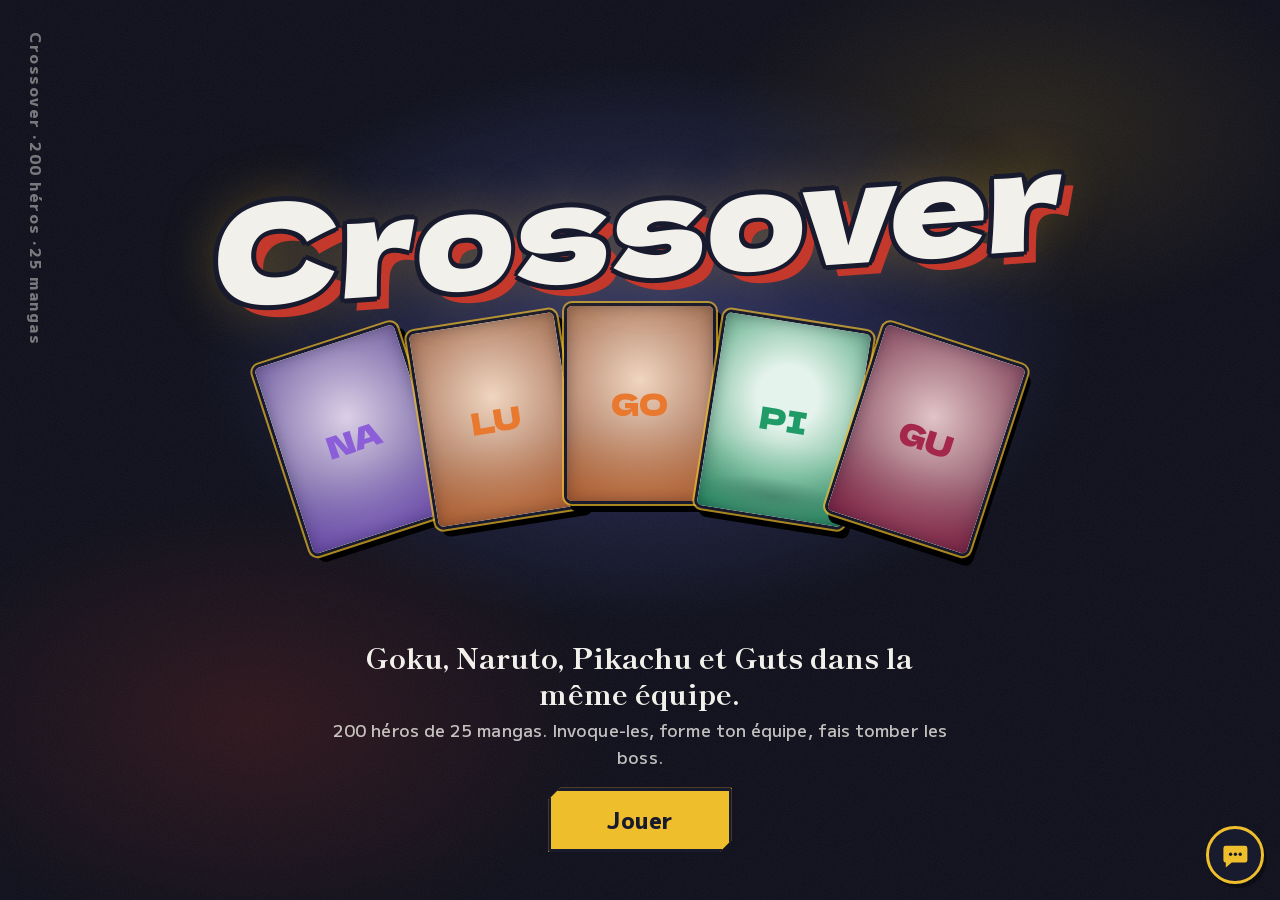
==== commit 4f455dc0: "Refonte de la fiche perso et de l'écran Équipe en thème nuit - fiche perso : grande carte, puissance" ====
--- a/index.html
+++ b/index.html
@@ -34,6 +34,7 @@
   <link rel="stylesheet" href="css/nuit.css">
   <link rel="stylesheet" href="css/qg2.css">
   <link rel="stylesheet" href="css/doux.css">
+  <link rel="stylesheet" href="css/fiche2.css">
 </head>
 <body>
   <div id="app">
--- a/css/doux.css
+++ b/css/doux.css
@@ -215,3 +215,46 @@
 }
 
 .place__vise { font-size: 0.75rem; }
+
+/* ==========================================================
+   ASCENSION : les etoiles rouges et leur aura
+   ========================================================== */
+.etoile--rouge {
+  fill: #ff3b4e;
+  stroke: #5a0010;
+  filter: drop-shadow(0 0 3px rgb(255 50 70 / 0.9));
+}
+
+.carte[data-motif] .etoile--rouge { fill: #ff3b4e; stroke: #2a0008; }
+
+.carte--ascension[data-motif] {
+  box-shadow: 0 6px 14px rgb(0 0 0 / 0.45), 0 0 16px -3px rgb(255 50 70 / 0.65);
+}
+
+.carte--ascension-5[data-motif] {
+  box-shadow: 0 6px 14px rgb(0 0 0 / 0.45), 0 0 24px 2px rgb(255 50 70 / 0.8);
+}
+
+.ascension-fiche {
+  display: grid;
+  gap: 0.4rem;
+  padding: 0.7rem 0.8rem;
+  background: linear-gradient(160deg, rgb(255 59 78 / 0.12), transparent 70%);
+  border: 1.5px solid rgb(196 30 50 / 0.45);
+  border-left: 5px solid #e0213f;
+  border-radius: 8px;
+}
+
+.ascension-fiche__bouton {
+  justify-self: start;
+  color: #fff;
+  background: linear-gradient(180deg, #ff5a6a, #c4142d);
+  border: 2px solid var(--encre);
+  box-shadow: 2px 2px 0 var(--encre);
+}
+
+.scene-eveil--ascension .scene-eveil__kanji { color: #ff3b4e; text-shadow: 0 0 24px rgb(255 40 70 / 0.8); }
+.scene-eveil--ascension { background: radial-gradient(ellipse at 50% 45%, rgb(120 10 30 / 0.92), rgb(10 2 6 / 0.96) 70%); }
+
+/* 5 mondes (autels et Arene) : une ligne qui s'adapte */
+.autel__mondes { grid-template-columns: repeat(auto-fit, minmax(9.5rem, 1fr)); }
--- a/css/fiche2.css
+++ b/css/fiche2.css
@@ -0,0 +1,625 @@
+/* ==========================================================
+   FICHE DU PERSO ET ECRAN EQUIPE, VERSION NUIT
+   Plus aucun bloc papier clair : la fiche, les synergies et le
+   prochain combat passent en encre, comme le reste du site.
+   La fiche s'adapte a sa largeur (requete de conteneur).
+   Charge en dernier.
+   ========================================================== */
+
+:root {
+  --f-fond: #12142b;
+  --f-surface: #1a1d3a;
+  --f-surface-2: #222648;
+  --f-bord: rgb(255 255 255 / 0.09);
+  --f-bord-fort: rgb(255 255 255 / 0.16);
+  --f-texte: var(--sur-nuit, #e9e6f2);
+  --f-doux: var(--sur-nuit-doux, #a9a8c4);
+}
+
+/* ---------- La fiche ---------- */
+.pfiche {
+  --s1: #3b3f86;
+  --s2: #efbd2b;
+  container-type: inline-size;
+  display: grid;
+  gap: 0.9rem;
+  color: var(--f-texte);
+}
+
+.pfiche__hero {
+  position: relative;
+  isolation: isolate;
+  display: grid;
+  grid-template-columns: minmax(7.5rem, 10rem) minmax(0, 1fr);
+  gap: 1rem;
+  align-items: start;
+  padding: 1rem;
+  overflow: hidden;
+  background:
+    radial-gradient(ellipse 80% 90% at 15% 20%, color-mix(in srgb, var(--s1) 55%, transparent), transparent 70%),
+    radial-gradient(ellipse 60% 70% at 100% 100%, color-mix(in srgb, var(--s2) 22%, transparent), transparent 70%),
+    var(--f-surface);
+  border: 1px solid var(--f-bord-fort);
+  border-radius: 14px;
+}
+
+.pfiche__carte .carte {
+  width: 100%;
+  max-width: none;
+  margin: 0;
+  transform: none;
+  box-shadow: 0 14px 30px rgb(0 0 0 / 0.55);
+}
+
+.pfiche__identite {
+  display: grid;
+  gap: 0.55rem;
+  min-width: 0;
+}
+
+.pfiche__serie {
+  margin: 0;
+  font-size: 0.78rem;
+  font-weight: 700;
+  letter-spacing: 0.04em;
+  color: color-mix(in srgb, var(--s2) 35%, #fff);
+}
+
+.pfiche__nom {
+  margin: -0.2rem 0 0;
+  font-family: var(--police-mincho);
+  font-weight: 800;
+  font-size: clamp(1.6rem, 4.5vw, 2.3rem);
+  line-height: 1.05;
+  color: #fff;
+  text-shadow: 0 2px 0 rgb(0 0 0 / 0.5);
+  overflow-wrap: anywhere;
+}
+
+.pfiche__puces {
+  display: flex;
+  flex-wrap: wrap;
+  gap: 0.35rem;
+  margin: 0;
+}
+
+.puce-fiche {
+  display: inline-flex;
+  align-items: center;
+  gap: 0.3rem;
+  padding: 0.2rem 0.6rem;
+  font-size: 0.76rem;
+  font-weight: 700;
+  color: var(--f-texte);
+  background: rgb(255 255 255 / 0.08);
+  border: 1px solid var(--f-bord-fort);
+  border-radius: 999px;
+}
+
+.puce-fiche svg,
+.pfiche__regles svg {
+  width: 0.95rem;
+  height: 0.95rem;
+  flex-shrink: 0;
+}
+
+.puce-fiche .pastille,
+.pfiche__regles .pastille {
+  display: inline-block;
+  width: 0.6rem;
+  height: 0.6rem;
+  margin-right: 0.15rem;
+  background: var(--aff);
+  border-radius: 50%;
+  box-shadow: 0 0 8px var(--aff);
+}
+
+.puce-fiche--commun { color: #d7d9e4; }
+.puce-fiche--peu_commun { color: #8fe0a6; border-color: rgb(143 224 166 / 0.4); }
+.puce-fiche--rare { color: #8cc4ff; border-color: rgb(140 196 255 / 0.45); }
+.puce-fiche--epique { color: #d6a6ff; border-color: rgb(214 166 255 / 0.5); }
+.puce-fiche--legendaire { color: #ffd45e; border-color: rgb(255 212 94 / 0.6); background: rgb(255 212 94 / 0.12); }
+.puce-fiche--secret { color: #fff; border-color: rgb(255 255 255 / 0.6); background: linear-gradient(90deg, rgb(255 80 160 / 0.35), rgb(90 160 255 / 0.35)); }
+.puce-fiche--eveil { color: #ffd45e; font-family: var(--police-mincho); }
+
+.pfiche__puissance {
+  display: inline-flex;
+  align-items: baseline;
+  gap: 0.5rem;
+  justify-self: start;
+  margin: 0.1rem 0 0;
+  padding: 0.3rem 0.85rem 0.35rem;
+  color: #1a1206;
+  background: linear-gradient(180deg, #ffe07a, #f0b52a);
+  border-radius: 10px;
+  box-shadow: 0 4px 14px rgb(240 181 42 / 0.35);
+}
+
+.pfiche__puissance span {
+  font-size: 0.75rem;
+  font-weight: 800;
+  text-transform: uppercase;
+  letter-spacing: 0.05em;
+}
+
+.pfiche__puissance b {
+  font-family: var(--police-logo, "Dela Gothic One"), sans-serif;
+  font-weight: 400;
+  font-size: 1.45rem;
+  line-height: 1;
+}
+
+.pfiche__stats {
+  display: grid;
+  grid-template-columns: repeat(4, minmax(0, 1fr));
+  gap: 0.4rem;
+  margin: 0;
+}
+
+.pfiche__stat {
+  --c: #fff;
+  display: grid;
+  gap: 0.05rem;
+  padding: 0.4rem 0.5rem 0.45rem;
+  background: rgb(0 0 0 / 0.28);
+  border: 1px solid var(--f-bord);
+  border-bottom: 3px solid var(--c);
+  border-radius: 8px;
+}
+
+.pfiche__stat--pv { --c: #4fd18b; }
+.pfiche__stat--atq { --c: #ff6b5a; }
+.pfiche__stat--def { --c: #6aa8ff; }
+.pfiche__stat--vit { --c: #f5c84a; }
+
+.pfiche__stat dt {
+  font-size: 0.68rem;
+  font-weight: 800;
+  letter-spacing: 0.06em;
+  color: var(--c);
+}
+
+.pfiche__stat dd {
+  margin: 0;
+  font-weight: 800;
+  font-size: 1.05rem;
+  font-variant-numeric: tabular-nums;
+  color: #fff;
+}
+
+.pfiche__niveau {
+  display: grid;
+  gap: 0.3rem;
+}
+
+.pfiche__niveau-ligne {
+  display: flex;
+  flex-wrap: wrap;
+  align-items: center;
+  gap: 0.5rem;
+  margin: 0;
+}
+
+.pfiche__niveau-ligne strong { color: #fff; }
+.pfiche__niveau-ligne > span:not([class]) { font-size: 0.75rem; color: var(--obi); font-weight: 700; }
+.pfiche__niveau-ligne .etoiles { margin-left: auto; }
+
+.pfiche__petit {
+  margin: 0;
+  font-size: 0.78rem;
+  color: var(--f-doux);
+}
+
+.pfiche .barre-xp {
+  height: 0.5rem;
+  background: rgb(0 0 0 / 0.4);
+  border: 1px solid var(--f-bord);
+  border-radius: 999px;
+  overflow: hidden;
+}
+
+.pfiche .barre-xp__rempli {
+  background: linear-gradient(90deg, #6aa8ff, #b28cff);
+  border-radius: 999px;
+}
+
+/* ---------- Le corps : competences puis progression ---------- */
+.pfiche__corps {
+  display: grid;
+  gap: 0.9rem;
+  align-items: start;
+}
+
+.pfiche__kit,
+.pfiche__progression {
+  display: grid;
+  gap: 0.6rem;
+}
+
+.pfiche__titre {
+  margin: 0;
+  font-family: var(--police-mincho);
+  font-weight: 800;
+  font-size: 1.1rem;
+  color: #fff;
+}
+
+.competence-fiche {
+  display: grid;
+  gap: 0.15rem;
+  padding: 0.75rem 0.9rem;
+  background: var(--f-surface);
+  border: 1px solid var(--f-bord);
+  border-left: 4px solid #8a8fc4;
+  border-radius: 10px;
+}
+
+.competence-fiche--ultime {
+  background:
+    radial-gradient(ellipse 70% 120% at 0% 0%, rgb(255 200 60 / 0.16), transparent 70%),
+    var(--f-surface);
+  border-left-color: var(--obi);
+}
+
+.competence-fiche p { margin: 0; color: var(--f-texte); line-height: 1.4; }
+
+.competence-fiche__type {
+  font-size: 0.7rem;
+  font-weight: 800;
+  text-transform: uppercase;
+  letter-spacing: 0.08em;
+  color: var(--f-doux) !important;
+}
+
+.competence-fiche--ultime .competence-fiche__type { color: var(--obi) !important; }
+
+.competence-fiche__nom {
+  font-weight: 800;
+  font-size: 1.02rem;
+  color: #fff !important;
+}
+
+.pfiche__regles {
+  display: grid;
+  gap: 0.35rem;
+  padding: 0.65rem 0.9rem;
+  font-size: 0.82rem;
+  line-height: 1.4;
+  color: var(--f-doux);
+  background: rgb(0 0 0 / 0.2);
+  border: 1px dashed var(--f-bord-fort);
+  border-radius: 10px;
+}
+
+.pfiche__regles p { margin: 0; }
+.pfiche__regles b { display: inline-flex; align-items: center; gap: 0.25rem; color: #fff; }
+
+/* Les blocs de progression (quete, ascension, eveil, equipement) */
+.pfiche .quete,
+.pfiche .ascension-fiche,
+.pfiche .eveil-fiche,
+.pfiche .equipement-perso {
+  display: grid;
+  gap: 0.45rem;
+  margin: 0;
+  padding: 0.8rem 0.9rem;
+  color: var(--f-texte);
+  background: var(--f-surface);
+  border: 1px solid var(--f-bord);
+  border-left: 4px solid var(--bord-bloc, #6aa8ff);
+  border-radius: 10px;
+  box-shadow: none;
+}
+
+.pfiche .quete { --bord-bloc: #4fd18b; }
+.pfiche .quete--finie { --bord-bloc: var(--obi); }
+.pfiche .ascension-fiche { --bord-bloc: #ff3b4e; background: radial-gradient(ellipse 70% 120% at 0% 0%, rgb(255 59 78 / 0.14), transparent 70%), var(--f-surface); }
+.pfiche .eveil-fiche { --bord-bloc: #b28cff; }
+.pfiche .equipement-perso { --bord-bloc: #6aa8ff; }
+
+.pfiche .detail__type {
+  margin: 0;
+  font-size: 0.72rem;
+  font-weight: 800;
+  text-transform: uppercase;
+  letter-spacing: 0.08em;
+  color: var(--bord-bloc, var(--f-doux));
+}
+
+.pfiche .case__aide,
+.pfiche .quete__suivi,
+.pfiche .quete__fin { margin: 0; font-size: 0.8rem; color: var(--f-doux); }
+
+.pfiche .case__message { margin: 0; color: #4fd18b; font-weight: 700; font-size: 0.85rem; }
+
+.pfiche .quete__etapes {
+  display: grid;
+  gap: 0.15rem;
+  margin: 0;
+  padding-left: 1.3rem;
+  font-size: 0.82rem;
+  color: var(--f-doux);
+}
+
+.pfiche .quete__etape--faite { color: #4fd18b; text-decoration: line-through; text-decoration-color: rgb(79 209 139 / 0.5); }
+.pfiche .quete__etape--cours { color: #fff; font-weight: 700; }
+
+.pfiche .eveil-fiche__conditions {
+  display: grid;
+  gap: 0.15rem;
+  margin: 0;
+  padding: 0;
+  list-style: none;
+  font-size: 0.82rem;
+  color: var(--f-doux);
+}
+
+.pfiche .eveil-fiche__conditions li.ok { color: #4fd18b; }
+
+.pfiche .talents__numero { color: var(--obi); }
+
+.pfiche .talent {
+  color: var(--f-texte);
+  background: rgb(0 0 0 / 0.22);
+  border: 1px dashed var(--f-bord-fort);
+  border-radius: 8px;
+}
+
+.pfiche .talent:hover:not(:disabled) { border-color: var(--obi); background: rgb(255 200 60 / 0.08); }
+.pfiche .talent span { color: var(--f-doux); }
+
+.pfiche .talent--choisi {
+  color: #1a1206;
+  background: linear-gradient(180deg, #ffe07a, #f0b52a);
+  border: 1px solid transparent;
+}
+
+.pfiche .talent--choisi span { color: #4a3608; }
+
+.pfiche .emplacement {
+  color: var(--f-texte);
+  background: rgb(0 0 0 / 0.22);
+  border: 1px dashed var(--f-bord-fort);
+  border-radius: 8px;
+}
+
+.pfiche .emplacement:hover { background: rgb(255 255 255 / 0.06); border-color: var(--f-doux); }
+.pfiche .emplacement .icone-emplacement { color: var(--f-doux); }
+.pfiche .emplacement__stat { color: var(--f-doux); }
+
+.pfiche .emplacement--plein {
+  background: color-mix(in srgb, var(--couleur-rarete) 12%, var(--f-surface-2));
+  border: 1px solid color-mix(in srgb, var(--couleur-rarete) 50%, transparent);
+  border-left: 4px solid var(--couleur-rarete);
+}
+
+.pfiche .emplacement--plein .icone-emplacement { color: var(--couleur-rarete); }
+
+.pfiche .bouton-texte { color: var(--obi); justify-self: start; }
+.pfiche .ensembles-actifs { color: var(--f-doux); font-size: 0.8rem; }
+
+.pfiche .bouton:disabled {
+  color: var(--f-doux);
+  background: rgb(255 255 255 / 0.06);
+  border: 1px solid var(--f-bord);
+  box-shadow: none;
+  opacity: 1;
+  cursor: not-allowed;
+}
+
+/* Deux colonnes des que la fiche est large (fenetre de la Collection) */
+@container (min-width: 44rem) {
+  .pfiche__hero {
+    grid-template-columns: 14rem minmax(0, 1fr);
+    gap: 1.5rem;
+    padding: 1.3rem 1.5rem;
+  }
+
+  .pfiche__corps { grid-template-columns: minmax(0, 1fr) minmax(0, 1fr); }
+  .pfiche__corps > :only-child { grid-column: 1 / -1; }
+}
+
+/* Etroit (telephone, panneau) : petite carte a gauche, stats sur 2 colonnes */
+@container (max-width: 30rem) {
+  .pfiche__hero { grid-template-columns: 7.2rem minmax(0, 1fr); gap: 0.8rem; padding: 0.8rem; }
+  .pfiche__stats { grid-template-columns: repeat(2, minmax(0, 1fr)); }
+  .pfiche__puces { gap: 0.25rem; }
+  .puce-fiche { padding: 0.15rem 0.45rem; font-size: 0.7rem; }
+  .pfiche__puissance b { font-size: 1.2rem; }
+}
+
+/* ---------- La fenetre de fiche (Collection) ---------- */
+.resultat.fiche {
+  width: min(62rem, 100%);
+  padding: 1rem;
+  color: var(--f-texte);
+  background: var(--f-fond);
+  border: 1px solid var(--f-bord-fort);
+  border-radius: 18px;
+  box-shadow: 0 30px 80px rgb(0 0 0 / 0.65), 0 0 0 1px rgb(0 0 0 / 0.5);
+}
+
+.resultat.fiche .detail--fiche {
+  background: none;
+  border: 0;
+  box-shadow: none;
+  padding: 0;
+}
+
+.resultat.fiche .resultat__actions {
+  position: sticky;
+  bottom: -1rem;
+  z-index: 2;
+  display: flex;
+  flex-wrap: wrap;
+  justify-content: flex-end;
+  gap: 0.6rem;
+  margin: 0.9rem -1rem -1rem;
+  padding: 0.75rem 1rem;
+  background: rgb(18 20 43 / 0.94);
+  backdrop-filter: blur(6px);
+  border-top: 1px solid var(--f-bord);
+}
+
+.resultat.fiche .bouton--clair {
+  color: var(--f-texte);
+  background: transparent;
+  border-color: var(--f-bord-fort);
+  box-shadow: none;
+}
+
+.resultat.fiche .fiche__vedette { margin: 0 auto 0 0; color: var(--obi); font-weight: 700; align-self: center; }
+
+/* ---------- Ecran Equipe ---------- */
+.equipe .detail {
+  padding: 0;
+  color: var(--f-texte);
+  background: none;
+  border: 0;
+  box-shadow: none;
+}
+
+
+/* Synergies */
+.panneau-synergies {
+  color: var(--f-texte);
+  background: var(--f-fond);
+  border: 1px solid var(--f-bord-fort);
+  border-radius: 16px;
+  box-shadow: 0 14px 34px rgb(0 0 0 / 0.42);
+}
+
+.panneau-synergies__entete h2 { color: #fff; }
+.panneau-synergies .case__aide { color: var(--f-doux); }
+.panneau-synergies .bouton-texte { color: var(--obi); }
+
+.synergie {
+  color: var(--f-texte);
+  background:
+    radial-gradient(ellipse 90% 60% at 0% 0%, color-mix(in srgb, var(--teinte) 18%, transparent), transparent 70%),
+    var(--f-surface);
+  border: 1px solid var(--f-bord);
+  border-top: 3px solid var(--teinte);
+  border-radius: 12px;
+}
+
+.synergie__titre { color: #fff; }
+
+.synergie__icone {
+  color: #fff;
+  background: color-mix(in srgb, var(--teinte) 35%, #12142b);
+  box-shadow: 0 0 0 1px var(--teinte);
+}
+
+.synergie__aide,
+.synergie .case__aide { color: var(--f-doux); }
+
+.synergie u,
+.synergie b { color: #fff; }
+
+.pastille-syn {
+  color: var(--f-texte);
+  background: rgb(0 0 0 / 0.25);
+  border: 1px solid var(--f-bord);
+  border-left: 4px solid var(--bord);
+  border-radius: 8px;
+}
+
+.pastille-syn--actif { box-shadow: 0 0 0 1px color-mix(in srgb, var(--bord) 45%, transparent), 0 4px 12px rgb(0 0 0 / 0.3); background: color-mix(in srgb, var(--bord) 10%, rgb(0 0 0 / 0.25)); }
+.pastille-syn--actif .pastille-syn__texte::before { background: #4fd18b; box-shadow: 0 0 6px #4fd18b; }
+.pastille-syn--piste { background: transparent; border-style: dashed; border-left-style: solid; }
+.pastille-syn--vide { background: transparent; border-style: dashed; }
+.pastille-syn--danger { --bord: #ff5a4e; background: rgb(255 90 78 / 0.1); }
+.pastille-syn--danger .pastille-syn__texte { color: #ff8a80; }
+.pastille-syn__texte { color: #fff; }
+.pastille-syn__detail { color: var(--f-doux); }
+
+.jauge-syn { color: var(--f-doux); }
+
+/* Prochain combat : une barre en encre */
+.equipe .adversaire {
+  display: flex;
+  flex-wrap: wrap;
+  align-items: center;
+  gap: 0.8rem 1.2rem;
+  color: var(--f-texte);
+  background:
+    radial-gradient(ellipse 50% 140% at 0% 50%, rgb(255 90 78 / 0.16), transparent 70%),
+    var(--f-fond);
+  border: 1px solid var(--f-bord-fort);
+  border-radius: 16px;
+  box-shadow: 0 14px 34px rgb(0 0 0 / 0.42);
+}
+
+.equipe .adversaire h2 { margin: 0; color: #fff; font-family: var(--police-mincho); font-weight: 800; }
+.equipe .adversaire #paliers { flex: 1 1 18rem; min-width: 0; }
+.equipe .adversaire .palier {
+  color: var(--f-texte);
+  background: rgb(0 0 0 / 0.25);
+  border: 1px solid var(--f-bord);
+  border-radius: 10px;
+  box-shadow: none;
+}
+
+.equipe .adversaire .palier__numero { color: #ff8a80; }
+.equipe .adversaire .palier__nom { color: #fff; }
+.equipe .adversaire .palier__equipe { color: var(--f-doux); }
+.equipe .adversaire .bouton--clair { color: var(--f-texte); background: transparent; border-color: var(--f-bord-fort); box-shadow: none; }
+.equipe .adversaire__action { margin: 0; }
+
+/* La colonne de gauche : formation puis synergies (plus de grand vide) */
+.equipe__gauche {
+  display: grid;
+  gap: 1.5rem;
+  min-width: 0;
+}
+
+.equipe__gauche .panneau-synergies { margin-top: 0; }
+.equipe__gauche .synergies { grid-template-columns: repeat(2, minmax(0, 1fr)); }
+
+@media (max-width: 52rem) {
+  /* Une colonne : formation, fiche, puis synergies */
+  .equipe__gauche { display: contents; }
+  .equipe__haut .formation { order: 1; }
+  .equipe__haut .detail { order: 2; }
+  .equipe__haut .panneau-synergies { order: 3; }
+}
+
+@media (max-width: 34rem) {
+  .equipe__gauche .synergies { grid-template-columns: 1fr; }
+}
+
+.pfiche .pfiche__nom {
+  font-size: clamp(1.5rem, 7cqi, 2.4rem);
+}
+
+/* Le bouton Combattre : l'action principale de l'ecran */
+.equipe #combattre {
+  color: #1a1206;
+  background: linear-gradient(180deg, #ffe07a, #f0b52a);
+  box-shadow: 0 6px 18px rgb(240 181 42 / 0.35);
+}
+
+.equipe #combattre:hover:not(:disabled) { background: linear-gradient(180deg, #fff0a8, #f5c24a); }
+.equipe #combattre:disabled { opacity: 0.5; }
+
+/* Fenetre de fiche sur telephone : boutons cote a cote, plus compacts */
+@media (max-width: 34rem) {
+  .resultat.fiche { padding: 0.7rem; }
+  .resultat.fiche .resultat__actions { flex-wrap: nowrap; margin: 0.8rem -0.7rem -0.7rem; padding: 0.6rem 0.7rem; bottom: -0.7rem; }
+  .resultat.fiche .resultat__actions .bouton { flex: 1 1 auto; min-width: 0; padding: 0.6rem 0.7rem; font-size: 0.9rem; }
+}
+
+.equipe .adversaire__action { display: flex; flex-wrap: wrap; gap: 0.6rem; min-width: 0; max-width: 100%; }
+
+@media (max-width: 34rem) {
+  .equipe .adversaire__action { width: 100%; }
+  .equipe .adversaire__action .bouton { flex: 1 1 8rem; min-width: 0; }
+}
+
+/* Dans la fiche, les stats sont deja en tuiles a cote de la carte */
+.pfiche__carte .carte__stats { display: none; }
+@container (max-width: 30rem) {
+  .pfiche__hero { grid-template-columns: 7.8rem minmax(0, 1fr); }
+  .pfiche__carte .carte__serie { transform: scale(0.85); transform-origin: right bottom; }
+}
